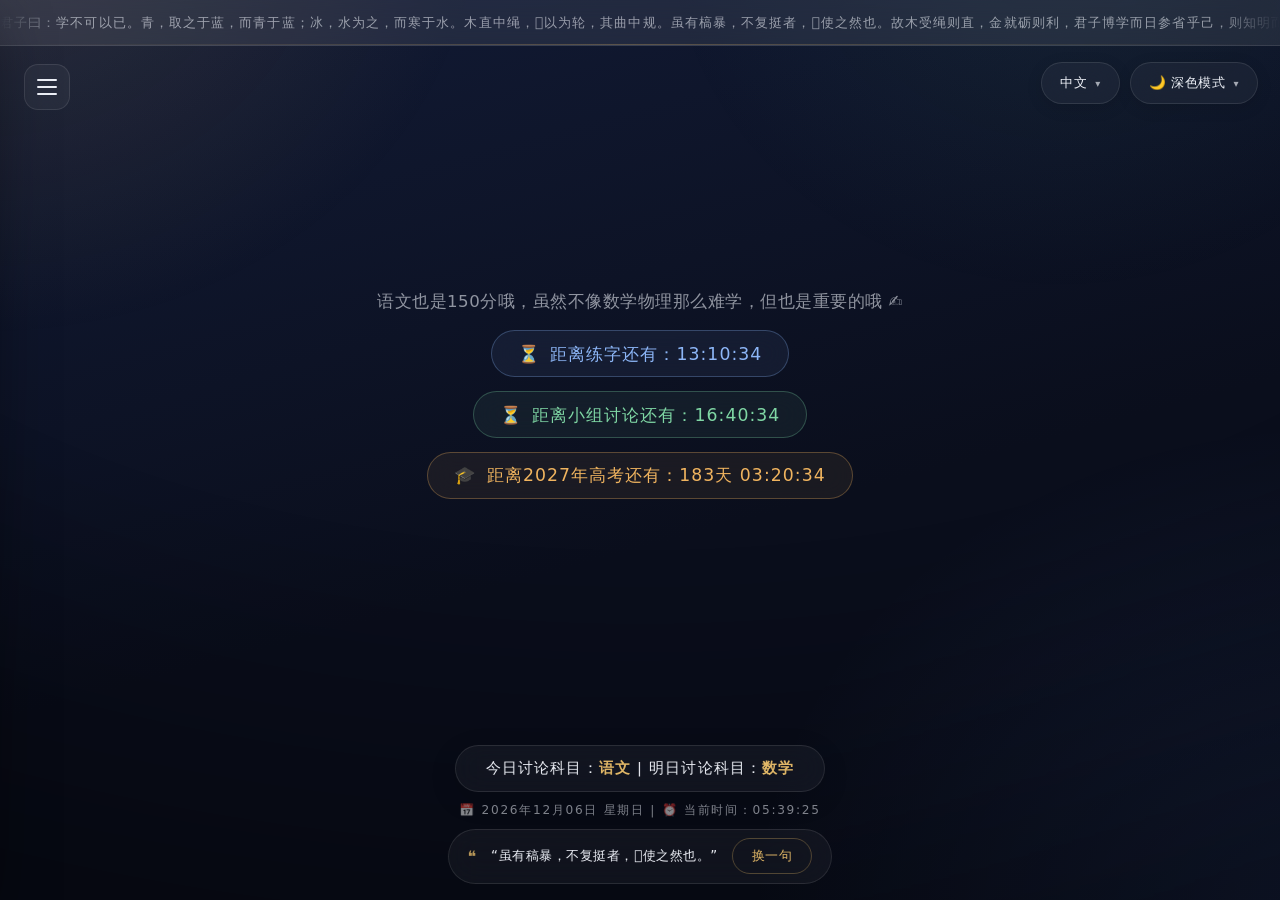
==== index.html @ 2b30a58a "Update index.html" ====
<!DOCTYPE html>
<html lang="zh-CN">
<head>
<script>
!(function(j,a,g){j.__itrace_conf = {bid: 'f43basl8-6nqu7l3w',rel: '0.0.1', spa: true, uid: '', plugins:['jserror','interface','perf','resource','flow','blank']};var b = a.createElement("script");var d = a.getElementsByTagName("script")[0];b.type = "text/javascript";b.crossorigin = true;b.async = true;b.onload = function(){j.__itrace && j.__itrace.setReady()};d.parentNode.insertBefore(b,d);b.src = g})(window, document, "https://g.alicdn.com/woodpeckerx/itrace-next/itrace.iife.js")
</script>

    <meta charset="UTF-8">
    <meta name="viewport" content="width=device-width, initial-scale=1.0, maximum-scale=1.0, user-scalable=no, viewport-fit=cover">
    <title>班级日程提醒</title>
    <style>
/* ============================================================
   班级日程提醒 · 高级视觉版
   设计语言：墨蓝底色 + 鎏金点缀 + 玻璃拟态 + 氛围光晕
   ============================================================ */

/* SECTION: tokens 设计变量（三主题共用一套变量体系） */
:root {
    --bg-1: #0a0e1c;
    --bg-2: #121b36;
    --text: #eef1f8;
    --text-dim: rgba(238, 241, 248, 0.58);
    --gold-1: #f7e3b0;
    --gold-2: #e3b968;
    --gold-3: #c69a45;
    --accent: #e3b968;
    --accent-soft: rgba(227, 185, 104, 0.14);
    --blue: #8db6f7;
    --green: #7fd6a4;
    --red: #f2836f;
    --amber: #f0b45f;
    --glass: rgba(255, 255, 255, 0.045);
    --glass-strong: rgba(255, 255, 255, 0.08);
    --stroke: rgba(255, 255, 255, 0.10);
    --stroke-gold: rgba(227, 185, 104, 0.30);
    --shadow: 0 24px 64px rgba(0, 0, 0, 0.45);
    --aurora-1: rgba(227, 185, 104, 0.13);
    --aurora-2: rgba(90, 140, 255, 0.12);
    --aurora-3: rgba(120, 220, 180, 0.06);
    --vignette: rgba(0, 0, 0, 0.38);
    --panel-bg: rgba(16, 22, 42, 0.82);
    --radius: 20px;
    --font-main: "HarmonyOS Sans SC", "MiSans", "PingFang SC", "Microsoft YaHei UI", "Microsoft YaHei", "Noto Sans SC", "Segoe UI", system-ui, sans-serif;
}

/* SECTION: theme-light 日间主题变量 */
body.theme-light {
    --bg-1: #f7f4ed;
    --bg-2: #efe9dc;
    --text: #2b2f3a;
    --text-dim: rgba(43, 47, 58, 0.58);
    --gold-1: #d9b469;
    --gold-2: #b98f3c;
    --gold-3: #9a742c;
    --accent: #a97f2e;
    --accent-soft: rgba(169, 127, 46, 0.10);
    --blue: #3d6fb5;
    --green: #2e8b57;
    --red: #c4553f;
    --amber: #b07a24;
    --glass: rgba(255, 255, 255, 0.55);
    --glass-strong: rgba(255, 255, 255, 0.75);
    --stroke: rgba(43, 47, 58, 0.10);
    --stroke-gold: rgba(169, 127, 46, 0.28);
    --shadow: 0 20px 50px rgba(90, 70, 40, 0.14);
    --aurora-1: rgba(217, 180, 105, 0.22);
    --aurora-2: rgba(120, 160, 230, 0.14);
    --aurora-3: rgba(140, 200, 160, 0.10);
    --vignette: rgba(120, 95, 55, 0.07);
    --panel-bg: rgba(255, 253, 248, 0.88);
}

/* SECTION: theme-green 护眼绿主题变量 */
body.theme-green {
    --bg-1: #e8f0e3;
    --bg-2: #dae7d3;
    --text: #22402c;
    --text-dim: rgba(34, 64, 44, 0.60);
    --gold-1: #c9a55c;
    --gold-2: #a5813a;
    --gold-3: #87682c;
    --accent: #8a6a2f;
    --accent-soft: rgba(138, 106, 47, 0.10);
    --blue: #3a6ea5;
    --green: #3f7d4f;
    --red: #b8503c;
    --amber: #9c7426;
    --glass: rgba(255, 255, 255, 0.45);
    --glass-strong: rgba(255, 255, 255, 0.66);
    --stroke: rgba(34, 64, 44, 0.10);
    --stroke-gold: rgba(138, 106, 47, 0.28);
    --shadow: 0 20px 50px rgba(40, 70, 45, 0.14);
    --aurora-1: rgba(201, 165, 92, 0.16);
    --aurora-2: rgba(110, 170, 200, 0.12);
    --aurora-3: rgba(90, 160, 100, 0.10);
    --vignette: rgba(30, 60, 35, 0.06);
    --panel-bg: rgba(244, 249, 240, 0.88);
}

/* SECTION: base 全局基础 */
* {
    box-sizing: border-box;
    -webkit-tap-highlight-color: transparent;
}

html, body {
    margin: 0;
    padding: 0;
    width: 100vw;
    height: 100vh;
    overflow: hidden;
    color: var(--text);
    font-family: var(--font-main);
    transition: background-color 0.5s ease, color 0.5s ease;
}

body {
    display: flex;
    flex-direction: column;
    justify-content: center;
    align-items: center;
    background: linear-gradient(165deg, var(--bg-2) 0%, var(--bg-1) 58%);
    -webkit-user-select: none;
    user-select: none;
    animation: bodyFadeIn 0.7s ease-out;
}

img, video, svg { max-width: 100%; height: auto; }

::selection { background: rgba(227, 185, 104, 0.32); }

::-webkit-scrollbar { width: 8px; height: 8px; }
::-webkit-scrollbar-track { background: transparent; }
::-webkit-scrollbar-thumb { background: var(--stroke-gold); border-radius: 8px; }

/* SECTION: ambient 背景氛围光晕 */
body::before {
    content: "";
    position: fixed;
    inset: -25%;
    z-index: 0;
    pointer-events: none;
    background:
        radial-gradient(36% 44% at 16% 10%, var(--aurora-1), transparent 72%),
        radial-gradient(42% 50% at 86% 84%, var(--aurora-2), transparent 72%),
        radial-gradient(30% 38% at 72% 12%, var(--aurora-3), transparent 70%);
    animation: auroraDrift 28s ease-in-out infinite alternate;
}

body::after {
    content: "";
    position: fixed;
    inset: 0;
    z-index: 0;
    pointer-events: none;
    background: radial-gradient(130% 105% at 50% 0%, transparent 58%, var(--vignette));
}

@keyframes auroraDrift {
    0%   { transform: translate3d(0, 0, 0) scale(1); }
    50%  { transform: translate3d(2.5%, -2%, 0) scale(1.06); }
    100% { transform: translate3d(-2%, 2.5%, 0) scale(1.03); }
}

@keyframes bodyFadeIn {
    from { opacity: 0; }
    to   { opacity: 1; }
}

/* SECTION: ticker 顶部无缝滚动条（替代旧 marquee） */
.ticker-bar {
    position: absolute;
    top: 0; left: 0;
    width: 100%;
    height: 46px;
    display: flex;
    align-items: center;
    background: var(--glass-strong);
    backdrop-filter: blur(18px);
    -webkit-backdrop-filter: blur(18px);
    border-bottom: 1px solid var(--stroke);
    z-index: 20;
    overflow: hidden;
}

.ticker-bar::after {
    content: "";
    position: absolute;
    left: 0; bottom: 0;
    width: 100%;
    height: 1px;
    background: linear-gradient(90deg, transparent, var(--stroke-gold), transparent);
}

.ticker-viewport {
    position: relative;
    flex: 1;
    overflow: hidden;
    height: 100%;
    display: flex;
    align-items: center;
    -webkit-mask-image: linear-gradient(90deg, transparent, #000 5%, #000 95%, transparent);
    mask-image: linear-gradient(90deg, transparent, #000 5%, #000 95%, transparent);
}

.ticker-track {
    display: inline-flex;
    white-space: nowrap;
    will-change: transform;
    animation: tickerScroll 120s linear infinite;
}

.ticker-text {
    padding-right: 90px;
    font-size: clamp(13px, 1.05vw, 18px);
    letter-spacing: 0.08em;
    color: var(--text-dim);
}

@keyframes tickerScroll {
    from { transform: translateX(0); }
    to   { transform: translateX(-50%); }
}

/* SECTION: top-controls 语言 / 主题切换 */
.top-controls {
    position: absolute;
    top: 62px;
    right: 22px;
    z-index: 25;
    display: flex;
    gap: 10px;
    align-items: center;
}

.custom-dropdown { position: relative; display: inline-block; }

.dropdown-toggle {
    display: flex;
    align-items: center;
    gap: 8px;
    min-height: 42px;
    padding: 8px 18px;
    font-size: clamp(13px, 1.05vw, 17px);
    font-family: inherit;
    font-weight: 500;
    letter-spacing: 0.04em;
    color: var(--text);
    background: var(--glass);
    border: 1px solid var(--stroke);
    border-radius: 999px;
    backdrop-filter: blur(14px);
    -webkit-backdrop-filter: blur(14px);
    cursor: pointer;
    outline: none;
    transition: border-color 0.3s ease, background-color 0.3s ease, transform 0.25s ease, box-shadow 0.3s ease;
    box-shadow: 0 4px 16px rgba(0, 0, 0, 0.12);
}

.dropdown-toggle:hover {
    border-color: var(--stroke-gold);
    background: var(--accent-soft);
    transform: translateY(-1px);
}

.dropdown-toggle:active { transform: scale(0.97); }

.dropdown-arrow {
    font-size: 0.75em;
    opacity: 0.65;
    transition: transform 0.3s cubic-bezier(0.4, 0, 0.2, 1);
}

.dropdown-toggle.active .dropdown-arrow { transform: rotate(180deg); }

.dropdown-menu {
    position: absolute;
    top: calc(100% + 10px);
    right: 0;
    min-width: 150px;
    background: var(--panel-bg);
    backdrop-filter: blur(22px);
    -webkit-backdrop-filter: blur(22px);
    border: 1px solid var(--stroke);
    border-radius: 16px;
    box-shadow: var(--shadow);
    opacity: 0;
    visibility: hidden;
    transform: translateY(-8px) scale(0.96);
    transition: all 0.28s cubic-bezier(0.4, 0, 0.2, 1);
    z-index: 100;
    overflow: hidden;
    padding: 6px;
}

.custom-dropdown.active .dropdown-menu {
    opacity: 1;
    visibility: visible;
    transform: translateY(0) scale(1);
}

.dropdown-item {
    padding: 10px 16px;
    font-size: clamp(13px, 1vw, 16px);
    color: var(--text-dim);
    cursor: pointer;
    border-radius: 10px;
    transition: all 0.2s ease;
    font-weight: 400;
}

.dropdown-item:hover {
    background: var(--accent-soft);
    color: var(--accent);
    transform: translateX(3px);
}

.dropdown-item:active { background: var(--accent-soft); }

/* SECTION: hamburger 汉堡菜单按钮 */
.hamburger-btn {
    position: absolute;
    top: 64px;
    left: 24px;
    z-index: 30;
    background: var(--glass);
    border: 1px solid var(--stroke);
    border-radius: 14px;
    backdrop-filter: blur(14px);
    -webkit-backdrop-filter: blur(14px);
    cursor: pointer;
    width: 46px;
    height: 46px;
    display: flex;
    flex-direction: column;
    align-items: center;
    justify-content: center;
    gap: 5px;
    transition: border-color 0.3s ease, transform 0.25s ease;
}

.hamburger-btn:hover { border-color: var(--stroke-gold); transform: translateY(-1px); }

.hamburger-btn span {
    display: block;
    width: 20px;
    height: 2px;
    background-color: var(--text);
    border-radius: 2px;
    transition: all 0.35s cubic-bezier(0.4, 0, 0.2, 1);
    transform-origin: center center;
}

.hamburger-btn.active span:nth-child(1) { transform: rotate(45deg) translate(5px, 5px); }
.hamburger-btn.active span:nth-child(2) { opacity: 0; transform: scaleX(0); }
.hamburger-btn.active span:nth-child(3) { transform: rotate(-45deg) translate(5px, -5px); }

/* SECTION: side-menu 侧边导航 */
.menu-overlay {
    position: fixed;
    inset: 0;
    background: rgba(4, 7, 16, 0.42);
    z-index: 35;
    opacity: 0;
    pointer-events: none;
    transition: opacity 0.3s ease;
    backdrop-filter: blur(5px);
    -webkit-backdrop-filter: blur(5px);
}

body.theme-light .menu-overlay { background: rgba(60, 50, 30, 0.25); }
body.theme-green .menu-overlay { background: rgba(20, 45, 25, 0.25); }

.menu-overlay.active { opacity: 1; pointer-events: auto; }

.menu-panel {
    position: fixed;
    top: 0; left: 0;
    width: 280px;
    height: 100%;
    background: var(--panel-bg);
    backdrop-filter: blur(26px);
    -webkit-backdrop-filter: blur(26px);
    border-right: 1px solid var(--stroke);
    z-index: 36;
    transform: translateX(-105%);
    transition: transform 0.38s cubic-bezier(0.4, 0, 0.2, 1);
    padding: 30px 22px;
    display: flex;
    flex-direction: column;
    box-shadow: var(--shadow);
}

.menu-panel.active { transform: translateX(0); }

.menu-header {
    display: flex;
    justify-content: space-between;
    align-items: center;
    margin-bottom: 30px;
    padding: 6px 6px 20px;
    border-bottom: 1px solid var(--stroke);
}

.menu-title {
    font-size: 1.05rem;
    font-weight: 600;
    letter-spacing: 0.14em;
    background: linear-gradient(140deg, var(--gold-1), var(--gold-3));
    -webkit-background-clip: text;
    background-clip: text;
    -webkit-text-fill-color: transparent;
    color: var(--accent);
}

.menu-close {
    background: none;
    border: none;
    color: var(--text-dim);
    font-size: 1.15rem;
    cursor: pointer;
    padding: 8px 10px;
    border-radius: 10px;
    transition: all 0.2s ease;
    line-height: 1;
}

.menu-close:hover { background: var(--accent-soft); color: var(--accent); }

.menu-nav { display: flex; flex-direction: column; gap: 8px; }

.menu-link {
    text-decoration: none;
    color: var(--text-dim);
    font-size: 1rem;
    font-weight: 400;
    padding: 12px 14px;
    border-radius: 14px;
    border: 1px solid transparent;
    transition: all 0.28s ease;
    display: flex;
    align-items: center;
    gap: 12px;
    letter-spacing: 0.06em;
    opacity: 0;
    transform: translateX(-18px);
}

.menu-panel.active .menu-link { opacity: 1; transform: translateX(0); }
.menu-panel.active .menu-link:nth-child(1) { transition: all 0.35s ease 0.06s; }
.menu-panel.active .menu-link:nth-child(2) { transition: all 0.35s ease 0.12s; }
.menu-panel.active .menu-link:nth-child(3) { transition: all 0.35s ease 0.18s; }
.menu-panel.active .menu-link:nth-child(4) { transition: all 0.35s ease 0.24s; }

.menu-icon {
    width: 36px;
    height: 36px;
    flex: 0 0 36px;
    display: inline-flex;
    align-items: center;
    justify-content: center;
    font-size: 1rem;
    background: var(--glass);
    border: 1px solid var(--stroke);
    border-radius: 11px;
    transition: all 0.28s ease;
}

.menu-link:hover { background: var(--accent-soft); color: var(--accent); }
.menu-link:hover .menu-icon { border-color: var(--stroke-gold); }

.menu-link.active {
    background: linear-gradient(135deg, var(--accent-soft), transparent);
    border-color: var(--stroke-gold);
    color: var(--accent);
    font-weight: 600;
}

.menu-link.active .menu-icon {
    background: var(--accent-soft);
    border-color: var(--stroke-gold);
}

.menu-footer {
    margin-top: auto;
    padding: 16px 8px 4px;
    border-top: 1px solid var(--stroke);
    font-size: 0.72rem;
    letter-spacing: 0.22em;
    color: var(--text-dim);
    opacity: 0.7;
}

/* SECTION: layout 页面容器 */
.page-section {
    display: none;
    width: 100%;
    height: 100%;
    opacity: 0;
    transform: translateY(8px);
    overflow-y: auto;
    position: relative;
    z-index: 5;
}

.page-section.active {
    display: flex;
    flex-direction: column;
    align-items: center;
    opacity: 1;
    transform: translateY(0);
}

@keyframes pageFadeIn {
    from { opacity: 0; transform: translateY(14px); }
    to   { opacity: 1; transform: translateY(0); }
}

.page-section.page-enter { animation: pageFadeIn 0.45s ease forwards; }

.content-box {
    width: 100%;
    max-width: 1150px;
    margin: auto;
    text-align: center;
    padding: 96px 28px 190px;
    display: flex;
    flex-direction: column;
    align-items: center;
    justify-content: center;
}

/* SECTION: eyebrow 小节眉标 */
.eyebrow {
    font-size: clamp(10px, 0.85vw, 13px);
    font-weight: 600;
    letter-spacing: 0.42em;
    text-indent: 0.42em;
    text-transform: uppercase;
    color: var(--accent);
    opacity: 0.85;
    margin-bottom: 16px;
    display: flex;
    align-items: center;
    gap: 14px;
}

.eyebrow::before, .eyebrow::after {
    content: "";
    width: 34px;
    height: 1px;
    background: linear-gradient(90deg, transparent, var(--stroke-gold));
}

.eyebrow::after { background: linear-gradient(90deg, var(--stroke-gold), transparent); }

/* SECTION: main-text 主标题（鎏金渐变字） */
.main-text {
    font-size: clamp(30px, 3.3vw, 62px);
    font-weight: 700;
    line-height: 1.4;
    letter-spacing: 0.05em;
    word-wrap: break-word;
    background: linear-gradient(160deg, var(--gold-1) 8%, var(--gold-2) 46%, var(--gold-3) 92%);
    -webkit-background-clip: text;
    background-clip: text;
    -webkit-text-fill-color: transparent;
    color: var(--accent);
    filter: drop-shadow(0 8px 30px rgba(227, 185, 104, 0.25));
    animation: glowBreathe 4.5s ease-in-out infinite;
}

.main-text span { color: inherit; }

@keyframes glowBreathe {
    0%, 100% { filter: drop-shadow(0 8px 26px rgba(227, 185, 104, 0.20)); }
    50%      { filter: drop-shadow(0 8px 40px rgba(227, 185, 104, 0.38)); }
}

/* 时段状态色（由 JS 切换 class，不用行内样式） */
.main-text.state-danger {
    background: none;
    -webkit-text-fill-color: var(--red);
    color: var(--red);
    filter: drop-shadow(0 6px 24px rgba(242, 131, 111, 0.30));
    animation: none;
}

.main-text.state-muted {
    background: none;
    -webkit-text-fill-color: var(--text-dim);
    color: var(--text-dim);
    filter: none;
    animation: none;
}

/* 子页面标题与主题色变体 */
.page-title { font-size: clamp(26px, 2.7vw, 50px); animation: none; }
.main-text.accent-blue {
    background: none;
    -webkit-text-fill-color: var(--blue);
    color: var(--blue);
    filter: drop-shadow(0 6px 22px rgba(141, 182, 247, 0.22));
}
.main-text.accent-green {
    background: none;
    -webkit-text-fill-color: var(--green);
    color: var(--green);
    filter: drop-shadow(0 6px 22px rgba(127, 214, 164, 0.20));
}

/* SECTION: countdown 倒计时玻璃胶囊 */
.countdown {
    display: inline-flex;
    align-items: center;
    gap: 0.55em;
    align-self: center;
    margin-top: 14px;
    padding: 0.6em 1.5em;
    font-size: clamp(14px, 1.35vw, 24px);
    font-weight: 500;
    letter-spacing: 0.06em;
    font-variant-numeric: tabular-nums;
    color: var(--text-dim);
    background: var(--glass);
    border: 1px solid var(--stroke);
    border-radius: 999px;
    backdrop-filter: blur(14px);
    -webkit-backdrop-filter: blur(14px);
    transition: color 0.5s ease, border-color 0.5s ease;
}

.countdown:empty { display: none; }

.countdown.practice { color: var(--blue); border-color: rgba(141, 182, 247, 0.28); background: rgba(141, 182, 247, 0.07); }
.countdown.discuss  { color: var(--green); border-color: rgba(127, 214, 164, 0.28); background: rgba(127, 214, 164, 0.07); }
.countdown.discuss.active { color: var(--red); border-color: rgba(242, 131, 111, 0.32); background: rgba(242, 131, 111, 0.08); }
.countdown.gaokao   { color: var(--amber); border-color: rgba(240, 180, 95, 0.30); background: rgba(240, 180, 95, 0.07); }

/* 心跳动画 */
@keyframes heartbeat {
    0%   { transform: scale(1); }
    15%  { transform: scale(1.15); }
    30%  { transform: scale(1); }
    45%  { transform: scale(1.08); }
    60%  { transform: scale(1); }
}

.heartbeat-anim { display: inline-block; animation: heartbeat 1.4s infinite; }

/* SECTION: sub-text 与提示气泡 */
.sub-text {
    font-size: clamp(14px, 1.3vw, 23px);
    color: var(--text-dim);
    margin-top: 16px;
    line-height: 1.75;
    font-weight: 300;
    letter-spacing: 0.03em;
}

.sub-text p { margin: 0.35em 0; }

.toast {
    margin-top: 0;
    font-size: clamp(15px, 1.5vw, 26px);
    font-weight: 500;
    line-height: 1.6;
    padding: 0.8em 1.6em;
    border-radius: var(--radius);
    background: var(--glass);
    border: 1px solid var(--stroke);
    backdrop-filter: blur(12px);
    -webkit-backdrop-filter: blur(12px);
}

.toast-warn   { color: var(--amber); border-color: rgba(240, 180, 95, 0.30); }
.toast-danger { color: var(--red); border-color: rgba(242, 131, 111, 0.32); }
.toast-success{ color: var(--green); border-color: rgba(127, 214, 164, 0.30); }

/* SECTION: buttons 按钮体系 */
.btn-group {
    margin-top: 36px;
    display: flex;
    gap: 18px;
    justify-content: center;
    flex-wrap: wrap;
    align-items: center;
}

.btn {
    padding: 0.75em 2em;
    min-height: 44px;
    font-size: clamp(14px, 1.2vw, 20px);
    font-family: inherit;
    font-weight: 600;
    letter-spacing: 0.06em;
    border: none;
    border-radius: 999px;
    cursor: pointer;
    transition: transform 0.25s ease, box-shadow 0.3s ease, filter 0.3s ease;
}

.btn:hover { transform: translateY(-2px); filter: brightness(1.06); }
.btn:active { transform: scale(0.97); }

.btn-rebel {
    background: linear-gradient(135deg, #eec27a, #cf9a44);
    color: #241a06;
    box-shadow: 0 10px 30px rgba(227, 185, 104, 0.30);
}

.btn-stubborn {
    background: linear-gradient(135deg, #ef8d77, #cf5a41);
    color: #fff;
    box-shadow: 0 10px 30px rgba(207, 90, 65, 0.32);
}

.btn-admit {
    background: linear-gradient(135deg, #79cf9e, #43a471);
    color: #06230f;
    box-shadow: 0 10px 30px rgba(67, 164, 113, 0.30);
}

.btn-ghost {
    background: var(--glass);
    color: var(--text-dim);
    border: 1px solid var(--stroke);
    backdrop-filter: blur(12px);
    -webkit-backdrop-filter: blur(12px);
}

.btn-ghost:hover { border-color: var(--stroke-gold); color: var(--accent); }

/* SECTION: bottom-bar 底部信息栏 */
.bottom-bar {
    position: absolute;
    bottom: 16px;
    left: 50%;
    transform: translateX(-50%);
    display: flex;
    flex-direction: column;
    align-items: center;
    gap: 10px;
    z-index: 15;
    width: max-content;
    max-width: 94vw;
}

.schedule {
    font-size: clamp(13px, 1.15vw, 20px);
    line-height: 1.5;
    color: var(--text);
    background: var(--glass);
    border: 1px solid var(--stroke);
    padding: 0.75em 2em;
    border-radius: 999px;
    backdrop-filter: blur(16px);
    -webkit-backdrop-filter: blur(16px);
    font-weight: 400;
    letter-spacing: 0.08em;
    box-shadow: 0 8px 28px rgba(0, 0, 0, 0.14);
}

.schedule span { color: var(--accent); font-weight: 600; }

.realtime-clock {
    font-size: clamp(11px, 0.95vw, 16px);
    color: var(--text-dim);
    font-variant-numeric: tabular-nums;
    letter-spacing: 0.14em;
    opacity: 0.9;
}

.quote-box {
    display: flex;
    align-items: center;
    gap: 14px;
    font-size: clamp(12px, 1.05vw, 18px);
    color: var(--text);
    background: var(--glass);
    border: 1px solid var(--stroke);
    padding: 0.65em 1.4em;
    border-radius: 999px;
    backdrop-filter: blur(16px);
    -webkit-backdrop-filter: blur(16px);
    font-weight: 300;
    letter-spacing: 0.04em;
    max-width: 90vw;
}

.quote-box::before {
    content: "❝";
    color: var(--accent);
    font-size: 1.2em;
    opacity: 0.8;
    flex: 0 0 auto;
}

#quoteDisplay {
    display: inline-block;
    transition: opacity 0.25s ease, transform 0.25s ease;
}

#quoteDisplay.quote-out, .quote-out { opacity: 0; transform: translateY(8px); }

.quote-btn {
    flex: 0 0 auto;
    padding: 0.5em 1.4em;
    min-height: 36px;
    font-size: clamp(12px, 1.05vw, 17px);
    font-family: inherit;
    font-weight: 500;
    letter-spacing: 0.05em;
    border: 1px solid var(--stroke-gold);
    border-radius: 999px;
    background: transparent;
    color: var(--accent);
    cursor: pointer;
    transition: all 0.3s ease;
}

.quote-btn:hover { background: var(--accent-soft); transform: translateY(-1px); }
.quote-btn.big { padding: 0.7em 2.2em; font-size: clamp(14px, 1.2vw, 20px); margin-top: 22px; }

.quote-btn.spinning { animation: quoteBtnPop 0.6s ease; }

@keyframes quoteBtnPop {
    0%   { transform: scale(1) rotate(0deg); }
    25%  { transform: scale(1.15) rotate(-6deg); }
    55%  { transform: scale(0.95) rotate(4deg); }
    80%  { transform: scale(1.05) rotate(-2deg); }
    100% { transform: scale(1) rotate(0deg); }
}

/* SECTION: quotes-page 名言大卡片 */
.quote-card {
    position: relative;
    max-width: 860px;
    width: 100%;
    margin-top: 34px;
    padding: 46px 54px 40px;
    background: var(--glass);
    border: 1px solid var(--stroke);
    border-radius: var(--radius);
    backdrop-filter: blur(16px);
    -webkit-backdrop-filter: blur(16px);
    box-shadow: var(--shadow);
    font-size: clamp(18px, 2vw, 34px);
    line-height: 1.85;
    letter-spacing: 0.06em;
    color: var(--text);
    font-weight: 400;
}

.quote-card .quote-mark {
    position: absolute;
    top: 6px;
    left: 20px;
    font-size: 3.2em;
    line-height: 1;
    color: var(--accent);
    opacity: 0.22;
    pointer-events: none;
}

#quoteDisplayBig {
    display: inline-block;
    transition: opacity 0.25s ease, transform 0.25s ease;
}

/* SECTION: essay-page 作文赏析 */
.essay-panel {
    margin-top: 28px;
    width: min(680px, 92%);
    padding: 28px;
    background: var(--glass);
    border: 1px solid var(--stroke);
    border-radius: var(--radius);
    backdrop-filter: blur(16px);
    -webkit-backdrop-filter: blur(16px);
    box-shadow: var(--shadow);
    text-align: left;
}

.field-label {
    display: block;
    font-size: clamp(12px, 1vw, 16px);
    letter-spacing: 0.08em;
    color: var(--text-dim);
    margin-bottom: 10px;
}

.file-input {
    display: block;
    font-size: 16px;
    color: var(--text-dim);
    margin-bottom: 18px;
}

.file-input::file-selector-button {
    font-family: inherit;
    font-size: 14px;
    padding: 8px 18px;
    margin-right: 12px;
    border-radius: 999px;
    border: 1px solid var(--stroke-gold);
    background: var(--accent-soft);
    color: var(--accent);
    cursor: pointer;
    transition: all 0.25s ease;
}

.file-input::file-selector-button:hover { background: var(--accent); color: var(--bg-1); }

.essay-input {
    width: 100%;
    height: 210px;
    padding: 16px 18px;
    font-size: 16px;
    line-height: 1.8;
    font-family: inherit;
    color: var(--text);
    background: var(--glass);
    border: 1px solid var(--stroke);
    border-radius: 14px;
    outline: none;
    resize: vertical;
    transition: border-color 0.3s ease, box-shadow 0.3s ease;
}

.essay-input::placeholder { color: var(--text-dim); opacity: 0.6; }
.essay-input:focus { border-color: var(--stroke-gold); box-shadow: 0 0 0 3px var(--accent-soft); }

.info-card {
    margin-top: 26px;
    width: min(680px, 92%);
    padding: 26px 30px;
    background: var(--glass);
    border: 1px solid var(--stroke);
    border-radius: var(--radius);
    backdrop-filter: blur(14px);
    -webkit-backdrop-filter: blur(14px);
    text-align: left;
}

.info-card p {
    margin: 0.4em 0;
    font-size: clamp(13px, 1.1vw, 18px);
    line-height: 1.8;
    color: var(--text-dim);
}

.info-card h3 {
    margin: 0 0 14px;
    font-size: clamp(15px, 1.25vw, 21px);
    font-weight: 600;
    letter-spacing: 0.12em;
    color: var(--accent);
    display: flex;
    align-items: center;
    gap: 10px;
}

.info-card h3::before {
    content: "";
    width: 4px;
    height: 1.1em;
    border-radius: 2px;
    background: linear-gradient(180deg, var(--gold-1), var(--gold-3));
}

.info-card ul {
    margin: 0;
    padding-left: 22px;
    font-size: clamp(13px, 1.1vw, 18px);
    line-height: 2;
    color: var(--text-dim);
}

.info-card ul li::marker { color: var(--accent); }

#essayResult { max-height: 50vh; overflow-y: auto; }
#essayAnalysis { font-size: clamp(13px, 1.15vw, 19px); line-height: 1.85; color: var(--text); }
#essayAnalysis p { color: var(--text); }

/* SECTION: responsive 小屏适配 */
@media screen and (max-width: 768px) {
    .ticker-bar { height: 38px; }
    .ticker-text { font-size: 12px; padding-right: 48px; }
    .top-controls { top: 50px; right: 12px; gap: 8px; }
    .dropdown-toggle { min-height: 38px; padding: 6px 14px; font-size: 13px; }
    .hamburger-btn { top: 50px; left: 12px; width: 42px; height: 42px; }
    .menu-panel { width: 240px; padding: 24px 16px; }
    .content-box { padding: 84px 18px 230px; }
    .quote-card { padding: 34px 26px 28px; }
    .essay-panel, .info-card { width: 100%; padding: 20px; }
    .bottom-bar { bottom: 10px; gap: 8px; width: 94vw; }
    .schedule { padding: 0.6em 1.2em; }
    .quote-box { flex-wrap: wrap; justify-content: center; border-radius: 18px; }
    .btn { width: auto; }
}

/* SECTION: a11y 动效偏好 */
@media (prefers-reduced-motion: reduce) {
    *, *::before, *::after {
        animation-duration: 0.01ms !important;
        animation-iteration-count: 1 !important;
        transition-duration: 0.01ms !important;
    }
    .ticker-track { animation: none !important; }
}

    </style>
</head>
<body>
    <!-- SECTION: top-controls 语言切换 + 主题切换 -->
    <div class="top-controls">
        <div class="custom-dropdown lang-dropdown" id="langDropdown">
            <button class="dropdown-toggle lang-toggle" onclick="toggleLangDropdown()" aria-label="切换语言">
                <span id="currentLangLabel">中文</span>
                <span class="dropdown-arrow" id="langArrow">▾</span>
            </button>
            <div class="dropdown-menu" id="langMenu">
                <div class="dropdown-item" data-lang="zh" onclick="selectLanguage('zh')">中文</div>
                <div class="dropdown-item" data-lang="en" onclick="selectLanguage('en')">English</div>
                <div class="dropdown-item" data-lang="ja" onclick="selectLanguage('ja')">日本語</div>
                <div class="dropdown-item" data-lang="ko" onclick="selectLanguage('ko')">한국어</div>
                <div class="dropdown-item" data-lang="fr" onclick="selectLanguage('fr')">Français</div>
                <div class="dropdown-item" data-lang="es" onclick="selectLanguage('es')">Español</div>
                <div class="dropdown-item" data-lang="ru" onclick="selectLanguage('ru')">Русский</div>
                <div class="dropdown-item" data-lang="de" onclick="selectLanguage('de')">Deutsch</div>
            </div>
        </div>
        <!-- 保留原生select用于JS兼容 -->
        <select id="langSelect" style="display:none;" onchange="setLanguage(this.value)">
            <option value="zh">中文</option>
            <option value="en">English</option>
            <option value="ja">日本語</option>
            <option value="ko">한국어</option>
            <option value="fr">Français</option>
            <option value="es">Español</option>
            <option value="ru">Русский</option>
            <option value="de">Deutsch</option>
        </select>
        <div class="custom-dropdown theme-dropdown" id="themeDropdown">
            <button class="dropdown-toggle theme-toggle" onclick="toggleThemeDropdown()" aria-label="切换主题">
                <span id="currentThemeLabel">🌙 深色模式</span>
                <span class="dropdown-arrow" id="themeArrow">▾</span>
            </button>
            <div class="dropdown-menu" id="themeMenu">
                <div class="dropdown-item" data-theme="dark" onclick="selectTheme('dark')">🌙 深色模式</div>
                <div class="dropdown-item" data-theme="light" onclick="selectTheme('light')">☀️ 日间模式</div>
                <div class="dropdown-item" data-theme="green" onclick="selectTheme('green')">🌿 护眼绿模式</div>
            </div>
        </div>
    </div>
    <!-- SECTION: ticker 顶部无缝滚动横幅 -->
    <div class="ticker-bar">
        <div class="ticker-viewport">
            <div class="ticker-track" id="tickerTrack">
                <span class="ticker-text" id="customMarquee"></span>
                <span class="ticker-text" id="customMarquee2" aria-hidden="true"></span>
            </div>
        </div>
    </div>
    <!-- SECTION: side-menu 汉堡菜单与侧边导航 -->
    <button class="hamburger-btn" id="hamburgerBtn" onclick="toggleMenu()" aria-label="打开菜单">
        <span></span>
        <span></span>
        <span></span>
    </button>
    <div class="menu-overlay" id="menuOverlay" onclick="closeMenu()"></div>
    <div class="menu-panel" id="menuPanel" onclick="event.stopPropagation()">
        <div class="menu-header">
            <span class="menu-title">班级日程提醒</span>
            <button class="menu-close" onclick="closeMenu()" aria-label="关闭菜单">✕</button>
        </div>
        <nav class="menu-nav">
            <a href="#" class="menu-link active" data-page="home">
                <span class="menu-icon">◉</span> 首页
            </a>
            <a href="#" class="menu-link" data-page="practice">
                <span class="menu-icon">✎</span> 练字提醒器
            </a>
            <a href="#" class="menu-link" data-page="quotes">
                <span class="menu-icon">❝</span> 名言生成器
            </a>
            <a href="#" class="menu-link" data-page="essay">
                <span class="menu-icon">☰</span> 语文作文赏析
            </a>
        </nav>
        <div class="menu-footer">学不可以已 · 荀子</div>
    </div>
    <!-- SECTION: page-home 主页面 -->
    <div id="page-home" class="page-section active">
        <div class="content-box">
            <div id="mainDisplay"></div>
            <div id="countdownDisplay"></div>
            <div id="discussCountdownDisplay" class="countdown discuss"></div>
            <div id="gaokaoCountdownDisplay" class="countdown gaokao"></div>
            <div id="btnContainer" class="btn-group"></div>
        </div>
    </div>
    <!-- SECTION: page-practice 练字提醒器 -->
    <div id="page-practice" class="page-section">
        <div class="content-box">
            <div class="eyebrow">HANDWRITING · 持之以恒</div>
            <div class="main-text page-title accent-blue">练字提醒器</div>
            <div class="sub-text">
                <p>每日练字，持之以恒</p>
                <p>练字不仅能提升书写水平，更能培养耐心与专注力</p>
            </div>
            <div id="practiceTimer" class="countdown practice"></div>
            <div class="info-card">
                <h3>练字时间</h3>
                <p>每日 18:50 - 19:00</p>
                <p>请在此时间段内认真练字，不要偷懒哦！</p>
            </div>
        </div>
    </div>
    <!-- SECTION: page-quotes 名言生成器 -->
    <div id="page-quotes" class="page-section">
        <div class="content-box">
            <div class="eyebrow">DAILY QUOTE · 每日一句</div>
            <div class="main-text page-title">名言生成器</div>
            <div class="quote-card">
                <span class="quote-mark">❝</span>
                <span id="quoteDisplayBig"></span>
            </div>
            <button id="quoteBtnBig" class="quote-btn big" onclick="quoteBtnClickBig(this)" data-primary-action>换一句</button>
            <div class="sub-text">
                <p>每日一句，激励前行</p>
            </div>
        </div>
    </div>
    <!-- SECTION: page-essay 语文作文赏析 -->
    <div id="page-essay" class="page-section">
        <div class="content-box">
            <div class="eyebrow">ESSAY REVIEW · 言之有文</div>
            <div class="main-text page-title accent-green">语文作文赏析</div>
            <div class="sub-text">
                <p>上传你的作文，一起赏析点评</p>
            </div>
            <div class="essay-panel">
                <label class="field-label" for="essayInput">上传作文文件（支持 .txt 格式）</label>
                <input type="file" id="essayFileInput" accept=".txt" onchange="loadEssayFile(this)" class="file-input">
                <textarea id="essayInput" class="essay-input" placeholder="在此粘贴你的作文内容，或点击上方上传 txt 文件..."></textarea>
                <div class="btn-group" style="margin-top:18px;">
                    <button class="btn btn-admit" onclick="submitEssay()" data-primary-action>提交赏析</button>
                    <button class="btn btn-ghost" onclick="clearEssay()">清空</button>
                </div>
            </div>
            <div id="essayResult" class="info-card" style="display:none;">
                <h3>赏析点评</h3>
                <div id="essayAnalysis"></div>
            </div>
            <div class="info-card">
                <h3>写作小技巧</h3>
                <ul>
                    <li>开头要引人入胜，可以用设问、引用等手法</li>
                    <li>中间段落要有详有略，重点内容要展开描写</li>
                    <li>结尾要升华主题，呼应开头</li>
                    <li>注意字迹工整，卷面整洁</li>
                    <li>多积累好词好句，提升文采</li>
                </ul>
            </div>
        </div>
    </div>
    <!-- SECTION: bottom-bar 底部信息栏 -->
    <div class="bottom-bar">
        <div id="scheduleDisplay" class="schedule"></div>
        <div id="clockDisplay" class="realtime-clock"></div>
        <div class="quote-box">
            <span id="quoteDisplay"></span>
            <button id="quoteBtn" class="quote-btn" onclick="quoteBtnClick(this)">换一句</button>
        </div>
    </div>
        <script>
        // ================= 自定义配置区 =================
        const MARQUEE_TEXT = "君子曰：学不可以已。青，取之于蓝，而青于蓝；冰，水为之，而寒于水。木直中绳，𫐓以为轮，其曲中规。虽有槁暴，不复挺者，𫐓使之然也。故木受绳则直，金就砺则利，君子博学而日参省乎己，则知明而行无过矣。故不登高山，不知天之高也；不临深溪，不知地之厚也；不闻先王之遗言，不知学问之大也。干、越、夷、貉之子，生而同声，长而异俗，教使之然也。诗曰：“嗟尔君子，无恒安息。靖共尔位，好是正直。神之听之，介尔景福。”神莫大于化道，福莫长于无祸。吾尝终日而思矣，不如须臾之所学也；吾尝跂而望矣，不如登高之博见也。登高而招，臂非加长也，而见者远；顺风而呼，声非加疾也，而闻者彰。假舆马者，非利足也，而致千里；假舟楫者，非能水也，而绝江河。君子生非异也，善假于物也。(君子生 通：性)南方有鸟焉，名曰蒙鸠，以羽为巢，而编之以发，系之苇苕，风至苕折，卵破子死。巢非不完也，所系者然也。西方有木焉，名曰射干，茎长四寸，生于高山之上，而临百仞之渊，木茎非能长也，所立者然也。蓬生麻中，不扶而直；白沙在涅，与之俱黑。兰槐之根是为芷，其渐之滫，君子不近，庶人不服。其质非不美也，所渐者然也。故君子居必择乡，游必就士，所以防邪辟而近中正也。物类之起，必有所始。荣辱之来，必象其德。肉腐出虫，鱼枯生蠹。怠慢忘身，祸灾乃作。强自取柱，柔自取束。邪秽在身，怨之所构。施薪若一，火就燥也，平地若一，水就湿也。草木畴生，禽兽群焉，物各从其类也。是故质的张，而弓矢至焉；林木茂，而斧斤至焉；树成荫，而众鸟息焉。醯酸，而蜹聚焉。故言有招祸也，行有招辱也，君子慎其所立乎！积土成山，风雨兴焉；积水成渊，蛟龙生焉；积善成德，而神明自得，圣心备焉。故不积跬步，无以至千里；不积小流，无以成江海。骐骥一跃，不能十步；驽马十驾，功在不舍。锲而舍之，朽木不折；锲而不舍，金石可镂。蚓无爪牙之利，筋骨之强，上食埃土，下饮黄泉，用心一也。蟹六跪而二螯，非蛇鳝之穴无可寄托者，用心躁也。(江海 一作：江河)是故无冥冥之志者，无昭昭之明；无惛惛之事者，无赫赫之功。行衢道者不至，事两君者不容。目不能两视而明，耳不能两听而聪。螣蛇无足而飞，鼫鼠五技而穷。《诗》曰：“尸鸠在桑，其子七兮。淑人君子，其仪一兮。其仪一兮，心如结兮！”故君子结于一也。昔者瓠巴鼓瑟，而流鱼出听；伯牙鼓琴，而六马仰秣。故声无小而不闻，行无隐而不形。玉在山而草木润，渊生珠而崖不枯。为善不积邪？安有不闻者乎？学恶乎始？恶乎终？曰：其数则始乎诵经，终乎读礼；其义则始乎为士，终乎为圣人，真积力久则入，学至乎没而后止也。故学数有终，若其义则不可须臾舍也。为之，人也；舍之，禽兽也。故书者，政事之纪也；诗者，中声之所止也；礼者，法之大分，类之纲纪也，故学至乎礼而止矣。夫是之谓道德之极。礼之敬文也，乐之中和也，诗书之博也，春秋之微也，在天地之间者毕矣。君子之学也，入乎耳，箸乎心，布乎四体，形乎动静。端而言，蝡而动，一可以为法则。小人之学也，入乎耳，出乎口；口耳之间，则四寸耳，曷足以美七尺之躯哉！古之学者为己，今之学者为人。君子之学也，以美其身；小人之学也，以为禽犊。故不问而告谓之傲，问一而告二谓之囋。傲非也，囋非也；君子如向矣。学莫便乎近其人。礼乐法而不说，诗书故而不切，春秋约而不速。方其人之习君子之说，则尊以遍矣，周于世矣。故曰：学莫便乎近其人。学之经莫速乎好其人，隆礼次之。上不能好其人，下不能隆礼，安特将学杂识志，顺诗书而已耳。则末世穷年，不免为陋儒而已。将原先王，本仁义，则礼正其经纬蹊径也。若挈裘领，诎五指而顿之，顺者不可胜数也。不道礼宪，以诗书为之，譬之犹以指测河也，以戈舂黍也，以锥餐壶也，不可以得之矣。故隆礼，虽未明，法士也；不隆礼，虽察辩，散儒也。问楛者，勿告也；告楛者，勿问也；说楛者，勿听也。有争气者，勿与辩也。故必由其道至，然后接之；非其道则避之。故礼恭，而后可与言道之方；辞顺，而后可与言道之理；色从而后可与言道之致。故未可与言而言，谓之傲；可与言而不言，谓之隐；不观气色而言，谓瞽。故君子不傲、不隐、不瞽，谨顺其身。诗曰：“匪交匪舒，天子所予。”此之谓也。百发失一，不足谓善射；千里蹞步不至，不足谓善御；伦类不通，仁义不一，不足谓善学。学也者，固学一之也。一出焉，一入焉，涂巷之人也；其善者少，不善者多，桀纣盗跖也；全之尽之，然后学者也。君子知夫不全不粹之不足以为美也，故诵数以贯之，思索以通之，为其人以处之，除其害者以持养之。使目非是无欲见也，使耳非是无欲闻也，使口非是无欲言也，使心非是无欲虑也。及至其致好之也，目好之五色，耳好之五声，口好之五味，心利之有天下。是故权利不能倾也，群众不能移也，天下不能荡也。生乎由是，死乎由是，夫是之谓德操。德操然后能定，能定然后能应。能定能应，夫是之谓成人。天见其明，地见其光，君子贵其全也。";

        // 高考倒计时目标时间：2027年6月7日09:00（2027年高考开考，如需修改改这一处即可）
        const GAOKAO_TARGET = new Date(2027, 5, 7, 9, 0, 0);

        // ================= 多语言库（8种语言） =================
        const I18N = {
            zh: {
                htmlLang: 'zh-CN', title: '班级日程提醒',
                weekdays: ['星期日', '星期一', '星期二', '星期三', '星期四', '星期五', '星期六'],
                months: null,
                datePattern: '{y}年{m}月{d}日 {wd}',
                clockLabel: '当前时间：',
                todaySched: '今日讨论科目：', tomorrowSched: '明日讨论科目：',
                subjects: ['语文', '数学', '英语', '物理', '化学', '生物学', '无'],
                practiceIn: '距离练字还有：', practiceEnd: '距离练字结束还有：',
                discussIn: '距离小组讨论还有：', discussNow: '小组讨论进行中...',
                gaokaoIn: '距离2027年高考还有：', gaokaoDay: '天',
                gaokaoNow: '2027年高考已经开始，同学们加油！',
                mainNight: '什么时间该做什么事了哦，<br>昨天的讨论效果还是不错的哦。<br><span style="font-size:0.8em; color:#fff;">友情提示：<br>把你们的数理化作业收起来哦！</span>',
                mainDone: '今天练字已经完成，<br>具体怎么样还是要靠自觉啊 🤔',
                mainHurry: '什么时间该做什么事了，<br>不需要我多说了吧！',
                mainChinese: '语文也是150分哦，虽然不像数学物理那么难学，但也是重要的哦 ✍️',
                btnNoPractice: '我不想练字',
                btnRebelText: '你做的这道题，高考肯定不考。<br>但是你高考总是要写字的啊。',
                btnStillNo: '我还是不想练字',
                btnLifeText: '再不练字你的人生已经掉链子了！！',
                btnAdmit: '恩师我知道错了，我这就去练字',
                btnGoodText: '知错能改，善莫大焉！赶紧动笔吧！✍️',
                sleepReminder: '讨论时间结束，该睡觉了，再不睡觉会遇到幻翼的提醒！',
                discussEnd: '讨论时间结束，该睡觉了，再不睡觉会遇到幻翼的提醒！',
                quoteBtn: '换一句',
                themeBtn: { dark: '深色模式', light: '日间模式', green: '护眼绿模式' },
                marquee: MARQUEE_TEXT,
                quotes: [
            "字如其人，立品为先。",
            "笔秃千管，墨磨万锭，方得一字之妙。",
            "心正则笔正，笔正乃可法矣。",
            "书，心画也。",
            "练字亦练心，心静自然凉。",
            "不积跬步，无以至千里；不积小流，无以成江海。",
            "字要骨格，肉须裹筋，筋须藏肉，帖乃生韵。",
            "用笔在心，心正则笔正。",
            "书山有路勤为径，学海无涯苦作舟。",
            "高考可以再来，练字只有一次。",
            "书山有路勤为径，学海无涯苦作舟。",
            "区",
            "欧阳，十八中卓越之士也",
            "还富裕春秋，来日方长。",
            "Want more sayings? Call Teacher Zhangzhengkai in the computing group to be a VIP!",
            "在凡尘修炼二十载听闻水能滴石穿，帝王豪杰风云变幻敌不过桑田沧海",
            "海内存知己，天涯若比邻。",
            "坐和放宽，马上就好。",
            "吧（吧：通“把”）电子教室连起来哦",
            "极域是留给有准备的人的。",
            "多闻草木少识人，常守自性清净心；眼中有风景，心中无是非。山可约、水不负，山水可共度。",
            "请输入文本",
            "Please enter text ",
            "Using ladder illegal",
            "都倒计时了，像点样吧！@全体成员",
            "虽有稿暴，不复挺者，𫐓使之然也。"
        ]
            },
            en: {
                htmlLang: 'en', title: 'Class Schedule Reminder',
                weekdays: ['Sunday', 'Monday', 'Tuesday', 'Wednesday', 'Thursday', 'Friday', 'Saturday'],
                months: ['January', 'February', 'March', 'April', 'May', 'June', 'July', 'August', 'September', 'October', 'November', 'December'],
                datePattern: '{wd}, {mName} {d}, {y}',
                clockLabel: 'Current Time: ',
                todaySched: "Today's Subject: ", tomorrowSched: "Tomorrow's Subject: ",
                subjects: ['Chinese', 'Math', 'English', 'Physics', 'Chemistry', 'Biology', 'None'],
                practiceIn: 'Time until handwriting practice: ',
                practiceEnd: 'Time until handwriting practice ends: ',
                discussIn: 'Time until group discussion: ',
                discussNow: 'Group discussion in progress...',
                gaokaoIn: 'Time until the 2027 Gaokao: ', gaokaoDay: ' days',
                gaokaoNow: 'The 2027 Gaokao has begun — good luck, everyone!',
                mainNight: 'It\'s time to do what this hour is for.<br>Yesterday\'s discussion went really well.<br><span style="font-size:0.8em; color:#fff;">Friendly reminder:<br>Put away your math, physics and chemistry homework!</span>',
                mainDone: 'Today\'s handwriting practice is done.<br>How well it went is up to your own conscience 🤔',
                mainHurry: 'You know what to do at this hour.<br>I shouldn\'t have to say more!',
                mainChinese: 'Chinese is worth 150 points too. It may not be as hard as math or physics, but it still matters ✍️',
                btnNoPractice: 'I don\'t want to practice handwriting',
                btnRebelText: 'This problem you\'re doing definitely won\'t be on the Gaokao.<br>But you\'ll still have to write on the Gaokao.',
                btnStillNo: 'I still don\'t want to practice',
                btnLifeText: 'Skip handwriting practice and your life is already falling apart!!',
                btnAdmit: 'Teacher, I was wrong — I\'ll go practice right now',
                btnGoodText: 'Admitting and fixing mistakes is the greatest good! Now start writing! ✍️',
                quoteBtn: 'New Quote',
                themeBtn: { dark: 'Dark Mode', light: 'Light Mode', green: 'Green Mode' },
                marquee: 'Learning must never cease. Indigo comes from the indigo plant, yet is bluer than it; ice is made of water, yet is colder than water. Without accumulating small steps, one cannot reach a thousand miles; without accumulating small streams, one cannot form a great river. The thoroughbred leaps once but cannot cover ten paces; the old nag pulls for ten days, and succeeds through sheer persistence. — Xunzi, Exhortation to Learning',
                quotes: [
                    'Handwriting mirrors the person — character comes first.',
                    'Wear out a thousand brushes, grind ten thousand inksticks, and only then does one character shine.',
                    'When the heart is upright, the brush is upright.',
                    'Calligraphy is the painting of the heart.',
                    'Practice writing, practice the mind — a calm heart makes everything clear.',
                    'Without small steps, no thousand-mile journey; without small streams, no great ocean.',
                    'The mountain of books has a road, and diligence is the path.',
                    'You can retake the Gaokao, but this moment of practice comes only once.'
                ]
            },
            ja: {
                htmlLang: 'ja', title: 'クラススケジュールリマインダー',
                weekdays: ['日曜日', '月曜日', '火曜日', '水曜日', '木曜日', '金曜日', '土曜日'],
                months: null,
                datePattern: '{y}年{m}月{d}日（{wd}）',
                clockLabel: '現在時刻：',
                todaySched: '今日の科目：', tomorrowSched: '明日の科目：',
                subjects: ['国語', '数学', '英語', '物理', '化学', '生物', 'なし'],
                practiceIn: '書き取り練習まであと：',
                practiceEnd: '書き取り練習終了まであと：',
                discussIn: 'グループ討論まであと：',
                discussNow: 'グループ討論中...',
                gaokaoIn: '2027年大学入試（高考）まであと：', gaokaoDay: '日',
                gaokaoNow: '2027年の大学入試が始まりました、皆さん頑張ってください！',
                mainNight: '今は何をすべき時間か分かっていますね。<br>昨日の討論はなかなか良かったですよ。<br><span style="font-size:0.8em; color:#fff;">ご注意：<br>数学・物理・化学の宿題はしまってください！</span>',
                mainDone: '今日の書き取り練習は終了しました。<br>出来は自分自身の自覚次第です 🤔',
                mainHurry: '今は何をすべき時間か、<br>いちいち言わせないでください！',
                mainChinese: '国語も150点分あります。数学や物理ほど難しくはなくても、大事ですよ ✍️',
                btnNoPractice: '書き取りなんてやりたくない',
                btnRebelText: 'その問題は入試には絶対出ません。<br>でも入試では字を書かないといけませんよ。',
                btnStillNo: 'やっぱりやりたくない',
                btnLifeText: 'このままではあなたの人生はもう台無しです！！',
                btnAdmit: '先生、間違っていました。今すぐ練習します',
                btnGoodText: '過ちを改めるのは素晴らしい！さあ筆を取りましょう！✍️',
                quoteBtn: '次の言葉',
                themeBtn: { dark: 'ダークモード', light: 'ライトモード', green: '护眼グリーンモード' },
                marquee: '学びて時に之を習う、亦た説ばしからずや。——『論語』／青、これ藍より取りて、藍より青し。——『荀子・勧学』：故に積まざれば小歩も以て千里に至るなく、積まざれば小流も以て江海を成すことなし。騐騏は一躍するも十歩なること能わず、駑馬も十駕すれば、功は舎らざるに在り。',
                quotes: [
                    '書は人なり、品を立つるを先とす。',
                    '筆千管を秃にし、墨万錠を磨き、初めて一字の妙を得る。',
                    '心正しければ筆もまた正し。',
                    '書は心の画なり。',
                    '書き取りの練習は心の修行、心静まれば自ずと涼やか。',
                    '小さな一歩を積み重ねなければ、千里には届かない。',
                    '書の山に道あり、勤を径とす；学の海に涯なし、苦を舟とす。'
                ]
            },
            ko: {
                htmlLang: 'ko', title: '반 일정 알림이',
                weekdays: ['일요일', '월요일', '화요일', '수요일', '목요일', '금요일', '토요일'],
                months: null,
                datePattern: '{y}년 {m}월 {d}일 ({wd})',
                clockLabel: '현재 시간: ',
                todaySched: '오늘 과목: ', tomorrowSched: '내일 과목: ',
                subjects: ['국어', '수학', '영어', '물리', '화학', '생물', '없음'],
                practiceIn: '글씨 연습까지 남은 시간: ',
                practiceEnd: '글씨 연습 종료까지 남은 시간: ',
                discussIn: '모둠 토론까지 남은 시간: ',
                discussNow: '모둠 토론 진행 중...',
                gaokaoIn: '2027년 가오카오(대학입시)까지 남은 시간: ', gaokaoDay: '일',
                gaokaoNow: '2027년 가오카오가 시작되었습니다, 모두 힘내세요!',
                mainNight: '지금은 무엇을 해야 할 시간인지 아시죠?<br>어제 토론은 정말 좋았어요.<br><span style="font-size:0.8em; color:#fff;">알려드립니다:<br>수학·물리·화학 숙제는 치워주세요!</span>',
                mainDone: '오늘 글씨 연습은 끝났습니다.<br>결과는 스스로의 자세에 달려 있어요 🤔',
                mainHurry: '지금은 무엇을 해야 할 시간인지,<br>더 말하지 않아도 알죠!',
                mainChinese: '국어도 150점이에요. 수학·물리만큼 어렵지 않아도 중요하답니다 ✍️',
                btnNoPractice: '글씨 연습 하기 싫어요',
                btnRebelText: '지금 푸는 그 문제는 시험에 안 나와요.<br>하지만 시험에서는 글씨를 써야 하잖아요.',
                btnStillNo: '그래도 하기 싫어요',
                btnLifeText: '이러다간 인생이 이미 망가지고 있어요!!',
                btnAdmit: '선생님 잘못했어요, 바로 연습하러 갈게요',
                btnGoodText: '잘못을 고치면 더없이 좋습니다! 어서 펜을 드세요! ✍️',
                quoteBtn: '다른 명언',
                themeBtn: { dark: '다크 모드', light: '라이트 모드', green: '눈보호 그린 모드' },
                marquee: '배움은 멈출 수 없다. 쪽에서 뽑은 쪽빛은 쪽보다 더 푸르고, 물로 만든 얼음이 물보다 더 차갑다. — 『순자·권학』: 작은 걸음이 쌓이지 않으면 천 리에 이를 수 없고, 작은 물줄기가 쌓이지 않으면 큰 바다를 이룰 수 없다. 준마는 한 번 뛰어 열 걸음을 갈 수 없고, 둔한 말도 열흘을 걸으면 성공은 포기하지 않음에 있다.',
                quotes: [
                    '글씨는 곧 사람이다, 품성을 먼저 세워라.',
                    '붓 천 자루를 닳게 하고 먹 만 개를 갈아야 한 글자의 묘미를 얻는다.',
                    '마음이 바르면 붓도 바르다.',
                    '글씨는 마음의 그림이다.',
                    '글씨 연습은 마음 수련, 마음이 고요하면 절로 시원하다.',
                    '작은 걸음이 쌓이지 않으면 천 리에 이를 수 없다.',
                    '배움의 바다에는 끝이 없고, 노력만이 유일한 배다.'
                ]
            },
            fr: {
                htmlLang: 'fr', title: 'Rappel du programme de classe',
                weekdays: ['dimanche', 'lundi', 'mardi', 'mercredi', 'jeudi', 'vendredi', 'samedi'],
                months: ['janvier', 'février', 'mars', 'avril', 'mai', 'juin', 'juillet', 'août', 'septembre', 'octobre', 'novembre', 'décembre'],
                datePattern: '{wd} {d} {mName} {y}',
                clockLabel: 'Heure actuelle : ',
                todaySched: 'Matière du jour : ', tomorrowSched: 'Matière de demain : ',
                subjects: ['Chinois', 'Maths', 'Anglais', 'Physique', 'Chimie', 'Biologie', 'Aucune'],
                practiceIn: "Temps avant la pratique d'écriture : ",
                practiceEnd: "Temps avant la fin de la pratique d'écriture : ",
                discussIn: 'Temps avant la discussion de groupe : ',
                discussNow: 'Discussion de groupe en cours...',
                gaokaoIn: 'Temps avant le Gaokao 2027 : ', gaokaoDay: ' jours',
                gaokaoNow: 'Le Gaokao 2027 a commencé, courage à tous !',
                mainNight: "C'est l'heure de faire ce qu'il faut.<br>La discussion d'hier était très réussie.<br><span style=\"font-size:0.8em; color:#fff;\">Petit rappel :<br>Rangez vos devoirs de maths, physique et chimie !</span>",
                mainDone: "La pratique d'écriture d'aujourd'hui est terminée.<br>Le résultat dépend de votre sérieux 🤔",
                mainHurry: "Vous savez ce qu'il faut faire à cette heure-ci,<br>je ne devrais pas avoir à le répéter !",
                mainChinese: 'Le chinois vaut aussi 150 points. Moins difficile que les maths ou la physique, mais tout aussi important ✍️',
                btnNoPractice: "Je ne veux pas pratiquer l'écriture",
                btnRebelText: "Cet exercice ne tombera jamais au Gaokao.<br>Mais vous devrez quand même écrire à l'examen.",
                btnStillNo: 'Je ne veux toujours pas pratiquer',
                btnLifeText: 'Sans pratique, votre vie est déjà en train de déraper !!',
                btnAdmit: "Maître, j'ai compris, j'y vais tout de suite",
                btnGoodText: "Reconnaître ses erreurs, c'est déjà la moitié du succès ! À vos stylos ! ✍️",
                quoteBtn: 'Autre citation',
                themeBtn: { dark: 'Mode sombre', light: 'Mode clair', green: 'Mode vert' },
                marquee: "L'apprentissage ne doit jamais cesser. L'indigo, tiré de la plante indigo, est plus bleu que la plante ; la glace, née de l'eau, est plus froide que l'eau. Sans accumuler de petits pas, on ne peut parcourir mille lieues ; sans accumuler de petits ruisseaux, on ne peut former un grand fleuve. — Xunzi, Exhortation à l'étude",
                quotes: [
                    "L'écriture est le portrait de la personne : le caractère d'abord.",
                    "Use mille pinceaux, broie dix mille pierres d'encre, et un seul caractère brillera.",
                    'Quand le cœur est droit, le pinceau est droit.',
                    'La calligraphie est la peinture du cœur.',
                    "Pratiquer l'écriture, c'est pratiquer l'esprit : un cœur calme rend tout clair.",
                    'Sans petits pas accumulés, point de voyage de mille lieues.',
                    'Sur la montagne des livres, la diligence est le seul chemin.'
                ]
            },
            es: {
                htmlLang: 'es', title: 'Recordatorio de horario de clase',
                weekdays: ['domingo', 'lunes', 'martes', 'miércoles', 'jueves', 'viernes', 'sábado'],
                months: ['enero', 'febrero', 'marzo', 'abril', 'mayo', 'junio', 'julio', 'agosto', 'septiembre', 'octubre', 'noviembre', 'diciembre'],
                datePattern: '{wd}, {d} de {mName} de {y}',
                clockLabel: 'Hora actual: ',
                todaySched: 'Asignatura de hoy: ', tomorrowSched: 'Asignatura de mañana: ',
                subjects: ['Chino', 'Matemáticas', 'Inglés', 'Física', 'Química', 'Biología', 'Ninguna'],
                practiceIn: 'Tiempo para la práctica de caligrafía: ',
                practiceEnd: 'Tiempo para el fin de la práctica de caligrafía: ',
                discussIn: 'Tiempo para la discusión en grupo: ',
                discussNow: 'Discusión en grupo en curso...',
                gaokaoIn: 'Tiempo para el Gaokao 2027: ', gaokaoDay: ' días',
                gaokaoNow: '¡El Gaokao 2027 ha comenzado, mucho ánimo a todos!',
                mainNight: 'Ya saben qué toca hacer a esta hora.<br>La discusión de ayer estuvo muy bien.<br><span style="font-size:0.8em; color:#fff;">Recordatorio amistoso:<br>¡Guardad las tareas de mates, física y química!</span>',
                mainDone: 'La práctica de caligrafía de hoy ha terminado.<br>El resultado depende de vuestra disciplina 🤔',
                mainHurry: 'Ya saben qué toca hacer a esta hora,<br>¡no hace falta que lo repita!',
                mainChinese: 'El chino también vale 150 puntos. No será tan difícil como las mates o la física, pero también es importante ✍️',
                btnNoPractice: 'No quiero practicar caligrafía',
                btnRebelText: 'Este ejercicio seguro que no sale en el Gaokao.<br>Pero en el Gaokao tendrás que escribir igualmente.',
                btnStillNo: 'Sigo sin querer practicar',
                btnLifeText: '¡¡Si no practicas, tu vida ya se está descarrilando!!',
                btnAdmit: 'Maestro, me equivoqué, voy a practicar ahora mismo',
                btnGoodText: '¡Corregir los errores es lo mejor! ¡A escribir! ✍️',
                quoteBtn: 'Otra frase',
                themeBtn: { dark: 'Modo oscuro', light: 'Modo claro', green: 'Modo verde' },
                marquee: 'El aprendizaje nunca debe detenerse. El añil, extraído de la planta del añil, es más azul que la planta; el hielo, hecho de agua, es más frío que el agua. Sin acumular pequeños pasos no se pueden recorrer mil leguas; sin acumular pequeños arroyos no se puede formar un gran río. — Xunzi, Exhortación al estudio',
                quotes: [
                    'La letra es el retrato de la persona: primero el carácter.',
                    'Desgasta mil pinceles, muele diez mil piedras de tinta, y un solo carácter brillará.',
                    'Si el corazón es recto, el pincel también lo es.',
                    'La caligrafía es la pintura del corazón.',
                    'Practicar la letra es practicar la mente: un corazón en calma todo lo aclara.',
                    'Sin pequeños pasos acumulados, no hay viaje de mil leguas.',
                    'En la montaña de los libros, la diligencia es el único sendero.'
                ]
            },
            ru: {
                htmlLang: 'ru', title: 'Напоминание о расписании класса',
                weekdays: ['воскресенье', 'понедельник', 'вторник', 'среда', 'четверг', 'пятница', 'суббота'],
                months: ['января', 'февраля', 'марта', 'апреля', 'мая', 'июня', 'июля', 'августа', 'сентября', 'октября', 'ноября', 'декабря'],
                datePattern: '{wd}, {d} {mName} {y} г.',
                clockLabel: 'Текущее время: ',
                todaySched: 'Предмет сегодня: ', tomorrowSched: 'Предмет завтра: ',
                subjects: ['Китайский', 'Математика', 'Английский', 'Физика', 'Химия', 'Биология', 'Нет'],
                practiceIn: 'До практики письма: ',
                practiceEnd: 'До конца практики письма: ',
                discussIn: 'До групповой дискуссии: ',
                discussNow: 'Групповая дискуссия идёт...',
                gaokaoIn: 'До гаокао 2027: ', gaokaoDay: ' дн.',
                gaokaoNow: 'Гаокао-2027 начался, удачи всем!',
                mainNight: 'Пора делать то, что положено в это время.<br>Вчерашняя дискуссия прошла очень хорошо.<br><span style="font-size:0.8em; color:#fff;">Напоминание:<br>Уберите домашку по математике, физике и химии!</span>',
                mainDone: 'Сегодняшняя практика письма завершена.<br>Какова она — зависит от вашей совести 🤔',
                mainHurry: 'Вы знаете, что пора делать,<br>мне не нужно повторять!',
                mainChinese: 'Китайский тоже стоит 150 баллов. Он не так сложен, как математика или физика, но тоже важен ✍️',
                btnNoPractice: 'Не хочу практиковать письмо',
                btnRebelText: 'Эта задача точно не будет на экзамене.<br>Но на экзамене вам всё равно придётся писать.',
                btnStillNo: 'Всё равно не хочу',
                btnLifeText: 'Без практики ваша жизнь уже идёт наперекосяк!!',
                btnAdmit: 'Учитель, я был неправ, уже иду практиковаться',
                btnGoodText: 'Исправить ошибку — лучшее дело! Беритесь за ручку! ✍️',
                quoteBtn: 'Ещё цитату',
                themeBtn: { dark: 'Тёмный режим', light: 'Светлый режим', green: 'Зелёный режим' },
                marquee: 'Учение никогда не должно прекращаться. Индиго, полученное из растения индиго, синее самого растения; лёд, рождённый водой, холоднее воды. Не накопив малых шагов, не пройти тысячи ли; не накопив малых ручьёв, не образовать великой реки. — Сюнь-цзы, Наставление об учении',
                quotes: [
                    'Почерк — зеркало человека: сначала характер.',
                    'Источи тысячу кистей, разотри десять тысяч палочек туши — и лишь тогда засияет один иероглиф.',
                    'Когда сердце прямо, прямо и перо.',
                    'Каллиграфия — живопись сердца.',
                    'Практика письма — практика ума: спокойное сердце делает всё ясным.',
                    'Без малых шагов не пройти и тысячи ли.',
                    'В океане знаний нет берегов — усердие служит единственным челноком.'
                ]
            },
            de: {
                htmlLang: 'de', title: 'Klassenplan-Erinnerung',
                weekdays: ['Sonntag', 'Montag', 'Dienstag', 'Mittwoch', 'Donnerstag', 'Freitag', 'Samstag'],
                months: ['Januar', 'Februar', 'März', 'April', 'Mai', 'Juni', 'Juli', 'August', 'September', 'Oktober', 'November', 'Dezember'],
                datePattern: '{wd}, {d}. {mName} {y}',
                clockLabel: 'Aktuelle Uhrzeit: ',
                todaySched: 'Fach heute: ', tomorrowSched: 'Fach morgen: ',
                subjects: ['Chinesisch', 'Mathe', 'Englisch', 'Physik', 'Chemie', 'Biologie', 'Kein'],
                practiceIn: 'Zeit bis zur Schreibübung: ',
                practiceEnd: 'Zeit bis zum Ende der Schreibübung: ',
                discussIn: 'Zeit bis zur Gruppendiskussion: ',
                discussNow: 'Gruppendiskussion läuft...',
                gaokaoIn: 'Zeit bis zum Gaokao 2027: ', gaokaoDay: ' Tage',
                gaokaoNow: 'Der Gaokao 2027 hat begonnen – viel Erfolg!',
                mainNight: 'Ihr wisst, was um diese Zeit ansteht.<br>Die gestrige Diskussion war sehr gut.<br><span style="font-size:0.8em; color:#fff;">Kleiner Hinweis:<br>Räumt eure Mathe-, Physik- und Chemie-Hausaufgaben weg!</span>',
                mainDone: 'Die heutige Schreibübung ist beendet.<br>Wie gut sie war, liegt an euch selbst 🤔',
                mainHurry: 'Ihr wisst, was um diese Zeit ansteht,<br>ich muss es nicht extra sagen!',
                mainChinese: 'Chinesisch zählt auch 150 Punkte. Nicht so schwer wie Mathe oder Physik, aber genauso wichtig ✍️',
                btnNoPractice: 'Ich will keine Schreibübungen machen',
                btnRebelText: 'Diese Aufgabe kommt sicher nicht im Gaokao vor.<br>Aber im Gaokao müsst ihr trotzdem schreiben.',
                btnStillNo: 'Ich will trotzdem nicht',
                btnLifeText: 'Ohne Übung läuft dein Leben schon aus dem Ruder!!',
                btnAdmit: 'Lehrer, ich habe es verstanden, ich übe sofort',
                btnGoodText: 'Fehler einzusehen ist das Beste! Ran an den Stift! ✍️',
                quoteBtn: 'Neues Zitat',
                themeBtn: { dark: 'Dunkelmodus', light: 'Hellmodus', green: 'Grünmodus' },
                marquee: 'Lernen darf niemals aufhören. Das Indigoblau, aus der Indigopflanze gewonnen, ist blauer als die Pflanze; das Eis, aus Wasser entstanden, ist kälter als das Wasser. Wer keine kleinen Schritte sammelt, kommt nicht tausend Meilen weit; wer keine kleinen Bäche sammelt, bildet keinen großen Strom. — Xunzi, Ermunterung zum Lernen',
                quotes: [
                    'Die Handschrift ist der Spiegel des Menschen — der Charakter kommt zuerst.',
                    'Tausend Pinsel abgenutzt, zehntausend Tintenstangen zerrieben — erst dann erstrahlt ein Zeichen.',
                    'Ist das Herz aufrecht, ist auch der Stift aufrecht.',
                    'Kalligrafie ist die Malerei des Herzens.',
                    'Schreiben üben heißt den Geist üben — ein ruhiges Herz macht alles klar.',
                    'Ohne kleine Schritte gibt es keine Reise von tausend Meilen.',
                    'Im Gebirge der Bücher ist der Fleiß der einzige Pfad.'
                ]
            }
        };
        let currentLang = localStorage.getItem('pageLang') || 'zh';
        if (!I18N[currentLang]) currentLang = 'zh';
        const T = () => I18N[currentLang];

        // 按钮状态控制
        let btnState = 0;

        // 名言生成器逻辑（名言库随当前语言切换）
        let lastQuoteIndex = -1;
        function generateQuote() {
            const list = T().quotes;
            let index;
            do {
                index = Math.floor(Math.random() * list.length);
            } while (index === lastQuoteIndex && list.length > 1);
            lastQuoteIndex = index;
            document.getElementById('quoteDisplay').innerText = `“${list[index]}”`;
        }
        // 带淡出淡入动画地切换名言
        function animateQuoteChange() {
            const qd = document.getElementById('quoteDisplay');
            qd.classList.add('quote-out');
            setTimeout(() => {
                generateQuote();
            generateQuoteBig();
                qd.classList.remove('quote-out');
            }, 250);
        }
        // 点击“换一句”按钮：按钮弹跳旋转动画 + 名言淡出淡入

        // 名言生成器大页面功能
        function generateQuoteBig() {
            const list = T().quotes;
            let index;
            do {
                index = Math.floor(Math.random() * list.length);
            } while (index === lastQuoteIndex && list.length > 1);
            lastQuoteIndex = index;
            document.getElementById('quoteDisplayBig').innerText = list[index];
        }
        window.quoteBtnClickBig = function (btn) {
            btn.classList.remove('spinning');
            void btn.offsetWidth;
            btn.classList.add('spinning');
            const qd = document.getElementById('quoteDisplayBig');
            qd.classList.add('quote-out');
            setTimeout(() => {
                generateQuoteBig();
                qd.classList.remove('quote-out');
            }, 250);
        };
        window.quoteBtnClick = function (btn) {
            btn.classList.remove('spinning');
            void btn.offsetWidth; // 重置动画，保证连点也能播放
            btn.classList.add('spinning');
            animateQuoteChange();
        };

        // 按当前语言格式化日期
        function buildDateStr(now) {
            const L = T();
            const y = now.getFullYear();
            const m = String(now.getMonth() + 1).padStart(2, '0');
            const d = String(now.getDate()).padStart(2, '0');
            const wd = L.weekdays[now.getDay()];
            const mName = L.months ? L.months[now.getMonth()] : '';
            return L.datePattern
                .replace('{y}', y).replace('{m}', m).replace('{d}', d)
                .replace('{wd}', wd).replace('{mName}', mName);
        }
        // 更新实时日期和时间的函数
        function updateClock() {
            const now = new Date();
            let h = String(now.getHours()).padStart(2, '0');
            let m = String(now.getMinutes()).padStart(2, '0');
            let s = String(now.getSeconds()).padStart(2, '0');
            document.getElementById('clockDisplay').innerText = `📅 ${buildDateStr(now)} | ⏰ ${T().clockLabel}${h}:${m}:${s}`;
        }

        // 以 DOM 赋值方式填充倒计时胶囊（图标 + 文本），避免模板插值
        function setChip(el, icon, text) {
            el.innerHTML = '';
            const s = document.createElement('span');
            s.className = 'heartbeat-anim';
            s.textContent = icon;
            el.appendChild(s);
            el.appendChild(document.createTextNode(' ' + text));
        }

        function checkTime() {
            const now = new Date();
            const hours = now.getHours();
            const minutes = now.getMinutes();
            const L = T();

            const mainDisplay = document.getElementById('mainDisplay');
            const countdownDisplay = document.getElementById('countdownDisplay');
            const discussCountdownDisplay = document.getElementById('discussCountdownDisplay');
            const scheduleDisplay = document.getElementById('scheduleDisplay');
            const btnContainer = document.getElementById('btnContainer');

            // 1. 始终显示科目表（随语言翻译）
            const today = now.getDay();
            const tomorrow = (today + 1) % 7;
            scheduleDisplay.innerHTML = '';
            scheduleDisplay.appendChild(document.createTextNode(L.todaySched));
            const schedToday = document.createElement('span');
            schedToday.textContent = L.subjects[today];
            scheduleDisplay.appendChild(schedToday);
            scheduleDisplay.appendChild(document.createTextNode(' | ' + L.tomorrowSched));
            const schedTomorrow = document.createElement('span');
            schedTomorrow.textContent = L.subjects[tomorrow];
            scheduleDisplay.appendChild(schedTomorrow);

            // 2. 始终显示距离小组讨论的倒计时（带颜色切换）
            // 讨论时间：22:20 - 22:40
            let discussStart = new Date(now);
            discussStart.setHours(22, 20, 0, 0);
            let discussEnd = new Date(now);
            discussEnd.setHours(22, 40, 0, 0);
            let discussDiff = discussStart - now;
            if (discussDiff > 0) {
                discussCountdownDisplay.classList.remove('active');
                setChip(discussCountdownDisplay, '⏳', L.discussIn + formatTime(discussDiff));
            } else if (now >= discussStart && now < discussEnd) {
                discussCountdownDisplay.classList.add('active');
                setChip(discussCountdownDisplay, '🔥', L.discussNow);
            } else {
                // 22:40之后：讨论结束，该睡觉了
                discussCountdownDisplay.classList.add('active');
                setChip(discussCountdownDisplay, '😴', L.discussEnd);
            }

            // 2.5 始终显示距离2027年高考（6月7日09:00开考）的倒计时
            const gaokaoDiff = GAOKAO_TARGET - now;
            const gaokaoDisplay = document.getElementById('gaokaoCountdownDisplay');
            if (gaokaoDiff > 0) {
                const gkTotalSec = Math.floor(gaokaoDiff / 1000);
                const gkDays = Math.floor(gkTotalSec / 86400);
                const gh = String(Math.floor((gkTotalSec % 86400) / 3600)).padStart(2, '0');
                const gm = String(Math.floor((gkTotalSec % 3600) / 60)).padStart(2, '0');
                const gs = String(gkTotalSec % 60).padStart(2, '0');
                setChip(gaokaoDisplay, '🎓', L.gaokaoIn + gkDays + L.gaokaoDay + ' ' + gh + ':' + gm + ':' + gs);
            } else {
                setChip(gaokaoDisplay, '🔥', L.gaokaoNow);
            }

            // 3. 根据时间段切换主提示
            mainDisplay.innerHTML = '';
            countdownDisplay.innerHTML = '';
            btnContainer.innerHTML = '';

            // === 22:40 之后：讨论结束，该睡觉了 ===
            if (hours > 22 || (hours === 22 && minutes >= 40)) {
                mainDisplay.className = 'main-text state-danger';
                mainDisplay.innerHTML = L.sleepReminder;
            }
            // === 22:20 - 22:40：小组讨论进行中 ===
            else if (hours === 22 && minutes >= 20) {
                mainDisplay.className = 'main-text';
                mainDisplay.innerHTML = L.mainNight;
            }
            // === 19:00 - 22:29：练字结束灵魂拷问 ===
            else if (hours >= 19) {
                mainDisplay.className = 'main-text state-muted';
                mainDisplay.innerHTML = L.mainDone;
            }
            // === 18:50 - 19:00：练字大字报 + 按钮触发区 ===
            else if (hours === 18 && minutes >= 50) {
                mainDisplay.className = 'main-text';
                mainDisplay.innerHTML = L.mainHurry;

                let practiceTarget = new Date(now);
                practiceTarget.setHours(19, 0, 0, 0);
                let practiceDiff = practiceTarget - now;
                if (practiceDiff > 0) {
                    countdownDisplay.className = 'countdown practice';
                    setChip(countdownDisplay, '⏱️', L.practiceEnd + formatTime(practiceDiff));
                }
                renderButtons(btnContainer);
            }
            // === 18:50 之前：练字提示模式 ===
            else {
                mainDisplay.className = 'sub-text';
                mainDisplay.innerHTML = L.mainChinese;

                let practiceTarget = new Date(now);
                practiceTarget.setHours(18, 50, 0, 0);
                let practiceDiff = practiceTarget - now;
                if (practiceDiff > 0) {
                    countdownDisplay.className = 'countdown practice';
                    setChip(countdownDisplay, '⏳', L.practiceIn + formatTime(practiceDiff));
                }
            }
            // 更新练字提醒器页面的计时器
            const practiceTimerEl = document.getElementById('practiceTimer');
            if (practiceTimerEl) {
                let nowP = new Date();
                let pTarget = new Date(nowP);
                pTarget.setHours(18, 50, 0, 0);
                let pDiff = pTarget - nowP;
                if (pDiff > 0) {
                    setChip(practiceTimerEl, '⏳', '距离练字开始还有：' + formatTime(pDiff));
                } else {
                    setChip(practiceTimerEl, '🔥', '练字时间进行中！');
                }
            }
        }

        // 渲染按钮的独立函数（文案随语言翻译）
        function renderButtons(container) {
            const L = T();
            container.innerHTML = '';
            function makeToast(cls, htmlText) {
                const d = document.createElement('div');
                d.className = 'sub-text toast ' + cls;
                d.innerHTML = htmlText; // 静态多语言文案（含 <br>），非用户输入
                return d;
            }
            function makeBtn(cls, label, nextState) {
                const b = document.createElement('button');
                b.className = 'btn ' + cls;
                b.textContent = label;
                b.onclick = function () { changeBtnState(nextState); };
                return b;
            }
            if (btnState === 0) {
                container.appendChild(makeBtn('btn-rebel', L.btnNoPractice, 1));
            } else if (btnState === 1) {
                container.appendChild(makeToast('toast-warn', L.btnRebelText));
                container.appendChild(makeBtn('btn-stubborn', L.btnStillNo, 2));
            } else if (btnState === 2) {
                container.appendChild(makeToast('toast-danger', L.btnLifeText));
                container.appendChild(makeBtn('btn-admit', L.btnAdmit, 3));
            } else if (btnState === 3) {
                container.appendChild(makeToast('toast-success', L.btnGoodText));
            }
        }

        // 切换按钮状态
        window.changeBtnState = function (state) {
            btnState = state;
            checkTime();
        }

        // 格式化时间函数
        function formatTime(ms) {
            let totalSec = Math.floor(ms / 1000);
            let h = String(Math.floor(totalSec / 3600)).padStart(2, '0');
            let m = String(Math.floor((totalSec % 3600) / 60)).padStart(2, '0');
            let s = String(totalSec % 60).padStart(2, '0');
            return `${h}:${m}:${s}`;
        }

        // ============ 顶部无缝滚动条同步 ============
        function syncTicker() {
            const t1 = document.getElementById('customMarquee');
            const t2 = document.getElementById('customMarquee2');
            const track = document.getElementById('tickerTrack');
            if (!t1 || !t2 || !track) return;
            t2.innerText = t1.innerText;
            requestAnimationFrame(function () {
                const w = t1.getBoundingClientRect().width;
                track.style.animationDuration = (w > 0 ? Math.max(40, Math.round(w / 110)) : 120) + 's';
            });
        }

        // ============ 主题切换逻辑 ============
        const themeList = ['dark', 'light', 'green'];
        const themeIcons = { dark: '🌙', light: '☀️', green: '🌿' };
        let currentTheme = localStorage.getItem('pageTheme') || 'dark';
        function applyTheme(theme) {
            document.body.classList.remove('theme-light', 'theme-green');
            if (theme === 'light') document.body.classList.add('theme-light');
            if (theme === 'green') document.body.classList.add('theme-green');
            // 同步自定义下拉菜单标签
            const themeLabel = document.getElementById('currentThemeLabel');
            if (themeLabel) themeLabel.innerText = `${themeIcons[theme]} ${T().themeBtn[theme]}`;
            localStorage.setItem('pageTheme', theme);
        }
        window.toggleTheme = function () {
            const idx = themeList.indexOf(currentTheme);
            currentTheme = themeList[(idx + 1) % themeList.length];
            applyTheme(currentTheme);
        }
        // ============ 自定义语言下拉菜单 ============
        window.toggleLangDropdown = function() {
            var dropdown = document.getElementById('langDropdown');
            var themeDropdown = document.getElementById('themeDropdown');
            // 关闭其他下拉菜单
            if (themeDropdown.classList.contains('active')) {
                themeDropdown.classList.remove('active');
            }
            dropdown.classList.toggle('active');
        }
        window.selectLanguage = function(lang) {
            // 更新自定义下拉菜单显示
            var langNames = {
                'zh': '中文', 'en': 'English', 'ja': '日本語', 'ko': '한국어',
                'fr': 'Français', 'es': 'Español', 'ru': 'Русский', 'de': 'Deutsch'
            };
            document.getElementById('currentLangLabel').innerText = langNames[lang] || lang;
            // 关闭下拉菜单
            document.getElementById('langDropdown').classList.remove('active');
            // 调用原有语言切换逻辑
            setLanguage(lang);
        }
        // ============ 自定义主题下拉菜单 ============
        window.toggleThemeDropdown = function() {
            var dropdown = document.getElementById('themeDropdown');
            var langDropdown = document.getElementById('langDropdown');
            // 关闭其他下拉菜单
            if (langDropdown.classList.contains('active')) {
                langDropdown.classList.remove('active');
            }
            dropdown.classList.toggle('active');
        }
        window.selectTheme = function(theme) {
            currentTheme = theme;
            applyTheme(theme);
            // 关闭下拉菜单
            document.getElementById('themeDropdown').classList.remove('active');
        }
        // 点击页面其他地方关闭下拉菜单
        document.addEventListener('click', function(e) {
            var langDropdown = document.getElementById('langDropdown');
            var themeDropdown = document.getElementById('themeDropdown');
            if (!langDropdown.contains(e.target)) {
                langDropdown.classList.remove('active');
            }
            if (!themeDropdown.contains(e.target)) {
                themeDropdown.classList.remove('active');
            }
        });

        // ============ 语言切换逻辑 ============
        function setLanguage(lang) {
            if (!I18N[lang]) return;
            currentLang = lang;
            localStorage.setItem('pageLang', lang);
            const L = T();
            document.documentElement.lang = L.htmlLang;
            document.title = L.title;
            document.getElementById('customMarquee').innerText = L.marquee; syncTicker();
            document.getElementById('quoteBtn').innerText = L.quoteBtn;
            // 同步自定义下拉菜单标签
            var langNames = {
                'zh': '中文', 'en': 'English', 'ja': '日本語', 'ko': '한국어',
                'fr': 'Français', 'es': 'Español', 'ru': 'Русский', 'de': 'Deutsch'
            };
            var langLabel = document.getElementById('currentLangLabel');
            if (langLabel) langLabel.innerText = langNames[lang] || lang;
            const sel = document.getElementById('langSelect');
            if (sel) sel.value = lang;
            lastQuoteIndex = -1;
            generateQuote();
            generateQuoteBig();      // 立即换成当前语言的名言
            applyTheme(currentTheme); // 刷新主题按钮文字
            checkTime();          // 刷新倒计时与主提示
            updateClock();        // 刷新日期时间
        }
        window.setLanguage = setLanguage;

        // 页面加载时立即执行一次
        (function init() {
            const L = T();
            document.documentElement.lang = L.htmlLang;
            document.title = L.title;
            document.getElementById('customMarquee').innerText = L.marquee; syncTicker();
            document.getElementById('quoteBtn').innerText = L.quoteBtn;
            document.getElementById('langSelect').value = currentLang;
            // 初始化自定义下拉菜单标签
            var langNames = {
                'zh': '中文', 'en': 'English', 'ja': '日本語', 'ko': '한국어',
                'fr': 'Français', 'es': 'Español', 'ru': 'Русский', 'de': 'Deutsch'
            };
            var langLabel = document.getElementById('currentLangLabel');
            if (langLabel) langLabel.innerText = langNames[currentLang] || currentLang;
            var themeLabel = document.getElementById('currentThemeLabel');
            if (themeLabel) themeLabel.innerText = `${themeIcons[currentTheme]} ${L.themeBtn[currentTheme]}`;
            generateQuote();
            generateQuoteBig();
            applyTheme(currentTheme);
            checkTime();
            updateClock();
        })();

        // ============ 菜单切换逻辑 ============
        window.toggleMenu = function() {
            var btn = document.getElementById('hamburgerBtn');
            var overlay = document.getElementById('menuOverlay');
            var panel = document.getElementById('menuPanel');
            btn.classList.toggle('active');
            overlay.classList.toggle('active');
            panel.classList.toggle('active');
            document.body.style.overflow = overlay.classList.contains('active') ? 'hidden' : '';
        }
        window.closeMenu = function() {
            var btn = document.getElementById('hamburgerBtn');
            var overlay = document.getElementById('menuOverlay');
            var panel = document.getElementById('menuPanel');
            btn.classList.remove('active');
            overlay.classList.remove('active');
            panel.classList.remove('active');
            document.body.style.overflow = '';
        }
        // ============ 页面导航逻辑（带动画） ============
        function switchPage(pageId) {
            // 关闭菜单
            closeMenu();
            // 获取当前激活页面
            var currentPages = document.querySelectorAll('.page-section.active');
            // 隐藏当前页面（带淡出动画）
            currentPages.forEach(function(page) {
                page.classList.remove('active', 'page-enter');
                page.style.opacity = '0';
                page.style.transform = 'translateY(-8px)';
            });
            // 显示目标页面（带淡入动画）
            setTimeout(function() {
                currentPages.forEach(function(page) {
                    page.style.display = 'none';
                });
                var targetPage = document.getElementById('page-' + pageId);
                targetPage.style.display = 'flex';
                // 强制重绘
                void targetPage.offsetWidth;
                targetPage.classList.add('active', 'page-enter');
                targetPage.style.opacity = '1';
                targetPage.style.transform = 'translateY(0)';
                // 动画结束后移除动画类
                setTimeout(function() {
                    targetPage.classList.remove('page-enter');
                }, 400);
            }, 150);
            // 更新菜单按钮状态
            document.querySelectorAll('.menu-link').forEach(function(link) {
                link.classList.remove('active');
            });
            var activeLink = document.querySelector('.menu-link[data-page="' + pageId + '"]');
            if (activeLink) activeLink.classList.add('active');
            // 如果切换到名言页面，初始化名言
            if (pageId === 'quotes') {
                generateQuoteBig();
            }
        }
        // 绑定菜单导航点击事件
        document.querySelectorAll('.menu-link').forEach(function(link) {
            link.addEventListener('click', function(e) {
                e.preventDefault();
                var pageId = this.getAttribute('data-page');
                switchPage(pageId);
            });
        });
        setInterval(checkTime, 1000);
        setInterval(updateClock, 1000);
        setInterval(animateQuoteChange, 10000);
        // 作文赏析功能
        window.submitEssay = function() {
            const essay = document.getElementById('essayInput').value.trim();
            if (!essay) {
                alert('请先输入作文内容！');
                return;
            }
            const resultDiv = document.getElementById('essayResult');
            const analysisDiv = document.getElementById('essayAnalysis');
            
            // 简单的作文分析
            const charCount = essay.length;
            const paragraphCount = essay.split(/[\n\r]+/).filter(p => p.trim()).length;
            
            let analysis = '<p><strong>作文统计：</strong></p>';
            analysis += '<p>字数：' + charCount + ' 字</p>';
            analysis += '<p>段落数：' + paragraphCount + ' 段</p>';
            
            if (charCount < 200) {
                analysis += '<p style="color:#e74c3c;">提示：作文内容较短，建议扩充到600字以上。</p>';
            } else if (charCount < 400) {
                analysis += '<p style="color:#f39c12;">提示：内容可以再丰富一些，多加一些细节描写会更好。</p>';
            } else {
                analysis += '<p style="color:#2ecc71;">很棒！作文内容充实，继续加油！</p>';
            }
            
            analysis += '<p><strong>赏析建议：</strong></p>';
            analysis += '<ul>';
            analysis += '<li>注意开头是否引人入胜</li>';
            analysis += '<li>检查中间段落是否有详有略</li>';
            analysis += '<li>结尾是否升华了主题</li>';
            analysis += '<li>字迹是否工整清晰</li>';
            analysis += '</ul>';
            
            analysisDiv.innerHTML = analysis;
            resultDiv.style.display = 'block';
        };
        
        window.clearEssay = function() {
            document.getElementById('essayInput').value = '';
            document.getElementById('essayResult').style.display = 'none';
        };
        
        // 读取上传的txt文件
        window.loadEssayFile = function(input) {
            const file = input.files[0];
            if (!file) return;
            const reader = new FileReader();
            reader.onload = function(e) {
                document.getElementById('essayInput').value = e.target.result;
            };
            reader.readAsText(file, 'utf-8');
        };

    </script>
</body>
</html>
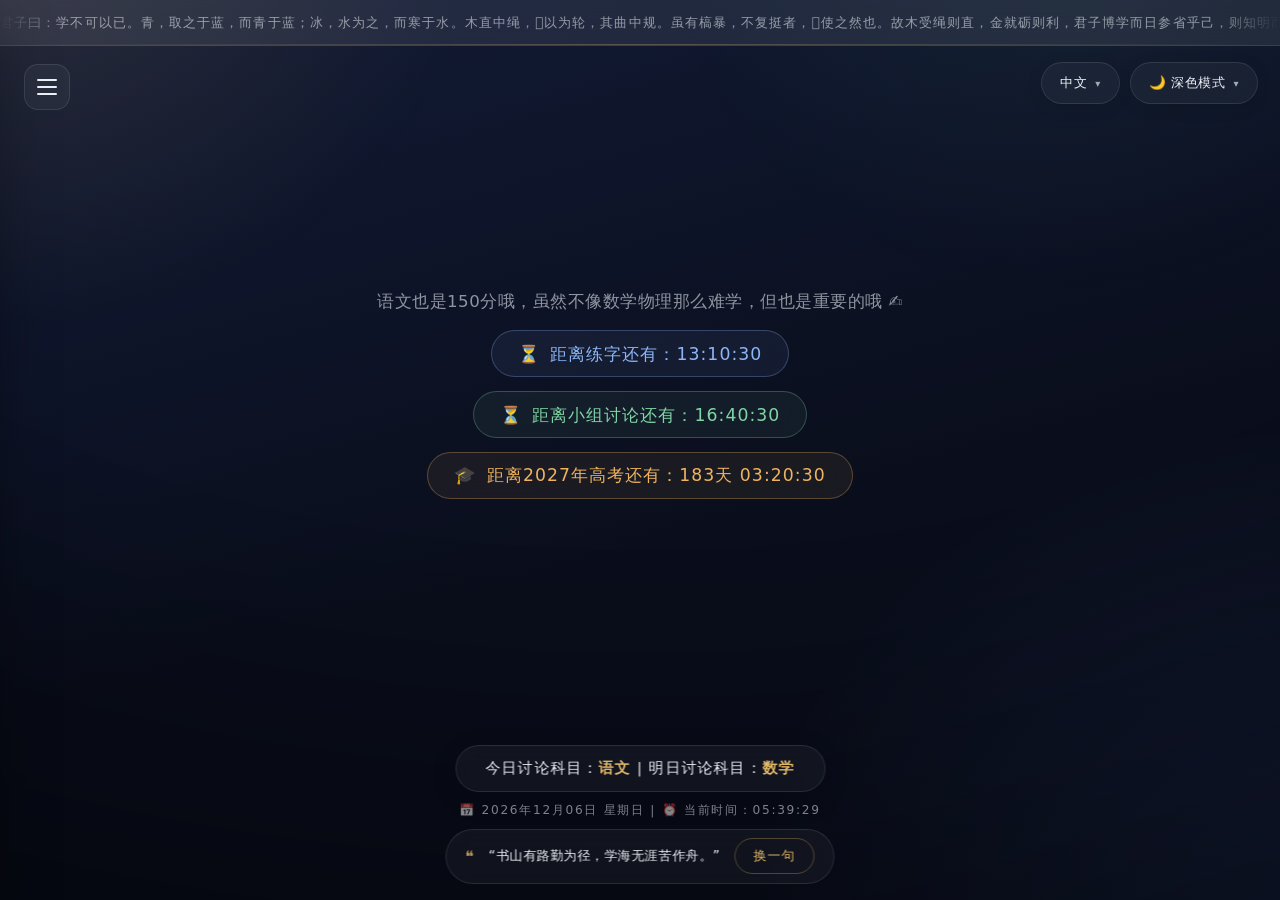
==== commit 0437004e: "Update index.html" ====
--- a/index.html
+++ b/index.html
@@ -451,6 +451,8 @@
 .menu-panel.active .menu-link:nth-child(2) { transition: all 0.35s ease 0.12s; }
 .menu-panel.active .menu-link:nth-child(3) { transition: all 0.35s ease 0.18s; }
 .menu-panel.active .menu-link:nth-child(4) { transition: all 0.35s ease 0.24s; }
+.menu-panel.active .menu-link:nth-child(5) { transition: all 0.35s ease 0.30s; }
+.menu-panel.active .menu-link:nth-child(6) { transition: all 0.35s ease 0.36s; }
 
 .menu-icon {
     width: 36px;
@@ -982,6 +984,62 @@
 #essayResult { max-height: 50vh; overflow-y: auto; }
 #essayAnalysis { font-size: clamp(13px, 1.15vw, 19px); line-height: 1.85; color: var(--text); }
 #essayAnalysis p { color: var(--text); }
+
+/* SECTION: essay-game 猜分数游戏 */
+.essay-stats { display:flex; gap:16px; flex-wrap:wrap; margin:16px 0; font-size:clamp(13px,1.1vw,17px); color:var(--text-dim); }
+.essay-stat { background:var(--glass); border:1px solid var(--stroke); border-radius:12px; padding:8px 16px; }
+.essay-stat span { color:var(--accent); font-weight:600; }
+.guess-section { margin:16px 0; padding:18px; background:var(--glass); border:1px solid var(--stroke); border-radius:14px; }
+.guess-section h4 { margin:0 0 12px; font-size:clamp(14px,1.15vw,19px); color:var(--accent); font-weight:600; letter-spacing:0.08em; }
+.guess-row { display:flex; align-items:center; gap:12px; margin:10px 0; flex-wrap:wrap; }
+.guess-label { min-width:56px; font-size:clamp(14px,1.1vw,17px); font-weight:600; color:var(--text); }
+.guess-input { width:72px; padding:8px 10px; font-size:16px; font-family:inherit; text-align:center; color:var(--text); background:var(--glass); border:1px solid var(--stroke); border-radius:10px; outline:none; transition:border-color 0.3s ease; }
+.guess-input:focus { border-color:var(--stroke-gold); }
+.guess-input.correct { border-color:var(--green); background:rgba(127,214,164,0.10); }
+.guess-input.wrong { border-color:var(--red); background:rgba(242,131,111,0.08); }
+.guess-hint { flex:1; min-width:180px; font-size:clamp(12px,1vw,15px); color:var(--text-dim); line-height:1.6; }
+.guess-submit { margin-top:14px; }
+.classical-bonus { margin:12px 0; padding:12px 16px; background:rgba(227,185,104,0.08); border:1px solid var(--stroke-gold); border-radius:12px; font-size:clamp(13px,1.05vw,16px); color:var(--accent); }
+.final-result { margin-top:18px; padding:18px; background:var(--glass); border:1px solid var(--stroke-gold); border-radius:14px; }
+.final-result h4 { margin:0 0 10px; color:var(--accent); font-size:clamp(15px,1.2vw,20px); }
+.score-bar { display:flex; gap:18px; flex-wrap:wrap; margin:12px 0; }
+.score-item { text-align:center; padding:10px 18px; background:var(--glass); border:1px solid var(--stroke); border-radius:12px; min-width:80px; }
+.score-item .score-num { font-size:clamp(22px,2vw,36px); font-weight:700; color:var(--accent); }
+.score-item .score-cat { font-size:clamp(11px,0.9vw,14px); color:var(--text-dim); margin-top:4px; }
+
+/* SECTION: poster 大字报生成器 */
+.poster-controls { display:grid; grid-template-columns:1fr 1fr; gap:14px; margin-bottom:18px; }
+.poster-control-group { display:flex; flex-direction:column; gap:6px; }
+.poster-control-group label { font-size:clamp(12px,0.95vw,15px); color:var(--text-dim); letter-spacing:0.06em; }
+.poster-select, .poster-range { width:100%; padding:8px 12px; font-size:14px; font-family:inherit; color:var(--text); background:var(--glass); border:1px solid var(--stroke); border-radius:10px; outline:none; transition:border-color 0.3s ease; }
+.poster-select:focus, .poster-range:focus { border-color:var(--stroke-gold); }
+.poster-color-row { display:flex; align-items:center; gap:10px; }
+.poster-color-input { width:42px; height:36px; border:1px solid var(--stroke); border-radius:8px; cursor:pointer; background:transparent; padding:2px; }
+.poster-color-hex { flex:1; padding:8px 12px; font-size:14px; font-family:'Courier New',monospace; color:var(--text); background:var(--glass); border:1px solid var(--stroke); border-radius:10px; outline:none; }
+.poster-textarea { width:100%; height:110px; padding:14px 16px; font-size:16px; line-height:1.7; font-family:inherit; color:var(--text); background:var(--glass); border:1px solid var(--stroke); border-radius:14px; outline:none; resize:vertical; transition:border-color 0.3s ease; margin-bottom:14px; }
+.poster-textarea:focus { border-color:var(--stroke-gold); box-shadow:0 0 0 3px var(--accent-soft); }
+.poster-textarea::placeholder { color:var(--text-dim); opacity:0.6; }
+.poster-preview-wrap { margin-top:18px; }
+.poster-preview-label { font-size:clamp(13px,1vw,16px); color:var(--text-dim); margin-bottom:10px; letter-spacing:0.06em; }
+.poster-preview { width:100%; min-height:280px; border-radius:16px; display:flex; align-items:center; justify-content:center; padding:36px 28px; overflow:hidden; word-break:break-all; line-height:1.6; box-shadow:var(--shadow); transition:all 0.3s ease; }
+
+/* SECTION: picker 随机抽取系统 */
+.picker-display { position:relative; width:100%; min-height:200px; margin:20px 0; display:flex; align-items:center; justify-content:center; border-radius:var(--radius); background:var(--glass); border:1px solid var(--stroke); backdrop-filter:blur(16px); -webkit-backdrop-filter:blur(16px); overflow:hidden; }
+.picker-name { font-size:clamp(36px,4vw,72px); font-weight:700; color:var(--accent); text-align:center; transition:all 0.15s ease; letter-spacing:0.1em; z-index:2; position:relative; }
+.picker-name.cycling { filter:blur(2px); opacity:0.7; }
+.picker-name.winner { animation:winnerPop 0.8s ease forwards; filter:none; opacity:1; }
+@keyframes winnerPop { 0%{transform:scale(0.3);opacity:0} 50%{transform:scale(1.3)} 70%{transform:scale(0.95)} 100%{transform:scale(1);opacity:1} }
+.picker-id { display:block; font-size:clamp(14px,1.3vw,22px); color:var(--text-dim); margin-top:8px; letter-spacing:0.15em; font-weight:400; }
+.picker-particles { position:absolute; inset:0; pointer-events:none; z-index:1; }
+.picker-particle { position:absolute; border-radius:50%; animation:particleFloat 2s ease-out forwards; }
+@keyframes particleFloat { 0%{transform:translate(0,0) scale(1);opacity:1} 100%{transform:translate(var(--tx),var(--ty)) scale(0);opacity:0} }
+.picker-grid { display:grid; grid-template-columns:repeat(auto-fill,minmax(90px,1fr)); gap:8px; margin:18px 0; max-height:280px; overflow-y:auto; padding:4px; }
+.picker-grid-item { padding:8px 6px; text-align:center; font-size:clamp(12px,0.95vw,15px); color:var(--text-dim); background:var(--glass); border:1px solid var(--stroke); border-radius:10px; transition:all 0.3s ease; cursor:default; }
+.picker-grid-item.highlight { background:var(--accent-soft); border-color:var(--stroke-gold); color:var(--accent); transform:scale(1.05); }
+.picker-grid-item.winner-item { background:linear-gradient(135deg,var(--accent-soft),rgba(227,185,104,0.22)); border-color:var(--accent); color:var(--accent); font-weight:700; transform:scale(1.12); box-shadow:0 4px 20px rgba(227,185,104,0.30); }
+.picker-confetti { position:fixed; pointer-events:none; z-index:999; }
+.picker-confetti-piece { position:fixed; width:10px; height:10px; animation:confettiFall 2.5s ease-out forwards; }
+@keyframes confettiFall { 0%{transform:translateY(0) rotate(0deg);opacity:1} 100%{transform:translateY(100vh) rotate(720deg);opacity:0} }
 
 /* SECTION: responsive 小屏适配 */
 @media screen and (max-width: 768px) {
@@ -1088,6 +1146,12 @@
             <a href="#" class="menu-link" data-page="essay">
                 <span class="menu-icon">☰</span> 语文作文赏析
             </a>
+            <a href="#" class="menu-link" data-page="poster">
+                <span class="menu-icon">✦</span> 大字报生成器
+            </a>
+            <a href="#" class="menu-link" data-page="picker">
+                <span class="menu-icon">⚅</span> 随机抽取系统
+            </a>
         </nav>
         <div class="menu-footer">学不可以已 · 荀子</div>
     </div>
@@ -1133,15 +1197,17 @@
             </div>
         </div>
     </div>
-    <!-- SECTION: page-essay 语文作文赏析 -->
+    <!-- SECTION: page-essay 语文作文赏析（增强版） -->
     <div id="page-essay" class="page-section">
         <div class="content-box">
             <div class="eyebrow">ESSAY REVIEW · 言之有文</div>
             <div class="main-text page-title accent-green">语文作文赏析</div>
             <div class="sub-text">
-                <p>上传你的作文，一起赏析点评</p>
+                <p>上传你的作文，体验猜分数游戏，一起赏析点评</p>
             </div>
             <div class="essay-panel">
+                <label class="field-label">作文标题（可选）</label>
+                <input type="text" id="essayTitle" class="essay-input" style="height:42px;margin-bottom:12px;" placeholder="请输入作文标题...">
                 <label class="field-label" for="essayInput">上传作文文件（支持 .txt 格式）</label>
                 <input type="file" id="essayFileInput" accept=".txt" onchange="loadEssayFile(this)" class="file-input">
                 <textarea id="essayInput" class="essay-input" placeholder="在此粘贴你的作文内容，或点击上方上传 txt 文件..."></textarea>
@@ -1151,8 +1217,20 @@
                 </div>
             </div>
             <div id="essayResult" class="info-card" style="display:none;">
-                <h3>赏析点评</h3>
+                <h3>作文统计与评分</h3>
                 <div id="essayAnalysis"></div>
+                <div id="guessGame" style="display:none;"></div>
+            </div>
+            <div class="info-card">
+                <h3>评分规则说明</h3>
+                <ul>
+                    <li>满分60分，内容、情感、表达各占20分</li>
+                    <li>不写标题扣2分</li>
+                    <li>满800字：在40-60分之间随机生成两个分数，差值小于6分取平均值，否则三评</li>
+                    <li>600-800字：按字数比例给分</li>
+                    <li>不足600字：按行给分，两行1分</li>
+                    <li>文言文词语加分：静言思之、揆诸当下、君不见等，每个+1分</li>
+                </ul>
             </div>
             <div class="info-card">
                 <h3>写作小技巧</h3>
@@ -1163,6 +1241,83 @@
                     <li>注意字迹工整，卷面整洁</li>
                     <li>多积累好词好句，提升文采</li>
                 </ul>
+            </div>
+        </div>
+    </div>
+    <!-- SECTION: page-poster 大字报生成器 -->
+    <div id="page-poster" class="page-section">
+        <div class="content-box">
+            <div class="eyebrow">POSTER MAKER · 大字报生成</div>
+            <div class="main-text page-title accent-blue">大字报生成器</div>
+            <div class="sub-text">
+                <p>自定义字体、颜色和大小，生成醒目大字报</p>
+            </div>
+            <div class="essay-panel">
+                <div class="poster-controls">
+                    <div class="poster-control-group">
+                        <label>字体选择</label>
+                        <select id="posterFont" class="poster-select" onchange="updatePosterPreview()">
+                            <option value="'HarmonyOS Sans SC', sans-serif">HarmonyOS Sans SC</option>
+                            <option value="'Microsoft YaHei', sans-serif">微软雅黑</option>
+                            <option value="'SimHei', sans-serif">黑体</option>
+                            <option value="'KaiTi', serif">楷体</option>
+                            <option value="'FangSong', serif">仿宋</option>
+                            <option value="'STZhongsong', serif">华文中宋</option>
+                            <option value="'STSong', serif">华文宋体</option>
+                        </select>
+                    </div>
+                    <div class="poster-control-group">
+                        <label>字体大小</label>
+                        <input type="range" id="posterSize" class="poster-range" min="32" max="120" value="64" oninput="updatePosterPreview()">
+                    </div>
+                    <div class="poster-control-group">
+                        <label>文字颜色</label>
+                        <div class="poster-color-row">
+                            <input type="color" id="posterColor" class="poster-color-input" value="#f7e3b0" oninput="updatePosterPreview()">
+                            <input type="text" id="posterColorHex" class="poster-color-hex" value="#f7e3b0" oninput="updatePosterFromHex()">
+                        </div>
+                    </div>
+                    <div class="poster-control-group">
+                        <label>背景颜色</label>
+                        <div class="poster-color-row">
+                            <input type="color" id="posterBg" class="poster-color-input" value="#0a0e1c" oninput="updatePosterPreview()">
+                            <input type="text" id="posterBgHex" class="poster-color-hex" value="#0a0e1c" oninput="updatePosterFromHex()">
+                        </div>
+                    </div>
+                </div>
+                <textarea id="posterText" class="poster-textarea" placeholder="请输入大字报内容..." oninput="updatePosterPreview()"></textarea>
+                <div class="btn-group">
+                    <button class="btn btn-rebel" onclick="downloadPoster()">下载大字报</button>
+                    <button class="btn btn-ghost" onclick="clearPoster()">清空</button>
+                </div>
+            </div>
+            <div class="poster-preview-wrap">
+                <div class="poster-preview-label">预览效果</div>
+                <div id="posterPreview" class="poster-preview">请输入文字</div>
+            </div>
+        </div>
+    </div>
+    <!-- SECTION: page-picker 随机抽取系统 -->
+    <div id="page-picker" class="page-section">
+        <div class="content-box">
+            <div class="eyebrow">RANDOM PICKER · 随机抽取</div>
+            <div class="main-text page-title accent-green">随机抽取系统</div>
+            <div class="sub-text">
+                <p>点击按钮，随机抽取同学，带有炫酷动画效果</p>
+            </div>
+            <div class="essay-panel">
+                <div class="picker-display" id="pickerDisplay">
+                    <div class="picker-particles" id="pickerParticles"></div>
+                    <div class="picker-name" id="pickerName">点击按钮开始</div>
+                </div>
+                <div class="btn-group" style="margin-top:20px;">
+                    <button class="btn btn-admit" onclick="startPicker()" id="pickerBtn">开始抽取</button>
+                    <button class="btn btn-ghost" onclick="resetPicker()">重置</button>
+                </div>
+            </div>
+            <div class="info-card">
+                <h3>班级同学列表（共41人）</h3>
+                <div id="pickerGrid" class="picker-grid"></div>
             </div>
         </div>
     </div>
@@ -1958,59 +2113,373 @@
         setInterval(checkTime, 1000);
         setInterval(updateClock, 1000);
         setInterval(animateQuoteChange, 10000);
-        // 作文赏析功能
+        // ============ 作文赏析功能（增强版） ============
         window.submitEssay = function() {
             const essay = document.getElementById('essayInput').value.trim();
-            if (!essay) {
-                alert('请先输入作文内容！');
-                return;
-            }
+            if (!essay) { alert('请先输入作文内容！'); return; }
+            const title = (document.getElementById('essayTitle').value || '').trim();
             const resultDiv = document.getElementById('essayResult');
             const analysisDiv = document.getElementById('essayAnalysis');
-            
-            // 简单的作文分析
-            const charCount = essay.length;
+            const guessDiv = document.getElementById('guessGame');
+
+            const charCount = essay.replace(/\s/g,'').length;
+            const lineCount = essay.split(/[\n\r]+/).filter(p => p.trim()).length;
             const paragraphCount = essay.split(/[\n\r]+/).filter(p => p.trim()).length;
-            
-            let analysis = '<p><strong>作文统计：</strong></p>';
-            analysis += '<p>字数：' + charCount + ' 字</p>';
-            analysis += '<p>段落数：' + paragraphCount + ' 段</p>';
-            
-            if (charCount < 200) {
-                analysis += '<p style="color:#e74c3c;">提示：作文内容较短，建议扩充到600字以上。</p>';
-            } else if (charCount < 400) {
-                analysis += '<p style="color:#f39c12;">提示：内容可以再丰富一些，多加一些细节描写会更好。</p>';
+
+            // 文言文词语加分
+            const classicalWords = ['静言思之','揆诸当下','君不见','虽则','于焉','洵美','岂不','亦已','曷不','何乃','既而','须臾','俄顷','倏忽','遽然','踯躅','踟蹰','怅惘','怅然','彷徨','踌躇','辗转','徘徊','徜徉','流连','缱绻','旖旎','翩跹','氤氲','潋滟'];
+            let classicalBonus = 0;
+            let foundWords = [];
+            classicalWords.forEach(w => {
+                if (essay.includes(w)) { classicalBonus++; foundWords.push(w); }
+            });
+
+            // 计算分数
+            let contentScore, emotionScore, expressScore;
+            if (charCount < 600) {
+                // 按行给分，两行1分
+                let lineScore = Math.floor(lineCount / 2);
+                lineScore = Math.min(lineScore, 40);
+                contentScore = Math.floor(lineScore / 3);
+                emotionScore = Math.floor(lineScore / 3);
+                expressScore = lineScore - contentScore - emotionScore;
+            } else if (charCount < 800) {
+                // 按字数比例给分
+                let ratio = (charCount - 600) / 200;
+                let base = 30 + Math.floor(ratio * 10);
+                contentScore = Math.floor(base / 3) + Math.floor(Math.random()*4);
+                emotionScore = Math.floor(base / 3) + Math.floor(Math.random()*4);
+                expressScore = base - contentScore - emotionScore + Math.floor(Math.random()*3);
             } else {
-                analysis += '<p style="color:#2ecc71;">很棒！作文内容充实，继续加油！</p>';
-            }
-            
-            analysis += '<p><strong>赏析建议：</strong></p>';
-            analysis += '<ul>';
-            analysis += '<li>注意开头是否引人入胜</li>';
-            analysis += '<li>检查中间段落是否有详有略</li>';
-            analysis += '<li>结尾是否升华了主题</li>';
-            analysis += '<li>字迹是否工整清晰</li>';
-            analysis += '</ul>';
-            
+                // 满800字：40-60之间随机两个分数
+                let s1 = 40 + Math.floor(Math.random() * 21);
+                let s2 = 40 + Math.floor(Math.random() * 21);
+                let finalScore;
+                if (Math.abs(s1 - s2) < 6) {
+                    finalScore = Math.round((s1 + s2) / 2);
+                } else {
+                    // 三评
+                    let s3 = 40 + Math.floor(Math.random() * 21);
+                    finalScore = s3;
+                }
+                contentScore = Math.floor(finalScore / 3);
+                emotionScore = Math.floor(finalScore / 3);
+                expressScore = finalScore - contentScore - emotionScore;
+            }
+            // 限制每项不超过20
+            contentScore = Math.min(contentScore, 20);
+            emotionScore = Math.min(emotionScore, 20);
+            expressScore = Math.min(expressScore, 20);
+
+            let totalScore = contentScore + emotionScore + expressScore + classicalBonus;
+            // 不写标题扣2分
+            let titlePenalty = title ? 0 : -2;
+            totalScore = Math.max(0, totalScore + titlePenalty);
+            totalScore = Math.min(totalScore, 60);
+
+            // 显示统计
+            let analysis = '<div class="essay-stats">';
+            analysis += '<div class="essay-stat">字数：<span>' + charCount + '</span> 字</div>';
+            analysis += '<div class="essay-stat">段落数：<span>' + paragraphCount + '</span> 段</div>';
+            if (classicalBonus > 0) {
+                analysis += '<div class="essay-stat">文言文加分：<span>+' + classicalBonus + '</span> 分</div>';
+            }
+            if (!title) {
+                analysis += '<div class="essay-stat" style="color:var(--red);">未写标题：<span>-2</span> 分</div>';
+            }
+            analysis += '</div>';
+            if (foundWords.length > 0) {
+                analysis += '<div class="classical-bonus">文言词语运用：' + foundWords.join('、') + '（共 +' + classicalBonus + ' 分）</div>';
+            }
+            analysis += '<div style="margin-top:12px;color:var(--text-dim);font-size:clamp(13px,1vw,16px);">猜中每一项的分数后，即可揭晓最终成绩！</div>';
             analysisDiv.innerHTML = analysis;
             resultDiv.style.display = 'block';
+
+            // 猜分数游戏
+            guessDiv.innerHTML = '<div class="guess-section">' +
+                '<h4>猜分数游戏</h4>' +
+                '<div class="guess-row"><span class="guess-label">内容</span><input type="number" class="guess-input" id="guessContent" min="0" max="20" placeholder="0-20"><span class="guess-hint" id="hintContent"></span></div>' +
+                '<div class="guess-row"><span class="guess-label">情感</span><input type="number" class="guess-input" id="guessEmotion" min="0" max="20" placeholder="0-20"><span class="guess-hint" id="hintEmotion"></span></div>' +
+                '<div class="guess-row"><span class="guess-label">表达</span><input type="number" class="guess-input" id="guessExpress" min="0" max="20" placeholder="0-20"><span class="guess-hint" id="hintExpress"></span></div>' +
+                '<button class="btn btn-rebel guess-submit" onclick="checkGuess()">提交猜测</button>' +
+                '<div id="finalResult" style="display:none;"></div>' +
+                '</div>';
+            guessDiv.style.display = 'block';
+            // 存储实际分数供游戏使用
+            window._essayScores = { content: contentScore, emotion: emotionScore, express: expressScore, total: totalScore, bonus: classicalBonus, titlePenalty: titlePenalty };
         };
-        
+
+        window.checkGuess = function() {
+            const scores = window._essayScores;
+            if (!scores) return;
+            const gc = parseInt(document.getElementById('guessContent').value) || 0;
+            const ge = parseInt(document.getElementById('guessEmotion').value) || 0;
+            const gx = parseInt(document.getElementById('guessExpress').value) || 0;
+            let allCorrect = true;
+            const pairs = [
+                { guess: gc, actual: scores.content, inputId: 'guessContent', hintId: 'hintContent', name: '内容' },
+                { guess: ge, actual: scores.emotion, inputId: 'guessEmotion', hintId: 'hintEmotion', name: '情感' },
+                { guess: gx, actual: scores.express, inputId: 'guessExpress', hintId: 'hintExpress', name: '表达' }
+            ];
+            pairs.forEach(p => {
+                const inp = document.getElementById(p.inputId);
+                const hint = document.getElementById(p.hintId);
+                inp.classList.remove('correct','wrong');
+                if (p.guess === p.actual) {
+                    inp.classList.add('correct');
+                    hint.innerHTML = '✓ 猜对了！' + p.name + '得分：' + p.actual + ' 分';
+                    hint.style.color = 'var(--green)';
+                } else if (p.guess > p.actual) {
+                    inp.classList.add('wrong');
+                    hint.innerHTML = '✗ ' + p.name + '部分才没有写到得' + p.guess + '分的水平呢';
+                    hint.style.color = 'var(--red)';
+                    allCorrect = false;
+                } else {
+                    inp.classList.add('wrong');
+                    hint.innerHTML = '✗ 做人要有自信哦，我觉得你这一部分' + p.name + '的分数还可以更高';
+                    hint.style.color = 'var(--amber)';
+                    allCorrect = false;
+                }
+            });
+            // 显示最终结果（无论猜对与否都可以看到）
+            showFinalResult(scores);
+        };
+
+        function showFinalResult(scores) {
+            const fr = document.getElementById('finalResult');
+            let html = '<div class="final-result"><h4>最终成绩揭晓</h4><div class="score-bar">';
+            html += '<div class="score-item"><div class="score-num">' + scores.content + '</div><div class="score-cat">内容</div></div>';
+            html += '<div class="score-item"><div class="score-num">' + scores.emotion + '</div><div class="score-cat">情感</div></div>';
+            html += '<div class="score-item"><div class="score-num">' + scores.express + '</div><div class="score-cat">表达</div></div>';
+            if (scores.bonus > 0) html += '<div class="score-item"><div class="score-num">+' + scores.bonus + '</div><div class="score-cat">文言加分</div></div>';
+            if (scores.titlePenalty < 0) html += '<div class="score-item"><div class="score-num">' + scores.titlePenalty + '</div><div class="score-cat">标题扣分</div></div>';
+            html += '<div class="score-item" style="border-color:var(--accent);"><div class="score-num" style="font-size:clamp(28px,2.5vw,44px);">' + scores.total + '</div><div class="score-cat">总分</div></div>';
+            html += '</div></div>';
+            fr.innerHTML = html;
+            fr.style.display = 'block';
+        }
+
         window.clearEssay = function() {
             document.getElementById('essayInput').value = '';
+            document.getElementById('essayTitle').value = '';
+            document.getElementById('essayFileInput').value = '';
             document.getElementById('essayResult').style.display = 'none';
+            document.getElementById('guessGame').style.display = 'none';
+            window._essayScores = null;
         };
-        
-        // 读取上传的txt文件
+
         window.loadEssayFile = function(input) {
             const file = input.files[0];
             if (!file) return;
             const reader = new FileReader();
-            reader.onload = function(e) {
-                document.getElementById('essayInput').value = e.target.result;
-            };
+            reader.onload = function(e) { document.getElementById('essayInput').value = e.target.result; };
             reader.readAsText(file, 'utf-8');
         };
+
+        // ============ 大字报生成器 ============
+        window.updatePosterPreview = function() {
+            const text = document.getElementById('posterText').value || '请输入文字';
+            const font = document.getElementById('posterFont').value;
+            const size = document.getElementById('posterSize').value;
+            const color = document.getElementById('posterColor').value;
+            const bg = document.getElementById('posterBg').value;
+            document.getElementById('posterColorHex').value = color;
+            document.getElementById('posterBgHex').value = bg;
+            const preview = document.getElementById('posterPreview');
+            preview.style.fontFamily = font;
+            preview.style.fontSize = size + 'px';
+            preview.style.color = color;
+            preview.style.background = bg;
+            preview.textContent = text;
+        };
+        window.updatePosterFromHex = function() {
+            const cv = document.getElementById('posterColorHex').value;
+            const bv = document.getElementById('posterBgHex').value;
+            if (/^#[0-9a-fA-F]{6}$/.test(cv)) document.getElementById('posterColor').value = cv;
+            if (/^#[0-9a-fA-F]{6}$/.test(bv)) document.getElementById('posterBg').value = bv;
+            updatePosterPreview();
+        };
+        window.downloadPoster = function() {
+            const text = document.getElementById('posterText').value.trim();
+            if (!text) { alert('请先输入大字报内容！'); return; }
+            const preview = document.getElementById('posterPreview');
+            const canvas = document.createElement('canvas');
+            const ctx = canvas.getContext('2d');
+            canvas.width = 1200;
+            canvas.height = 800;
+            ctx.fillStyle = preview.style.background || '#0a0e1c';
+            ctx.fillRect(0, 0, canvas.width, canvas.height);
+            const fontSize = parseInt(document.getElementById('posterSize').value) * 1.5;
+            ctx.font = 'bold ' + fontSize + 'px ' + document.getElementById('posterFont').value.split(',')[0].replace(/'/g,'');
+            ctx.fillStyle = document.getElementById('posterColor').value;
+            ctx.textAlign = 'center';
+            ctx.textBaseline = 'middle';
+            // 自动换行
+            const maxWidth = canvas.width - 80;
+            const lines = [];
+            let currentLine = '';
+            for (let i = 0; i < text.length; i++) {
+                const testLine = currentLine + text[i];
+                if (ctx.measureText(testLine).width > maxWidth) {
+                    lines.push(currentLine);
+                    currentLine = text[i];
+                } else {
+                    currentLine = testLine;
+                }
+            }
+            if (currentLine) lines.push(currentLine);
+            const lineHeight = fontSize * 1.4;
+            const startY = canvas.height / 2 - (lines.length - 1) * lineHeight / 2;
+            lines.forEach((line, idx) => {
+                ctx.fillText(line, canvas.width / 2, startY + idx * lineHeight);
+            });
+            const link = document.createElement('a');
+            link.download = '大字报.png';
+            link.href = canvas.toDataURL('image/png');
+            link.click();
+        };
+        window.clearPoster = function() {
+            document.getElementById('posterText').value = '';
+            updatePosterPreview();
+        };
+
+        // ============ 随机抽取系统 ============
+        const STUDENTS = [
+            {id:'2412029',name:'张嘉怡'},{id:'2412021',name:'彭馥熙'},{id:'2412050',name:'陈盛英姿'},
+            {id:'2412012',name:'莫亚瑄'},{id:'2412015',name:'秦振浩'},{id:'2412016',name:'黎宇轩'},
+            {id:'2412001',name:'梁竣皓'},{id:'2412030',name:'欧阳元宣'},{id:'2412022',name:'文学邦'},
+            {id:'2412047',name:'何思含'},{id:'2412018',name:'韦勇贤'},{id:'2412013',name:'蒋昕妤'},
+            {id:'2412020',name:'唐亚琳'},{id:'2412010',name:'苏秋薇'},{id:'2412005',name:'姜子谦'},
+            {id:'2412034',name:'朱蒙煜'},{id:'2412046',name:'谢昀作'},{id:'2412048',name:'石浩宇'},
+            {id:'2412038',name:'杨予涵'},{id:'2412036',name:'经筱慧'},{id:'2412002',name:'陈俊翰'},
+            {id:'2412008',name:'陶霭帆'},{id:'2412026',name:'张桂诚'},{id:'2412017',name:'莫梓睿'},
+            {id:'2412033',name:'朱怡萱'},{id:'2412041',name:'赵壹晨'},{id:'2412039',name:'刘科言'},
+            {id:'2412007',name:'黄海燕'},{id:'2412028',name:'刘耀辉'},{id:'2412011',name:'唐振博'},
+            {id:'2412045',name:'李语琴'},{id:'2412035',name:'唐祺顺'},{id:'2412023',name:'唐嘉敏'},
+            {id:'2412044',name:'唐梓屹'},{id:'2412032',name:'陈泓烨'},{id:'2412051',name:'唐志斌'},
+            {id:'2412052',name:'潘凯文'},{id:'2412053',name:'车子墨'},{id:'2412054',name:'潘思丞'},
+            {id:'2412055',name:'白璐'},{id:'2412056',name:'黑璐'},{id:'2412057',name:'小白璐子'},
+            {id:'2412058',name:'白小璐'}
+        ];
+        let pickerRunning = false;
+        let pickerTimer = null;
+        let drawnStudents = new Set();
+
+        function initPickerGrid() {
+            const grid = document.getElementById('pickerGrid');
+            if (!grid) return;
+            grid.innerHTML = '';
+            STUDENTS.forEach((s, i) => {
+                const div = document.createElement('div');
+                div.className = 'picker-grid-item';
+                div.id = 'grid-' + i;
+                div.textContent = s.name;
+                grid.appendChild(div);
+            });
+        }
+
+        function createParticles() {
+            const container = document.getElementById('pickerParticles');
+            container.innerHTML = '';
+            const colors = ['#f7e3b0','#e3b968','#8db6f7','#7fd6a4','#f2836f','#f0b45f','#c69a45'];
+            for (let i = 0; i < 30; i++) {
+                const p = document.createElement('div');
+                p.className = 'picker-particle';
+                const size = 4 + Math.random() * 10;
+                const tx = (Math.random() - 0.5) * 300;
+                const ty = (Math.random() - 0.5) * 300;
+                p.style.cssText = 'width:' + size + 'px;height:' + size + 'px;left:' + (40 + Math.random()*20) + '%;top:' + (40 + Math.random()*20) + '%;background:' + colors[Math.floor(Math.random()*colors.length)] + ';--tx:' + tx + 'px;--ty:' + ty + 'px;animation-delay:' + (Math.random()*0.5) + 's;';
+                container.appendChild(p);
+            }
+        }
+
+        function createConfetti() {
+            const colors = ['#f7e3b0','#e3b968','#8db6f7','#7fd6a4','#f2836f','#f0b45f','#c69a45','#ff6b9d','#c44dff'];
+            for (let i = 0; i < 50; i++) {
+                const piece = document.createElement('div');
+                piece.className = 'picker-confetti-piece';
+                const size = 6 + Math.random() * 10;
+                const isCircle = Math.random() > 0.5;
+                piece.style.cssText = 'width:' + size + 'px;height:' + (isCircle ? size : size*2) + 'px;left:' + Math.random()*100 + 'vw;top:-20px;background:' + colors[Math.floor(Math.random()*colors.length)] + ';border-radius:' + (isCircle ? '50%' : '2px') + ';animation-delay:' + (Math.random()*1.5) + 's;animation-duration:' + (2 + Math.random()*2) + 's;';
+                document.body.appendChild(piece);
+                setTimeout(() => piece.remove(), 4000);
+            }
+        }
+
+        window.startPicker = function() {
+            if (pickerRunning) return;
+            if (drawnStudents.size >= STUDENTS.length) {
+                alert('所有同学都已被抽取过，请点击"重置"重新开始！');
+                return;
+            }
+            pickerRunning = true;
+            const nameEl = document.getElementById('pickerName');
+            const btn = document.getElementById('pickerBtn');
+            btn.textContent = '抽取中...';
+            btn.style.opacity = '0.7';
+            nameEl.classList.remove('winner');
+            nameEl.classList.add('cycling');
+            // 清除之前的grid高亮
+            document.querySelectorAll('.picker-grid-item').forEach(el => el.classList.remove('highlight','winner-item'));
+
+            let cycleCount = 0;
+            const totalCycles = 30 + Math.floor(Math.random() * 20);
+            let interval = 60;
+
+            function cycle() {
+                const idx = Math.floor(Math.random() * STUDENTS.length);
+                nameEl.innerHTML = STUDENTS[idx].name + '<span class="picker-id">' + STUDENTS[idx].id + '</span>';
+                // 高亮grid
+                document.querySelectorAll('.picker-grid-item.highlight').forEach(el => el.classList.remove('highlight'));
+                const gridItem = document.getElementById('grid-' + idx);
+                if (gridItem) gridItem.classList.add('highlight');
+
+                cycleCount++;
+                if (cycleCount >= totalCycles) {
+                    // 选中未被抽取的同学
+                    let finalIdx;
+                    do {
+                        finalIdx = Math.floor(Math.random() * STUDENTS.length);
+                    } while (drawnStudents.has(finalIdx));
+                    drawnStudents.add(finalIdx);
+                    nameEl.classList.remove('cycling');
+                    nameEl.classList.add('winner');
+                    nameEl.innerHTML = STUDENTS[finalIdx].name + '<span class="picker-id">' + STUDENTS[finalIdx].id + '</span>';
+                    // 高亮最终选中
+                    document.querySelectorAll('.picker-grid-item.highlight').forEach(el => el.classList.remove('highlight'));
+                    const finalGridItem = document.getElementById('grid-' + finalIdx);
+                    if (finalGridItem) finalGridItem.classList.add('winner-item');
+                    // 粒子特效
+                    createParticles();
+                    createConfetti();
+                    pickerRunning = false;
+                    btn.textContent = '再次抽取';
+                    btn.style.opacity = '1';
+                } else {
+                    interval = 60 + Math.floor(cycleCount * cycleCount * 0.15);
+                    pickerTimer = setTimeout(cycle, interval);
+                }
+            }
+            cycle();
+        };
+
+        window.resetPicker = function() {
+            if (pickerTimer) clearTimeout(pickerTimer);
+            pickerRunning = false;
+            drawnStudents.clear();
+            const nameEl = document.getElementById('pickerName');
+            nameEl.classList.remove('cycling','winner');
+            nameEl.textContent = '点击按钮开始';
+            const btn = document.getElementById('pickerBtn');
+            btn.textContent = '开始抽取';
+            btn.style.opacity = '1';
+            document.querySelectorAll('.picker-grid-item').forEach(el => el.classList.remove('highlight','winner-item'));
+            document.getElementById('pickerParticles').innerHTML = '';
+        };
+
+        // 初始化大字报预览和抽取系统
+        updatePosterPreview();
+        initPickerGrid();
 
     </script>
 </body>
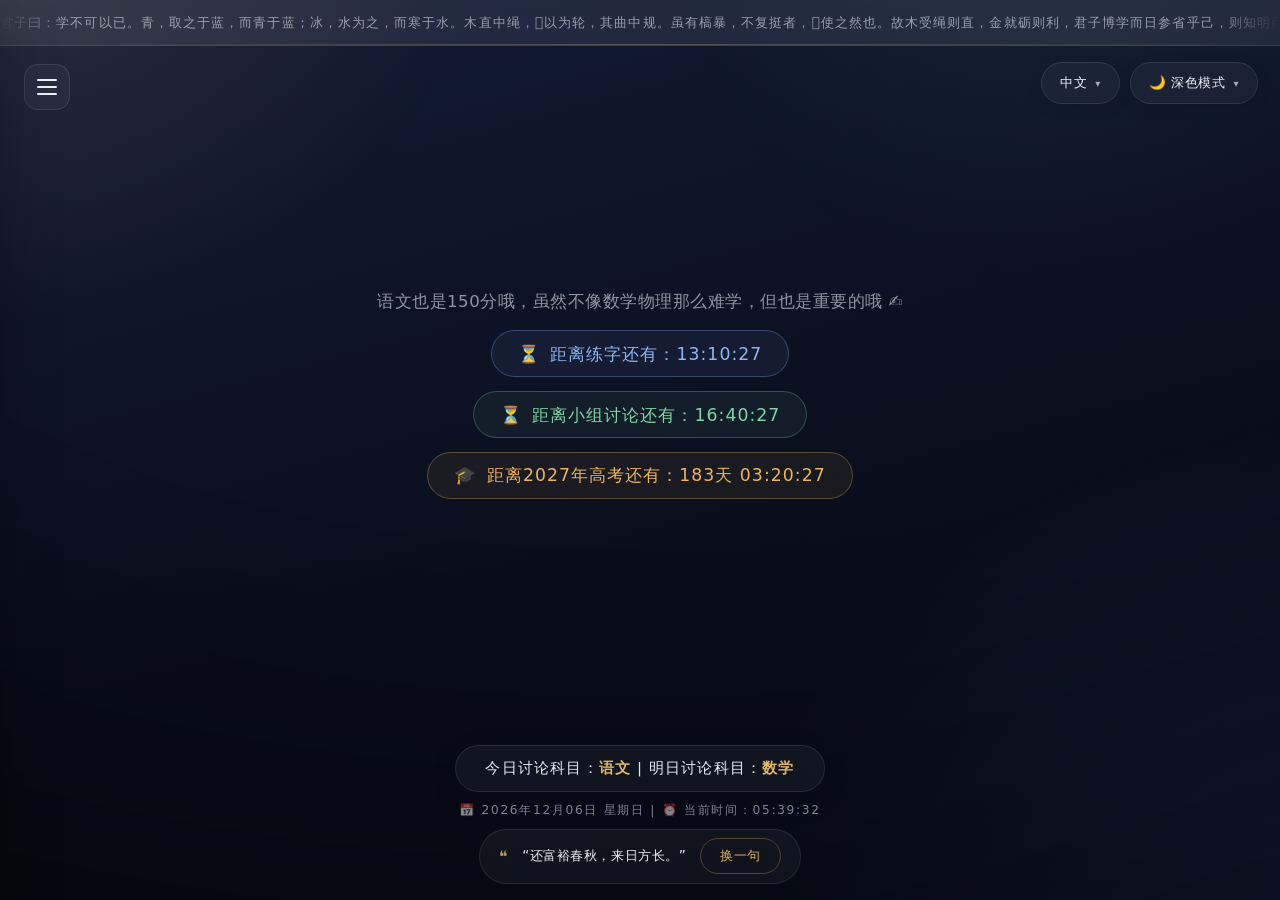
==== commit 9902e845: "Update index.html" ====
--- a/index.html
+++ b/index.html
@@ -453,6 +453,9 @@
 .menu-panel.active .menu-link:nth-child(4) { transition: all 0.35s ease 0.24s; }
 .menu-panel.active .menu-link:nth-child(5) { transition: all 0.35s ease 0.30s; }
 .menu-panel.active .menu-link:nth-child(6) { transition: all 0.35s ease 0.36s; }
+.menu-panel.active .menu-link:nth-child(7) { transition: all 0.35s ease 0.42s; }
+.menu-panel.active .menu-link:nth-child(8) { transition: all 0.35s ease 0.48s; }
+.menu-panel.active .menu-link:nth-child(9) { transition: all 0.35s ease 0.54s; }
 
 .menu-icon {
     width: 36px;
@@ -1040,6 +1043,200 @@
 .picker-confetti { position:fixed; pointer-events:none; z-index:999; }
 .picker-confetti-piece { position:fixed; width:10px; height:10px; animation:confettiFall 2.5s ease-out forwards; }
 @keyframes confettiFall { 0%{transform:translateY(0) rotate(0deg);opacity:1} 100%{transform:translateY(100vh) rotate(720deg);opacity:0} }
+
+/* SECTION: games 小游戏页面 */
+.password-overlay {
+    position: fixed; top: 0; left: 0; width: 100%; height: 100%;
+    background: rgba(10,14,28,0.92); z-index: 1000;
+    display: flex; align-items: center; justify-content: center;
+    backdrop-filter: blur(12px);
+}
+.password-overlay.hidden { display: none; }
+.password-box {
+    background: var(--panel-bg); border: 1px solid var(--stroke-gold);
+    border-radius: var(--radius); padding: 40px 36px; text-align: center;
+    max-width: 360px; width: 90%; box-shadow: var(--shadow);
+}
+.password-box h3 { color: var(--gold-1); margin-bottom: 16px; font-size: 1.3rem; }
+.password-box input {
+    width: 100%; padding: 12px 16px; border-radius: 12px;
+    border: 1px solid var(--stroke); background: var(--glass-strong);
+    color: var(--text); font-size: 1rem; text-align: center;
+    outline: none; margin-bottom: 16px; box-sizing: border-box;
+}
+.password-box input:focus { border-color: var(--accent); }
+.password-box .pwd-error { color: var(--red); font-size: 0.85rem; margin-bottom: 10px; min-height: 1.2em; }
+.game-tabs { display: flex; gap: 8px; margin-bottom: 18px; flex-wrap: wrap; justify-content: center; }
+.game-tab-btn {
+    padding: 10px 20px; border-radius: 12px; border: 1px solid var(--stroke);
+    background: var(--glass); color: var(--text-dim); cursor: pointer;
+    font-size: 0.95rem; transition: all 0.25s ease;
+}
+.game-tab-btn:hover { border-color: var(--stroke-gold); color: var(--accent); }
+.game-tab-btn.active {
+    background: linear-gradient(135deg, var(--accent-soft), transparent);
+    border-color: var(--stroke-gold); color: var(--accent); font-weight: 600;
+}
+.game-container { display: none; flex-direction: column; align-items: center; }
+.game-container.active { display: flex; }
+.game-info-bar {
+    display: flex; gap: 18px; margin-bottom: 12px; flex-wrap: wrap; justify-content: center;
+    font-size: 0.95rem; color: var(--gold-1);
+}
+.game-info-bar span { background: var(--glass); padding: 6px 14px; border-radius: 10px; border: 1px solid var(--stroke); }
+.game-btn {
+    padding: 10px 28px; border-radius: 12px; border: 1px solid var(--stroke-gold);
+    background: var(--accent-soft); color: var(--accent); cursor: pointer;
+    font-size: 1rem; margin-top: 12px; transition: all 0.25s ease;
+}
+.game-btn:hover { background: var(--accent); color: var(--bg-1); }
+/* Minesweeper */
+.ms-grid {
+    display: grid; grid-template-columns: repeat(10, 32px); grid-template-rows: repeat(10, 32px);
+    gap: 2px; margin: 10px auto; user-select: none;
+}
+.ms-cell {
+    width: 32px; height: 32px; background: var(--glass-strong); border: 1px solid var(--stroke);
+    border-radius: 4px; display: flex; align-items: center; justify-content: center;
+    font-size: 0.85rem; font-weight: 700; cursor: pointer; transition: background 0.15s;
+}
+.ms-cell:hover { background: var(--accent-soft); }
+.ms-cell.revealed { background: var(--bg-2); cursor: default; }
+.ms-cell.mine { background: var(--red); color: #fff; }
+.ms-cell.flagged { color: var(--amber); }
+.ms-cell[data-num="1"] { color: var(--blue); }
+.ms-cell[data-num="2"] { color: var(--green); }
+.ms-cell[data-num="3"] { color: var(--red); }
+.ms-cell[data-num="4"] { color: var(--gold-2); }
+.ms-cell[data-num="5"] { color: var(--amber); }
+/* Tetris */
+.tetris-wrapper { display: flex; gap: 18px; align-items: flex-start; flex-wrap: wrap; justify-content: center; }
+.tetris-canvas { border: 2px solid var(--stroke-gold); border-radius: 8px; background: var(--bg-2); }
+.tetris-side { display: flex; flex-direction: column; gap: 10px; min-width: 100px; }
+.tetris-side .info-label { font-size: 0.8rem; color: var(--text-dim); }
+.tetris-side .info-value { font-size: 1.2rem; color: var(--gold-1); font-weight: 700; }
+/* PvZ */
+.pvz-wrapper { position: relative; }
+.pvz-grid {
+    display: grid; grid-template-columns: repeat(9, 48px); grid-template-rows: repeat(5, 48px);
+    gap: 2px; margin: 10px auto; background: var(--bg-2); padding: 4px; border-radius: 8px;
+    border: 1px solid var(--stroke);
+}
+.pvz-cell {
+    width: 48px; height: 48px; background: var(--glass); border: 1px solid var(--stroke);
+    border-radius: 4px; display: flex; align-items: center; justify-content: center;
+    font-size: 1.2rem; cursor: pointer; position: relative; transition: background 0.15s;
+}
+.pvz-cell:hover { background: var(--accent-soft); }
+.pvz-toolbar {
+    display: flex; gap: 10px; margin-bottom: 10px; flex-wrap: wrap; justify-content: center;
+}
+.pvz-plant-btn {
+    padding: 6px 14px; border-radius: 10px; border: 1px solid var(--stroke);
+    background: var(--glass); color: var(--text-dim); cursor: pointer;
+    font-size: 0.85rem; transition: all 0.2s; display: flex; align-items: center; gap: 6px;
+}
+.pvz-plant-btn:hover { border-color: var(--stroke-gold); }
+.pvz-plant-btn.selected { border-color: var(--accent); color: var(--accent); background: var(--accent-soft); }
+.pvz-plant-btn.disabled { opacity: 0.4; cursor: not-allowed; }
+.pvz-sun-display { font-size: 1.1rem; color: var(--amber); font-weight: 700; }
+.pvz-sun-float {
+    position: absolute; width: 36px; height: 36px; background: radial-gradient(circle, #ffe066, #f0b45f);
+    border-radius: 50%; cursor: pointer; z-index: 10; display: flex; align-items: center; justify-content: center;
+    font-size: 1.2rem; animation: sunFloat 3s ease-in-out infinite; box-shadow: 0 0 12px rgba(240,180,95,0.5);
+}
+@keyframes sunFloat { 0%,100%{transform:translateY(0)} 50%{transform:translateY(-8px)} }
+.pvz-bullet {
+    position: absolute; width: 8px; height: 8px; background: var(--green);
+    border-radius: 50%; z-index: 5;
+}
+.pvz-zombie {
+    position: absolute; font-size: 1.3rem; z-index: 6; transition: left 0.1s linear;
+}
+
+/* SECTION: words 好词积累器 */
+.words-search-bar {
+    width: 100%; max-width: 400px; margin: 0 auto 18px; position: relative;
+}
+.words-search-bar input {
+    width: 100%; padding: 12px 18px 12px 40px; border-radius: 14px;
+    border: 1px solid var(--stroke); background: var(--glass-strong);
+    color: var(--text); font-size: 1rem; outline: none; box-sizing: border-box;
+}
+.words-search-bar input:focus { border-color: var(--accent); }
+.words-search-bar::before {
+    content: '🔍'; position: absolute; left: 14px; top: 50%; transform: translateY(-50%);
+    font-size: 1rem; opacity: 0.6;
+}
+.words-categories {
+    display: flex; gap: 8px; flex-wrap: wrap; justify-content: center; margin-bottom: 18px;
+}
+.words-cat-btn {
+    padding: 7px 16px; border-radius: 10px; border: 1px solid var(--stroke);
+    background: var(--glass); color: var(--text-dim); cursor: pointer;
+    font-size: 0.85rem; transition: all 0.2s;
+}
+.words-cat-btn:hover { border-color: var(--stroke-gold); color: var(--accent); }
+.words-cat-btn.active { border-color: var(--accent); color: var(--accent); background: var(--accent-soft); font-weight: 600; }
+.words-grid {
+    display: grid; grid-template-columns: repeat(auto-fill, minmax(140px, 1fr));
+    gap: 12px; width: 100%;
+}
+.word-card {
+    background: var(--glass-strong); border: 1px solid var(--stroke);
+    border-radius: 14px; padding: 18px 14px; text-align: center;
+    cursor: pointer; transition: all 0.25s ease; position: relative; overflow: hidden;
+}
+.word-card:hover { border-color: var(--stroke-gold); transform: translateY(-3px); box-shadow: 0 8px 24px rgba(0,0,0,0.2); }
+.word-card .word-text { font-size: 1.15rem; color: var(--gold-1); font-weight: 700; margin-bottom: 6px; }
+.word-card .word-meaning { font-size: 0.78rem; color: var(--text-dim); line-height: 1.4; }
+.word-card .word-cat-tag {
+    position: absolute; top: 6px; right: 8px; font-size: 0.65rem;
+    color: var(--accent); opacity: 0.7;
+}
+.word-card.copied { border-color: var(--green); }
+.word-card.copied::after {
+    content: '已复制'; position: absolute; bottom: 6px; right: 8px;
+    font-size: 0.7rem; color: var(--green);
+}
+
+/* SECTION: reaction 反应时间测试器 */
+.reaction-area {
+    width: 100%; max-width: 500px; height: 300px; margin: 18px auto;
+    border-radius: var(--radius); display: flex; align-items: center; justify-content: center;
+    flex-direction: column; cursor: pointer; user-select: none;
+    transition: background 0.2s; border: 2px solid var(--stroke);
+    position: relative; overflow: hidden;
+}
+.reaction-area.state-idle { background: var(--glass-strong); }
+.reaction-area.state-waiting { background: rgba(242,131,111,0.25); border-color: var(--red); }
+.reaction-area.state-ready { background: rgba(127,214,164,0.3); border-color: var(--green); }
+.reaction-area.state-result { background: var(--glass-strong); border-color: var(--gold-2); }
+.reaction-area.state-early { background: rgba(242,131,111,0.15); border-color: var(--red); }
+.reaction-text { font-size: 1.4rem; color: var(--text); font-weight: 700; text-align: center; padding: 0 20px; }
+.reaction-sub { font-size: 0.9rem; color: var(--text-dim); margin-top: 8px; }
+.reaction-stats {
+    display: flex; gap: 14px; flex-wrap: wrap; justify-content: center; margin: 14px 0;
+}
+.reaction-stat {
+    background: var(--glass); border: 1px solid var(--stroke); border-radius: 12px;
+    padding: 10px 18px; text-align: center; min-width: 100px;
+}
+.reaction-stat .stat-label { font-size: 0.75rem; color: var(--text-dim); }
+.reaction-stat .stat-value { font-size: 1.3rem; color: var(--gold-1); font-weight: 700; }
+.reaction-chart {
+    width: 100%; max-width: 500px; margin: 14px auto; display: flex;
+    align-items: flex-end; gap: 4px; height: 120px; padding: 0 10px;
+}
+.reaction-bar {
+    flex: 1; background: var(--accent-soft); border: 1px solid var(--stroke-gold);
+    border-radius: 4px 4px 0 0; min-width: 12px; position: relative;
+    transition: height 0.3s ease;
+}
+.reaction-bar .bar-val {
+    position: absolute; top: -18px; left: 50%; transform: translateX(-50%);
+    font-size: 0.65rem; color: var(--text-dim); white-space: nowrap;
+}
 
 /* SECTION: responsive 小屏适配 */
 @media screen and (max-width: 768px) {
@@ -1151,6 +1348,15 @@
             </a>
             <a href="#" class="menu-link" data-page="picker">
                 <span class="menu-icon">⚅</span> 随机抽取系统
+            </a>
+            <a href="#" class="menu-link" data-page="games">
+                <span class="menu-icon">🎮</span> 小游戏
+            </a>
+            <a href="#" class="menu-link" data-page="words">
+                <span class="menu-icon">📖</span> 好词积累
+            </a>
+            <a href="#" class="menu-link" data-page="reaction">
+                <span class="menu-icon">⚡</span> 反应测试
             </a>
         </nav>
         <div class="menu-footer">学不可以已 · 荀子</div>
@@ -1264,7 +1470,11 @@
                             <option value="'FangSong', serif">仿宋</option>
                             <option value="'STZhongsong', serif">华文中宋</option>
                             <option value="'STSong', serif">华文宋体</option>
+                            <option value="'STYaoTi', '方正姚体', '华文新魏', serif">方正姚体</option>
                         </select>
+                    </div>
+                    <div class="poster-control-group" style="display:flex;align-items:flex-end;">
+                        <button class="game-btn" style="margin-top:0;padding:8px 16px;font-size:0.85rem;" onclick="document.getElementById('posterFont').value=\"'STYaoTi', '方正姚体', '华文新魏', serif\";updatePosterPreview()">方正姚体</button>
                     </div>
                     <div class="poster-control-group">
                         <label>字体大小</label>
@@ -1318,6 +1528,109 @@
             <div class="info-card">
                 <h3>班级同学列表（共41人）</h3>
                 <div id="pickerGrid" class="picker-grid"></div>
+            </div>
+        </div>
+    </div>
+    <!-- SECTION: page-games 小游戏 -->
+    <div id="page-games" class="page-section">
+        <div class="content-box">
+            <div class="eyebrow">MINI GAMES · 休闲娱乐</div>
+            <div class="main-text page-title accent-blue">小游戏</div>
+            <div class="sub-text"><p>选择一款游戏，放松一下吧！</p></div>
+            <div class="game-tabs">
+                <button class="game-tab-btn active" onclick="switchGameTab('minesweeper',this)">💣 挖雷</button>
+                <button class="game-tab-btn" onclick="switchGameTab('tetris',this)">🧱 俄罗斯方块</button>
+                <button class="game-tab-btn" onclick="switchGameTab('pvz',this)">🌻 植物大战僵尸</button>
+            </div>
+            <!-- Minesweeper -->
+            <div id="game-minesweeper" class="game-container active">
+                <div class="game-info-bar">
+                    <span>💣 剩余: <b id="ms-mine-count">15</b></span>
+                    <span>⏱️ 时间: <b id="ms-timer">0</b>s</span>
+                </div>
+                <div class="ms-grid" id="ms-grid"></div>
+                <button class="game-btn" onclick="initMinesweeper()">重新开始</button>
+            </div>
+            <!-- Tetris -->
+            <div id="game-tetris" class="game-container">
+                <div class="tetris-wrapper">
+                    <canvas id="tetris-canvas" class="tetris-canvas" width="240" height="480"></canvas>
+                    <div class="tetris-side">
+                        <div><div class="info-label">分数</div><div class="info-value" id="tetris-score">0</div></div>
+                        <div><div class="info-label">等级</div><div class="info-value" id="tetris-level">1</div></div>
+                        <div><div class="info-label">行数</div><div class="info-value" id="tetris-lines">0</div></div>
+                        <button class="game-btn" style="margin-top:18px;" onclick="startTetris()" id="tetris-start-btn">开始游戏</button>
+                    </div>
+                </div>
+            </div>
+            <!-- PvZ -->
+            <div id="game-pvz" class="game-container">
+                <div class="pvz-toolbar">
+                    <button class="pvz-plant-btn" onclick="selectPvzPlant('sunflower')" id="pvz-btn-sunflower">🌻 向日葵 (50)</button>
+                    <button class="pvz-plant-btn" onclick="selectPvzPlant('peashooter')" id="pvz-btn-peashooter">🫛 豌豆射手 (100)</button>
+                    <button class="pvz-plant-btn" onclick="selectPvzPlant('wallnut')" id="pvz-btn-wallnut">🥜 坚果墙 (50)</button>
+                    <div class="pvz-sun-display">☀️ <span id="pvz-sun">150</span></div>
+                </div>
+                <div class="game-info-bar">
+                    <span>🌊 波次: <b id="pvz-wave">0</b>/10</span>
+                    <span>🧟 剩余: <b id="pvz-zombies-left">0</b></span>
+                </div>
+                <div class="pvz-wrapper" id="pvz-wrapper">
+                    <div class="pvz-grid" id="pvz-grid"></div>
+                </div>
+                <button class="game-btn" onclick="initPvZ()">重新开始</button>
+            </div>
+        </div>
+    </div>
+    <!-- Password overlay for games -->
+    <div class="password-overlay hidden" id="games-password-overlay">
+        <div class="password-box">
+            <h3>🔒 请输入密码</h3>
+            <p style="color:var(--text-dim);font-size:0.85rem;margin-bottom:14px;">小游戏需要密码才能进入</p>
+            <input type="password" id="games-pwd-input" placeholder="输入密码..." onkeydown="if(event.key==='Enter')checkGamesPassword()">
+            <div class="pwd-error" id="games-pwd-error"></div>
+            <button class="game-btn" onclick="checkGamesPassword()">确认</button>
+            <button class="game-btn" style="background:transparent;border-color:var(--stroke);color:var(--text-dim);margin-left:8px;" onclick="document.getElementById('games-password-overlay').classList.add('hidden');switchPage('home')">返回</button>
+        </div>
+    </div>
+    <!-- SECTION: page-words 好词积累器 -->
+    <div id="page-words" class="page-section">
+        <div class="content-box">
+            <div class="eyebrow">CLASSICAL WORDS · 文言雅词</div>
+            <div class="main-text page-title">好词积累器</div>
+            <div class="sub-text"><p>点击卡片即可复制词语，积累文言好词提升文采</p></div>
+            <div class="words-search-bar">
+                <input type="text" id="words-search" placeholder="搜索词语或释义..." oninput="filterWords()">
+            </div>
+            <div class="words-categories" id="words-categories">
+                <button class="words-cat-btn active" onclick="filterWordsByCat('all')">全部</button>
+                <button class="words-cat-btn" onclick="filterWordsByCat('思考类')">思考类</button>
+                <button class="words-cat-btn" onclick="filterWordsByCat('时间类')">时间类</button>
+                <button class="words-cat-btn" onclick="filterWordsByCat('情感类')">情感类</button>
+                <button class="words-cat-btn" onclick="filterWordsByCat('动作类')">动作类</button>
+                <button class="words-cat-btn" onclick="filterWordsByCat('描写类')">描写类</button>
+            </div>
+            <div class="words-grid" id="words-grid"></div>
+        </div>
+    </div>
+    <!-- SECTION: page-reaction 反应时间测试器 -->
+    <div id="page-reaction" class="page-section">
+        <div class="content-box">
+            <div class="eyebrow">REACTION TEST · 反应速度</div>
+            <div class="main-text page-title accent-green">反应时间测试器</div>
+            <div class="sub-text"><p>测试你的反应速度，毫秒级精准计时</p></div>
+            <div class="reaction-area state-idle" id="reaction-area" onclick="handleReactionClick()">
+                <div class="reaction-text" id="reaction-text">点击此处开始测试</div>
+                <div class="reaction-sub" id="reaction-sub">等待变绿后尽快点击</div>
+            </div>
+            <div class="reaction-stats">
+                <div class="reaction-stat"><div class="stat-label">最佳成绩</div><div class="stat-value" id="reaction-best">-</div></div>
+                <div class="reaction-stat"><div class="stat-label">最近5次平均</div><div class="stat-value" id="reaction-avg">-</div></div>
+                <div class="reaction-stat"><div class="stat-label">尝试次数</div><div class="stat-value" id="reaction-count">0</div></div>
+            </div>
+            <div class="reaction-chart" id="reaction-chart"></div>
+            <div class="btn-group" style="margin-top:14px;">
+                <button class="btn btn-ghost" onclick="resetReaction()">重置记录</button>
             </div>
         </div>
     </div>
@@ -2477,9 +2790,595 @@
             document.getElementById('pickerParticles').innerHTML = '';
         };
 
+        // ============ 小游戏密码门 ============
+        var gamesUnlocked = false;
+        function checkGamesPassword() {
+            var input = document.getElementById('games-pwd-input');
+            var errorEl = document.getElementById('games-pwd-error');
+            if (input.value === '114514') {
+                gamesUnlocked = true;
+                document.getElementById('games-password-overlay').classList.add('hidden');
+                input.value = '';
+                errorEl.textContent = '';
+            } else {
+                errorEl.textContent = '密码错误，请重试';
+                input.value = '';
+                input.focus();
+            }
+        }
+        // 拦截游戏页面访问
+        var origSwitchPage = switchPage;
+        switchPage = function(pageId) {
+            if (pageId === 'games' && !gamesUnlocked) {
+                closeMenu();
+                document.querySelectorAll('.menu-link').forEach(function(l){l.classList.remove('active');});
+                var gl = document.querySelector('.menu-link[data-page="games"]');
+                if(gl) gl.classList.add('active');
+                document.getElementById('games-password-overlay').classList.remove('hidden');
+                setTimeout(function(){document.getElementById('games-pwd-input').focus();},100);
+                return;
+            }
+            origSwitchPage(pageId);
+        };
+        // Original menu link handlers already reference switchPage by name,
+        // so the global reassignment above is sufficient — no re-bind needed.
+
+        // ============ 游戏标签切换 ============
+        window.switchGameTab = function(game, btnEl) {
+            document.querySelectorAll('.game-tab-btn').forEach(function(b){b.classList.remove('active');});
+            document.querySelectorAll('.game-container').forEach(function(c){c.classList.remove('active');});
+            if(btnEl) btnEl.classList.add('active');
+            document.getElementById('game-' + game).classList.add('active');
+            // Stop other games
+            stopTetris();
+            stopPvZ();
+        };
+
+        // ============ 挖雷 (Minesweeper) ============
+        var msBoard = [], msRevealed = [], msFlagged = [], msGameOver = false, msTimerInterval = null, msTime = 0, msMinesLeft = 15;
+        var MS_ROWS = 10, MS_COLS = 10, MS_MINES = 15;
+
+        window.initMinesweeper = function() {
+            if (msTimerInterval) clearInterval(msTimerInterval);
+            msGameOver = false; msTime = 0; msMinesLeft = MS_MINES;
+            document.getElementById('ms-timer').textContent = '0';
+            document.getElementById('ms-mine-count').textContent = MS_MINES;
+            msBoard = []; msRevealed = []; msFlagged = [];
+            for (var r = 0; r < MS_ROWS; r++) {
+                msBoard[r] = []; msRevealed[r] = []; msFlagged[r] = [];
+                for (var c = 0; c < MS_COLS; c++) { msBoard[r][c] = 0; msRevealed[r][c] = false; msFlagged[r][c] = false; }
+            }
+            // Place mines
+            var placed = 0;
+            while (placed < MS_MINES) {
+                var rr = Math.floor(Math.random() * MS_ROWS), cc = Math.floor(Math.random() * MS_COLS);
+                if (msBoard[rr][cc] !== -1) { msBoard[rr][cc] = -1; placed++; }
+            }
+            // Calc numbers
+            for (var r2 = 0; r2 < MS_ROWS; r2++) {
+                for (var c2 = 0; c2 < MS_COLS; c2++) {
+                    if (msBoard[r2][c2] === -1) continue;
+                    var cnt = 0;
+                    for (var dr = -1; dr <= 1; dr++) for (var dc = -1; dc <= 1; dc++) {
+                        var nr = r2+dr, nc = c2+dc;
+                        if (nr>=0 && nr<MS_ROWS && nc>=0 && nc<MS_COLS && msBoard[nr][nc]===-1) cnt++;
+                    }
+                    msBoard[r2][c2] = cnt;
+                }
+            }
+            renderMsGrid();
+            msTimerInterval = setInterval(function(){ msTime++; document.getElementById('ms-timer').textContent = msTime; }, 1000);
+        };
+
+        function renderMsGrid() {
+            var grid = document.getElementById('ms-grid');
+            grid.innerHTML = '';
+            for (var r = 0; r < MS_ROWS; r++) {
+                for (var c = 0; c < MS_COLS; c++) {
+                    var cell = document.createElement('div');
+                    cell.className = 'ms-cell';
+                    cell.dataset.r = r; cell.dataset.c = c;
+                    if (msRevealed[r][c]) {
+                        cell.classList.add('revealed');
+                        if (msBoard[r][c] === -1) { cell.classList.add('mine'); cell.textContent = '💣'; }
+                        else if (msBoard[r][c] > 0) { cell.textContent = msBoard[r][c]; cell.dataset.num = msBoard[r][c]; }
+                    } else if (msFlagged[r][c]) {
+                        cell.classList.add('flagged'); cell.textContent = '🚩';
+                    }
+                    cell.addEventListener('click', function(){ msClick(parseInt(this.dataset.r), parseInt(this.dataset.c)); });
+                    cell.addEventListener('contextmenu', function(e){ e.preventDefault(); msRightClick(parseInt(this.dataset.r), parseInt(this.dataset.c)); });
+                    grid.appendChild(cell);
+                }
+            }
+        }
+
+        function msClick(r, c) {
+            if (msGameOver || msFlagged[r][c] || msRevealed[r][c]) return;
+            if (msBoard[r][c] === -1) {
+                msGameOver = true; clearInterval(msTimerInterval);
+                msRevealed[r][c] = true; renderMsGrid();
+                alert('💥 踩到地雷了！游戏结束！用时 ' + msTime + '秒');
+                return;
+            }
+            revealCell(r, c);
+            renderMsGrid();
+            checkMsWin();
+        }
+
+        function revealCell(r, c) {
+            if (r<0||r>=MS_ROWS||c<0||c>=MS_COLS||msRevealed[r][c]||msFlagged[r][c]) return;
+            msRevealed[r][c] = true;
+            if (msBoard[r][c] === 0) {
+                for (var dr=-1;dr<=1;dr++) for(var dc=-1;dc<=1;dc++) revealCell(r+dr,c+dc);
+            }
+        }
+
+        function msRightClick(r, c) {
+            if (msGameOver || msRevealed[r][c]) return;
+            msFlagged[r][c] = !msFlagged[r][c];
+            msMinesLeft += msFlagged[r][c] ? -1 : 1;
+            document.getElementById('ms-mine-count').textContent = msMinesLeft;
+            renderMsGrid();
+        }
+
+        function checkMsWin() {
+            var unrevealed = 0;
+            for (var r=0;r<MS_ROWS;r++) for(var c=0;c<MS_COLS;c++) if(!msRevealed[r][c]) unrevealed++;
+            if (unrevealed === MS_MINES) {
+                msGameOver = true; clearInterval(msTimerInterval);
+                alert('🎉 恭喜通关！用时 ' + msTime + '秒');
+            }
+        }
+
+        // ============ 俄罗斯方块 (Tetris) ============
+        var tetCanvas, tetCtx, tetBoard, tetPiece, tetNextPiece, tetScore=0, tetLines=0, tetLevel=1;
+        var tetInterval=null, tetRunning=false, tetGameOver=false;
+        var TET_ROWS=20, TET_COLS=10, TET_SIZE=24;
+        var TET_SHAPES = [
+            [[1,1,1,1]], // I
+            [[1,1],[1,1]], // O
+            [[0,1,0],[1,1,1]], // T
+            [[0,1,1],[1,1,0]], // S
+            [[1,1,0],[0,1,1]], // Z
+            [[1,0,0],[1,1,1]], // J
+            [[0,0,1],[1,1,1]]  // L
+        ];
+        var TET_COLORS = ['#00f0f0','#f0f000','#a000f0','#00f000','#f00000','#0000f0','#f0a000'];
+
+        window.startTetris = function() {
+            if (tetRunning) { stopTetris(); return; }
+            tetCanvas = document.getElementById('tetris-canvas');
+            tetCtx = tetCanvas.getContext('2d');
+            tetBoard = [];
+            for(var r=0;r<TET_ROWS;r++){tetBoard[r]=[];for(var c=0;c<TET_COLS;c++)tetBoard[r][c]=0;}
+            tetScore=0;tetLines=0;tetLevel=1;tetGameOver=false;tetRunning=true;
+            document.getElementById('tetris-score').textContent='0';
+            document.getElementById('tetris-level').textContent='1';
+            document.getElementById('tetris-lines').textContent='0';
+            document.getElementById('tetris-start-btn').textContent='暂停';
+            spawnTetPiece();
+            tetLoop();
+        };
+
+        window.stopTetris = function() {
+            tetRunning=false;
+            if(tetInterval){clearTimeout(tetInterval);tetInterval=null;}
+            document.getElementById('tetris-start-btn').textContent='开始游戏';
+        };
+
+        function spawnTetPiece() {
+            var idx = Math.floor(Math.random()*7);
+            var shape = TET_SHAPES[idx].map(function(row){return row.slice();});
+            tetPiece = {shape:shape, color:TET_COLORS[idx], x:Math.floor((TET_COLS-shape[0].length)/2), y:0};
+            if(tetCollides(tetPiece.shape,tetPiece.x,tetPiece.y)){tetGameOver=true;tetRunning=false;alert('游戏结束！得分：'+tetScore);document.getElementById('tetris-start-btn').textContent='开始游戏';}
+        }
+
+        function tetCollides(shape,px,py) {
+            for(var r=0;r<shape.length;r++)for(var c=0;c<shape[r].length;c++){
+                if(!shape[r][c])continue;
+                var nx=px+c,ny=py+r;
+                if(nx<0||nx>=TET_COLS||ny>=TET_ROWS)return true;
+                if(ny>=0&&tetBoard[ny][nx])return true;
+            }
+            return false;
+        }
+
+        function tetLock() {
+            for(var r=0;r<tetPiece.shape.length;r++)for(var c=0;c<tetPiece.shape[r].length;c++){
+                if(tetPiece.shape[r][c]&&tetPiece.y+r>=0)tetBoard[tetPiece.y+r][tetPiece.x+c]=tetPiece.color;
+            }
+            // Clear lines
+            var cleared=0;
+            for(var r2=TET_ROWS-1;r2>=0;r2--){
+                if(tetBoard[r2].every(function(v){return v!==0;})){
+                    tetBoard.splice(r2,1);
+                    tetBoard.unshift(new Array(TET_COLS).fill(0));
+                    cleared++;r2++;
+                }
+            }
+            if(cleared){
+                tetLines+=cleared;
+                tetScore+=cleared*100*(cleared>1?cleared:1);
+                tetLevel=Math.floor(tetLines/10)+1;
+                document.getElementById('tetris-score').textContent=tetScore;
+                document.getElementById('tetris-level').textContent=tetLevel;
+                document.getElementById('tetris-lines').textContent=tetLines;
+            }
+            spawnTetPiece();
+        }
+
+        function tetRotate() {
+            var s=tetPiece.shape,rows=s.length,cols=s[0].length;
+            var ns=[];for(var c=0;c<cols;c++){ns[c]=[];for(var r=rows-1;r>=0;r--)ns[c].push(s[r][c]);}
+            if(!tetCollides(ns,tetPiece.x,tetPiece.y))tetPiece.shape=ns;
+        }
+
+        function tetMove(dx,dy) {
+            if(!tetCollides(tetPiece.shape,tetPiece.x+dx,tetPiece.y+dy)){tetPiece.x+=dx;tetPiece.y+=dy;return true;}
+            return false;
+        }
+
+        function tetHardDrop() {
+            while(tetMove(0,1)){}
+            tetLock();
+        }
+
+        function tetDraw() {
+            tetCtx.fillStyle='#121b36';tetCtx.fillRect(0,0,tetCanvas.width,tetCanvas.height);
+            // Board
+            for(var r=0;r<TET_ROWS;r++)for(var c=0;c<TET_COLS;c++){
+                if(tetBoard[r][c]){tetCtx.fillStyle=tetBoard[r][c];tetCtx.fillRect(c*TET_SIZE,r*TET_SIZE,TET_SIZE-1,TET_SIZE-1);}
+            }
+            // Piece
+            if(tetPiece){
+                tetCtx.fillStyle=tetPiece.color;
+                for(var r2=0;r2<tetPiece.shape.length;r2++)for(var c2=0;c2<tetPiece.shape[r2].length;c2++){
+                    if(tetPiece.shape[r2][c2])tetCtx.fillRect((tetPiece.x+c2)*TET_SIZE,(tetPiece.y+r2)*TET_SIZE,TET_SIZE-1,TET_SIZE-1);
+                }
+            }
+        }
+
+        function tetLoop() {
+            if(!tetRunning||tetGameOver)return;
+            if(!tetMove(0,1))tetLock();
+            tetDraw();
+            var speed=Math.max(100,500-tetLevel*40);
+            tetInterval=setTimeout(tetLoop,speed);
+        }
+
+        document.addEventListener('keydown',function(e){
+            if(!tetRunning||tetGameOver)return;
+            var activeGame=document.getElementById('game-tetris');
+            if(!activeGame.classList.contains('active'))return;
+            switch(e.key){
+                case'ArrowLeft':tetMove(-1,0);tetDraw();e.preventDefault();break;
+                case'ArrowRight':tetMove(1,0);tetDraw();e.preventDefault();break;
+                case'ArrowDown':tetMove(0,1);tetDraw();e.preventDefault();break;
+                case'ArrowUp':tetRotate();tetDraw();e.preventDefault();break;
+                case' ':tetHardDrop();tetDraw();e.preventDefault();break;
+            }
+        });
+
+        // ============ 植物大战僵尸 (Simplified PvZ) ============
+        var pvzGrid=[], pvzSun=150, pvzWave=0, pvzRunning=false, pvzSelectedPlant=null;
+        var pvzInterval=null, pvzSunInterval=null, pvzWaveInterval=null, pvzBulletInterval=null;
+        var PVZ_ROWS=5, PVZ_COLS=9, PVZ_MAX_WAVES=10;
+        var pvzZombies=[], pvzBullets=[], pvzSuns=[];
+
+        window.initPvZ = function() {
+            stopPvZ();
+            pvzSun=150;pvzWave=0;pvzRunning=true;pvzSelectedPlant=null;pvzZombies=[];pvzBullets=[];pvzSuns=[];
+            document.getElementById('pvz-sun').textContent=pvzSun;
+            document.getElementById('pvz-wave').textContent='0';
+            document.getElementById('pvz-zombies-left').textContent='0';
+            document.querySelectorAll('.pvz-plant-btn').forEach(function(b){b.classList.remove('selected','disabled');});
+            // Build grid
+            pvzGrid=[];
+            var gridEl=document.getElementById('pvz-grid');gridEl.innerHTML='';
+            // Remove old floating elements
+            var wrapper=document.getElementById('pvz-wrapper');
+            wrapper.querySelectorAll('.pvz-sun-float,.pvz-bullet,.pvz-zombie').forEach(function(el){el.remove();});
+            for(var r=0;r<PVZ_ROWS;r++){
+                pvzGrid[r]=[];
+                for(var c=0;c<PVZ_COLS;c++){
+                    pvzGrid[r][c]=null;
+                    var cell=document.createElement('div');cell.className='pvz-cell';
+                    cell.dataset.r=r;cell.dataset.c=c;
+                    cell.addEventListener('click',function(){pvzCellClick(parseInt(this.dataset.r),parseInt(this.dataset.c));});
+                    gridEl.appendChild(cell);
+                }
+            }
+            // Start loops
+            pvzSunInterval=setInterval(pvzSpawnSun,4000);
+            pvzWaveInterval=setInterval(pvzNextWave,8000);
+            pvzBulletInterval=setInterval(pvzGameTick,100);
+            pvzNextWave();
+        };
+
+        window.stopPvZ = function() {
+            pvzRunning=false;
+            if(pvzSunInterval)clearInterval(pvzSunInterval);
+            if(pvzWaveInterval)clearInterval(pvzWaveInterval);
+            if(pvzBulletInterval)clearInterval(pvzBulletInterval);
+            pvzSunInterval=pvzWaveInterval=pvzBulletInterval=null;
+        };
+
+        window.selectPvzPlant = function(type) {
+            if(!pvzRunning)return;
+            var costs={sunflower:50,peashooter:100,wallnut:50};
+            if(pvzSun<costs[type])return;
+            pvzSelectedPlant=type;
+            document.querySelectorAll('.pvz-plant-btn').forEach(function(b){b.classList.remove('selected');});
+            document.getElementById('pvz-btn-'+type).classList.add('selected');
+        };
+
+        function pvzCellClick(r,c) {
+            if(!pvzRunning||!pvzSelectedPlant||pvzGrid[r][c])return;
+            var costs={sunflower:50,peashooter:100,wallnut:50};
+            if(pvzSun<costs[pvzSelectedPlant])return;
+            pvzSun-=costs[pvzSelectedPlant];
+            document.getElementById('pvz-sun').textContent=pvzSun;
+            pvzGrid[r][c]={type:pvzSelectedPlant,hp:pvzSelectedPlant==='wallnut'?300:100};
+            var icons={sunflower:'🌻',peashooter:'🫛',wallnut:'🥜'};
+            var cellEl=document.querySelector('.pvz-cell[data-r="'+r+'"][data-c="'+c+'"]');
+            if(cellEl)cellEl.textContent=icons[pvzSelectedPlant];
+            pvzSelectedPlant=null;
+            document.querySelectorAll('.pvz-plant-btn').forEach(function(b){b.classList.remove('selected');});
+        }
+
+        function pvzSpawnSun() {
+            if(!pvzRunning)return;
+            var wrapper=document.getElementById('pvz-wrapper');
+            var sun=document.createElement('div');sun.className='pvz-sun-float';sun.textContent='☀️';
+            var left=20+Math.random()*380, top=10+Math.random()*200;
+            sun.style.left=left+'px';sun.style.top=top+'px';
+            sun.addEventListener('click',function(e){
+                e.stopPropagation();
+                pvzSun+=25;document.getElementById('pvz-sun').textContent=pvzSun;
+                this.remove();
+            });
+            wrapper.appendChild(sun);
+            setTimeout(function(){if(sun.parentNode)sun.remove();},6000);
+        }
+
+        function pvzNextWave() {
+            if(!pvzRunning)return;
+            pvzWave++;
+            if(pvzWave>PVZ_MAX_WAVES){stopPvZ();alert('🎉 恭喜！你成功抵御了所有僵尸波次！');return;}
+            document.getElementById('pvz-wave').textContent=pvzWave;
+            var count=1+Math.floor(pvzWave/2);
+            for(var i=0;i<count;i++){
+                var lane=Math.floor(Math.random()*PVZ_ROWS);
+                pvzZombies.push({lane:lane,x:PVZ_COLS*TET_SIZE+20+i*30,hp:50+pvzWave*10,speed:0.3+pvzWave*0.03});
+            }
+        }
+
+        function pvzGameTick() {
+            if(!pvzRunning)return;
+            var wrapper=document.getElementById('pvz-wrapper');
+            // Move zombies
+            for(var i=pvzZombies.length-1;i>=0;i--){
+                var z=pvzZombies[i];
+                var col=Math.floor(z.x/48);
+                // Check collision with plant
+                if(col>=0&&col<PVZ_COLS&&pvzGrid[z.lane][col]){
+                    var plant=pvzGrid[z.lane][col];
+                    plant.hp-=0.5;
+                    if(plant.hp<=0){
+                        pvzGrid[z.lane][col]=null;
+                        var cellEl=document.querySelector('.pvz-cell[data-r="'+z.lane+'"][data-c="'+col+'"]');
+                        if(cellEl)cellEl.textContent='';
+                    }
+                } else {
+                    z.x-=z.speed;
+                }
+                if(z.x<=-20){stopPvZ();alert('🧟 僵尸到达了左侧！游戏结束！');return;}
+            }
+            // Shoot bullets from peashooters
+            for(var r=0;r<PVZ_ROWS;r++)for(var c=0;c<PVZ_COLS;c++){
+                if(pvzGrid[r][c]&&pvzGrid[r][c].type==='peashooter'){
+                    // Check if zombie in lane
+                    var hasZombie=pvzZombies.some(function(z){return z.lane===r&&z.x>c*48;});
+                    if(hasZombie&&Math.random()<0.05){
+                        pvzBullets.push({lane:r,x:c*48+24});
+                    }
+                }
+            }
+            // Move bullets
+            for(var j=pvzBullets.length-1;j>=0;j--){
+                var b=pvzBullets[j];b.x+=3;
+                if(b.x>PVZ_COLS*48+50){pvzBullets.splice(j,1);continue;}
+                // Hit zombie
+                for(var k=pvzZombies.length-1;k>=0;k--){
+                    var zz=pvzZombies[k];
+                    if(zz.lane===b.lane&&Math.abs(zz.x-b.x)<20){
+                        zz.hp-=20;
+                        pvzBullets.splice(j,1);
+                        if(zz.hp<=0)pvzZombies.splice(k,1);
+                        break;
+                    }
+                }
+            }
+            document.getElementById('pvz-zombies-left').textContent=pvzZombies.length;
+            // Render zombies and bullets
+            wrapper.querySelectorAll('.pvz-zombie,.pvz-bullet').forEach(function(el){el.remove();});
+            pvzZombies.forEach(function(z){
+                var el=document.createElement('div');el.className='pvz-zombie';el.textContent='🧟';
+                el.style.left=z.x+'px';el.style.top=(z.lane*50+8)+'px';
+                wrapper.appendChild(el);
+            });
+            pvzBullets.forEach(function(b){
+                var el=document.createElement('div');el.className='pvz-bullet';
+                el.style.left=b.x+'px';el.style.top=(b.lane*50+20)+'px';
+                wrapper.appendChild(el);
+            });
+        }
+
+        // ============ 好词积累器 ============
+        var WORDS_DATA = [
+            {word:'静言思之',meaning:'安静地思考它。出自《诗经》',cat:'思考类'},
+            {word:'揆诸当下',meaning:'衡量当下的情况',cat:'思考类'},
+            {word:'君不见',meaning:'您难道没有看见吗？用于引起注意',cat:'思考类'},
+            {word:'虽则',meaning:'虽然、即使',cat:'思考类'},
+            {word:'于焉',meaning:'于是、在此',cat:'思考类'},
+            {word:'洵美',meaning:'确实美好。洵：确实',cat:'描写类'},
+            {word:'岂不',meaning:'难道不……吗？反问语气',cat:'思考类'},
+            {word:'亦已',meaning:'也已经、也就罢了',cat:'情感类'},
+            {word:'曷不',meaning:'何不、为什么不',cat:'思考类'},
+            {word:'何乃',meaning:'为何竟然、怎么能',cat:'思考类'},
+            {word:'既而',meaning:'不久之后、随后',cat:'时间类'},
+            {word:'须臾',meaning:'极短的时间、片刻',cat:'时间类'},
+            {word:'俄顷',meaning:'一会儿、转眼间',cat:'时间类'},
+            {word:'倏忽',meaning:'忽然、极快地',cat:'时间类'},
+            {word:'遽然',meaning:'突然、骤然',cat:'时间类'},
+            {word:'踯躅',meaning:'徘徊不前、犹豫不决',cat:'动作类'},
+            {word:'踟蹰',meaning:'犹豫、迟疑不前',cat:'动作类'},
+            {word:'怅惘',meaning:'惆怅迷惘、失落困惑',cat:'情感类'},
+            {word:'怅然',meaning:'失意不乐的样子',cat:'情感类'},
+            {word:'彷徨',meaning:'走来走去、犹豫不定',cat:'动作类'},
+            {word:'踌躇',meaning:'犹豫不决、从容自得',cat:'动作类'},
+            {word:'辗转',meaning:'翻来覆去、经过许多地方',cat:'动作类'},
+            {word:'徘徊',meaning:'在一个地方来回走动',cat:'动作类'},
+            {word:'徜徉',meaning:'安闲自在地行走',cat:'动作类'},
+            {word:'流连',meaning:'留恋不止、舍不得离去',cat:'情感类'},
+            {word:'缱绻',meaning:'情意缠绵、难舍难分',cat:'情感类'},
+            {word:'旖旎',meaning:'柔和美丽、婀娜多姿',cat:'描写类'},
+            {word:'翩跹',meaning:'轻快飘逸地舞动',cat:'描写类'},
+            {word:'氤氲',meaning:'烟气弥漫、气氛浓郁',cat:'描写类'},
+            {word:'潋滟',meaning:'水波荡漾、光彩闪耀',cat:'描写类'}
+        ];
+        var currentWordsCat = 'all';
+
+        function renderWordsGrid(words) {
+            var grid = document.getElementById('words-grid');
+            grid.innerHTML = '';
+            words.forEach(function(w) {
+                var card = document.createElement('div');
+                card.className = 'word-card';
+                card.innerHTML = '<div class="word-cat-tag">' + w.cat + '</div><div class="word-text">' + w.word + '</div><div class="word-meaning">' + w.meaning + '</div>';
+                card.addEventListener('click', function() {
+                    navigator.clipboard.writeText(w.word).then(function() {
+                        card.classList.add('copied');
+                        setTimeout(function(){card.classList.remove('copied');}, 1200);
+                    }).catch(function() {
+                        // Fallback
+                        var ta = document.createElement('textarea'); ta.value = w.word;
+                        document.body.appendChild(ta); ta.select(); document.execCommand('copy');
+                        document.body.removeChild(ta);
+                        card.classList.add('copied');
+                        setTimeout(function(){card.classList.remove('copied');}, 1200);
+                    });
+                });
+                grid.appendChild(card);
+            });
+        }
+
+        window.filterWordsByCat = function(cat) {
+            currentWordsCat = cat;
+            document.querySelectorAll('.words-cat-btn').forEach(function(b){b.classList.remove('active');});
+            event.target.classList.add('active');
+            filterWords();
+        };
+
+        window.filterWords = function() {
+            var search = (document.getElementById('words-search').value || '').trim().toLowerCase();
+            var filtered = WORDS_DATA.filter(function(w) {
+                var catMatch = currentWordsCat === 'all' || w.cat === currentWordsCat;
+                var searchMatch = !search || w.word.includes(search) || w.meaning.toLowerCase().includes(search);
+                return catMatch && searchMatch;
+            });
+            renderWordsGrid(filtered);
+        };
+
+        // Initialize words on first visit
+        renderWordsGrid(WORDS_DATA);
+
+        // ============ 反应时间测试器 ============
+        var reactionState = 'idle'; // idle, waiting, ready, result, early
+        var reactionStartTime = 0, reactionTimeout = null;
+        var reactionHistory = [], reactionBest = Infinity;
+
+        window.handleReactionClick = function() {
+            var area = document.getElementById('reaction-area');
+            var textEl = document.getElementById('reaction-text');
+            var subEl = document.getElementById('reaction-sub');
+
+            if (reactionState === 'idle' || reactionState === 'result' || reactionState === 'early') {
+                // Start
+                reactionState = 'waiting';
+                area.className = 'reaction-area state-waiting';
+                textEl.textContent = '等待变绿...';
+                subEl.textContent = '变绿后立即点击！';
+                var delay = 2000 + Math.random() * 3000;
+                reactionTimeout = setTimeout(function() {
+                    reactionState = 'ready';
+                    area.className = 'reaction-area state-ready';
+                    textEl.textContent = '点击！';
+                    subEl.textContent = '快！';
+                    reactionStartTime = performance.now();
+                }, delay);
+            } else if (reactionState === 'waiting') {
+                // Too early
+                clearTimeout(reactionTimeout);
+                reactionState = 'early';
+                area.className = 'reaction-area state-early';
+                textEl.textContent = '太早了！';
+                subEl.textContent = '等变绿再点击哦，点击重试';
+            } else if (reactionState === 'ready') {
+                // Got it
+                var elapsed = performance.now() - reactionStartTime;
+                reactionState = 'result';
+                area.className = 'reaction-area state-result';
+                textEl.textContent = Math.round(elapsed) + ' ms';
+                subEl.textContent = '点击再次测试';
+                reactionHistory.push(Math.round(elapsed));
+                if (Math.round(elapsed) < reactionBest) reactionBest = Math.round(elapsed);
+                updateReactionStats();
+            }
+        };
+
+        function updateReactionStats() {
+            document.getElementById('reaction-best').textContent = reactionBest === Infinity ? '-' : reactionBest + 'ms';
+            document.getElementById('reaction-count').textContent = reactionHistory.length;
+            var last5 = reactionHistory.slice(-5);
+            if (last5.length > 0) {
+                var avg = Math.round(last5.reduce(function(a,b){return a+b;},0) / last5.length);
+                document.getElementById('reaction-avg').textContent = avg + 'ms';
+            }
+            // Chart
+            var chart = document.getElementById('reaction-chart');
+            chart.innerHTML = '';
+            var display = reactionHistory.slice(-10);
+            var maxVal = Math.max.apply(null, display.concat([500]));
+            display.forEach(function(val) {
+                var bar = document.createElement('div');
+                bar.className = 'reaction-bar';
+                var h = Math.max(4, (val / maxVal) * 100);
+                bar.style.height = h + '%';
+                bar.innerHTML = '<span class="bar-val">' + val + '</span>';
+                if (val === reactionBest) bar.style.borderColor = 'var(--green)';
+                chart.appendChild(bar);
+            });
+        }
+
+        window.resetReaction = function() {
+            clearTimeout(reactionTimeout);
+            reactionState = 'idle'; reactionHistory = []; reactionBest = Infinity;
+            var area = document.getElementById('reaction-area');
+            area.className = 'reaction-area state-idle';
+            document.getElementById('reaction-text').textContent = '点击此处开始测试';
+            document.getElementById('reaction-sub').textContent = '等待变绿后尽快点击';
+            document.getElementById('reaction-best').textContent = '-';
+            document.getElementById('reaction-avg').textContent = '-';
+            document.getElementById('reaction-count').textContent = '0';
+            document.getElementById('reaction-chart').innerHTML = '';
+        };
+
         // 初始化大字报预览和抽取系统
         updatePosterPreview();
         initPickerGrid();
+        // 初始化挖雷
+        initMinesweeper();
 
     </script>
 </body>
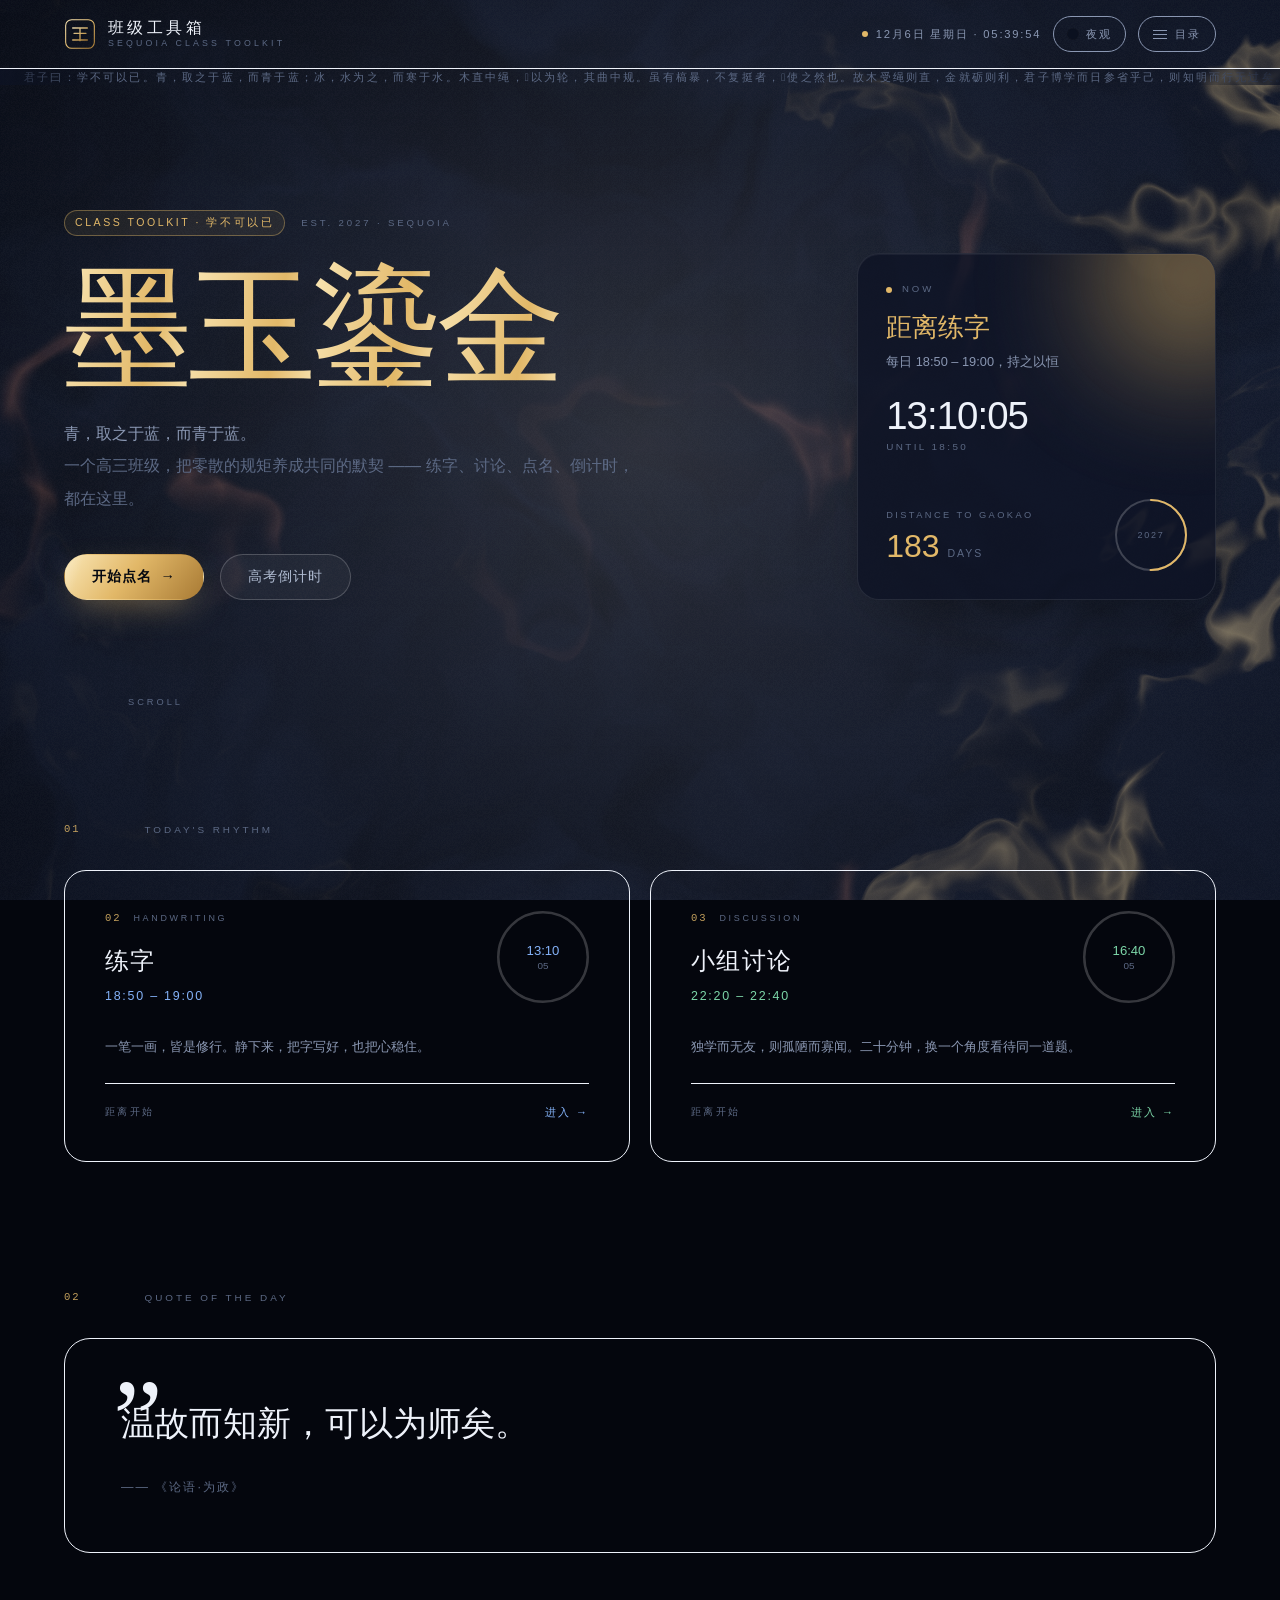
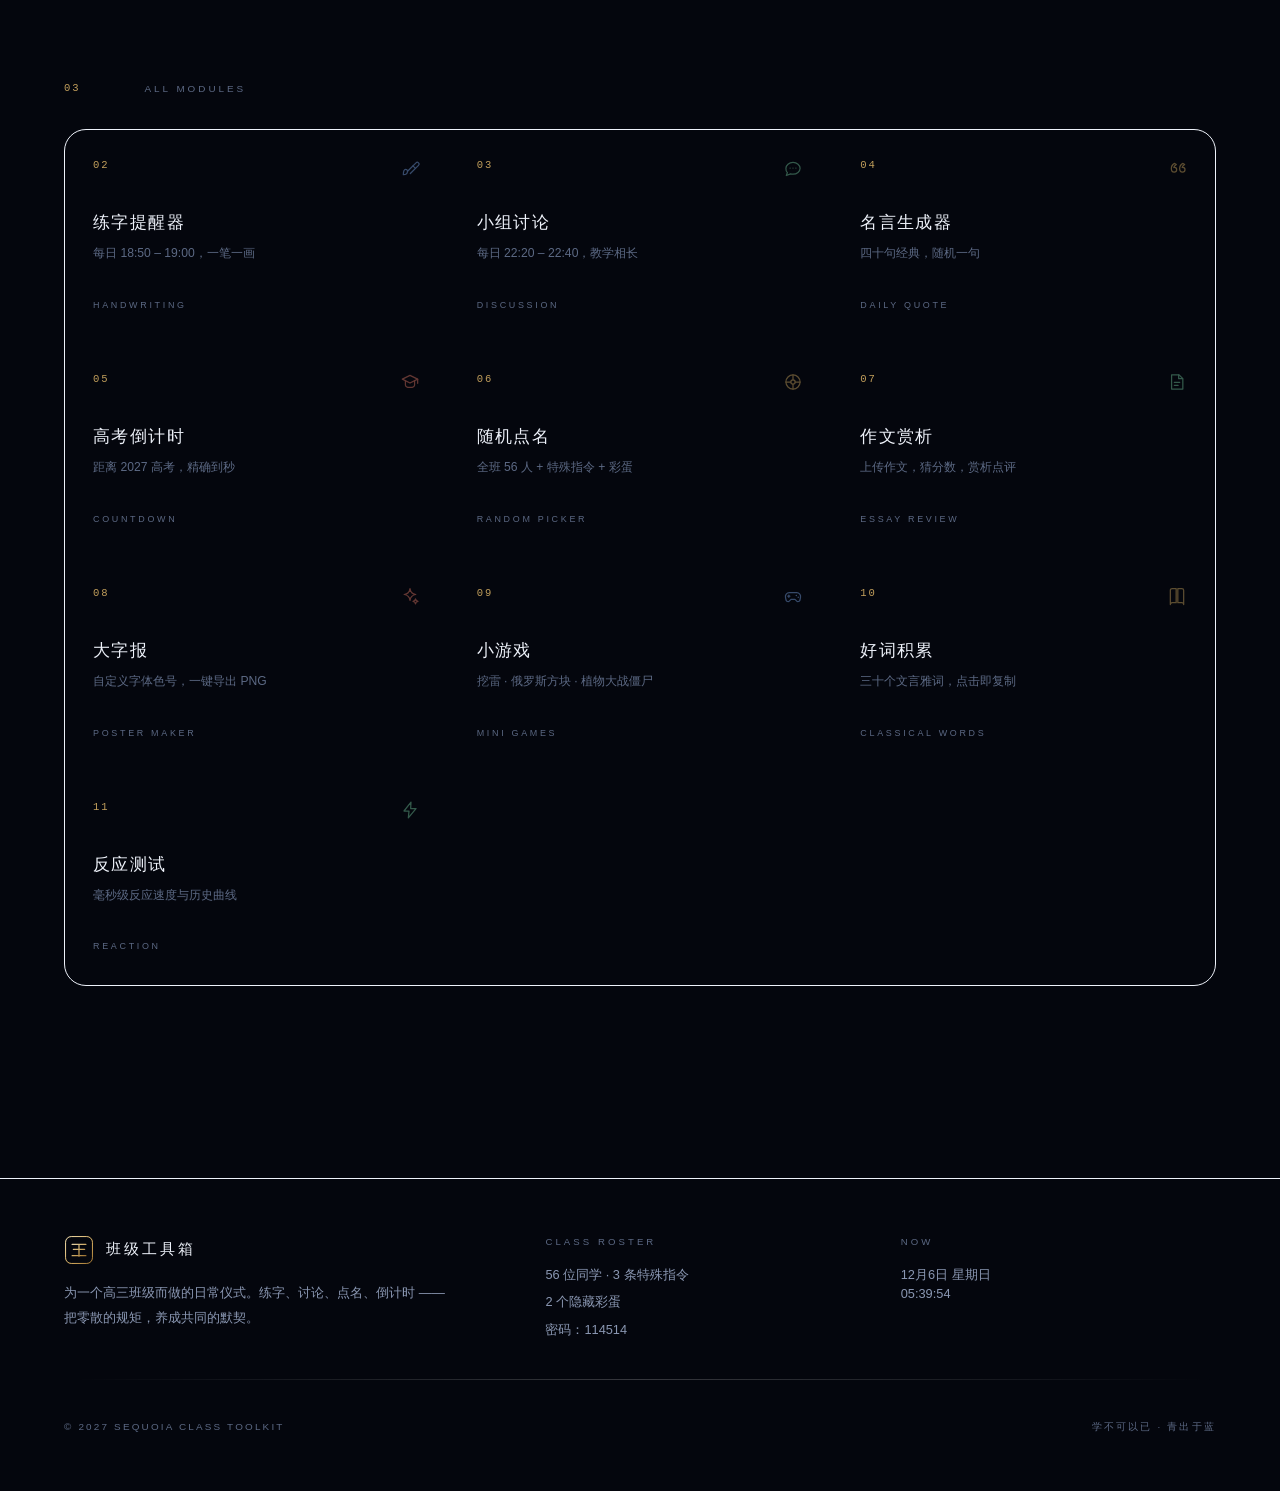
==== commit 077473a9: "deploy: rebuild site (2026-11-22 06:05:40)" ====
--- a/index.html
+++ b/index.html
@@ -1,3385 +1,29 @@
-<!DOCTYPE html>
-<html lang="zh-CN">
-<head>
-<script>
-!(function(j,a,g){j.__itrace_conf = {bid: 'f43basl8-6nqu7l3w',rel: '0.0.1', spa: true, uid: '', plugins:['jserror','interface','perf','resource','flow','blank']};var b = a.createElement("script");var d = a.getElementsByTagName("script")[0];b.type = "text/javascript";b.crossorigin = true;b.async = true;b.onload = function(){j.__itrace && j.__itrace.setReady()};d.parentNode.insertBefore(b,d);b.src = g})(window, document, "https://g.alicdn.com/woodpeckerx/itrace-next/itrace.iife.js")
-</script>
-
-    <meta charset="UTF-8">
-    <meta name="viewport" content="width=device-width, initial-scale=1.0, maximum-scale=1.0, user-scalable=no, viewport-fit=cover">
-    <title>班级日程提醒</title>
-    <style>
-/* ============================================================
-   班级日程提醒 · 高级视觉版
-   设计语言：墨蓝底色 + 鎏金点缀 + 玻璃拟态 + 氛围光晕
-   ============================================================ */
-
-/* SECTION: tokens 设计变量（三主题共用一套变量体系） */
-:root {
-    --bg-1: #0a0e1c;
-    --bg-2: #121b36;
-    --text: #eef1f8;
-    --text-dim: rgba(238, 241, 248, 0.58);
-    --gold-1: #f7e3b0;
-    --gold-2: #e3b968;
-    --gold-3: #c69a45;
-    --accent: #e3b968;
-    --accent-soft: rgba(227, 185, 104, 0.14);
-    --blue: #8db6f7;
-    --green: #7fd6a4;
-    --red: #f2836f;
-    --amber: #f0b45f;
-    --glass: rgba(255, 255, 255, 0.045);
-    --glass-strong: rgba(255, 255, 255, 0.08);
-    --stroke: rgba(255, 255, 255, 0.10);
-    --stroke-gold: rgba(227, 185, 104, 0.30);
-    --shadow: 0 24px 64px rgba(0, 0, 0, 0.45);
-    --aurora-1: rgba(227, 185, 104, 0.13);
-    --aurora-2: rgba(90, 140, 255, 0.12);
-    --aurora-3: rgba(120, 220, 180, 0.06);
-    --vignette: rgba(0, 0, 0, 0.38);
-    --panel-bg: rgba(16, 22, 42, 0.82);
-    --radius: 20px;
-    --font-main: "HarmonyOS Sans SC", "MiSans", "PingFang SC", "Microsoft YaHei UI", "Microsoft YaHei", "Noto Sans SC", "Segoe UI", system-ui, sans-serif;
-}
-
-/* SECTION: theme-light 日间主题变量 */
-body.theme-light {
-    --bg-1: #f7f4ed;
-    --bg-2: #efe9dc;
-    --text: #2b2f3a;
-    --text-dim: rgba(43, 47, 58, 0.58);
-    --gold-1: #d9b469;
-    --gold-2: #b98f3c;
-    --gold-3: #9a742c;
-    --accent: #a97f2e;
-    --accent-soft: rgba(169, 127, 46, 0.10);
-    --blue: #3d6fb5;
-    --green: #2e8b57;
-    --red: #c4553f;
-    --amber: #b07a24;
-    --glass: rgba(255, 255, 255, 0.55);
-    --glass-strong: rgba(255, 255, 255, 0.75);
-    --stroke: rgba(43, 47, 58, 0.10);
-    --stroke-gold: rgba(169, 127, 46, 0.28);
-    --shadow: 0 20px 50px rgba(90, 70, 40, 0.14);
-    --aurora-1: rgba(217, 180, 105, 0.22);
-    --aurora-2: rgba(120, 160, 230, 0.14);
-    --aurora-3: rgba(140, 200, 160, 0.10);
-    --vignette: rgba(120, 95, 55, 0.07);
-    --panel-bg: rgba(255, 253, 248, 0.88);
-}
-
-/* SECTION: theme-green 护眼绿主题变量 */
-body.theme-green {
-    --bg-1: #e8f0e3;
-    --bg-2: #dae7d3;
-    --text: #22402c;
-    --text-dim: rgba(34, 64, 44, 0.60);
-    --gold-1: #c9a55c;
-    --gold-2: #a5813a;
-    --gold-3: #87682c;
-    --accent: #8a6a2f;
-    --accent-soft: rgba(138, 106, 47, 0.10);
-    --blue: #3a6ea5;
-    --green: #3f7d4f;
-    --red: #b8503c;
-    --amber: #9c7426;
-    --glass: rgba(255, 255, 255, 0.45);
-    --glass-strong: rgba(255, 255, 255, 0.66);
-    --stroke: rgba(34, 64, 44, 0.10);
-    --stroke-gold: rgba(138, 106, 47, 0.28);
-    --shadow: 0 20px 50px rgba(40, 70, 45, 0.14);
-    --aurora-1: rgba(201, 165, 92, 0.16);
-    --aurora-2: rgba(110, 170, 200, 0.12);
-    --aurora-3: rgba(90, 160, 100, 0.10);
-    --vignette: rgba(30, 60, 35, 0.06);
-    --panel-bg: rgba(244, 249, 240, 0.88);
-}
-
-/* SECTION: base 全局基础 */
-* {
-    box-sizing: border-box;
-    -webkit-tap-highlight-color: transparent;
-}
-
-html, body {
-    margin: 0;
-    padding: 0;
-    width: 100vw;
-    height: 100vh;
-    overflow: hidden;
-    color: var(--text);
-    font-family: var(--font-main);
-    transition: background-color 0.5s ease, color 0.5s ease;
-}
-
-body {
-    display: flex;
-    flex-direction: column;
-    justify-content: center;
-    align-items: center;
-    background: linear-gradient(165deg, var(--bg-2) 0%, var(--bg-1) 58%);
-    -webkit-user-select: none;
-    user-select: none;
-    animation: bodyFadeIn 0.7s ease-out;
-}
-
-img, video, svg { max-width: 100%; height: auto; }
-
-::selection { background: rgba(227, 185, 104, 0.32); }
-
-::-webkit-scrollbar { width: 8px; height: 8px; }
-::-webkit-scrollbar-track { background: transparent; }
-::-webkit-scrollbar-thumb { background: var(--stroke-gold); border-radius: 8px; }
-
-/* SECTION: ambient 背景氛围光晕 */
-body::before {
-    content: "";
-    position: fixed;
-    inset: -25%;
-    z-index: 0;
-    pointer-events: none;
-    background:
-        radial-gradient(36% 44% at 16% 10%, var(--aurora-1), transparent 72%),
-        radial-gradient(42% 50% at 86% 84%, var(--aurora-2), transparent 72%),
-        radial-gradient(30% 38% at 72% 12%, var(--aurora-3), transparent 70%);
-    animation: auroraDrift 28s ease-in-out infinite alternate;
-}
-
-body::after {
-    content: "";
-    position: fixed;
-    inset: 0;
-    z-index: 0;
-    pointer-events: none;
-    background: radial-gradient(130% 105% at 50% 0%, transparent 58%, var(--vignette));
-}
-
-@keyframes auroraDrift {
-    0%   { transform: translate3d(0, 0, 0) scale(1); }
-    50%  { transform: translate3d(2.5%, -2%, 0) scale(1.06); }
-    100% { transform: translate3d(-2%, 2.5%, 0) scale(1.03); }
-}
-
-@keyframes bodyFadeIn {
-    from { opacity: 0; }
-    to   { opacity: 1; }
-}
-
-/* SECTION: ticker 顶部无缝滚动条（替代旧 marquee） */
-.ticker-bar {
-    position: absolute;
-    top: 0; left: 0;
-    width: 100%;
-    height: 46px;
-    display: flex;
-    align-items: center;
-    background: var(--glass-strong);
-    backdrop-filter: blur(18px);
-    -webkit-backdrop-filter: blur(18px);
-    border-bottom: 1px solid var(--stroke);
-    z-index: 20;
-    overflow: hidden;
-}
-
-.ticker-bar::after {
-    content: "";
-    position: absolute;
-    left: 0; bottom: 0;
-    width: 100%;
-    height: 1px;
-    background: linear-gradient(90deg, transparent, var(--stroke-gold), transparent);
-}
-
-.ticker-viewport {
-    position: relative;
-    flex: 1;
-    overflow: hidden;
-    height: 100%;
-    display: flex;
-    align-items: center;
-    -webkit-mask-image: linear-gradient(90deg, transparent, #000 5%, #000 95%, transparent);
-    mask-image: linear-gradient(90deg, transparent, #000 5%, #000 95%, transparent);
-}
-
-.ticker-track {
-    display: inline-flex;
-    white-space: nowrap;
-    will-change: transform;
-    animation: tickerScroll 120s linear infinite;
-}
-
-.ticker-text {
-    padding-right: 90px;
-    font-size: clamp(13px, 1.05vw, 18px);
-    letter-spacing: 0.08em;
-    color: var(--text-dim);
-}
-
-@keyframes tickerScroll {
-    from { transform: translateX(0); }
-    to   { transform: translateX(-50%); }
-}
-
-/* SECTION: top-controls 语言 / 主题切换 */
-.top-controls {
-    position: absolute;
-    top: 62px;
-    right: 22px;
-    z-index: 25;
-    display: flex;
-    gap: 10px;
-    align-items: center;
-}
-
-.custom-dropdown { position: relative; display: inline-block; }
-
-.dropdown-toggle {
-    display: flex;
-    align-items: center;
-    gap: 8px;
-    min-height: 42px;
-    padding: 8px 18px;
-    font-size: clamp(13px, 1.05vw, 17px);
-    font-family: inherit;
-    font-weight: 500;
-    letter-spacing: 0.04em;
-    color: var(--text);
-    background: var(--glass);
-    border: 1px solid var(--stroke);
-    border-radius: 999px;
-    backdrop-filter: blur(14px);
-    -webkit-backdrop-filter: blur(14px);
-    cursor: pointer;
-    outline: none;
-    transition: border-color 0.3s ease, background-color 0.3s ease, transform 0.25s ease, box-shadow 0.3s ease;
-    box-shadow: 0 4px 16px rgba(0, 0, 0, 0.12);
-}
-
-.dropdown-toggle:hover {
-    border-color: var(--stroke-gold);
-    background: var(--accent-soft);
-    transform: translateY(-1px);
-}
-
-.dropdown-toggle:active { transform: scale(0.97); }
-
-.dropdown-arrow {
-    font-size: 0.75em;
-    opacity: 0.65;
-    transition: transform 0.3s cubic-bezier(0.4, 0, 0.2, 1);
-}
-
-.dropdown-toggle.active .dropdown-arrow { transform: rotate(180deg); }
-
-.dropdown-menu {
-    position: absolute;
-    top: calc(100% + 10px);
-    right: 0;
-    min-width: 150px;
-    background: var(--panel-bg);
-    backdrop-filter: blur(22px);
-    -webkit-backdrop-filter: blur(22px);
-    border: 1px solid var(--stroke);
-    border-radius: 16px;
-    box-shadow: var(--shadow);
-    opacity: 0;
-    visibility: hidden;
-    transform: translateY(-8px) scale(0.96);
-    transition: all 0.28s cubic-bezier(0.4, 0, 0.2, 1);
-    z-index: 100;
-    overflow: hidden;
-    padding: 6px;
-}
-
-.custom-dropdown.active .dropdown-menu {
-    opacity: 1;
-    visibility: visible;
-    transform: translateY(0) scale(1);
-}
-
-.dropdown-item {
-    padding: 10px 16px;
-    font-size: clamp(13px, 1vw, 16px);
-    color: var(--text-dim);
-    cursor: pointer;
-    border-radius: 10px;
-    transition: all 0.2s ease;
-    font-weight: 400;
-}
-
-.dropdown-item:hover {
-    background: var(--accent-soft);
-    color: var(--accent);
-    transform: translateX(3px);
-}
-
-.dropdown-item:active { background: var(--accent-soft); }
-
-/* SECTION: hamburger 汉堡菜单按钮 */
-.hamburger-btn {
-    position: absolute;
-    top: 64px;
-    left: 24px;
-    z-index: 30;
-    background: var(--glass);
-    border: 1px solid var(--stroke);
-    border-radius: 14px;
-    backdrop-filter: blur(14px);
-    -webkit-backdrop-filter: blur(14px);
-    cursor: pointer;
-    width: 46px;
-    height: 46px;
-    display: flex;
-    flex-direction: column;
-    align-items: center;
-    justify-content: center;
-    gap: 5px;
-    transition: border-color 0.3s ease, transform 0.25s ease;
-}
-
-.hamburger-btn:hover { border-color: var(--stroke-gold); transform: translateY(-1px); }
-
-.hamburger-btn span {
-    display: block;
-    width: 20px;
-    height: 2px;
-    background-color: var(--text);
-    border-radius: 2px;
-    transition: all 0.35s cubic-bezier(0.4, 0, 0.2, 1);
-    transform-origin: center center;
-}
-
-.hamburger-btn.active span:nth-child(1) { transform: rotate(45deg) translate(5px, 5px); }
-.hamburger-btn.active span:nth-child(2) { opacity: 0; transform: scaleX(0); }
-.hamburger-btn.active span:nth-child(3) { transform: rotate(-45deg) translate(5px, -5px); }
-
-/* SECTION: side-menu 侧边导航 */
-.menu-overlay {
-    position: fixed;
-    inset: 0;
-    background: rgba(4, 7, 16, 0.42);
-    z-index: 35;
-    opacity: 0;
-    pointer-events: none;
-    transition: opacity 0.3s ease;
-    backdrop-filter: blur(5px);
-    -webkit-backdrop-filter: blur(5px);
-}
-
-body.theme-light .menu-overlay { background: rgba(60, 50, 30, 0.25); }
-body.theme-green .menu-overlay { background: rgba(20, 45, 25, 0.25); }
-
-.menu-overlay.active { opacity: 1; pointer-events: auto; }
-
-.menu-panel {
-    position: fixed;
-    top: 0; left: 0;
-    width: 280px;
-    height: 100%;
-    background: var(--panel-bg);
-    backdrop-filter: blur(26px);
-    -webkit-backdrop-filter: blur(26px);
-    border-right: 1px solid var(--stroke);
-    z-index: 36;
-    transform: translateX(-105%);
-    transition: transform 0.38s cubic-bezier(0.4, 0, 0.2, 1);
-    padding: 30px 22px;
-    display: flex;
-    flex-direction: column;
-    box-shadow: var(--shadow);
-}
-
-.menu-panel.active { transform: translateX(0); }
-
-.menu-header {
-    display: flex;
-    justify-content: space-between;
-    align-items: center;
-    margin-bottom: 30px;
-    padding: 6px 6px 20px;
-    border-bottom: 1px solid var(--stroke);
-}
-
-.menu-title {
-    font-size: 1.05rem;
-    font-weight: 600;
-    letter-spacing: 0.14em;
-    background: linear-gradient(140deg, var(--gold-1), var(--gold-3));
-    -webkit-background-clip: text;
-    background-clip: text;
-    -webkit-text-fill-color: transparent;
-    color: var(--accent);
-}
-
-.menu-close {
-    background: none;
-    border: none;
-    color: var(--text-dim);
-    font-size: 1.15rem;
-    cursor: pointer;
-    padding: 8px 10px;
-    border-radius: 10px;
-    transition: all 0.2s ease;
-    line-height: 1;
-}
-
-.menu-close:hover { background: var(--accent-soft); color: var(--accent); }
-
-.menu-nav { display: flex; flex-direction: column; gap: 8px; }
-
-.menu-link {
-    text-decoration: none;
-    color: var(--text-dim);
-    font-size: 1rem;
-    font-weight: 400;
-    padding: 12px 14px;
-    border-radius: 14px;
-    border: 1px solid transparent;
-    transition: all 0.28s ease;
-    display: flex;
-    align-items: center;
-    gap: 12px;
-    letter-spacing: 0.06em;
-    opacity: 0;
-    transform: translateX(-18px);
-}
-
-.menu-panel.active .menu-link { opacity: 1; transform: translateX(0); }
-.menu-panel.active .menu-link:nth-child(1) { transition: all 0.35s ease 0.06s; }
-.menu-panel.active .menu-link:nth-child(2) { transition: all 0.35s ease 0.12s; }
-.menu-panel.active .menu-link:nth-child(3) { transition: all 0.35s ease 0.18s; }
-.menu-panel.active .menu-link:nth-child(4) { transition: all 0.35s ease 0.24s; }
-.menu-panel.active .menu-link:nth-child(5) { transition: all 0.35s ease 0.30s; }
-.menu-panel.active .menu-link:nth-child(6) { transition: all 0.35s ease 0.36s; }
-.menu-panel.active .menu-link:nth-child(7) { transition: all 0.35s ease 0.42s; }
-.menu-panel.active .menu-link:nth-child(8) { transition: all 0.35s ease 0.48s; }
-.menu-panel.active .menu-link:nth-child(9) { transition: all 0.35s ease 0.54s; }
-
-.menu-icon {
-    width: 36px;
-    height: 36px;
-    flex: 0 0 36px;
-    display: inline-flex;
-    align-items: center;
-    justify-content: center;
-    font-size: 1rem;
-    background: var(--glass);
-    border: 1px solid var(--stroke);
-    border-radius: 11px;
-    transition: all 0.28s ease;
-}
-
-.menu-link:hover { background: var(--accent-soft); color: var(--accent); }
-.menu-link:hover .menu-icon { border-color: var(--stroke-gold); }
-
-.menu-link.active {
-    background: linear-gradient(135deg, var(--accent-soft), transparent);
-    border-color: var(--stroke-gold);
-    color: var(--accent);
-    font-weight: 600;
-}
-
-.menu-link.active .menu-icon {
-    background: var(--accent-soft);
-    border-color: var(--stroke-gold);
-}
-
-.menu-footer {
-    margin-top: auto;
-    padding: 16px 8px 4px;
-    border-top: 1px solid var(--stroke);
-    font-size: 0.72rem;
-    letter-spacing: 0.22em;
-    color: var(--text-dim);
-    opacity: 0.7;
-}
-
-/* SECTION: layout 页面容器 */
-.page-section {
-    display: none;
-    width: 100%;
-    height: 100%;
-    opacity: 0;
-    transform: translateY(8px);
-    overflow-y: auto;
-    position: relative;
-    z-index: 5;
-}
-
-.page-section.active {
-    display: flex;
-    flex-direction: column;
-    align-items: center;
-    opacity: 1;
-    transform: translateY(0);
-}
-
-@keyframes pageFadeIn {
-    from { opacity: 0; transform: translateY(14px); }
-    to   { opacity: 1; transform: translateY(0); }
-}
-
-.page-section.page-enter { animation: pageFadeIn 0.45s ease forwards; }
-
-.content-box {
-    width: 100%;
-    max-width: 1150px;
-    margin: auto;
-    text-align: center;
-    padding: 96px 28px 190px;
-    display: flex;
-    flex-direction: column;
-    align-items: center;
-    justify-content: center;
-}
-
-/* SECTION: eyebrow 小节眉标 */
-.eyebrow {
-    font-size: clamp(10px, 0.85vw, 13px);
-    font-weight: 600;
-    letter-spacing: 0.42em;
-    text-indent: 0.42em;
-    text-transform: uppercase;
-    color: var(--accent);
-    opacity: 0.85;
-    margin-bottom: 16px;
-    display: flex;
-    align-items: center;
-    gap: 14px;
-}
-
-.eyebrow::before, .eyebrow::after {
-    content: "";
-    width: 34px;
-    height: 1px;
-    background: linear-gradient(90deg, transparent, var(--stroke-gold));
-}
-
-.eyebrow::after { background: linear-gradient(90deg, var(--stroke-gold), transparent); }
-
-/* SECTION: main-text 主标题（鎏金渐变字） */
-.main-text {
-    font-size: clamp(30px, 3.3vw, 62px);
-    font-weight: 700;
-    line-height: 1.4;
-    letter-spacing: 0.05em;
-    word-wrap: break-word;
-    background: linear-gradient(160deg, var(--gold-1) 8%, var(--gold-2) 46%, var(--gold-3) 92%);
-    -webkit-background-clip: text;
-    background-clip: text;
-    -webkit-text-fill-color: transparent;
-    color: var(--accent);
-    filter: drop-shadow(0 8px 30px rgba(227, 185, 104, 0.25));
-    animation: glowBreathe 4.5s ease-in-out infinite;
-}
-
-.main-text span { color: inherit; }
-
-@keyframes glowBreathe {
-    0%, 100% { filter: drop-shadow(0 8px 26px rgba(227, 185, 104, 0.20)); }
-    50%      { filter: drop-shadow(0 8px 40px rgba(227, 185, 104, 0.38)); }
-}
-
-/* 时段状态色（由 JS 切换 class，不用行内样式） */
-.main-text.state-danger {
-    background: none;
-    -webkit-text-fill-color: var(--red);
-    color: var(--red);
-    filter: drop-shadow(0 6px 24px rgba(242, 131, 111, 0.30));
-    animation: none;
-}
-
-.main-text.state-muted {
-    background: none;
-    -webkit-text-fill-color: var(--text-dim);
-    color: var(--text-dim);
-    filter: none;
-    animation: none;
-}
-
-/* 子页面标题与主题色变体 */
-.page-title { font-size: clamp(26px, 2.7vw, 50px); animation: none; }
-.main-text.accent-blue {
-    background: none;
-    -webkit-text-fill-color: var(--blue);
-    color: var(--blue);
-    filter: drop-shadow(0 6px 22px rgba(141, 182, 247, 0.22));
-}
-.main-text.accent-green {
-    background: none;
-    -webkit-text-fill-color: var(--green);
-    color: var(--green);
-    filter: drop-shadow(0 6px 22px rgba(127, 214, 164, 0.20));
-}
-
-/* SECTION: countdown 倒计时玻璃胶囊 */
-.countdown {
-    display: inline-flex;
-    align-items: center;
-    gap: 0.55em;
-    align-self: center;
-    margin-top: 14px;
-    padding: 0.6em 1.5em;
-    font-size: clamp(14px, 1.35vw, 24px);
-    font-weight: 500;
-    letter-spacing: 0.06em;
-    font-variant-numeric: tabular-nums;
-    color: var(--text-dim);
-    background: var(--glass);
-    border: 1px solid var(--stroke);
-    border-radius: 999px;
-    backdrop-filter: blur(14px);
-    -webkit-backdrop-filter: blur(14px);
-    transition: color 0.5s ease, border-color 0.5s ease;
-}
-
-.countdown:empty { display: none; }
-
-.countdown.practice { color: var(--blue); border-color: rgba(141, 182, 247, 0.28); background: rgba(141, 182, 247, 0.07); }
-.countdown.discuss  { color: var(--green); border-color: rgba(127, 214, 164, 0.28); background: rgba(127, 214, 164, 0.07); }
-.countdown.discuss.active { color: var(--red); border-color: rgba(242, 131, 111, 0.32); background: rgba(242, 131, 111, 0.08); }
-.countdown.gaokao   { color: var(--amber); border-color: rgba(240, 180, 95, 0.30); background: rgba(240, 180, 95, 0.07); }
-
-/* 心跳动画 */
-@keyframes heartbeat {
-    0%   { transform: scale(1); }
-    15%  { transform: scale(1.15); }
-    30%  { transform: scale(1); }
-    45%  { transform: scale(1.08); }
-    60%  { transform: scale(1); }
-}
-
-.heartbeat-anim { display: inline-block; animation: heartbeat 1.4s infinite; }
-
-/* SECTION: sub-text 与提示气泡 */
-.sub-text {
-    font-size: clamp(14px, 1.3vw, 23px);
-    color: var(--text-dim);
-    margin-top: 16px;
-    line-height: 1.75;
-    font-weight: 300;
-    letter-spacing: 0.03em;
-}
-
-.sub-text p { margin: 0.35em 0; }
-
-.toast {
-    margin-top: 0;
-    font-size: clamp(15px, 1.5vw, 26px);
-    font-weight: 500;
-    line-height: 1.6;
-    padding: 0.8em 1.6em;
-    border-radius: var(--radius);
-    background: var(--glass);
-    border: 1px solid var(--stroke);
-    backdrop-filter: blur(12px);
-    -webkit-backdrop-filter: blur(12px);
-}
-
-.toast-warn   { color: var(--amber); border-color: rgba(240, 180, 95, 0.30); }
-.toast-danger { color: var(--red); border-color: rgba(242, 131, 111, 0.32); }
-.toast-success{ color: var(--green); border-color: rgba(127, 214, 164, 0.30); }
-
-/* SECTION: buttons 按钮体系 */
-.btn-group {
-    margin-top: 36px;
-    display: flex;
-    gap: 18px;
-    justify-content: center;
-    flex-wrap: wrap;
-    align-items: center;
-}
-
-.btn {
-    padding: 0.75em 2em;
-    min-height: 44px;
-    font-size: clamp(14px, 1.2vw, 20px);
-    font-family: inherit;
-    font-weight: 600;
-    letter-spacing: 0.06em;
-    border: none;
-    border-radius: 999px;
-    cursor: pointer;
-    transition: transform 0.25s ease, box-shadow 0.3s ease, filter 0.3s ease;
-}
-
-.btn:hover { transform: translateY(-2px); filter: brightness(1.06); }
-.btn:active { transform: scale(0.97); }
-
-.btn-rebel {
-    background: linear-gradient(135deg, #eec27a, #cf9a44);
-    color: #241a06;
-    box-shadow: 0 10px 30px rgba(227, 185, 104, 0.30);
-}
-
-.btn-stubborn {
-    background: linear-gradient(135deg, #ef8d77, #cf5a41);
-    color: #fff;
-    box-shadow: 0 10px 30px rgba(207, 90, 65, 0.32);
-}
-
-.btn-admit {
-    background: linear-gradient(135deg, #79cf9e, #43a471);
-    color: #06230f;
-    box-shadow: 0 10px 30px rgba(67, 164, 113, 0.30);
-}
-
-.btn-ghost {
-    background: var(--glass);
-    color: var(--text-dim);
-    border: 1px solid var(--stroke);
-    backdrop-filter: blur(12px);
-    -webkit-backdrop-filter: blur(12px);
-}
-
-.btn-ghost:hover { border-color: var(--stroke-gold); color: var(--accent); }
-
-/* SECTION: bottom-bar 底部信息栏 */
-.bottom-bar {
-    position: absolute;
-    bottom: 16px;
-    left: 50%;
-    transform: translateX(-50%);
-    display: flex;
-    flex-direction: column;
-    align-items: center;
-    gap: 10px;
-    z-index: 15;
-    width: max-content;
-    max-width: 94vw;
-}
-
-.schedule {
-    font-size: clamp(13px, 1.15vw, 20px);
-    line-height: 1.5;
-    color: var(--text);
-    background: var(--glass);
-    border: 1px solid var(--stroke);
-    padding: 0.75em 2em;
-    border-radius: 999px;
-    backdrop-filter: blur(16px);
-    -webkit-backdrop-filter: blur(16px);
-    font-weight: 400;
-    letter-spacing: 0.08em;
-    box-shadow: 0 8px 28px rgba(0, 0, 0, 0.14);
-}
-
-.schedule span { color: var(--accent); font-weight: 600; }
-
-.realtime-clock {
-    font-size: clamp(11px, 0.95vw, 16px);
-    color: var(--text-dim);
-    font-variant-numeric: tabular-nums;
-    letter-spacing: 0.14em;
-    opacity: 0.9;
-}
-
-.quote-box {
-    display: flex;
-    align-items: center;
-    gap: 14px;
-    font-size: clamp(12px, 1.05vw, 18px);
-    color: var(--text);
-    background: var(--glass);
-    border: 1px solid var(--stroke);
-    padding: 0.65em 1.4em;
-    border-radius: 999px;
-    backdrop-filter: blur(16px);
-    -webkit-backdrop-filter: blur(16px);
-    font-weight: 300;
-    letter-spacing: 0.04em;
-    max-width: 90vw;
-}
-
-.quote-box::before {
-    content: "❝";
-    color: var(--accent);
-    font-size: 1.2em;
-    opacity: 0.8;
-    flex: 0 0 auto;
-}
-
-#quoteDisplay {
-    display: inline-block;
-    transition: opacity 0.25s ease, transform 0.25s ease;
-}
-
-#quoteDisplay.quote-out, .quote-out { opacity: 0; transform: translateY(8px); }
-
-.quote-btn {
-    flex: 0 0 auto;
-    padding: 0.5em 1.4em;
-    min-height: 36px;
-    font-size: clamp(12px, 1.05vw, 17px);
-    font-family: inherit;
-    font-weight: 500;
-    letter-spacing: 0.05em;
-    border: 1px solid var(--stroke-gold);
-    border-radius: 999px;
-    background: transparent;
-    color: var(--accent);
-    cursor: pointer;
-    transition: all 0.3s ease;
-}
-
-.quote-btn:hover { background: var(--accent-soft); transform: translateY(-1px); }
-.quote-btn.big { padding: 0.7em 2.2em; font-size: clamp(14px, 1.2vw, 20px); margin-top: 22px; }
-
-.quote-btn.spinning { animation: quoteBtnPop 0.6s ease; }
-
-@keyframes quoteBtnPop {
-    0%   { transform: scale(1) rotate(0deg); }
-    25%  { transform: scale(1.15) rotate(-6deg); }
-    55%  { transform: scale(0.95) rotate(4deg); }
-    80%  { transform: scale(1.05) rotate(-2deg); }
-    100% { transform: scale(1) rotate(0deg); }
-}
-
-/* SECTION: quotes-page 名言大卡片 */
-.quote-card {
-    position: relative;
-    max-width: 860px;
-    width: 100%;
-    margin-top: 34px;
-    padding: 46px 54px 40px;
-    background: var(--glass);
-    border: 1px solid var(--stroke);
-    border-radius: var(--radius);
-    backdrop-filter: blur(16px);
-    -webkit-backdrop-filter: blur(16px);
-    box-shadow: var(--shadow);
-    font-size: clamp(18px, 2vw, 34px);
-    line-height: 1.85;
-    letter-spacing: 0.06em;
-    color: var(--text);
-    font-weight: 400;
-}
-
-.quote-card .quote-mark {
-    position: absolute;
-    top: 6px;
-    left: 20px;
-    font-size: 3.2em;
-    line-height: 1;
-    color: var(--accent);
-    opacity: 0.22;
-    pointer-events: none;
-}
-
-#quoteDisplayBig {
-    display: inline-block;
-    transition: opacity 0.25s ease, transform 0.25s ease;
-}
-
-/* SECTION: essay-page 作文赏析 */
-.essay-panel {
-    margin-top: 28px;
-    width: min(680px, 92%);
-    padding: 28px;
-    background: var(--glass);
-    border: 1px solid var(--stroke);
-    border-radius: var(--radius);
-    backdrop-filter: blur(16px);
-    -webkit-backdrop-filter: blur(16px);
-    box-shadow: var(--shadow);
-    text-align: left;
-}
-
-.field-label {
-    display: block;
-    font-size: clamp(12px, 1vw, 16px);
-    letter-spacing: 0.08em;
-    color: var(--text-dim);
-    margin-bottom: 10px;
-}
-
-.file-input {
-    display: block;
-    font-size: 16px;
-    color: var(--text-dim);
-    margin-bottom: 18px;
-}
-
-.file-input::file-selector-button {
-    font-family: inherit;
-    font-size: 14px;
-    padding: 8px 18px;
-    margin-right: 12px;
-    border-radius: 999px;
-    border: 1px solid var(--stroke-gold);
-    background: var(--accent-soft);
-    color: var(--accent);
-    cursor: pointer;
-    transition: all 0.25s ease;
-}
-
-.file-input::file-selector-button:hover { background: var(--accent); color: var(--bg-1); }
-
-.essay-input {
-    width: 100%;
-    height: 210px;
-    padding: 16px 18px;
-    font-size: 16px;
-    line-height: 1.8;
-    font-family: inherit;
-    color: var(--text);
-    background: var(--glass);
-    border: 1px solid var(--stroke);
-    border-radius: 14px;
-    outline: none;
-    resize: vertical;
-    transition: border-color 0.3s ease, box-shadow 0.3s ease;
-}
-
-.essay-input::placeholder { color: var(--text-dim); opacity: 0.6; }
-.essay-input:focus { border-color: var(--stroke-gold); box-shadow: 0 0 0 3px var(--accent-soft); }
-
-.info-card {
-    margin-top: 26px;
-    width: min(680px, 92%);
-    padding: 26px 30px;
-    background: var(--glass);
-    border: 1px solid var(--stroke);
-    border-radius: var(--radius);
-    backdrop-filter: blur(14px);
-    -webkit-backdrop-filter: blur(14px);
-    text-align: left;
-}
-
-.info-card p {
-    margin: 0.4em 0;
-    font-size: clamp(13px, 1.1vw, 18px);
-    line-height: 1.8;
-    color: var(--text-dim);
-}
-
-.info-card h3 {
-    margin: 0 0 14px;
-    font-size: clamp(15px, 1.25vw, 21px);
-    font-weight: 600;
-    letter-spacing: 0.12em;
-    color: var(--accent);
-    display: flex;
-    align-items: center;
-    gap: 10px;
-}
-
-.info-card h3::before {
-    content: "";
-    width: 4px;
-    height: 1.1em;
-    border-radius: 2px;
-    background: linear-gradient(180deg, var(--gold-1), var(--gold-3));
-}
-
-.info-card ul {
-    margin: 0;
-    padding-left: 22px;
-    font-size: clamp(13px, 1.1vw, 18px);
-    line-height: 2;
-    color: var(--text-dim);
-}
-
-.info-card ul li::marker { color: var(--accent); }
-
-#essayResult { max-height: 50vh; overflow-y: auto; }
-#essayAnalysis { font-size: clamp(13px, 1.15vw, 19px); line-height: 1.85; color: var(--text); }
-#essayAnalysis p { color: var(--text); }
-
-/* SECTION: essay-game 猜分数游戏 */
-.essay-stats { display:flex; gap:16px; flex-wrap:wrap; margin:16px 0; font-size:clamp(13px,1.1vw,17px); color:var(--text-dim); }
-.essay-stat { background:var(--glass); border:1px solid var(--stroke); border-radius:12px; padding:8px 16px; }
-.essay-stat span { color:var(--accent); font-weight:600; }
-.guess-section { margin:16px 0; padding:18px; background:var(--glass); border:1px solid var(--stroke); border-radius:14px; }
-.guess-section h4 { margin:0 0 12px; font-size:clamp(14px,1.15vw,19px); color:var(--accent); font-weight:600; letter-spacing:0.08em; }
-.guess-row { display:flex; align-items:center; gap:12px; margin:10px 0; flex-wrap:wrap; }
-.guess-label { min-width:56px; font-size:clamp(14px,1.1vw,17px); font-weight:600; color:var(--text); }
-.guess-input { width:72px; padding:8px 10px; font-size:16px; font-family:inherit; text-align:center; color:var(--text); background:var(--glass); border:1px solid var(--stroke); border-radius:10px; outline:none; transition:border-color 0.3s ease; }
-.guess-input:focus { border-color:var(--stroke-gold); }
-.guess-input.correct { border-color:var(--green); background:rgba(127,214,164,0.10); }
-.guess-input.wrong { border-color:var(--red); background:rgba(242,131,111,0.08); }
-.guess-hint { flex:1; min-width:180px; font-size:clamp(12px,1vw,15px); color:var(--text-dim); line-height:1.6; }
-.guess-submit { margin-top:14px; }
-.classical-bonus { margin:12px 0; padding:12px 16px; background:rgba(227,185,104,0.08); border:1px solid var(--stroke-gold); border-radius:12px; font-size:clamp(13px,1.05vw,16px); color:var(--accent); }
-.final-result { margin-top:18px; padding:18px; background:var(--glass); border:1px solid var(--stroke-gold); border-radius:14px; }
-.final-result h4 { margin:0 0 10px; color:var(--accent); font-size:clamp(15px,1.2vw,20px); }
-.score-bar { display:flex; gap:18px; flex-wrap:wrap; margin:12px 0; }
-.score-item { text-align:center; padding:10px 18px; background:var(--glass); border:1px solid var(--stroke); border-radius:12px; min-width:80px; }
-.score-item .score-num { font-size:clamp(22px,2vw,36px); font-weight:700; color:var(--accent); }
-.score-item .score-cat { font-size:clamp(11px,0.9vw,14px); color:var(--text-dim); margin-top:4px; }
-
-/* SECTION: poster 大字报生成器 */
-.poster-controls { display:grid; grid-template-columns:1fr 1fr; gap:14px; margin-bottom:18px; }
-.poster-control-group { display:flex; flex-direction:column; gap:6px; }
-.poster-control-group label { font-size:clamp(12px,0.95vw,15px); color:var(--text-dim); letter-spacing:0.06em; }
-.poster-select, .poster-range { width:100%; padding:8px 12px; font-size:14px; font-family:inherit; color:var(--text); background:var(--glass); border:1px solid var(--stroke); border-radius:10px; outline:none; transition:border-color 0.3s ease; }
-.poster-select:focus, .poster-range:focus { border-color:var(--stroke-gold); }
-.poster-color-row { display:flex; align-items:center; gap:10px; }
-.poster-color-input { width:42px; height:36px; border:1px solid var(--stroke); border-radius:8px; cursor:pointer; background:transparent; padding:2px; }
-.poster-color-hex { flex:1; padding:8px 12px; font-size:14px; font-family:'Courier New',monospace; color:var(--text); background:var(--glass); border:1px solid var(--stroke); border-radius:10px; outline:none; }
-.poster-textarea { width:100%; height:110px; padding:14px 16px; font-size:16px; line-height:1.7; font-family:inherit; color:var(--text); background:var(--glass); border:1px solid var(--stroke); border-radius:14px; outline:none; resize:vertical; transition:border-color 0.3s ease; margin-bottom:14px; }
-.poster-textarea:focus { border-color:var(--stroke-gold); box-shadow:0 0 0 3px var(--accent-soft); }
-.poster-textarea::placeholder { color:var(--text-dim); opacity:0.6; }
-.poster-preview-wrap { margin-top:18px; }
-.poster-preview-label { font-size:clamp(13px,1vw,16px); color:var(--text-dim); margin-bottom:10px; letter-spacing:0.06em; }
-.poster-preview { width:100%; min-height:280px; border-radius:16px; display:flex; align-items:center; justify-content:center; padding:36px 28px; overflow:hidden; word-break:break-all; line-height:1.6; box-shadow:var(--shadow); transition:all 0.3s ease; }
-
-/* SECTION: picker 随机抽取系统 */
-.picker-display { position:relative; width:100%; min-height:200px; margin:20px 0; display:flex; align-items:center; justify-content:center; border-radius:var(--radius); background:var(--glass); border:1px solid var(--stroke); backdrop-filter:blur(16px); -webkit-backdrop-filter:blur(16px); overflow:hidden; }
-.picker-name { font-size:clamp(36px,4vw,72px); font-weight:700; color:var(--accent); text-align:center; transition:all 0.15s ease; letter-spacing:0.1em; z-index:2; position:relative; }
-.picker-name.cycling { filter:blur(2px); opacity:0.7; }
-.picker-name.winner { animation:winnerPop 0.8s ease forwards; filter:none; opacity:1; }
-@keyframes winnerPop { 0%{transform:scale(0.3);opacity:0} 50%{transform:scale(1.3)} 70%{transform:scale(0.95)} 100%{transform:scale(1);opacity:1} }
-.picker-id { display:block; font-size:clamp(14px,1.3vw,22px); color:var(--text-dim); margin-top:8px; letter-spacing:0.15em; font-weight:400; }
-.picker-particles { position:absolute; inset:0; pointer-events:none; z-index:1; }
-.picker-particle { position:absolute; border-radius:50%; animation:particleFloat 2s ease-out forwards; }
-@keyframes particleFloat { 0%{transform:translate(0,0) scale(1);opacity:1} 100%{transform:translate(var(--tx),var(--ty)) scale(0);opacity:0} }
-.picker-grid { display:grid; grid-template-columns:repeat(auto-fill,minmax(90px,1fr)); gap:8px; margin:18px 0; max-height:280px; overflow-y:auto; padding:4px; }
-.picker-grid-item { padding:8px 6px; text-align:center; font-size:clamp(12px,0.95vw,15px); color:var(--text-dim); background:var(--glass); border:1px solid var(--stroke); border-radius:10px; transition:all 0.3s ease; cursor:default; }
-.picker-grid-item.highlight { background:var(--accent-soft); border-color:var(--stroke-gold); color:var(--accent); transform:scale(1.05); }
-.picker-grid-item.winner-item { background:linear-gradient(135deg,var(--accent-soft),rgba(227,185,104,0.22)); border-color:var(--accent); color:var(--accent); font-weight:700; transform:scale(1.12); box-shadow:0 4px 20px rgba(227,185,104,0.30); }
-.picker-confetti { position:fixed; pointer-events:none; z-index:999; }
-.picker-confetti-piece { position:fixed; width:10px; height:10px; animation:confettiFall 2.5s ease-out forwards; }
-@keyframes confettiFall { 0%{transform:translateY(0) rotate(0deg);opacity:1} 100%{transform:translateY(100vh) rotate(720deg);opacity:0} }
-
-/* SECTION: games 小游戏页面 */
-.password-overlay {
-    position: fixed; top: 0; left: 0; width: 100%; height: 100%;
-    background: rgba(10,14,28,0.92); z-index: 1000;
-    display: flex; align-items: center; justify-content: center;
-    backdrop-filter: blur(12px);
-}
-.password-overlay.hidden { display: none; }
-.password-box {
-    background: var(--panel-bg); border: 1px solid var(--stroke-gold);
-    border-radius: var(--radius); padding: 40px 36px; text-align: center;
-    max-width: 360px; width: 90%; box-shadow: var(--shadow);
-}
-.password-box h3 { color: var(--gold-1); margin-bottom: 16px; font-size: 1.3rem; }
-.password-box input {
-    width: 100%; padding: 12px 16px; border-radius: 12px;
-    border: 1px solid var(--stroke); background: var(--glass-strong);
-    color: var(--text); font-size: 1rem; text-align: center;
-    outline: none; margin-bottom: 16px; box-sizing: border-box;
-}
-.password-box input:focus { border-color: var(--accent); }
-.password-box .pwd-error { color: var(--red); font-size: 0.85rem; margin-bottom: 10px; min-height: 1.2em; }
-.game-tabs { display: flex; gap: 8px; margin-bottom: 18px; flex-wrap: wrap; justify-content: center; }
-.game-tab-btn {
-    padding: 10px 20px; border-radius: 12px; border: 1px solid var(--stroke);
-    background: var(--glass); color: var(--text-dim); cursor: pointer;
-    font-size: 0.95rem; transition: all 0.25s ease;
-}
-.game-tab-btn:hover { border-color: var(--stroke-gold); color: var(--accent); }
-.game-tab-btn.active {
-    background: linear-gradient(135deg, var(--accent-soft), transparent);
-    border-color: var(--stroke-gold); color: var(--accent); font-weight: 600;
-}
-.game-container { display: none; flex-direction: column; align-items: center; }
-.game-container.active { display: flex; }
-.game-info-bar {
-    display: flex; gap: 18px; margin-bottom: 12px; flex-wrap: wrap; justify-content: center;
-    font-size: 0.95rem; color: var(--gold-1);
-}
-.game-info-bar span { background: var(--glass); padding: 6px 14px; border-radius: 10px; border: 1px solid var(--stroke); }
-.game-btn {
-    padding: 10px 28px; border-radius: 12px; border: 1px solid var(--stroke-gold);
-    background: var(--accent-soft); color: var(--accent); cursor: pointer;
-    font-size: 1rem; margin-top: 12px; transition: all 0.25s ease;
-}
-.game-btn:hover { background: var(--accent); color: var(--bg-1); }
-/* Minesweeper */
-.ms-grid {
-    display: grid; grid-template-columns: repeat(10, 32px); grid-template-rows: repeat(10, 32px);
-    gap: 2px; margin: 10px auto; user-select: none;
-}
-.ms-cell {
-    width: 32px; height: 32px; background: var(--glass-strong); border: 1px solid var(--stroke);
-    border-radius: 4px; display: flex; align-items: center; justify-content: center;
-    font-size: 0.85rem; font-weight: 700; cursor: pointer; transition: background 0.15s;
-}
-.ms-cell:hover { background: var(--accent-soft); }
-.ms-cell.revealed { background: var(--bg-2); cursor: default; }
-.ms-cell.mine { background: var(--red); color: #fff; }
-.ms-cell.flagged { color: var(--amber); }
-.ms-cell[data-num="1"] { color: var(--blue); }
-.ms-cell[data-num="2"] { color: var(--green); }
-.ms-cell[data-num="3"] { color: var(--red); }
-.ms-cell[data-num="4"] { color: var(--gold-2); }
-.ms-cell[data-num="5"] { color: var(--amber); }
-/* Tetris */
-.tetris-wrapper { display: flex; gap: 18px; align-items: flex-start; flex-wrap: wrap; justify-content: center; }
-.tetris-canvas { border: 2px solid var(--stroke-gold); border-radius: 8px; background: var(--bg-2); }
-.tetris-side { display: flex; flex-direction: column; gap: 10px; min-width: 100px; }
-.tetris-side .info-label { font-size: 0.8rem; color: var(--text-dim); }
-.tetris-side .info-value { font-size: 1.2rem; color: var(--gold-1); font-weight: 700; }
-/* PvZ */
-.pvz-wrapper { position: relative; }
-.pvz-grid {
-    display: grid; grid-template-columns: repeat(9, 48px); grid-template-rows: repeat(5, 48px);
-    gap: 2px; margin: 10px auto; background: var(--bg-2); padding: 4px; border-radius: 8px;
-    border: 1px solid var(--stroke);
-}
-.pvz-cell {
-    width: 48px; height: 48px; background: var(--glass); border: 1px solid var(--stroke);
-    border-radius: 4px; display: flex; align-items: center; justify-content: center;
-    font-size: 1.2rem; cursor: pointer; position: relative; transition: background 0.15s;
-}
-.pvz-cell:hover { background: var(--accent-soft); }
-.pvz-toolbar {
-    display: flex; gap: 10px; margin-bottom: 10px; flex-wrap: wrap; justify-content: center;
-}
-.pvz-plant-btn {
-    padding: 6px 14px; border-radius: 10px; border: 1px solid var(--stroke);
-    background: var(--glass); color: var(--text-dim); cursor: pointer;
-    font-size: 0.85rem; transition: all 0.2s; display: flex; align-items: center; gap: 6px;
-}
-.pvz-plant-btn:hover { border-color: var(--stroke-gold); }
-.pvz-plant-btn.selected { border-color: var(--accent); color: var(--accent); background: var(--accent-soft); }
-.pvz-plant-btn.disabled { opacity: 0.4; cursor: not-allowed; }
-.pvz-sun-display { font-size: 1.1rem; color: var(--amber); font-weight: 700; }
-.pvz-sun-float {
-    position: absolute; width: 36px; height: 36px; background: radial-gradient(circle, #ffe066, #f0b45f);
-    border-radius: 50%; cursor: pointer; z-index: 10; display: flex; align-items: center; justify-content: center;
-    font-size: 1.2rem; animation: sunFloat 3s ease-in-out infinite; box-shadow: 0 0 12px rgba(240,180,95,0.5);
-}
-@keyframes sunFloat { 0%,100%{transform:translateY(0)} 50%{transform:translateY(-8px)} }
-.pvz-bullet {
-    position: absolute; width: 8px; height: 8px; background: var(--green);
-    border-radius: 50%; z-index: 5;
-}
-.pvz-zombie {
-    position: absolute; font-size: 1.3rem; z-index: 6; transition: left 0.1s linear;
-}
-
-/* SECTION: words 好词积累器 */
-.words-search-bar {
-    width: 100%; max-width: 400px; margin: 0 auto 18px; position: relative;
-}
-.words-search-bar input {
-    width: 100%; padding: 12px 18px 12px 40px; border-radius: 14px;
-    border: 1px solid var(--stroke); background: var(--glass-strong);
-    color: var(--text); font-size: 1rem; outline: none; box-sizing: border-box;
-}
-.words-search-bar input:focus { border-color: var(--accent); }
-.words-search-bar::before {
-    content: '🔍'; position: absolute; left: 14px; top: 50%; transform: translateY(-50%);
-    font-size: 1rem; opacity: 0.6;
-}
-.words-categories {
-    display: flex; gap: 8px; flex-wrap: wrap; justify-content: center; margin-bottom: 18px;
-}
-.words-cat-btn {
-    padding: 7px 16px; border-radius: 10px; border: 1px solid var(--stroke);
-    background: var(--glass); color: var(--text-dim); cursor: pointer;
-    font-size: 0.85rem; transition: all 0.2s;
-}
-.words-cat-btn:hover { border-color: var(--stroke-gold); color: var(--accent); }
-.words-cat-btn.active { border-color: var(--accent); color: var(--accent); background: var(--accent-soft); font-weight: 600; }
-.words-grid {
-    display: grid; grid-template-columns: repeat(auto-fill, minmax(140px, 1fr));
-    gap: 12px; width: 100%;
-}
-.word-card {
-    background: var(--glass-strong); border: 1px solid var(--stroke);
-    border-radius: 14px; padding: 18px 14px; text-align: center;
-    cursor: pointer; transition: all 0.25s ease; position: relative; overflow: hidden;
-}
-.word-card:hover { border-color: var(--stroke-gold); transform: translateY(-3px); box-shadow: 0 8px 24px rgba(0,0,0,0.2); }
-.word-card .word-text { font-size: 1.15rem; color: var(--gold-1); font-weight: 700; margin-bottom: 6px; }
-.word-card .word-meaning { font-size: 0.78rem; color: var(--text-dim); line-height: 1.4; }
-.word-card .word-cat-tag {
-    position: absolute; top: 6px; right: 8px; font-size: 0.65rem;
-    color: var(--accent); opacity: 0.7;
-}
-.word-card.copied { border-color: var(--green); }
-.word-card.copied::after {
-    content: '已复制'; position: absolute; bottom: 6px; right: 8px;
-    font-size: 0.7rem; color: var(--green);
-}
-
-/* SECTION: reaction 反应时间测试器 */
-.reaction-area {
-    width: 100%; max-width: 500px; height: 300px; margin: 18px auto;
-    border-radius: var(--radius); display: flex; align-items: center; justify-content: center;
-    flex-direction: column; cursor: pointer; user-select: none;
-    transition: background 0.2s; border: 2px solid var(--stroke);
-    position: relative; overflow: hidden;
-}
-.reaction-area.state-idle { background: var(--glass-strong); }
-.reaction-area.state-waiting { background: rgba(242,131,111,0.25); border-color: var(--red); }
-.reaction-area.state-ready { background: rgba(127,214,164,0.3); border-color: var(--green); }
-.reaction-area.state-result { background: var(--glass-strong); border-color: var(--gold-2); }
-.reaction-area.state-early { background: rgba(242,131,111,0.15); border-color: var(--red); }
-.reaction-text { font-size: 1.4rem; color: var(--text); font-weight: 700; text-align: center; padding: 0 20px; }
-.reaction-sub { font-size: 0.9rem; color: var(--text-dim); margin-top: 8px; }
-.reaction-stats {
-    display: flex; gap: 14px; flex-wrap: wrap; justify-content: center; margin: 14px 0;
-}
-.reaction-stat {
-    background: var(--glass); border: 1px solid var(--stroke); border-radius: 12px;
-    padding: 10px 18px; text-align: center; min-width: 100px;
-}
-.reaction-stat .stat-label { font-size: 0.75rem; color: var(--text-dim); }
-.reaction-stat .stat-value { font-size: 1.3rem; color: var(--gold-1); font-weight: 700; }
-.reaction-chart {
-    width: 100%; max-width: 500px; margin: 14px auto; display: flex;
-    align-items: flex-end; gap: 4px; height: 120px; padding: 0 10px;
-}
-.reaction-bar {
-    flex: 1; background: var(--accent-soft); border: 1px solid var(--stroke-gold);
-    border-radius: 4px 4px 0 0; min-width: 12px; position: relative;
-    transition: height 0.3s ease;
-}
-.reaction-bar .bar-val {
-    position: absolute; top: -18px; left: 50%; transform: translateX(-50%);
-    font-size: 0.65rem; color: var(--text-dim); white-space: nowrap;
-}
-
-/* SECTION: responsive 小屏适配 */
-@media screen and (max-width: 768px) {
-    .ticker-bar { height: 38px; }
-    .ticker-text { font-size: 12px; padding-right: 48px; }
-    .top-controls { top: 50px; right: 12px; gap: 8px; }
-    .dropdown-toggle { min-height: 38px; padding: 6px 14px; font-size: 13px; }
-    .hamburger-btn { top: 50px; left: 12px; width: 42px; height: 42px; }
-    .menu-panel { width: 240px; padding: 24px 16px; }
-    .content-box { padding: 84px 18px 230px; }
-    .quote-card { padding: 34px 26px 28px; }
-    .essay-panel, .info-card { width: 100%; padding: 20px; }
-    .bottom-bar { bottom: 10px; gap: 8px; width: 94vw; }
-    .schedule { padding: 0.6em 1.2em; }
-    .quote-box { flex-wrap: wrap; justify-content: center; border-radius: 18px; }
-    .btn { width: auto; }
-}
-
-/* SECTION: a11y 动效偏好 */
-@media (prefers-reduced-motion: reduce) {
-    *, *::before, *::after {
-        animation-duration: 0.01ms !important;
-        animation-iteration-count: 1 !important;
-        transition-duration: 0.01ms !important;
-    }
-    .ticker-track { animation: none !important; }
-}
-
-    </style>
-</head>
-<body>
-    <!-- SECTION: top-controls 语言切换 + 主题切换 -->
-    <div class="top-controls">
-        <div class="custom-dropdown lang-dropdown" id="langDropdown">
-            <button class="dropdown-toggle lang-toggle" onclick="toggleLangDropdown()" aria-label="切换语言">
-                <span id="currentLangLabel">中文</span>
-                <span class="dropdown-arrow" id="langArrow">▾</span>
-            </button>
-            <div class="dropdown-menu" id="langMenu">
-                <div class="dropdown-item" data-lang="zh" onclick="selectLanguage('zh')">中文</div>
-                <div class="dropdown-item" data-lang="en" onclick="selectLanguage('en')">English</div>
-                <div class="dropdown-item" data-lang="ja" onclick="selectLanguage('ja')">日本語</div>
-                <div class="dropdown-item" data-lang="ko" onclick="selectLanguage('ko')">한국어</div>
-                <div class="dropdown-item" data-lang="fr" onclick="selectLanguage('fr')">Français</div>
-                <div class="dropdown-item" data-lang="es" onclick="selectLanguage('es')">Español</div>
-                <div class="dropdown-item" data-lang="ru" onclick="selectLanguage('ru')">Русский</div>
-                <div class="dropdown-item" data-lang="de" onclick="selectLanguage('de')">Deutsch</div>
-            </div>
-        </div>
-        <!-- 保留原生select用于JS兼容 -->
-        <select id="langSelect" style="display:none;" onchange="setLanguage(this.value)">
-            <option value="zh">中文</option>
-            <option value="en">English</option>
-            <option value="ja">日本語</option>
-            <option value="ko">한국어</option>
-            <option value="fr">Français</option>
-            <option value="es">Español</option>
-            <option value="ru">Русский</option>
-            <option value="de">Deutsch</option>
-        </select>
-        <div class="custom-dropdown theme-dropdown" id="themeDropdown">
-            <button class="dropdown-toggle theme-toggle" onclick="toggleThemeDropdown()" aria-label="切换主题">
-                <span id="currentThemeLabel">🌙 深色模式</span>
-                <span class="dropdown-arrow" id="themeArrow">▾</span>
-            </button>
-            <div class="dropdown-menu" id="themeMenu">
-                <div class="dropdown-item" data-theme="dark" onclick="selectTheme('dark')">🌙 深色模式</div>
-                <div class="dropdown-item" data-theme="light" onclick="selectTheme('light')">☀️ 日间模式</div>
-                <div class="dropdown-item" data-theme="green" onclick="selectTheme('green')">🌿 护眼绿模式</div>
-            </div>
-        </div>
-    </div>
-    <!-- SECTION: ticker 顶部无缝滚动横幅 -->
-    <div class="ticker-bar">
-        <div class="ticker-viewport">
-            <div class="ticker-track" id="tickerTrack">
-                <span class="ticker-text" id="customMarquee"></span>
-                <span class="ticker-text" id="customMarquee2" aria-hidden="true"></span>
-            </div>
-        </div>
-    </div>
-    <!-- SECTION: side-menu 汉堡菜单与侧边导航 -->
-    <button class="hamburger-btn" id="hamburgerBtn" onclick="toggleMenu()" aria-label="打开菜单">
-        <span></span>
-        <span></span>
-        <span></span>
-    </button>
-    <div class="menu-overlay" id="menuOverlay" onclick="closeMenu()"></div>
-    <div class="menu-panel" id="menuPanel" onclick="event.stopPropagation()">
-        <div class="menu-header">
-            <span class="menu-title">班级日程提醒</span>
-            <button class="menu-close" onclick="closeMenu()" aria-label="关闭菜单">✕</button>
-        </div>
-        <nav class="menu-nav">
-            <a href="#" class="menu-link active" data-page="home">
-                <span class="menu-icon">◉</span> 首页
-            </a>
-            <a href="#" class="menu-link" data-page="practice">
-                <span class="menu-icon">✎</span> 练字提醒器
-            </a>
-            <a href="#" class="menu-link" data-page="quotes">
-                <span class="menu-icon">❝</span> 名言生成器
-            </a>
-            <a href="#" class="menu-link" data-page="essay">
-                <span class="menu-icon">☰</span> 语文作文赏析
-            </a>
-            <a href="#" class="menu-link" data-page="poster">
-                <span class="menu-icon">✦</span> 大字报生成器
-            </a>
-            <a href="#" class="menu-link" data-page="picker">
-                <span class="menu-icon">⚅</span> 随机抽取系统
-            </a>
-            <a href="#" class="menu-link" data-page="games">
-                <span class="menu-icon">🎮</span> 小游戏
-            </a>
-            <a href="#" class="menu-link" data-page="words">
-                <span class="menu-icon">📖</span> 好词积累
-            </a>
-            <a href="#" class="menu-link" data-page="reaction">
-                <span class="menu-icon">⚡</span> 反应测试
-            </a>
-        </nav>
-        <div class="menu-footer">学不可以已 · 荀子</div>
-    </div>
-    <!-- SECTION: page-home 主页面 -->
-    <div id="page-home" class="page-section active">
-        <div class="content-box">
-            <div id="mainDisplay"></div>
-            <div id="countdownDisplay"></div>
-            <div id="discussCountdownDisplay" class="countdown discuss"></div>
-            <div id="gaokaoCountdownDisplay" class="countdown gaokao"></div>
-            <div id="btnContainer" class="btn-group"></div>
-        </div>
-    </div>
-    <!-- SECTION: page-practice 练字提醒器 -->
-    <div id="page-practice" class="page-section">
-        <div class="content-box">
-            <div class="eyebrow">HANDWRITING · 持之以恒</div>
-            <div class="main-text page-title accent-blue">练字提醒器</div>
-            <div class="sub-text">
-                <p>每日练字，持之以恒</p>
-                <p>练字不仅能提升书写水平，更能培养耐心与专注力</p>
-            </div>
-            <div id="practiceTimer" class="countdown practice"></div>
-            <div class="info-card">
-                <h3>练字时间</h3>
-                <p>每日 18:50 - 19:00</p>
-                <p>请在此时间段内认真练字，不要偷懒哦！</p>
-            </div>
-        </div>
-    </div>
-    <!-- SECTION: page-quotes 名言生成器 -->
-    <div id="page-quotes" class="page-section">
-        <div class="content-box">
-            <div class="eyebrow">DAILY QUOTE · 每日一句</div>
-            <div class="main-text page-title">名言生成器</div>
-            <div class="quote-card">
-                <span class="quote-mark">❝</span>
-                <span id="quoteDisplayBig"></span>
-            </div>
-            <button id="quoteBtnBig" class="quote-btn big" onclick="quoteBtnClickBig(this)" data-primary-action>换一句</button>
-            <div class="sub-text">
-                <p>每日一句，激励前行</p>
-            </div>
-        </div>
-    </div>
-    <!-- SECTION: page-essay 语文作文赏析（增强版） -->
-    <div id="page-essay" class="page-section">
-        <div class="content-box">
-            <div class="eyebrow">ESSAY REVIEW · 言之有文</div>
-            <div class="main-text page-title accent-green">语文作文赏析</div>
-            <div class="sub-text">
-                <p>上传你的作文，体验猜分数游戏，一起赏析点评</p>
-            </div>
-            <div class="essay-panel">
-                <label class="field-label">作文标题（可选）</label>
-                <input type="text" id="essayTitle" class="essay-input" style="height:42px;margin-bottom:12px;" placeholder="请输入作文标题...">
-                <label class="field-label" for="essayInput">上传作文文件（支持 .txt 格式）</label>
-                <input type="file" id="essayFileInput" accept=".txt" onchange="loadEssayFile(this)" class="file-input">
-                <textarea id="essayInput" class="essay-input" placeholder="在此粘贴你的作文内容，或点击上方上传 txt 文件..."></textarea>
-                <div class="btn-group" style="margin-top:18px;">
-                    <button class="btn btn-admit" onclick="submitEssay()" data-primary-action>提交赏析</button>
-                    <button class="btn btn-ghost" onclick="clearEssay()">清空</button>
-                </div>
-            </div>
-            <div id="essayResult" class="info-card" style="display:none;">
-                <h3>作文统计与评分</h3>
-                <div id="essayAnalysis"></div>
-                <div id="guessGame" style="display:none;"></div>
-            </div>
-            <div class="info-card">
-                <h3>评分规则说明</h3>
-                <ul>
-                    <li>满分60分，内容、情感、表达各占20分</li>
-                    <li>不写标题扣2分</li>
-                    <li>满800字：在40-60分之间随机生成两个分数，差值小于6分取平均值，否则三评</li>
-                    <li>600-800字：按字数比例给分</li>
-                    <li>不足600字：按行给分，两行1分</li>
-                    <li>文言文词语加分：静言思之、揆诸当下、君不见等，每个+1分</li>
-                </ul>
-            </div>
-            <div class="info-card">
-                <h3>写作小技巧</h3>
-                <ul>
-                    <li>开头要引人入胜，可以用设问、引用等手法</li>
-                    <li>中间段落要有详有略，重点内容要展开描写</li>
-                    <li>结尾要升华主题，呼应开头</li>
-                    <li>注意字迹工整，卷面整洁</li>
-                    <li>多积累好词好句，提升文采</li>
-                </ul>
-            </div>
-        </div>
-    </div>
-    <!-- SECTION: page-poster 大字报生成器 -->
-    <div id="page-poster" class="page-section">
-        <div class="content-box">
-            <div class="eyebrow">POSTER MAKER · 大字报生成</div>
-            <div class="main-text page-title accent-blue">大字报生成器</div>
-            <div class="sub-text">
-                <p>自定义字体、颜色和大小，生成醒目大字报</p>
-            </div>
-            <div class="essay-panel">
-                <div class="poster-controls">
-                    <div class="poster-control-group">
-                        <label>字体选择</label>
-                        <select id="posterFont" class="poster-select" onchange="updatePosterPreview()">
-                            <option value="'HarmonyOS Sans SC', sans-serif">HarmonyOS Sans SC</option>
-                            <option value="'Microsoft YaHei', sans-serif">微软雅黑</option>
-                            <option value="'SimHei', sans-serif">黑体</option>
-                            <option value="'KaiTi', serif">楷体</option>
-                            <option value="'FangSong', serif">仿宋</option>
-                            <option value="'STZhongsong', serif">华文中宋</option>
-                            <option value="'STSong', serif">华文宋体</option>
-                            <option value="'STYaoTi', '方正姚体', '华文新魏', serif">方正姚体</option>
-                        </select>
-                    </div>
-                    <div class="poster-control-group" style="display:flex;align-items:flex-end;">
-                        <button class="game-btn" style="margin-top:0;padding:8px 16px;font-size:0.85rem;" onclick="document.getElementById('posterFont').value=\"'STYaoTi', '方正姚体', '华文新魏', serif\";updatePosterPreview()">方正姚体</button>
-                    </div>
-                    <div class="poster-control-group">
-                        <label>字体大小</label>
-                        <input type="range" id="posterSize" class="poster-range" min="32" max="120" value="64" oninput="updatePosterPreview()">
-                    </div>
-                    <div class="poster-control-group">
-                        <label>文字颜色</label>
-                        <div class="poster-color-row">
-                            <input type="color" id="posterColor" class="poster-color-input" value="#f7e3b0" oninput="updatePosterPreview()">
-                            <input type="text" id="posterColorHex" class="poster-color-hex" value="#f7e3b0" oninput="updatePosterFromHex()">
-                        </div>
-                    </div>
-                    <div class="poster-control-group">
-                        <label>背景颜色</label>
-                        <div class="poster-color-row">
-                            <input type="color" id="posterBg" class="poster-color-input" value="#0a0e1c" oninput="updatePosterPreview()">
-                            <input type="text" id="posterBgHex" class="poster-color-hex" value="#0a0e1c" oninput="updatePosterFromHex()">
-                        </div>
-                    </div>
-                </div>
-                <textarea id="posterText" class="poster-textarea" placeholder="请输入大字报内容..." oninput="updatePosterPreview()"></textarea>
-                <div class="btn-group">
-                    <button class="btn btn-rebel" onclick="downloadPoster()">下载大字报</button>
-                    <button class="btn btn-ghost" onclick="clearPoster()">清空</button>
-                </div>
-            </div>
-            <div class="poster-preview-wrap">
-                <div class="poster-preview-label">预览效果</div>
-                <div id="posterPreview" class="poster-preview">请输入文字</div>
-            </div>
-        </div>
-    </div>
-    <!-- SECTION: page-picker 随机抽取系统 -->
-    <div id="page-picker" class="page-section">
-        <div class="content-box">
-            <div class="eyebrow">RANDOM PICKER · 随机抽取</div>
-            <div class="main-text page-title accent-green">随机抽取系统</div>
-            <div class="sub-text">
-                <p>点击按钮，随机抽取同学，带有炫酷动画效果</p>
-            </div>
-            <div class="essay-panel">
-                <div class="picker-display" id="pickerDisplay">
-                    <div class="picker-particles" id="pickerParticles"></div>
-                    <div class="picker-name" id="pickerName">点击按钮开始</div>
-                </div>
-                <div class="btn-group" style="margin-top:20px;">
-                    <button class="btn btn-admit" onclick="startPicker()" id="pickerBtn">开始抽取</button>
-                    <button class="btn btn-ghost" onclick="resetPicker()">重置</button>
-                </div>
-            </div>
-            <div class="info-card">
-                <h3>班级同学列表（共41人）</h3>
-                <div id="pickerGrid" class="picker-grid"></div>
-            </div>
-        </div>
-    </div>
-    <!-- SECTION: page-games 小游戏 -->
-    <div id="page-games" class="page-section">
-        <div class="content-box">
-            <div class="eyebrow">MINI GAMES · 休闲娱乐</div>
-            <div class="main-text page-title accent-blue">小游戏</div>
-            <div class="sub-text"><p>选择一款游戏，放松一下吧！</p></div>
-            <div class="game-tabs">
-                <button class="game-tab-btn active" onclick="switchGameTab('minesweeper',this)">💣 挖雷</button>
-                <button class="game-tab-btn" onclick="switchGameTab('tetris',this)">🧱 俄罗斯方块</button>
-                <button class="game-tab-btn" onclick="switchGameTab('pvz',this)">🌻 植物大战僵尸</button>
-            </div>
-            <!-- Minesweeper -->
-            <div id="game-minesweeper" class="game-container active">
-                <div class="game-info-bar">
-                    <span>💣 剩余: <b id="ms-mine-count">15</b></span>
-                    <span>⏱️ 时间: <b id="ms-timer">0</b>s</span>
-                </div>
-                <div class="ms-grid" id="ms-grid"></div>
-                <button class="game-btn" onclick="initMinesweeper()">重新开始</button>
-            </div>
-            <!-- Tetris -->
-            <div id="game-tetris" class="game-container">
-                <div class="tetris-wrapper">
-                    <canvas id="tetris-canvas" class="tetris-canvas" width="240" height="480"></canvas>
-                    <div class="tetris-side">
-                        <div><div class="info-label">分数</div><div class="info-value" id="tetris-score">0</div></div>
-                        <div><div class="info-label">等级</div><div class="info-value" id="tetris-level">1</div></div>
-                        <div><div class="info-label">行数</div><div class="info-value" id="tetris-lines">0</div></div>
-                        <button class="game-btn" style="margin-top:18px;" onclick="startTetris()" id="tetris-start-btn">开始游戏</button>
-                    </div>
-                </div>
-            </div>
-            <!-- PvZ -->
-            <div id="game-pvz" class="game-container">
-                <div class="pvz-toolbar">
-                    <button class="pvz-plant-btn" onclick="selectPvzPlant('sunflower')" id="pvz-btn-sunflower">🌻 向日葵 (50)</button>
-                    <button class="pvz-plant-btn" onclick="selectPvzPlant('peashooter')" id="pvz-btn-peashooter">🫛 豌豆射手 (100)</button>
-                    <button class="pvz-plant-btn" onclick="selectPvzPlant('wallnut')" id="pvz-btn-wallnut">🥜 坚果墙 (50)</button>
-                    <div class="pvz-sun-display">☀️ <span id="pvz-sun">150</span></div>
-                </div>
-                <div class="game-info-bar">
-                    <span>🌊 波次: <b id="pvz-wave">0</b>/10</span>
-                    <span>🧟 剩余: <b id="pvz-zombies-left">0</b></span>
-                </div>
-                <div class="pvz-wrapper" id="pvz-wrapper">
-                    <div class="pvz-grid" id="pvz-grid"></div>
-                </div>
-                <button class="game-btn" onclick="initPvZ()">重新开始</button>
-            </div>
-        </div>
-    </div>
-    <!-- Password overlay for games -->
-    <div class="password-overlay hidden" id="games-password-overlay">
-        <div class="password-box">
-            <h3>🔒 请输入密码</h3>
-            <p style="color:var(--text-dim);font-size:0.85rem;margin-bottom:14px;">小游戏需要密码才能进入</p>
-            <input type="password" id="games-pwd-input" placeholder="输入密码..." onkeydown="if(event.key==='Enter')checkGamesPassword()">
-            <div class="pwd-error" id="games-pwd-error"></div>
-            <button class="game-btn" onclick="checkGamesPassword()">确认</button>
-            <button class="game-btn" style="background:transparent;border-color:var(--stroke);color:var(--text-dim);margin-left:8px;" onclick="document.getElementById('games-password-overlay').classList.add('hidden');switchPage('home')">返回</button>
-        </div>
-    </div>
-    <!-- SECTION: page-words 好词积累器 -->
-    <div id="page-words" class="page-section">
-        <div class="content-box">
-            <div class="eyebrow">CLASSICAL WORDS · 文言雅词</div>
-            <div class="main-text page-title">好词积累器</div>
-            <div class="sub-text"><p>点击卡片即可复制词语，积累文言好词提升文采</p></div>
-            <div class="words-search-bar">
-                <input type="text" id="words-search" placeholder="搜索词语或释义..." oninput="filterWords()">
-            </div>
-            <div class="words-categories" id="words-categories">
-                <button class="words-cat-btn active" onclick="filterWordsByCat('all')">全部</button>
-                <button class="words-cat-btn" onclick="filterWordsByCat('思考类')">思考类</button>
-                <button class="words-cat-btn" onclick="filterWordsByCat('时间类')">时间类</button>
-                <button class="words-cat-btn" onclick="filterWordsByCat('情感类')">情感类</button>
-                <button class="words-cat-btn" onclick="filterWordsByCat('动作类')">动作类</button>
-                <button class="words-cat-btn" onclick="filterWordsByCat('描写类')">描写类</button>
-            </div>
-            <div class="words-grid" id="words-grid"></div>
-        </div>
-    </div>
-    <!-- SECTION: page-reaction 反应时间测试器 -->
-    <div id="page-reaction" class="page-section">
-        <div class="content-box">
-            <div class="eyebrow">REACTION TEST · 反应速度</div>
-            <div class="main-text page-title accent-green">反应时间测试器</div>
-            <div class="sub-text"><p>测试你的反应速度，毫秒级精准计时</p></div>
-            <div class="reaction-area state-idle" id="reaction-area" onclick="handleReactionClick()">
-                <div class="reaction-text" id="reaction-text">点击此处开始测试</div>
-                <div class="reaction-sub" id="reaction-sub">等待变绿后尽快点击</div>
-            </div>
-            <div class="reaction-stats">
-                <div class="reaction-stat"><div class="stat-label">最佳成绩</div><div class="stat-value" id="reaction-best">-</div></div>
-                <div class="reaction-stat"><div class="stat-label">最近5次平均</div><div class="stat-value" id="reaction-avg">-</div></div>
-                <div class="reaction-stat"><div class="stat-label">尝试次数</div><div class="stat-value" id="reaction-count">0</div></div>
-            </div>
-            <div class="reaction-chart" id="reaction-chart"></div>
-            <div class="btn-group" style="margin-top:14px;">
-                <button class="btn btn-ghost" onclick="resetReaction()">重置记录</button>
-            </div>
-        </div>
-    </div>
-    <!-- SECTION: bottom-bar 底部信息栏 -->
-    <div class="bottom-bar">
-        <div id="scheduleDisplay" class="schedule"></div>
-        <div id="clockDisplay" class="realtime-clock"></div>
-        <div class="quote-box">
-            <span id="quoteDisplay"></span>
-            <button id="quoteBtn" class="quote-btn" onclick="quoteBtnClick(this)">换一句</button>
-        </div>
-    </div>
-        <script>
-        // ================= 自定义配置区 =================
-        const MARQUEE_TEXT = "君子曰：学不可以已。青，取之于蓝，而青于蓝；冰，水为之，而寒于水。木直中绳，𫐓以为轮，其曲中规。虽有槁暴，不复挺者，𫐓使之然也。故木受绳则直，金就砺则利，君子博学而日参省乎己，则知明而行无过矣。故不登高山，不知天之高也；不临深溪，不知地之厚也；不闻先王之遗言，不知学问之大也。干、越、夷、貉之子，生而同声，长而异俗，教使之然也。诗曰：“嗟尔君子，无恒安息。靖共尔位，好是正直。神之听之，介尔景福。”神莫大于化道，福莫长于无祸。吾尝终日而思矣，不如须臾之所学也；吾尝跂而望矣，不如登高之博见也。登高而招，臂非加长也，而见者远；顺风而呼，声非加疾也，而闻者彰。假舆马者，非利足也，而致千里；假舟楫者，非能水也，而绝江河。君子生非异也，善假于物也。(君子生 通：性)南方有鸟焉，名曰蒙鸠，以羽为巢，而编之以发，系之苇苕，风至苕折，卵破子死。巢非不完也，所系者然也。西方有木焉，名曰射干，茎长四寸，生于高山之上，而临百仞之渊，木茎非能长也，所立者然也。蓬生麻中，不扶而直；白沙在涅，与之俱黑。兰槐之根是为芷，其渐之滫，君子不近，庶人不服。其质非不美也，所渐者然也。故君子居必择乡，游必就士，所以防邪辟而近中正也。物类之起，必有所始。荣辱之来，必象其德。肉腐出虫，鱼枯生蠹。怠慢忘身，祸灾乃作。强自取柱，柔自取束。邪秽在身，怨之所构。施薪若一，火就燥也，平地若一，水就湿也。草木畴生，禽兽群焉，物各从其类也。是故质的张，而弓矢至焉；林木茂，而斧斤至焉；树成荫，而众鸟息焉。醯酸，而蜹聚焉。故言有招祸也，行有招辱也，君子慎其所立乎！积土成山，风雨兴焉；积水成渊，蛟龙生焉；积善成德，而神明自得，圣心备焉。故不积跬步，无以至千里；不积小流，无以成江海。骐骥一跃，不能十步；驽马十驾，功在不舍。锲而舍之，朽木不折；锲而不舍，金石可镂。蚓无爪牙之利，筋骨之强，上食埃土，下饮黄泉，用心一也。蟹六跪而二螯，非蛇鳝之穴无可寄托者，用心躁也。(江海 一作：江河)是故无冥冥之志者，无昭昭之明；无惛惛之事者，无赫赫之功。行衢道者不至，事两君者不容。目不能两视而明，耳不能两听而聪。螣蛇无足而飞，鼫鼠五技而穷。《诗》曰：“尸鸠在桑，其子七兮。淑人君子，其仪一兮。其仪一兮，心如结兮！”故君子结于一也。昔者瓠巴鼓瑟，而流鱼出听；伯牙鼓琴，而六马仰秣。故声无小而不闻，行无隐而不形。玉在山而草木润，渊生珠而崖不枯。为善不积邪？安有不闻者乎？学恶乎始？恶乎终？曰：其数则始乎诵经，终乎读礼；其义则始乎为士，终乎为圣人，真积力久则入，学至乎没而后止也。故学数有终，若其义则不可须臾舍也。为之，人也；舍之，禽兽也。故书者，政事之纪也；诗者，中声之所止也；礼者，法之大分，类之纲纪也，故学至乎礼而止矣。夫是之谓道德之极。礼之敬文也，乐之中和也，诗书之博也，春秋之微也，在天地之间者毕矣。君子之学也，入乎耳，箸乎心，布乎四体，形乎动静。端而言，蝡而动，一可以为法则。小人之学也，入乎耳，出乎口；口耳之间，则四寸耳，曷足以美七尺之躯哉！古之学者为己，今之学者为人。君子之学也，以美其身；小人之学也，以为禽犊。故不问而告谓之傲，问一而告二谓之囋。傲非也，囋非也；君子如向矣。学莫便乎近其人。礼乐法而不说，诗书故而不切，春秋约而不速。方其人之习君子之说，则尊以遍矣，周于世矣。故曰：学莫便乎近其人。学之经莫速乎好其人，隆礼次之。上不能好其人，下不能隆礼，安特将学杂识志，顺诗书而已耳。则末世穷年，不免为陋儒而已。将原先王，本仁义，则礼正其经纬蹊径也。若挈裘领，诎五指而顿之，顺者不可胜数也。不道礼宪，以诗书为之，譬之犹以指测河也，以戈舂黍也，以锥餐壶也，不可以得之矣。故隆礼，虽未明，法士也；不隆礼，虽察辩，散儒也。问楛者，勿告也；告楛者，勿问也；说楛者，勿听也。有争气者，勿与辩也。故必由其道至，然后接之；非其道则避之。故礼恭，而后可与言道之方；辞顺，而后可与言道之理；色从而后可与言道之致。故未可与言而言，谓之傲；可与言而不言，谓之隐；不观气色而言，谓瞽。故君子不傲、不隐、不瞽，谨顺其身。诗曰：“匪交匪舒，天子所予。”此之谓也。百发失一，不足谓善射；千里蹞步不至，不足谓善御；伦类不通，仁义不一，不足谓善学。学也者，固学一之也。一出焉，一入焉，涂巷之人也；其善者少，不善者多，桀纣盗跖也；全之尽之，然后学者也。君子知夫不全不粹之不足以为美也，故诵数以贯之，思索以通之，为其人以处之，除其害者以持养之。使目非是无欲见也，使耳非是无欲闻也，使口非是无欲言也，使心非是无欲虑也。及至其致好之也，目好之五色，耳好之五声，口好之五味，心利之有天下。是故权利不能倾也，群众不能移也，天下不能荡也。生乎由是，死乎由是，夫是之谓德操。德操然后能定，能定然后能应。能定能应，夫是之谓成人。天见其明，地见其光，君子贵其全也。";
-
-        // 高考倒计时目标时间：2027年6月7日09:00（2027年高考开考，如需修改改这一处即可）
-        const GAOKAO_TARGET = new Date(2027, 5, 7, 9, 0, 0);
-
-        // ================= 多语言库（8种语言） =================
-        const I18N = {
-            zh: {
-                htmlLang: 'zh-CN', title: '班级日程提醒',
-                weekdays: ['星期日', '星期一', '星期二', '星期三', '星期四', '星期五', '星期六'],
-                months: null,
-                datePattern: '{y}年{m}月{d}日 {wd}',
-                clockLabel: '当前时间：',
-                todaySched: '今日讨论科目：', tomorrowSched: '明日讨论科目：',
-                subjects: ['语文', '数学', '英语', '物理', '化学', '生物学', '无'],
-                practiceIn: '距离练字还有：', practiceEnd: '距离练字结束还有：',
-                discussIn: '距离小组讨论还有：', discussNow: '小组讨论进行中...',
-                gaokaoIn: '距离2027年高考还有：', gaokaoDay: '天',
-                gaokaoNow: '2027年高考已经开始，同学们加油！',
-                mainNight: '什么时间该做什么事了哦，<br>昨天的讨论效果还是不错的哦。<br><span style="font-size:0.8em; color:#fff;">友情提示：<br>把你们的数理化作业收起来哦！</span>',
-                mainDone: '今天练字已经完成，<br>具体怎么样还是要靠自觉啊 🤔',
-                mainHurry: '什么时间该做什么事了，<br>不需要我多说了吧！',
-                mainChinese: '语文也是150分哦，虽然不像数学物理那么难学，但也是重要的哦 ✍️',
-                btnNoPractice: '我不想练字',
-                btnRebelText: '你做的这道题，高考肯定不考。<br>但是你高考总是要写字的啊。',
-                btnStillNo: '我还是不想练字',
-                btnLifeText: '再不练字你的人生已经掉链子了！！',
-                btnAdmit: '恩师我知道错了，我这就去练字',
-                btnGoodText: '知错能改，善莫大焉！赶紧动笔吧！✍️',
-                sleepReminder: '讨论时间结束，该睡觉了，再不睡觉会遇到幻翼的提醒！',
-                discussEnd: '讨论时间结束，该睡觉了，再不睡觉会遇到幻翼的提醒！',
-                quoteBtn: '换一句',
-                themeBtn: { dark: '深色模式', light: '日间模式', green: '护眼绿模式' },
-                marquee: MARQUEE_TEXT,
-                quotes: [
-            "字如其人，立品为先。",
-            "笔秃千管，墨磨万锭，方得一字之妙。",
-            "心正则笔正，笔正乃可法矣。",
-            "书，心画也。",
-            "练字亦练心，心静自然凉。",
-            "不积跬步，无以至千里；不积小流，无以成江海。",
-            "字要骨格，肉须裹筋，筋须藏肉，帖乃生韵。",
-            "用笔在心，心正则笔正。",
-            "书山有路勤为径，学海无涯苦作舟。",
-            "高考可以再来，练字只有一次。",
-            "书山有路勤为径，学海无涯苦作舟。",
-            "区",
-            "欧阳，十八中卓越之士也",
-            "还富裕春秋，来日方长。",
-            "Want more sayings? Call Teacher Zhangzhengkai in the computing group to be a VIP!",
-            "在凡尘修炼二十载听闻水能滴石穿，帝王豪杰风云变幻敌不过桑田沧海",
-            "海内存知己，天涯若比邻。",
-            "坐和放宽，马上就好。",
-            "吧（吧：通“把”）电子教室连起来哦",
-            "极域是留给有准备的人的。",
-            "多闻草木少识人，常守自性清净心；眼中有风景，心中无是非。山可约、水不负，山水可共度。",
-            "请输入文本",
-            "Please enter text ",
-            "Using ladder illegal",
-            "都倒计时了，像点样吧！@全体成员",
-            "虽有稿暴，不复挺者，𫐓使之然也。"
-        ]
-            },
-            en: {
-                htmlLang: 'en', title: 'Class Schedule Reminder',
-                weekdays: ['Sunday', 'Monday', 'Tuesday', 'Wednesday', 'Thursday', 'Friday', 'Saturday'],
-                months: ['January', 'February', 'March', 'April', 'May', 'June', 'July', 'August', 'September', 'October', 'November', 'December'],
-                datePattern: '{wd}, {mName} {d}, {y}',
-                clockLabel: 'Current Time: ',
-                todaySched: "Today's Subject: ", tomorrowSched: "Tomorrow's Subject: ",
-                subjects: ['Chinese', 'Math', 'English', 'Physics', 'Chemistry', 'Biology', 'None'],
-                practiceIn: 'Time until handwriting practice: ',
-                practiceEnd: 'Time until handwriting practice ends: ',
-                discussIn: 'Time until group discussion: ',
-                discussNow: 'Group discussion in progress...',
-                gaokaoIn: 'Time until the 2027 Gaokao: ', gaokaoDay: ' days',
-                gaokaoNow: 'The 2027 Gaokao has begun — good luck, everyone!',
-                mainNight: 'It\'s time to do what this hour is for.<br>Yesterday\'s discussion went really well.<br><span style="font-size:0.8em; color:#fff;">Friendly reminder:<br>Put away your math, physics and chemistry homework!</span>',
-                mainDone: 'Today\'s handwriting practice is done.<br>How well it went is up to your own conscience 🤔',
-                mainHurry: 'You know what to do at this hour.<br>I shouldn\'t have to say more!',
-                mainChinese: 'Chinese is worth 150 points too. It may not be as hard as math or physics, but it still matters ✍️',
-                btnNoPractice: 'I don\'t want to practice handwriting',
-                btnRebelText: 'This problem you\'re doing definitely won\'t be on the Gaokao.<br>But you\'ll still have to write on the Gaokao.',
-                btnStillNo: 'I still don\'t want to practice',
-                btnLifeText: 'Skip handwriting practice and your life is already falling apart!!',
-                btnAdmit: 'Teacher, I was wrong — I\'ll go practice right now',
-                btnGoodText: 'Admitting and fixing mistakes is the greatest good! Now start writing! ✍️',
-                quoteBtn: 'New Quote',
-                themeBtn: { dark: 'Dark Mode', light: 'Light Mode', green: 'Green Mode' },
-                marquee: 'Learning must never cease. Indigo comes from the indigo plant, yet is bluer than it; ice is made of water, yet is colder than water. Without accumulating small steps, one cannot reach a thousand miles; without accumulating small streams, one cannot form a great river. The thoroughbred leaps once but cannot cover ten paces; the old nag pulls for ten days, and succeeds through sheer persistence. — Xunzi, Exhortation to Learning',
-                quotes: [
-                    'Handwriting mirrors the person — character comes first.',
-                    'Wear out a thousand brushes, grind ten thousand inksticks, and only then does one character shine.',
-                    'When the heart is upright, the brush is upright.',
-                    'Calligraphy is the painting of the heart.',
-                    'Practice writing, practice the mind — a calm heart makes everything clear.',
-                    'Without small steps, no thousand-mile journey; without small streams, no great ocean.',
-                    'The mountain of books has a road, and diligence is the path.',
-                    'You can retake the Gaokao, but this moment of practice comes only once.'
-                ]
-            },
-            ja: {
-                htmlLang: 'ja', title: 'クラススケジュールリマインダー',
-                weekdays: ['日曜日', '月曜日', '火曜日', '水曜日', '木曜日', '金曜日', '土曜日'],
-                months: null,
-                datePattern: '{y}年{m}月{d}日（{wd}）',
-                clockLabel: '現在時刻：',
-                todaySched: '今日の科目：', tomorrowSched: '明日の科目：',
-                subjects: ['国語', '数学', '英語', '物理', '化学', '生物', 'なし'],
-                practiceIn: '書き取り練習まであと：',
-                practiceEnd: '書き取り練習終了まであと：',
-                discussIn: 'グループ討論まであと：',
-                discussNow: 'グループ討論中...',
-                gaokaoIn: '2027年大学入試（高考）まであと：', gaokaoDay: '日',
-                gaokaoNow: '2027年の大学入試が始まりました、皆さん頑張ってください！',
-                mainNight: '今は何をすべき時間か分かっていますね。<br>昨日の討論はなかなか良かったですよ。<br><span style="font-size:0.8em; color:#fff;">ご注意：<br>数学・物理・化学の宿題はしまってください！</span>',
-                mainDone: '今日の書き取り練習は終了しました。<br>出来は自分自身の自覚次第です 🤔',
-                mainHurry: '今は何をすべき時間か、<br>いちいち言わせないでください！',
-                mainChinese: '国語も150点分あります。数学や物理ほど難しくはなくても、大事ですよ ✍️',
-                btnNoPractice: '書き取りなんてやりたくない',
-                btnRebelText: 'その問題は入試には絶対出ません。<br>でも入試では字を書かないといけませんよ。',
-                btnStillNo: 'やっぱりやりたくない',
-                btnLifeText: 'このままではあなたの人生はもう台無しです！！',
-                btnAdmit: '先生、間違っていました。今すぐ練習します',
-                btnGoodText: '過ちを改めるのは素晴らしい！さあ筆を取りましょう！✍️',
-                quoteBtn: '次の言葉',
-                themeBtn: { dark: 'ダークモード', light: 'ライトモード', green: '护眼グリーンモード' },
-                marquee: '学びて時に之を習う、亦た説ばしからずや。——『論語』／青、これ藍より取りて、藍より青し。——『荀子・勧学』：故に積まざれば小歩も以て千里に至るなく、積まざれば小流も以て江海を成すことなし。騐騏は一躍するも十歩なること能わず、駑馬も十駕すれば、功は舎らざるに在り。',
-                quotes: [
-                    '書は人なり、品を立つるを先とす。',
-                    '筆千管を秃にし、墨万錠を磨き、初めて一字の妙を得る。',
-                    '心正しければ筆もまた正し。',
-                    '書は心の画なり。',
-                    '書き取りの練習は心の修行、心静まれば自ずと涼やか。',
-                    '小さな一歩を積み重ねなければ、千里には届かない。',
-                    '書の山に道あり、勤を径とす；学の海に涯なし、苦を舟とす。'
-                ]
-            },
-            ko: {
-                htmlLang: 'ko', title: '반 일정 알림이',
-                weekdays: ['일요일', '월요일', '화요일', '수요일', '목요일', '금요일', '토요일'],
-                months: null,
-                datePattern: '{y}년 {m}월 {d}일 ({wd})',
-                clockLabel: '현재 시간: ',
-                todaySched: '오늘 과목: ', tomorrowSched: '내일 과목: ',
-                subjects: ['국어', '수학', '영어', '물리', '화학', '생물', '없음'],
-                practiceIn: '글씨 연습까지 남은 시간: ',
-                practiceEnd: '글씨 연습 종료까지 남은 시간: ',
-                discussIn: '모둠 토론까지 남은 시간: ',
-                discussNow: '모둠 토론 진행 중...',
-                gaokaoIn: '2027년 가오카오(대학입시)까지 남은 시간: ', gaokaoDay: '일',
-                gaokaoNow: '2027년 가오카오가 시작되었습니다, 모두 힘내세요!',
-                mainNight: '지금은 무엇을 해야 할 시간인지 아시죠?<br>어제 토론은 정말 좋았어요.<br><span style="font-size:0.8em; color:#fff;">알려드립니다:<br>수학·물리·화학 숙제는 치워주세요!</span>',
-                mainDone: '오늘 글씨 연습은 끝났습니다.<br>결과는 스스로의 자세에 달려 있어요 🤔',
-                mainHurry: '지금은 무엇을 해야 할 시간인지,<br>더 말하지 않아도 알죠!',
-                mainChinese: '국어도 150점이에요. 수학·물리만큼 어렵지 않아도 중요하답니다 ✍️',
-                btnNoPractice: '글씨 연습 하기 싫어요',
-                btnRebelText: '지금 푸는 그 문제는 시험에 안 나와요.<br>하지만 시험에서는 글씨를 써야 하잖아요.',
-                btnStillNo: '그래도 하기 싫어요',
-                btnLifeText: '이러다간 인생이 이미 망가지고 있어요!!',
-                btnAdmit: '선생님 잘못했어요, 바로 연습하러 갈게요',
-                btnGoodText: '잘못을 고치면 더없이 좋습니다! 어서 펜을 드세요! ✍️',
-                quoteBtn: '다른 명언',
-                themeBtn: { dark: '다크 모드', light: '라이트 모드', green: '눈보호 그린 모드' },
-                marquee: '배움은 멈출 수 없다. 쪽에서 뽑은 쪽빛은 쪽보다 더 푸르고, 물로 만든 얼음이 물보다 더 차갑다. — 『순자·권학』: 작은 걸음이 쌓이지 않으면 천 리에 이를 수 없고, 작은 물줄기가 쌓이지 않으면 큰 바다를 이룰 수 없다. 준마는 한 번 뛰어 열 걸음을 갈 수 없고, 둔한 말도 열흘을 걸으면 성공은 포기하지 않음에 있다.',
-                quotes: [
-                    '글씨는 곧 사람이다, 품성을 먼저 세워라.',
-                    '붓 천 자루를 닳게 하고 먹 만 개를 갈아야 한 글자의 묘미를 얻는다.',
-                    '마음이 바르면 붓도 바르다.',
-                    '글씨는 마음의 그림이다.',
-                    '글씨 연습은 마음 수련, 마음이 고요하면 절로 시원하다.',
-                    '작은 걸음이 쌓이지 않으면 천 리에 이를 수 없다.',
-                    '배움의 바다에는 끝이 없고, 노력만이 유일한 배다.'
-                ]
-            },
-            fr: {
-                htmlLang: 'fr', title: 'Rappel du programme de classe',
-                weekdays: ['dimanche', 'lundi', 'mardi', 'mercredi', 'jeudi', 'vendredi', 'samedi'],
-                months: ['janvier', 'février', 'mars', 'avril', 'mai', 'juin', 'juillet', 'août', 'septembre', 'octobre', 'novembre', 'décembre'],
-                datePattern: '{wd} {d} {mName} {y}',
-                clockLabel: 'Heure actuelle : ',
-                todaySched: 'Matière du jour : ', tomorrowSched: 'Matière de demain : ',
-                subjects: ['Chinois', 'Maths', 'Anglais', 'Physique', 'Chimie', 'Biologie', 'Aucune'],
-                practiceIn: "Temps avant la pratique d'écriture : ",
-                practiceEnd: "Temps avant la fin de la pratique d'écriture : ",
-                discussIn: 'Temps avant la discussion de groupe : ',
-                discussNow: 'Discussion de groupe en cours...',
-                gaokaoIn: 'Temps avant le Gaokao 2027 : ', gaokaoDay: ' jours',
-                gaokaoNow: 'Le Gaokao 2027 a commencé, courage à tous !',
-                mainNight: "C'est l'heure de faire ce qu'il faut.<br>La discussion d'hier était très réussie.<br><span style=\"font-size:0.8em; color:#fff;\">Petit rappel :<br>Rangez vos devoirs de maths, physique et chimie !</span>",
-                mainDone: "La pratique d'écriture d'aujourd'hui est terminée.<br>Le résultat dépend de votre sérieux 🤔",
-                mainHurry: "Vous savez ce qu'il faut faire à cette heure-ci,<br>je ne devrais pas avoir à le répéter !",
-                mainChinese: 'Le chinois vaut aussi 150 points. Moins difficile que les maths ou la physique, mais tout aussi important ✍️',
-                btnNoPractice: "Je ne veux pas pratiquer l'écriture",
-                btnRebelText: "Cet exercice ne tombera jamais au Gaokao.<br>Mais vous devrez quand même écrire à l'examen.",
-                btnStillNo: 'Je ne veux toujours pas pratiquer',
-                btnLifeText: 'Sans pratique, votre vie est déjà en train de déraper !!',
-                btnAdmit: "Maître, j'ai compris, j'y vais tout de suite",
-                btnGoodText: "Reconnaître ses erreurs, c'est déjà la moitié du succès ! À vos stylos ! ✍️",
-                quoteBtn: 'Autre citation',
-                themeBtn: { dark: 'Mode sombre', light: 'Mode clair', green: 'Mode vert' },
-                marquee: "L'apprentissage ne doit jamais cesser. L'indigo, tiré de la plante indigo, est plus bleu que la plante ; la glace, née de l'eau, est plus froide que l'eau. Sans accumuler de petits pas, on ne peut parcourir mille lieues ; sans accumuler de petits ruisseaux, on ne peut former un grand fleuve. — Xunzi, Exhortation à l'étude",
-                quotes: [
-                    "L'écriture est le portrait de la personne : le caractère d'abord.",
-                    "Use mille pinceaux, broie dix mille pierres d'encre, et un seul caractère brillera.",
-                    'Quand le cœur est droit, le pinceau est droit.',
-                    'La calligraphie est la peinture du cœur.',
-                    "Pratiquer l'écriture, c'est pratiquer l'esprit : un cœur calme rend tout clair.",
-                    'Sans petits pas accumulés, point de voyage de mille lieues.',
-                    'Sur la montagne des livres, la diligence est le seul chemin.'
-                ]
-            },
-            es: {
-                htmlLang: 'es', title: 'Recordatorio de horario de clase',
-                weekdays: ['domingo', 'lunes', 'martes', 'miércoles', 'jueves', 'viernes', 'sábado'],
-                months: ['enero', 'febrero', 'marzo', 'abril', 'mayo', 'junio', 'julio', 'agosto', 'septiembre', 'octubre', 'noviembre', 'diciembre'],
-                datePattern: '{wd}, {d} de {mName} de {y}',
-                clockLabel: 'Hora actual: ',
-                todaySched: 'Asignatura de hoy: ', tomorrowSched: 'Asignatura de mañana: ',
-                subjects: ['Chino', 'Matemáticas', 'Inglés', 'Física', 'Química', 'Biología', 'Ninguna'],
-                practiceIn: 'Tiempo para la práctica de caligrafía: ',
-                practiceEnd: 'Tiempo para el fin de la práctica de caligrafía: ',
-                discussIn: 'Tiempo para la discusión en grupo: ',
-                discussNow: 'Discusión en grupo en curso...',
-                gaokaoIn: 'Tiempo para el Gaokao 2027: ', gaokaoDay: ' días',
-                gaokaoNow: '¡El Gaokao 2027 ha comenzado, mucho ánimo a todos!',
-                mainNight: 'Ya saben qué toca hacer a esta hora.<br>La discusión de ayer estuvo muy bien.<br><span style="font-size:0.8em; color:#fff;">Recordatorio amistoso:<br>¡Guardad las tareas de mates, física y química!</span>',
-                mainDone: 'La práctica de caligrafía de hoy ha terminado.<br>El resultado depende de vuestra disciplina 🤔',
-                mainHurry: 'Ya saben qué toca hacer a esta hora,<br>¡no hace falta que lo repita!',
-                mainChinese: 'El chino también vale 150 puntos. No será tan difícil como las mates o la física, pero también es importante ✍️',
-                btnNoPractice: 'No quiero practicar caligrafía',
-                btnRebelText: 'Este ejercicio seguro que no sale en el Gaokao.<br>Pero en el Gaokao tendrás que escribir igualmente.',
-                btnStillNo: 'Sigo sin querer practicar',
-                btnLifeText: '¡¡Si no practicas, tu vida ya se está descarrilando!!',
-                btnAdmit: 'Maestro, me equivoqué, voy a practicar ahora mismo',
-                btnGoodText: '¡Corregir los errores es lo mejor! ¡A escribir! ✍️',
-                quoteBtn: 'Otra frase',
-                themeBtn: { dark: 'Modo oscuro', light: 'Modo claro', green: 'Modo verde' },
-                marquee: 'El aprendizaje nunca debe detenerse. El añil, extraído de la planta del añil, es más azul que la planta; el hielo, hecho de agua, es más frío que el agua. Sin acumular pequeños pasos no se pueden recorrer mil leguas; sin acumular pequeños arroyos no se puede formar un gran río. — Xunzi, Exhortación al estudio',
-                quotes: [
-                    'La letra es el retrato de la persona: primero el carácter.',
-                    'Desgasta mil pinceles, muele diez mil piedras de tinta, y un solo carácter brillará.',
-                    'Si el corazón es recto, el pincel también lo es.',
-                    'La caligrafía es la pintura del corazón.',
-                    'Practicar la letra es practicar la mente: un corazón en calma todo lo aclara.',
-                    'Sin pequeños pasos acumulados, no hay viaje de mil leguas.',
-                    'En la montaña de los libros, la diligencia es el único sendero.'
-                ]
-            },
-            ru: {
-                htmlLang: 'ru', title: 'Напоминание о расписании класса',
-                weekdays: ['воскресенье', 'понедельник', 'вторник', 'среда', 'четверг', 'пятница', 'суббота'],
-                months: ['января', 'февраля', 'марта', 'апреля', 'мая', 'июня', 'июля', 'августа', 'сентября', 'октября', 'ноября', 'декабря'],
-                datePattern: '{wd}, {d} {mName} {y} г.',
-                clockLabel: 'Текущее время: ',
-                todaySched: 'Предмет сегодня: ', tomorrowSched: 'Предмет завтра: ',
-                subjects: ['Китайский', 'Математика', 'Английский', 'Физика', 'Химия', 'Биология', 'Нет'],
-                practiceIn: 'До практики письма: ',
-                practiceEnd: 'До конца практики письма: ',
-                discussIn: 'До групповой дискуссии: ',
-                discussNow: 'Групповая дискуссия идёт...',
-                gaokaoIn: 'До гаокао 2027: ', gaokaoDay: ' дн.',
-                gaokaoNow: 'Гаокао-2027 начался, удачи всем!',
-                mainNight: 'Пора делать то, что положено в это время.<br>Вчерашняя дискуссия прошла очень хорошо.<br><span style="font-size:0.8em; color:#fff;">Напоминание:<br>Уберите домашку по математике, физике и химии!</span>',
-                mainDone: 'Сегодняшняя практика письма завершена.<br>Какова она — зависит от вашей совести 🤔',
-                mainHurry: 'Вы знаете, что пора делать,<br>мне не нужно повторять!',
-                mainChinese: 'Китайский тоже стоит 150 баллов. Он не так сложен, как математика или физика, но тоже важен ✍️',
-                btnNoPractice: 'Не хочу практиковать письмо',
-                btnRebelText: 'Эта задача точно не будет на экзамене.<br>Но на экзамене вам всё равно придётся писать.',
-                btnStillNo: 'Всё равно не хочу',
-                btnLifeText: 'Без практики ваша жизнь уже идёт наперекосяк!!',
-                btnAdmit: 'Учитель, я был неправ, уже иду практиковаться',
-                btnGoodText: 'Исправить ошибку — лучшее дело! Беритесь за ручку! ✍️',
-                quoteBtn: 'Ещё цитату',
-                themeBtn: { dark: 'Тёмный режим', light: 'Светлый режим', green: 'Зелёный режим' },
-                marquee: 'Учение никогда не должно прекращаться. Индиго, полученное из растения индиго, синее самого растения; лёд, рождённый водой, холоднее воды. Не накопив малых шагов, не пройти тысячи ли; не накопив малых ручьёв, не образовать великой реки. — Сюнь-цзы, Наставление об учении',
-                quotes: [
-                    'Почерк — зеркало человека: сначала характер.',
-                    'Источи тысячу кистей, разотри десять тысяч палочек туши — и лишь тогда засияет один иероглиф.',
-                    'Когда сердце прямо, прямо и перо.',
-                    'Каллиграфия — живопись сердца.',
-                    'Практика письма — практика ума: спокойное сердце делает всё ясным.',
-                    'Без малых шагов не пройти и тысячи ли.',
-                    'В океане знаний нет берегов — усердие служит единственным челноком.'
-                ]
-            },
-            de: {
-                htmlLang: 'de', title: 'Klassenplan-Erinnerung',
-                weekdays: ['Sonntag', 'Montag', 'Dienstag', 'Mittwoch', 'Donnerstag', 'Freitag', 'Samstag'],
-                months: ['Januar', 'Februar', 'März', 'April', 'Mai', 'Juni', 'Juli', 'August', 'September', 'Oktober', 'November', 'Dezember'],
-                datePattern: '{wd}, {d}. {mName} {y}',
-                clockLabel: 'Aktuelle Uhrzeit: ',
-                todaySched: 'Fach heute: ', tomorrowSched: 'Fach morgen: ',
-                subjects: ['Chinesisch', 'Mathe', 'Englisch', 'Physik', 'Chemie', 'Biologie', 'Kein'],
-                practiceIn: 'Zeit bis zur Schreibübung: ',
-                practiceEnd: 'Zeit bis zum Ende der Schreibübung: ',
-                discussIn: 'Zeit bis zur Gruppendiskussion: ',
-                discussNow: 'Gruppendiskussion läuft...',
-                gaokaoIn: 'Zeit bis zum Gaokao 2027: ', gaokaoDay: ' Tage',
-                gaokaoNow: 'Der Gaokao 2027 hat begonnen – viel Erfolg!',
-                mainNight: 'Ihr wisst, was um diese Zeit ansteht.<br>Die gestrige Diskussion war sehr gut.<br><span style="font-size:0.8em; color:#fff;">Kleiner Hinweis:<br>Räumt eure Mathe-, Physik- und Chemie-Hausaufgaben weg!</span>',
-                mainDone: 'Die heutige Schreibübung ist beendet.<br>Wie gut sie war, liegt an euch selbst 🤔',
-                mainHurry: 'Ihr wisst, was um diese Zeit ansteht,<br>ich muss es nicht extra sagen!',
-                mainChinese: 'Chinesisch zählt auch 150 Punkte. Nicht so schwer wie Mathe oder Physik, aber genauso wichtig ✍️',
-                btnNoPractice: 'Ich will keine Schreibübungen machen',
-                btnRebelText: 'Diese Aufgabe kommt sicher nicht im Gaokao vor.<br>Aber im Gaokao müsst ihr trotzdem schreiben.',
-                btnStillNo: 'Ich will trotzdem nicht',
-                btnLifeText: 'Ohne Übung läuft dein Leben schon aus dem Ruder!!',
-                btnAdmit: 'Lehrer, ich habe es verstanden, ich übe sofort',
-                btnGoodText: 'Fehler einzusehen ist das Beste! Ran an den Stift! ✍️',
-                quoteBtn: 'Neues Zitat',
-                themeBtn: { dark: 'Dunkelmodus', light: 'Hellmodus', green: 'Grünmodus' },
-                marquee: 'Lernen darf niemals aufhören. Das Indigoblau, aus der Indigopflanze gewonnen, ist blauer als die Pflanze; das Eis, aus Wasser entstanden, ist kälter als das Wasser. Wer keine kleinen Schritte sammelt, kommt nicht tausend Meilen weit; wer keine kleinen Bäche sammelt, bildet keinen großen Strom. — Xunzi, Ermunterung zum Lernen',
-                quotes: [
-                    'Die Handschrift ist der Spiegel des Menschen — der Charakter kommt zuerst.',
-                    'Tausend Pinsel abgenutzt, zehntausend Tintenstangen zerrieben — erst dann erstrahlt ein Zeichen.',
-                    'Ist das Herz aufrecht, ist auch der Stift aufrecht.',
-                    'Kalligrafie ist die Malerei des Herzens.',
-                    'Schreiben üben heißt den Geist üben — ein ruhiges Herz macht alles klar.',
-                    'Ohne kleine Schritte gibt es keine Reise von tausend Meilen.',
-                    'Im Gebirge der Bücher ist der Fleiß der einzige Pfad.'
-                ]
-            }
-        };
-        let currentLang = localStorage.getItem('pageLang') || 'zh';
-        if (!I18N[currentLang]) currentLang = 'zh';
-        const T = () => I18N[currentLang];
-
-        // 按钮状态控制
-        let btnState = 0;
-
-        // 名言生成器逻辑（名言库随当前语言切换）
-        let lastQuoteIndex = -1;
-        function generateQuote() {
-            const list = T().quotes;
-            let index;
-            do {
-                index = Math.floor(Math.random() * list.length);
-            } while (index === lastQuoteIndex && list.length > 1);
-            lastQuoteIndex = index;
-            document.getElementById('quoteDisplay').innerText = `“${list[index]}”`;
-        }
-        // 带淡出淡入动画地切换名言
-        function animateQuoteChange() {
-            const qd = document.getElementById('quoteDisplay');
-            qd.classList.add('quote-out');
-            setTimeout(() => {
-                generateQuote();
-            generateQuoteBig();
-                qd.classList.remove('quote-out');
-            }, 250);
-        }
-        // 点击“换一句”按钮：按钮弹跳旋转动画 + 名言淡出淡入
-
-        // 名言生成器大页面功能
-        function generateQuoteBig() {
-            const list = T().quotes;
-            let index;
-            do {
-                index = Math.floor(Math.random() * list.length);
-            } while (index === lastQuoteIndex && list.length > 1);
-            lastQuoteIndex = index;
-            document.getElementById('quoteDisplayBig').innerText = list[index];
-        }
-        window.quoteBtnClickBig = function (btn) {
-            btn.classList.remove('spinning');
-            void btn.offsetWidth;
-            btn.classList.add('spinning');
-            const qd = document.getElementById('quoteDisplayBig');
-            qd.classList.add('quote-out');
-            setTimeout(() => {
-                generateQuoteBig();
-                qd.classList.remove('quote-out');
-            }, 250);
-        };
-        window.quoteBtnClick = function (btn) {
-            btn.classList.remove('spinning');
-            void btn.offsetWidth; // 重置动画，保证连点也能播放
-            btn.classList.add('spinning');
-            animateQuoteChange();
-        };
-
-        // 按当前语言格式化日期
-        function buildDateStr(now) {
-            const L = T();
-            const y = now.getFullYear();
-            const m = String(now.getMonth() + 1).padStart(2, '0');
-            const d = String(now.getDate()).padStart(2, '0');
-            const wd = L.weekdays[now.getDay()];
-            const mName = L.months ? L.months[now.getMonth()] : '';
-            return L.datePattern
-                .replace('{y}', y).replace('{m}', m).replace('{d}', d)
-                .replace('{wd}', wd).replace('{mName}', mName);
-        }
-        // 更新实时日期和时间的函数
-        function updateClock() {
-            const now = new Date();
-            let h = String(now.getHours()).padStart(2, '0');
-            let m = String(now.getMinutes()).padStart(2, '0');
-            let s = String(now.getSeconds()).padStart(2, '0');
-            document.getElementById('clockDisplay').innerText = `📅 ${buildDateStr(now)} | ⏰ ${T().clockLabel}${h}:${m}:${s}`;
-        }
-
-        // 以 DOM 赋值方式填充倒计时胶囊（图标 + 文本），避免模板插值
-        function setChip(el, icon, text) {
-            el.innerHTML = '';
-            const s = document.createElement('span');
-            s.className = 'heartbeat-anim';
-            s.textContent = icon;
-            el.appendChild(s);
-            el.appendChild(document.createTextNode(' ' + text));
-        }
-
-        function checkTime() {
-            const now = new Date();
-            const hours = now.getHours();
-            const minutes = now.getMinutes();
-            const L = T();
-
-            const mainDisplay = document.getElementById('mainDisplay');
-            const countdownDisplay = document.getElementById('countdownDisplay');
-            const discussCountdownDisplay = document.getElementById('discussCountdownDisplay');
-            const scheduleDisplay = document.getElementById('scheduleDisplay');
-            const btnContainer = document.getElementById('btnContainer');
-
-            // 1. 始终显示科目表（随语言翻译）
-            const today = now.getDay();
-            const tomorrow = (today + 1) % 7;
-            scheduleDisplay.innerHTML = '';
-            scheduleDisplay.appendChild(document.createTextNode(L.todaySched));
-            const schedToday = document.createElement('span');
-            schedToday.textContent = L.subjects[today];
-            scheduleDisplay.appendChild(schedToday);
-            scheduleDisplay.appendChild(document.createTextNode(' | ' + L.tomorrowSched));
-            const schedTomorrow = document.createElement('span');
-            schedTomorrow.textContent = L.subjects[tomorrow];
-            scheduleDisplay.appendChild(schedTomorrow);
-
-            // 2. 始终显示距离小组讨论的倒计时（带颜色切换）
-            // 讨论时间：22:20 - 22:40
-            let discussStart = new Date(now);
-            discussStart.setHours(22, 20, 0, 0);
-            let discussEnd = new Date(now);
-            discussEnd.setHours(22, 40, 0, 0);
-            let discussDiff = discussStart - now;
-            if (discussDiff > 0) {
-                discussCountdownDisplay.classList.remove('active');
-                setChip(discussCountdownDisplay, '⏳', L.discussIn + formatTime(discussDiff));
-            } else if (now >= discussStart && now < discussEnd) {
-                discussCountdownDisplay.classList.add('active');
-                setChip(discussCountdownDisplay, '🔥', L.discussNow);
-            } else {
-                // 22:40之后：讨论结束，该睡觉了
-                discussCountdownDisplay.classList.add('active');
-                setChip(discussCountdownDisplay, '😴', L.discussEnd);
-            }
-
-            // 2.5 始终显示距离2027年高考（6月7日09:00开考）的倒计时
-            const gaokaoDiff = GAOKAO_TARGET - now;
-            const gaokaoDisplay = document.getElementById('gaokaoCountdownDisplay');
-            if (gaokaoDiff > 0) {
-                const gkTotalSec = Math.floor(gaokaoDiff / 1000);
-                const gkDays = Math.floor(gkTotalSec / 86400);
-                const gh = String(Math.floor((gkTotalSec % 86400) / 3600)).padStart(2, '0');
-                const gm = String(Math.floor((gkTotalSec % 3600) / 60)).padStart(2, '0');
-                const gs = String(gkTotalSec % 60).padStart(2, '0');
-                setChip(gaokaoDisplay, '🎓', L.gaokaoIn + gkDays + L.gaokaoDay + ' ' + gh + ':' + gm + ':' + gs);
-            } else {
-                setChip(gaokaoDisplay, '🔥', L.gaokaoNow);
-            }
-
-            // 3. 根据时间段切换主提示
-            mainDisplay.innerHTML = '';
-            countdownDisplay.innerHTML = '';
-            btnContainer.innerHTML = '';
-
-            // === 22:40 之后：讨论结束，该睡觉了 ===
-            if (hours > 22 || (hours === 22 && minutes >= 40)) {
-                mainDisplay.className = 'main-text state-danger';
-                mainDisplay.innerHTML = L.sleepReminder;
-            }
-            // === 22:20 - 22:40：小组讨论进行中 ===
-            else if (hours === 22 && minutes >= 20) {
-                mainDisplay.className = 'main-text';
-                mainDisplay.innerHTML = L.mainNight;
-            }
-            // === 19:00 - 22:29：练字结束灵魂拷问 ===
-            else if (hours >= 19) {
-                mainDisplay.className = 'main-text state-muted';
-                mainDisplay.innerHTML = L.mainDone;
-            }
-            // === 18:50 - 19:00：练字大字报 + 按钮触发区 ===
-            else if (hours === 18 && minutes >= 50) {
-                mainDisplay.className = 'main-text';
-                mainDisplay.innerHTML = L.mainHurry;
-
-                let practiceTarget = new Date(now);
-                practiceTarget.setHours(19, 0, 0, 0);
-                let practiceDiff = practiceTarget - now;
-                if (practiceDiff > 0) {
-                    countdownDisplay.className = 'countdown practice';
-                    setChip(countdownDisplay, '⏱️', L.practiceEnd + formatTime(practiceDiff));
-                }
-                renderButtons(btnContainer);
-            }
-            // === 18:50 之前：练字提示模式 ===
-            else {
-                mainDisplay.className = 'sub-text';
-                mainDisplay.innerHTML = L.mainChinese;
-
-                let practiceTarget = new Date(now);
-                practiceTarget.setHours(18, 50, 0, 0);
-                let practiceDiff = practiceTarget - now;
-                if (practiceDiff > 0) {
-                    countdownDisplay.className = 'countdown practice';
-                    setChip(countdownDisplay, '⏳', L.practiceIn + formatTime(practiceDiff));
-                }
-            }
-            // 更新练字提醒器页面的计时器
-            const practiceTimerEl = document.getElementById('practiceTimer');
-            if (practiceTimerEl) {
-                let nowP = new Date();
-                let pTarget = new Date(nowP);
-                pTarget.setHours(18, 50, 0, 0);
-                let pDiff = pTarget - nowP;
-                if (pDiff > 0) {
-                    setChip(practiceTimerEl, '⏳', '距离练字开始还有：' + formatTime(pDiff));
-                } else {
-                    setChip(practiceTimerEl, '🔥', '练字时间进行中！');
-                }
-            }
-        }
-
-        // 渲染按钮的独立函数（文案随语言翻译）
-        function renderButtons(container) {
-            const L = T();
-            container.innerHTML = '';
-            function makeToast(cls, htmlText) {
-                const d = document.createElement('div');
-                d.className = 'sub-text toast ' + cls;
-                d.innerHTML = htmlText; // 静态多语言文案（含 <br>），非用户输入
-                return d;
-            }
-            function makeBtn(cls, label, nextState) {
-                const b = document.createElement('button');
-                b.className = 'btn ' + cls;
-                b.textContent = label;
-                b.onclick = function () { changeBtnState(nextState); };
-                return b;
-            }
-            if (btnState === 0) {
-                container.appendChild(makeBtn('btn-rebel', L.btnNoPractice, 1));
-            } else if (btnState === 1) {
-                container.appendChild(makeToast('toast-warn', L.btnRebelText));
-                container.appendChild(makeBtn('btn-stubborn', L.btnStillNo, 2));
-            } else if (btnState === 2) {
-                container.appendChild(makeToast('toast-danger', L.btnLifeText));
-                container.appendChild(makeBtn('btn-admit', L.btnAdmit, 3));
-            } else if (btnState === 3) {
-                container.appendChild(makeToast('toast-success', L.btnGoodText));
-            }
-        }
-
-        // 切换按钮状态
-        window.changeBtnState = function (state) {
-            btnState = state;
-            checkTime();
-        }
-
-        // 格式化时间函数
-        function formatTime(ms) {
-            let totalSec = Math.floor(ms / 1000);
-            let h = String(Math.floor(totalSec / 3600)).padStart(2, '0');
-            let m = String(Math.floor((totalSec % 3600) / 60)).padStart(2, '0');
-            let s = String(totalSec % 60).padStart(2, '0');
-            return `${h}:${m}:${s}`;
-        }
-
-        // ============ 顶部无缝滚动条同步 ============
-        function syncTicker() {
-            const t1 = document.getElementById('customMarquee');
-            const t2 = document.getElementById('customMarquee2');
-            const track = document.getElementById('tickerTrack');
-            if (!t1 || !t2 || !track) return;
-            t2.innerText = t1.innerText;
-            requestAnimationFrame(function () {
-                const w = t1.getBoundingClientRect().width;
-                track.style.animationDuration = (w > 0 ? Math.max(40, Math.round(w / 110)) : 120) + 's';
-            });
-        }
-
-        // ============ 主题切换逻辑 ============
-        const themeList = ['dark', 'light', 'green'];
-        const themeIcons = { dark: '🌙', light: '☀️', green: '🌿' };
-        let currentTheme = localStorage.getItem('pageTheme') || 'dark';
-        function applyTheme(theme) {
-            document.body.classList.remove('theme-light', 'theme-green');
-            if (theme === 'light') document.body.classList.add('theme-light');
-            if (theme === 'green') document.body.classList.add('theme-green');
-            // 同步自定义下拉菜单标签
-            const themeLabel = document.getElementById('currentThemeLabel');
-            if (themeLabel) themeLabel.innerText = `${themeIcons[theme]} ${T().themeBtn[theme]}`;
-            localStorage.setItem('pageTheme', theme);
-        }
-        window.toggleTheme = function () {
-            const idx = themeList.indexOf(currentTheme);
-            currentTheme = themeList[(idx + 1) % themeList.length];
-            applyTheme(currentTheme);
-        }
-        // ============ 自定义语言下拉菜单 ============
-        window.toggleLangDropdown = function() {
-            var dropdown = document.getElementById('langDropdown');
-            var themeDropdown = document.getElementById('themeDropdown');
-            // 关闭其他下拉菜单
-            if (themeDropdown.classList.contains('active')) {
-                themeDropdown.classList.remove('active');
-            }
-            dropdown.classList.toggle('active');
-        }
-        window.selectLanguage = function(lang) {
-            // 更新自定义下拉菜单显示
-            var langNames = {
-                'zh': '中文', 'en': 'English', 'ja': '日本語', 'ko': '한국어',
-                'fr': 'Français', 'es': 'Español', 'ru': 'Русский', 'de': 'Deutsch'
-            };
-            document.getElementById('currentLangLabel').innerText = langNames[lang] || lang;
-            // 关闭下拉菜单
-            document.getElementById('langDropdown').classList.remove('active');
-            // 调用原有语言切换逻辑
-            setLanguage(lang);
-        }
-        // ============ 自定义主题下拉菜单 ============
-        window.toggleThemeDropdown = function() {
-            var dropdown = document.getElementById('themeDropdown');
-            var langDropdown = document.getElementById('langDropdown');
-            // 关闭其他下拉菜单
-            if (langDropdown.classList.contains('active')) {
-                langDropdown.classList.remove('active');
-            }
-            dropdown.classList.toggle('active');
-        }
-        window.selectTheme = function(theme) {
-            currentTheme = theme;
-            applyTheme(theme);
-            // 关闭下拉菜单
-            document.getElementById('themeDropdown').classList.remove('active');
-        }
-        // 点击页面其他地方关闭下拉菜单
-        document.addEventListener('click', function(e) {
-            var langDropdown = document.getElementById('langDropdown');
-            var themeDropdown = document.getElementById('themeDropdown');
-            if (!langDropdown.contains(e.target)) {
-                langDropdown.classList.remove('active');
-            }
-            if (!themeDropdown.contains(e.target)) {
-                themeDropdown.classList.remove('active');
-            }
-        });
-
-        // ============ 语言切换逻辑 ============
-        function setLanguage(lang) {
-            if (!I18N[lang]) return;
-            currentLang = lang;
-            localStorage.setItem('pageLang', lang);
-            const L = T();
-            document.documentElement.lang = L.htmlLang;
-            document.title = L.title;
-            document.getElementById('customMarquee').innerText = L.marquee; syncTicker();
-            document.getElementById('quoteBtn').innerText = L.quoteBtn;
-            // 同步自定义下拉菜单标签
-            var langNames = {
-                'zh': '中文', 'en': 'English', 'ja': '日本語', 'ko': '한국어',
-                'fr': 'Français', 'es': 'Español', 'ru': 'Русский', 'de': 'Deutsch'
-            };
-            var langLabel = document.getElementById('currentLangLabel');
-            if (langLabel) langLabel.innerText = langNames[lang] || lang;
-            const sel = document.getElementById('langSelect');
-            if (sel) sel.value = lang;
-            lastQuoteIndex = -1;
-            generateQuote();
-            generateQuoteBig();      // 立即换成当前语言的名言
-            applyTheme(currentTheme); // 刷新主题按钮文字
-            checkTime();          // 刷新倒计时与主提示
-            updateClock();        // 刷新日期时间
-        }
-        window.setLanguage = setLanguage;
-
-        // 页面加载时立即执行一次
-        (function init() {
-            const L = T();
-            document.documentElement.lang = L.htmlLang;
-            document.title = L.title;
-            document.getElementById('customMarquee').innerText = L.marquee; syncTicker();
-            document.getElementById('quoteBtn').innerText = L.quoteBtn;
-            document.getElementById('langSelect').value = currentLang;
-            // 初始化自定义下拉菜单标签
-            var langNames = {
-                'zh': '中文', 'en': 'English', 'ja': '日本語', 'ko': '한국어',
-                'fr': 'Français', 'es': 'Español', 'ru': 'Русский', 'de': 'Deutsch'
-            };
-            var langLabel = document.getElementById('currentLangLabel');
-            if (langLabel) langLabel.innerText = langNames[currentLang] || currentLang;
-            var themeLabel = document.getElementById('currentThemeLabel');
-            if (themeLabel) themeLabel.innerText = `${themeIcons[currentTheme]} ${L.themeBtn[currentTheme]}`;
-            generateQuote();
-            generateQuoteBig();
-            applyTheme(currentTheme);
-            checkTime();
-            updateClock();
-        })();
-
-        // ============ 菜单切换逻辑 ============
-        window.toggleMenu = function() {
-            var btn = document.getElementById('hamburgerBtn');
-            var overlay = document.getElementById('menuOverlay');
-            var panel = document.getElementById('menuPanel');
-            btn.classList.toggle('active');
-            overlay.classList.toggle('active');
-            panel.classList.toggle('active');
-            document.body.style.overflow = overlay.classList.contains('active') ? 'hidden' : '';
-        }
-        window.closeMenu = function() {
-            var btn = document.getElementById('hamburgerBtn');
-            var overlay = document.getElementById('menuOverlay');
-            var panel = document.getElementById('menuPanel');
-            btn.classList.remove('active');
-            overlay.classList.remove('active');
-            panel.classList.remove('active');
-            document.body.style.overflow = '';
-        }
-        // ============ 页面导航逻辑（带动画） ============
-        function switchPage(pageId) {
-            // 关闭菜单
-            closeMenu();
-            // 获取当前激活页面
-            var currentPages = document.querySelectorAll('.page-section.active');
-            // 隐藏当前页面（带淡出动画）
-            currentPages.forEach(function(page) {
-                page.classList.remove('active', 'page-enter');
-                page.style.opacity = '0';
-                page.style.transform = 'translateY(-8px)';
-            });
-            // 显示目标页面（带淡入动画）
-            setTimeout(function() {
-                currentPages.forEach(function(page) {
-                    page.style.display = 'none';
-                });
-                var targetPage = document.getElementById('page-' + pageId);
-                targetPage.style.display = 'flex';
-                // 强制重绘
-                void targetPage.offsetWidth;
-                targetPage.classList.add('active', 'page-enter');
-                targetPage.style.opacity = '1';
-                targetPage.style.transform = 'translateY(0)';
-                // 动画结束后移除动画类
-                setTimeout(function() {
-                    targetPage.classList.remove('page-enter');
-                }, 400);
-            }, 150);
-            // 更新菜单按钮状态
-            document.querySelectorAll('.menu-link').forEach(function(link) {
-                link.classList.remove('active');
-            });
-            var activeLink = document.querySelector('.menu-link[data-page="' + pageId + '"]');
-            if (activeLink) activeLink.classList.add('active');
-            // 如果切换到名言页面，初始化名言
-            if (pageId === 'quotes') {
-                generateQuoteBig();
-            }
-        }
-        // 绑定菜单导航点击事件
-        document.querySelectorAll('.menu-link').forEach(function(link) {
-            link.addEventListener('click', function(e) {
-                e.preventDefault();
-                var pageId = this.getAttribute('data-page');
-                switchPage(pageId);
-            });
-        });
-        setInterval(checkTime, 1000);
-        setInterval(updateClock, 1000);
-        setInterval(animateQuoteChange, 10000);
-        // ============ 作文赏析功能（增强版） ============
-        window.submitEssay = function() {
-            const essay = document.getElementById('essayInput').value.trim();
-            if (!essay) { alert('请先输入作文内容！'); return; }
-            const title = (document.getElementById('essayTitle').value || '').trim();
-            const resultDiv = document.getElementById('essayResult');
-            const analysisDiv = document.getElementById('essayAnalysis');
-            const guessDiv = document.getElementById('guessGame');
-
-            const charCount = essay.replace(/\s/g,'').length;
-            const lineCount = essay.split(/[\n\r]+/).filter(p => p.trim()).length;
-            const paragraphCount = essay.split(/[\n\r]+/).filter(p => p.trim()).length;
-
-            // 文言文词语加分
-            const classicalWords = ['静言思之','揆诸当下','君不见','虽则','于焉','洵美','岂不','亦已','曷不','何乃','既而','须臾','俄顷','倏忽','遽然','踯躅','踟蹰','怅惘','怅然','彷徨','踌躇','辗转','徘徊','徜徉','流连','缱绻','旖旎','翩跹','氤氲','潋滟'];
-            let classicalBonus = 0;
-            let foundWords = [];
-            classicalWords.forEach(w => {
-                if (essay.includes(w)) { classicalBonus++; foundWords.push(w); }
-            });
-
-            // 计算分数
-            let contentScore, emotionScore, expressScore;
-            if (charCount < 600) {
-                // 按行给分，两行1分
-                let lineScore = Math.floor(lineCount / 2);
-                lineScore = Math.min(lineScore, 40);
-                contentScore = Math.floor(lineScore / 3);
-                emotionScore = Math.floor(lineScore / 3);
-                expressScore = lineScore - contentScore - emotionScore;
-            } else if (charCount < 800) {
-                // 按字数比例给分
-                let ratio = (charCount - 600) / 200;
-                let base = 30 + Math.floor(ratio * 10);
-                contentScore = Math.floor(base / 3) + Math.floor(Math.random()*4);
-                emotionScore = Math.floor(base / 3) + Math.floor(Math.random()*4);
-                expressScore = base - contentScore - emotionScore + Math.floor(Math.random()*3);
-            } else {
-                // 满800字：40-60之间随机两个分数
-                let s1 = 40 + Math.floor(Math.random() * 21);
-                let s2 = 40 + Math.floor(Math.random() * 21);
-                let finalScore;
-                if (Math.abs(s1 - s2) < 6) {
-                    finalScore = Math.round((s1 + s2) / 2);
-                } else {
-                    // 三评
-                    let s3 = 40 + Math.floor(Math.random() * 21);
-                    finalScore = s3;
-                }
-                contentScore = Math.floor(finalScore / 3);
-                emotionScore = Math.floor(finalScore / 3);
-                expressScore = finalScore - contentScore - emotionScore;
-            }
-            // 限制每项不超过20
-            contentScore = Math.min(contentScore, 20);
-            emotionScore = Math.min(emotionScore, 20);
-            expressScore = Math.min(expressScore, 20);
-
-            let totalScore = contentScore + emotionScore + expressScore + classicalBonus;
-            // 不写标题扣2分
-            let titlePenalty = title ? 0 : -2;
-            totalScore = Math.max(0, totalScore + titlePenalty);
-            totalScore = Math.min(totalScore, 60);
-
-            // 显示统计
-            let analysis = '<div class="essay-stats">';
-            analysis += '<div class="essay-stat">字数：<span>' + charCount + '</span> 字</div>';
-            analysis += '<div class="essay-stat">段落数：<span>' + paragraphCount + '</span> 段</div>';
-            if (classicalBonus > 0) {
-                analysis += '<div class="essay-stat">文言文加分：<span>+' + classicalBonus + '</span> 分</div>';
-            }
-            if (!title) {
-                analysis += '<div class="essay-stat" style="color:var(--red);">未写标题：<span>-2</span> 分</div>';
-            }
-            analysis += '</div>';
-            if (foundWords.length > 0) {
-                analysis += '<div class="classical-bonus">文言词语运用：' + foundWords.join('、') + '（共 +' + classicalBonus + ' 分）</div>';
-            }
-            analysis += '<div style="margin-top:12px;color:var(--text-dim);font-size:clamp(13px,1vw,16px);">猜中每一项的分数后，即可揭晓最终成绩！</div>';
-            analysisDiv.innerHTML = analysis;
-            resultDiv.style.display = 'block';
-
-            // 猜分数游戏
-            guessDiv.innerHTML = '<div class="guess-section">' +
-                '<h4>猜分数游戏</h4>' +
-                '<div class="guess-row"><span class="guess-label">内容</span><input type="number" class="guess-input" id="guessContent" min="0" max="20" placeholder="0-20"><span class="guess-hint" id="hintContent"></span></div>' +
-                '<div class="guess-row"><span class="guess-label">情感</span><input type="number" class="guess-input" id="guessEmotion" min="0" max="20" placeholder="0-20"><span class="guess-hint" id="hintEmotion"></span></div>' +
-                '<div class="guess-row"><span class="guess-label">表达</span><input type="number" class="guess-input" id="guessExpress" min="0" max="20" placeholder="0-20"><span class="guess-hint" id="hintExpress"></span></div>' +
-                '<button class="btn btn-rebel guess-submit" onclick="checkGuess()">提交猜测</button>' +
-                '<div id="finalResult" style="display:none;"></div>' +
-                '</div>';
-            guessDiv.style.display = 'block';
-            // 存储实际分数供游戏使用
-            window._essayScores = { content: contentScore, emotion: emotionScore, express: expressScore, total: totalScore, bonus: classicalBonus, titlePenalty: titlePenalty };
-        };
-
-        window.checkGuess = function() {
-            const scores = window._essayScores;
-            if (!scores) return;
-            const gc = parseInt(document.getElementById('guessContent').value) || 0;
-            const ge = parseInt(document.getElementById('guessEmotion').value) || 0;
-            const gx = parseInt(document.getElementById('guessExpress').value) || 0;
-            let allCorrect = true;
-            const pairs = [
-                { guess: gc, actual: scores.content, inputId: 'guessContent', hintId: 'hintContent', name: '内容' },
-                { guess: ge, actual: scores.emotion, inputId: 'guessEmotion', hintId: 'hintEmotion', name: '情感' },
-                { guess: gx, actual: scores.express, inputId: 'guessExpress', hintId: 'hintExpress', name: '表达' }
-            ];
-            pairs.forEach(p => {
-                const inp = document.getElementById(p.inputId);
-                const hint = document.getElementById(p.hintId);
-                inp.classList.remove('correct','wrong');
-                if (p.guess === p.actual) {
-                    inp.classList.add('correct');
-                    hint.innerHTML = '✓ 猜对了！' + p.name + '得分：' + p.actual + ' 分';
-                    hint.style.color = 'var(--green)';
-                } else if (p.guess > p.actual) {
-                    inp.classList.add('wrong');
-                    hint.innerHTML = '✗ ' + p.name + '部分才没有写到得' + p.guess + '分的水平呢';
-                    hint.style.color = 'var(--red)';
-                    allCorrect = false;
-                } else {
-                    inp.classList.add('wrong');
-                    hint.innerHTML = '✗ 做人要有自信哦，我觉得你这一部分' + p.name + '的分数还可以更高';
-                    hint.style.color = 'var(--amber)';
-                    allCorrect = false;
-                }
-            });
-            // 显示最终结果（无论猜对与否都可以看到）
-            showFinalResult(scores);
-        };
-
-        function showFinalResult(scores) {
-            const fr = document.getElementById('finalResult');
-            let html = '<div class="final-result"><h4>最终成绩揭晓</h4><div class="score-bar">';
-            html += '<div class="score-item"><div class="score-num">' + scores.content + '</div><div class="score-cat">内容</div></div>';
-            html += '<div class="score-item"><div class="score-num">' + scores.emotion + '</div><div class="score-cat">情感</div></div>';
-            html += '<div class="score-item"><div class="score-num">' + scores.express + '</div><div class="score-cat">表达</div></div>';
-            if (scores.bonus > 0) html += '<div class="score-item"><div class="score-num">+' + scores.bonus + '</div><div class="score-cat">文言加分</div></div>';
-            if (scores.titlePenalty < 0) html += '<div class="score-item"><div class="score-num">' + scores.titlePenalty + '</div><div class="score-cat">标题扣分</div></div>';
-            html += '<div class="score-item" style="border-color:var(--accent);"><div class="score-num" style="font-size:clamp(28px,2.5vw,44px);">' + scores.total + '</div><div class="score-cat">总分</div></div>';
-            html += '</div></div>';
-            fr.innerHTML = html;
-            fr.style.display = 'block';
-        }
-
-        window.clearEssay = function() {
-            document.getElementById('essayInput').value = '';
-            document.getElementById('essayTitle').value = '';
-            document.getElementById('essayFileInput').value = '';
-            document.getElementById('essayResult').style.display = 'none';
-            document.getElementById('guessGame').style.display = 'none';
-            window._essayScores = null;
-        };
-
-        window.loadEssayFile = function(input) {
-            const file = input.files[0];
-            if (!file) return;
-            const reader = new FileReader();
-            reader.onload = function(e) { document.getElementById('essayInput').value = e.target.result; };
-            reader.readAsText(file, 'utf-8');
-        };
-
-        // ============ 大字报生成器 ============
-        window.updatePosterPreview = function() {
-            const text = document.getElementById('posterText').value || '请输入文字';
-            const font = document.getElementById('posterFont').value;
-            const size = document.getElementById('posterSize').value;
-            const color = document.getElementById('posterColor').value;
-            const bg = document.getElementById('posterBg').value;
-            document.getElementById('posterColorHex').value = color;
-            document.getElementById('posterBgHex').value = bg;
-            const preview = document.getElementById('posterPreview');
-            preview.style.fontFamily = font;
-            preview.style.fontSize = size + 'px';
-            preview.style.color = color;
-            preview.style.background = bg;
-            preview.textContent = text;
-        };
-        window.updatePosterFromHex = function() {
-            const cv = document.getElementById('posterColorHex').value;
-            const bv = document.getElementById('posterBgHex').value;
-            if (/^#[0-9a-fA-F]{6}$/.test(cv)) document.getElementById('posterColor').value = cv;
-            if (/^#[0-9a-fA-F]{6}$/.test(bv)) document.getElementById('posterBg').value = bv;
-            updatePosterPreview();
-        };
-        window.downloadPoster = function() {
-            const text = document.getElementById('posterText').value.trim();
-            if (!text) { alert('请先输入大字报内容！'); return; }
-            const preview = document.getElementById('posterPreview');
-            const canvas = document.createElement('canvas');
-            const ctx = canvas.getContext('2d');
-            canvas.width = 1200;
-            canvas.height = 800;
-            ctx.fillStyle = preview.style.background || '#0a0e1c';
-            ctx.fillRect(0, 0, canvas.width, canvas.height);
-            const fontSize = parseInt(document.getElementById('posterSize').value) * 1.5;
-            ctx.font = 'bold ' + fontSize + 'px ' + document.getElementById('posterFont').value.split(',')[0].replace(/'/g,'');
-            ctx.fillStyle = document.getElementById('posterColor').value;
-            ctx.textAlign = 'center';
-            ctx.textBaseline = 'middle';
-            // 自动换行
-            const maxWidth = canvas.width - 80;
-            const lines = [];
-            let currentLine = '';
-            for (let i = 0; i < text.length; i++) {
-                const testLine = currentLine + text[i];
-                if (ctx.measureText(testLine).width > maxWidth) {
-                    lines.push(currentLine);
-                    currentLine = text[i];
-                } else {
-                    currentLine = testLine;
-                }
-            }
-            if (currentLine) lines.push(currentLine);
-            const lineHeight = fontSize * 1.4;
-            const startY = canvas.height / 2 - (lines.length - 1) * lineHeight / 2;
-            lines.forEach((line, idx) => {
-                ctx.fillText(line, canvas.width / 2, startY + idx * lineHeight);
-            });
-            const link = document.createElement('a');
-            link.download = '大字报.png';
-            link.href = canvas.toDataURL('image/png');
-            link.click();
-        };
-        window.clearPoster = function() {
-            document.getElementById('posterText').value = '';
-            updatePosterPreview();
-        };
-
-        // ============ 随机抽取系统 ============
-        const STUDENTS = [
-            {id:'2412029',name:'张嘉怡'},{id:'2412021',name:'彭馥熙'},{id:'2412050',name:'陈盛英姿'},
-            {id:'2412012',name:'莫亚瑄'},{id:'2412015',name:'秦振浩'},{id:'2412016',name:'黎宇轩'},
-            {id:'2412001',name:'梁竣皓'},{id:'2412030',name:'欧阳元宣'},{id:'2412022',name:'文学邦'},
-            {id:'2412047',name:'何思含'},{id:'2412018',name:'韦勇贤'},{id:'2412013',name:'蒋昕妤'},
-            {id:'2412020',name:'唐亚琳'},{id:'2412010',name:'苏秋薇'},{id:'2412005',name:'姜子谦'},
-            {id:'2412034',name:'朱蒙煜'},{id:'2412046',name:'谢昀作'},{id:'2412048',name:'石浩宇'},
-            {id:'2412038',name:'杨予涵'},{id:'2412036',name:'经筱慧'},{id:'2412002',name:'陈俊翰'},
-            {id:'2412008',name:'陶霭帆'},{id:'2412026',name:'张桂诚'},{id:'2412017',name:'莫梓睿'},
-            {id:'2412033',name:'朱怡萱'},{id:'2412041',name:'赵壹晨'},{id:'2412039',name:'刘科言'},
-            {id:'2412007',name:'黄海燕'},{id:'2412028',name:'刘耀辉'},{id:'2412011',name:'唐振博'},
-            {id:'2412045',name:'李语琴'},{id:'2412035',name:'唐祺顺'},{id:'2412023',name:'唐嘉敏'},
-            {id:'2412044',name:'唐梓屹'},{id:'2412032',name:'陈泓烨'},{id:'2412051',name:'唐志斌'},
-            {id:'2412052',name:'潘凯文'},{id:'2412053',name:'车子墨'},{id:'2412054',name:'潘思丞'},
-            {id:'2412055',name:'白璐'},{id:'2412056',name:'黑璐'},{id:'2412057',name:'小白璐子'},
-            {id:'2412058',name:'白小璐'}
-        ];
-        let pickerRunning = false;
-        let pickerTimer = null;
-        let drawnStudents = new Set();
-
-        function initPickerGrid() {
-            const grid = document.getElementById('pickerGrid');
-            if (!grid) return;
-            grid.innerHTML = '';
-            STUDENTS.forEach((s, i) => {
-                const div = document.createElement('div');
-                div.className = 'picker-grid-item';
-                div.id = 'grid-' + i;
-                div.textContent = s.name;
-                grid.appendChild(div);
-            });
-        }
-
-        function createParticles() {
-            const container = document.getElementById('pickerParticles');
-            container.innerHTML = '';
-            const colors = ['#f7e3b0','#e3b968','#8db6f7','#7fd6a4','#f2836f','#f0b45f','#c69a45'];
-            for (let i = 0; i < 30; i++) {
-                const p = document.createElement('div');
-                p.className = 'picker-particle';
-                const size = 4 + Math.random() * 10;
-                const tx = (Math.random() - 0.5) * 300;
-                const ty = (Math.random() - 0.5) * 300;
-                p.style.cssText = 'width:' + size + 'px;height:' + size + 'px;left:' + (40 + Math.random()*20) + '%;top:' + (40 + Math.random()*20) + '%;background:' + colors[Math.floor(Math.random()*colors.length)] + ';--tx:' + tx + 'px;--ty:' + ty + 'px;animation-delay:' + (Math.random()*0.5) + 's;';
-                container.appendChild(p);
-            }
-        }
-
-        function createConfetti() {
-            const colors = ['#f7e3b0','#e3b968','#8db6f7','#7fd6a4','#f2836f','#f0b45f','#c69a45','#ff6b9d','#c44dff'];
-            for (let i = 0; i < 50; i++) {
-                const piece = document.createElement('div');
-                piece.className = 'picker-confetti-piece';
-                const size = 6 + Math.random() * 10;
-                const isCircle = Math.random() > 0.5;
-                piece.style.cssText = 'width:' + size + 'px;height:' + (isCircle ? size : size*2) + 'px;left:' + Math.random()*100 + 'vw;top:-20px;background:' + colors[Math.floor(Math.random()*colors.length)] + ';border-radius:' + (isCircle ? '50%' : '2px') + ';animation-delay:' + (Math.random()*1.5) + 's;animation-duration:' + (2 + Math.random()*2) + 's;';
-                document.body.appendChild(piece);
-                setTimeout(() => piece.remove(), 4000);
-            }
-        }
-
-        window.startPicker = function() {
-            if (pickerRunning) return;
-            if (drawnStudents.size >= STUDENTS.length) {
-                alert('所有同学都已被抽取过，请点击"重置"重新开始！');
-                return;
-            }
-            pickerRunning = true;
-            const nameEl = document.getElementById('pickerName');
-            const btn = document.getElementById('pickerBtn');
-            btn.textContent = '抽取中...';
-            btn.style.opacity = '0.7';
-            nameEl.classList.remove('winner');
-            nameEl.classList.add('cycling');
-            // 清除之前的grid高亮
-            document.querySelectorAll('.picker-grid-item').forEach(el => el.classList.remove('highlight','winner-item'));
-
-            let cycleCount = 0;
-            const totalCycles = 30 + Math.floor(Math.random() * 20);
-            let interval = 60;
-
-            function cycle() {
-                const idx = Math.floor(Math.random() * STUDENTS.length);
-                nameEl.innerHTML = STUDENTS[idx].name + '<span class="picker-id">' + STUDENTS[idx].id + '</span>';
-                // 高亮grid
-                document.querySelectorAll('.picker-grid-item.highlight').forEach(el => el.classList.remove('highlight'));
-                const gridItem = document.getElementById('grid-' + idx);
-                if (gridItem) gridItem.classList.add('highlight');
-
-                cycleCount++;
-                if (cycleCount >= totalCycles) {
-                    // 选中未被抽取的同学
-                    let finalIdx;
-                    do {
-                        finalIdx = Math.floor(Math.random() * STUDENTS.length);
-                    } while (drawnStudents.has(finalIdx));
-                    drawnStudents.add(finalIdx);
-                    nameEl.classList.remove('cycling');
-                    nameEl.classList.add('winner');
-                    nameEl.innerHTML = STUDENTS[finalIdx].name + '<span class="picker-id">' + STUDENTS[finalIdx].id + '</span>';
-                    // 高亮最终选中
-                    document.querySelectorAll('.picker-grid-item.highlight').forEach(el => el.classList.remove('highlight'));
-                    const finalGridItem = document.getElementById('grid-' + finalIdx);
-                    if (finalGridItem) finalGridItem.classList.add('winner-item');
-                    // 粒子特效
-                    createParticles();
-                    createConfetti();
-                    pickerRunning = false;
-                    btn.textContent = '再次抽取';
-                    btn.style.opacity = '1';
-                } else {
-                    interval = 60 + Math.floor(cycleCount * cycleCount * 0.15);
-                    pickerTimer = setTimeout(cycle, interval);
-                }
-            }
-            cycle();
-        };
-
-        window.resetPicker = function() {
-            if (pickerTimer) clearTimeout(pickerTimer);
-            pickerRunning = false;
-            drawnStudents.clear();
-            const nameEl = document.getElementById('pickerName');
-            nameEl.classList.remove('cycling','winner');
-            nameEl.textContent = '点击按钮开始';
-            const btn = document.getElementById('pickerBtn');
-            btn.textContent = '开始抽取';
-            btn.style.opacity = '1';
-            document.querySelectorAll('.picker-grid-item').forEach(el => el.classList.remove('highlight','winner-item'));
-            document.getElementById('pickerParticles').innerHTML = '';
-        };
-
-        // ============ 小游戏密码门 ============
-        var gamesUnlocked = false;
-        function checkGamesPassword() {
-            var input = document.getElementById('games-pwd-input');
-            var errorEl = document.getElementById('games-pwd-error');
-            if (input.value === '114514') {
-                gamesUnlocked = true;
-                document.getElementById('games-password-overlay').classList.add('hidden');
-                input.value = '';
-                errorEl.textContent = '';
-            } else {
-                errorEl.textContent = '密码错误，请重试';
-                input.value = '';
-                input.focus();
-            }
-        }
-        // 拦截游戏页面访问
-        var origSwitchPage = switchPage;
-        switchPage = function(pageId) {
-            if (pageId === 'games' && !gamesUnlocked) {
-                closeMenu();
-                document.querySelectorAll('.menu-link').forEach(function(l){l.classList.remove('active');});
-                var gl = document.querySelector('.menu-link[data-page="games"]');
-                if(gl) gl.classList.add('active');
-                document.getElementById('games-password-overlay').classList.remove('hidden');
-                setTimeout(function(){document.getElementById('games-pwd-input').focus();},100);
-                return;
-            }
-            origSwitchPage(pageId);
-        };
-        // Original menu link handlers already reference switchPage by name,
-        // so the global reassignment above is sufficient — no re-bind needed.
-
-        // ============ 游戏标签切换 ============
-        window.switchGameTab = function(game, btnEl) {
-            document.querySelectorAll('.game-tab-btn').forEach(function(b){b.classList.remove('active');});
-            document.querySelectorAll('.game-container').forEach(function(c){c.classList.remove('active');});
-            if(btnEl) btnEl.classList.add('active');
-            document.getElementById('game-' + game).classList.add('active');
-            // Stop other games
-            stopTetris();
-            stopPvZ();
-        };
-
-        // ============ 挖雷 (Minesweeper) ============
-        var msBoard = [], msRevealed = [], msFlagged = [], msGameOver = false, msTimerInterval = null, msTime = 0, msMinesLeft = 15;
-        var MS_ROWS = 10, MS_COLS = 10, MS_MINES = 15;
-
-        window.initMinesweeper = function() {
-            if (msTimerInterval) clearInterval(msTimerInterval);
-            msGameOver = false; msTime = 0; msMinesLeft = MS_MINES;
-            document.getElementById('ms-timer').textContent = '0';
-            document.getElementById('ms-mine-count').textContent = MS_MINES;
-            msBoard = []; msRevealed = []; msFlagged = [];
-            for (var r = 0; r < MS_ROWS; r++) {
-                msBoard[r] = []; msRevealed[r] = []; msFlagged[r] = [];
-                for (var c = 0; c < MS_COLS; c++) { msBoard[r][c] = 0; msRevealed[r][c] = false; msFlagged[r][c] = false; }
-            }
-            // Place mines
-            var placed = 0;
-            while (placed < MS_MINES) {
-                var rr = Math.floor(Math.random() * MS_ROWS), cc = Math.floor(Math.random() * MS_COLS);
-                if (msBoard[rr][cc] !== -1) { msBoard[rr][cc] = -1; placed++; }
-            }
-            // Calc numbers
-            for (var r2 = 0; r2 < MS_ROWS; r2++) {
-                for (var c2 = 0; c2 < MS_COLS; c2++) {
-                    if (msBoard[r2][c2] === -1) continue;
-                    var cnt = 0;
-                    for (var dr = -1; dr <= 1; dr++) for (var dc = -1; dc <= 1; dc++) {
-                        var nr = r2+dr, nc = c2+dc;
-                        if (nr>=0 && nr<MS_ROWS && nc>=0 && nc<MS_COLS && msBoard[nr][nc]===-1) cnt++;
-                    }
-                    msBoard[r2][c2] = cnt;
-                }
-            }
-            renderMsGrid();
-            msTimerInterval = setInterval(function(){ msTime++; document.getElementById('ms-timer').textContent = msTime; }, 1000);
-        };
-
-        function renderMsGrid() {
-            var grid = document.getElementById('ms-grid');
-            grid.innerHTML = '';
-            for (var r = 0; r < MS_ROWS; r++) {
-                for (var c = 0; c < MS_COLS; c++) {
-                    var cell = document.createElement('div');
-                    cell.className = 'ms-cell';
-                    cell.dataset.r = r; cell.dataset.c = c;
-                    if (msRevealed[r][c]) {
-                        cell.classList.add('revealed');
-                        if (msBoard[r][c] === -1) { cell.classList.add('mine'); cell.textContent = '💣'; }
-                        else if (msBoard[r][c] > 0) { cell.textContent = msBoard[r][c]; cell.dataset.num = msBoard[r][c]; }
-                    } else if (msFlagged[r][c]) {
-                        cell.classList.add('flagged'); cell.textContent = '🚩';
-                    }
-                    cell.addEventListener('click', function(){ msClick(parseInt(this.dataset.r), parseInt(this.dataset.c)); });
-                    cell.addEventListener('contextmenu', function(e){ e.preventDefault(); msRightClick(parseInt(this.dataset.r), parseInt(this.dataset.c)); });
-                    grid.appendChild(cell);
-                }
-            }
-        }
-
-        function msClick(r, c) {
-            if (msGameOver || msFlagged[r][c] || msRevealed[r][c]) return;
-            if (msBoard[r][c] === -1) {
-                msGameOver = true; clearInterval(msTimerInterval);
-                msRevealed[r][c] = true; renderMsGrid();
-                alert('💥 踩到地雷了！游戏结束！用时 ' + msTime + '秒');
-                return;
-            }
-            revealCell(r, c);
-            renderMsGrid();
-            checkMsWin();
-        }
-
-        function revealCell(r, c) {
-            if (r<0||r>=MS_ROWS||c<0||c>=MS_COLS||msRevealed[r][c]||msFlagged[r][c]) return;
-            msRevealed[r][c] = true;
-            if (msBoard[r][c] === 0) {
-                for (var dr=-1;dr<=1;dr++) for(var dc=-1;dc<=1;dc++) revealCell(r+dr,c+dc);
-            }
-        }
-
-        function msRightClick(r, c) {
-            if (msGameOver || msRevealed[r][c]) return;
-            msFlagged[r][c] = !msFlagged[r][c];
-            msMinesLeft += msFlagged[r][c] ? -1 : 1;
-            document.getElementById('ms-mine-count').textContent = msMinesLeft;
-            renderMsGrid();
-        }
-
-        function checkMsWin() {
-            var unrevealed = 0;
-            for (var r=0;r<MS_ROWS;r++) for(var c=0;c<MS_COLS;c++) if(!msRevealed[r][c]) unrevealed++;
-            if (unrevealed === MS_MINES) {
-                msGameOver = true; clearInterval(msTimerInterval);
-                alert('🎉 恭喜通关！用时 ' + msTime + '秒');
-            }
-        }
-
-        // ============ 俄罗斯方块 (Tetris) ============
-        var tetCanvas, tetCtx, tetBoard, tetPiece, tetNextPiece, tetScore=0, tetLines=0, tetLevel=1;
-        var tetInterval=null, tetRunning=false, tetGameOver=false;
-        var TET_ROWS=20, TET_COLS=10, TET_SIZE=24;
-        var TET_SHAPES = [
-            [[1,1,1,1]], // I
-            [[1,1],[1,1]], // O
-            [[0,1,0],[1,1,1]], // T
-            [[0,1,1],[1,1,0]], // S
-            [[1,1,0],[0,1,1]], // Z
-            [[1,0,0],[1,1,1]], // J
-            [[0,0,1],[1,1,1]]  // L
-        ];
-        var TET_COLORS = ['#00f0f0','#f0f000','#a000f0','#00f000','#f00000','#0000f0','#f0a000'];
-
-        window.startTetris = function() {
-            if (tetRunning) { stopTetris(); return; }
-            tetCanvas = document.getElementById('tetris-canvas');
-            tetCtx = tetCanvas.getContext('2d');
-            tetBoard = [];
-            for(var r=0;r<TET_ROWS;r++){tetBoard[r]=[];for(var c=0;c<TET_COLS;c++)tetBoard[r][c]=0;}
-            tetScore=0;tetLines=0;tetLevel=1;tetGameOver=false;tetRunning=true;
-            document.getElementById('tetris-score').textContent='0';
-            document.getElementById('tetris-level').textContent='1';
-            document.getElementById('tetris-lines').textContent='0';
-            document.getElementById('tetris-start-btn').textContent='暂停';
-            spawnTetPiece();
-            tetLoop();
-        };
-
-        window.stopTetris = function() {
-            tetRunning=false;
-            if(tetInterval){clearTimeout(tetInterval);tetInterval=null;}
-            document.getElementById('tetris-start-btn').textContent='开始游戏';
-        };
-
-        function spawnTetPiece() {
-            var idx = Math.floor(Math.random()*7);
-            var shape = TET_SHAPES[idx].map(function(row){return row.slice();});
-            tetPiece = {shape:shape, color:TET_COLORS[idx], x:Math.floor((TET_COLS-shape[0].length)/2), y:0};
-            if(tetCollides(tetPiece.shape,tetPiece.x,tetPiece.y)){tetGameOver=true;tetRunning=false;alert('游戏结束！得分：'+tetScore);document.getElementById('tetris-start-btn').textContent='开始游戏';}
-        }
-
-        function tetCollides(shape,px,py) {
-            for(var r=0;r<shape.length;r++)for(var c=0;c<shape[r].length;c++){
-                if(!shape[r][c])continue;
-                var nx=px+c,ny=py+r;
-                if(nx<0||nx>=TET_COLS||ny>=TET_ROWS)return true;
-                if(ny>=0&&tetBoard[ny][nx])return true;
-            }
-            return false;
-        }
-
-        function tetLock() {
-            for(var r=0;r<tetPiece.shape.length;r++)for(var c=0;c<tetPiece.shape[r].length;c++){
-                if(tetPiece.shape[r][c]&&tetPiece.y+r>=0)tetBoard[tetPiece.y+r][tetPiece.x+c]=tetPiece.color;
-            }
-            // Clear lines
-            var cleared=0;
-            for(var r2=TET_ROWS-1;r2>=0;r2--){
-                if(tetBoard[r2].every(function(v){return v!==0;})){
-                    tetBoard.splice(r2,1);
-                    tetBoard.unshift(new Array(TET_COLS).fill(0));
-                    cleared++;r2++;
-                }
-            }
-            if(cleared){
-                tetLines+=cleared;
-                tetScore+=cleared*100*(cleared>1?cleared:1);
-                tetLevel=Math.floor(tetLines/10)+1;
-                document.getElementById('tetris-score').textContent=tetScore;
-                document.getElementById('tetris-level').textContent=tetLevel;
-                document.getElementById('tetris-lines').textContent=tetLines;
-            }
-            spawnTetPiece();
-        }
-
-        function tetRotate() {
-            var s=tetPiece.shape,rows=s.length,cols=s[0].length;
-            var ns=[];for(var c=0;c<cols;c++){ns[c]=[];for(var r=rows-1;r>=0;r--)ns[c].push(s[r][c]);}
-            if(!tetCollides(ns,tetPiece.x,tetPiece.y))tetPiece.shape=ns;
-        }
-
-        function tetMove(dx,dy) {
-            if(!tetCollides(tetPiece.shape,tetPiece.x+dx,tetPiece.y+dy)){tetPiece.x+=dx;tetPiece.y+=dy;return true;}
-            return false;
-        }
-
-        function tetHardDrop() {
-            while(tetMove(0,1)){}
-            tetLock();
-        }
-
-        function tetDraw() {
-            tetCtx.fillStyle='#121b36';tetCtx.fillRect(0,0,tetCanvas.width,tetCanvas.height);
-            // Board
-            for(var r=0;r<TET_ROWS;r++)for(var c=0;c<TET_COLS;c++){
-                if(tetBoard[r][c]){tetCtx.fillStyle=tetBoard[r][c];tetCtx.fillRect(c*TET_SIZE,r*TET_SIZE,TET_SIZE-1,TET_SIZE-1);}
-            }
-            // Piece
-            if(tetPiece){
-                tetCtx.fillStyle=tetPiece.color;
-                for(var r2=0;r2<tetPiece.shape.length;r2++)for(var c2=0;c2<tetPiece.shape[r2].length;c2++){
-                    if(tetPiece.shape[r2][c2])tetCtx.fillRect((tetPiece.x+c2)*TET_SIZE,(tetPiece.y+r2)*TET_SIZE,TET_SIZE-1,TET_SIZE-1);
-                }
-            }
-        }
-
-        function tetLoop() {
-            if(!tetRunning||tetGameOver)return;
-            if(!tetMove(0,1))tetLock();
-            tetDraw();
-            var speed=Math.max(100,500-tetLevel*40);
-            tetInterval=setTimeout(tetLoop,speed);
-        }
-
-        document.addEventListener('keydown',function(e){
-            if(!tetRunning||tetGameOver)return;
-            var activeGame=document.getElementById('game-tetris');
-            if(!activeGame.classList.contains('active'))return;
-            switch(e.key){
-                case'ArrowLeft':tetMove(-1,0);tetDraw();e.preventDefault();break;
-                case'ArrowRight':tetMove(1,0);tetDraw();e.preventDefault();break;
-                case'ArrowDown':tetMove(0,1);tetDraw();e.preventDefault();break;
-                case'ArrowUp':tetRotate();tetDraw();e.preventDefault();break;
-                case' ':tetHardDrop();tetDraw();e.preventDefault();break;
-            }
-        });
-
-        // ============ 植物大战僵尸 (Simplified PvZ) ============
-        var pvzGrid=[], pvzSun=150, pvzWave=0, pvzRunning=false, pvzSelectedPlant=null;
-        var pvzInterval=null, pvzSunInterval=null, pvzWaveInterval=null, pvzBulletInterval=null;
-        var PVZ_ROWS=5, PVZ_COLS=9, PVZ_MAX_WAVES=10;
-        var pvzZombies=[], pvzBullets=[], pvzSuns=[];
-
-        window.initPvZ = function() {
-            stopPvZ();
-            pvzSun=150;pvzWave=0;pvzRunning=true;pvzSelectedPlant=null;pvzZombies=[];pvzBullets=[];pvzSuns=[];
-            document.getElementById('pvz-sun').textContent=pvzSun;
-            document.getElementById('pvz-wave').textContent='0';
-            document.getElementById('pvz-zombies-left').textContent='0';
-            document.querySelectorAll('.pvz-plant-btn').forEach(function(b){b.classList.remove('selected','disabled');});
-            // Build grid
-            pvzGrid=[];
-            var gridEl=document.getElementById('pvz-grid');gridEl.innerHTML='';
-            // Remove old floating elements
-            var wrapper=document.getElementById('pvz-wrapper');
-            wrapper.querySelectorAll('.pvz-sun-float,.pvz-bullet,.pvz-zombie').forEach(function(el){el.remove();});
-            for(var r=0;r<PVZ_ROWS;r++){
-                pvzGrid[r]=[];
-                for(var c=0;c<PVZ_COLS;c++){
-                    pvzGrid[r][c]=null;
-                    var cell=document.createElement('div');cell.className='pvz-cell';
-                    cell.dataset.r=r;cell.dataset.c=c;
-                    cell.addEventListener('click',function(){pvzCellClick(parseInt(this.dataset.r),parseInt(this.dataset.c));});
-                    gridEl.appendChild(cell);
-                }
-            }
-            // Start loops
-            pvzSunInterval=setInterval(pvzSpawnSun,4000);
-            pvzWaveInterval=setInterval(pvzNextWave,8000);
-            pvzBulletInterval=setInterval(pvzGameTick,100);
-            pvzNextWave();
-        };
-
-        window.stopPvZ = function() {
-            pvzRunning=false;
-            if(pvzSunInterval)clearInterval(pvzSunInterval);
-            if(pvzWaveInterval)clearInterval(pvzWaveInterval);
-            if(pvzBulletInterval)clearInterval(pvzBulletInterval);
-            pvzSunInterval=pvzWaveInterval=pvzBulletInterval=null;
-        };
-
-        window.selectPvzPlant = function(type) {
-            if(!pvzRunning)return;
-            var costs={sunflower:50,peashooter:100,wallnut:50};
-            if(pvzSun<costs[type])return;
-            pvzSelectedPlant=type;
-            document.querySelectorAll('.pvz-plant-btn').forEach(function(b){b.classList.remove('selected');});
-            document.getElementById('pvz-btn-'+type).classList.add('selected');
-        };
-
-        function pvzCellClick(r,c) {
-            if(!pvzRunning||!pvzSelectedPlant||pvzGrid[r][c])return;
-            var costs={sunflower:50,peashooter:100,wallnut:50};
-            if(pvzSun<costs[pvzSelectedPlant])return;
-            pvzSun-=costs[pvzSelectedPlant];
-            document.getElementById('pvz-sun').textContent=pvzSun;
-            pvzGrid[r][c]={type:pvzSelectedPlant,hp:pvzSelectedPlant==='wallnut'?300:100};
-            var icons={sunflower:'🌻',peashooter:'🫛',wallnut:'🥜'};
-            var cellEl=document.querySelector('.pvz-cell[data-r="'+r+'"][data-c="'+c+'"]');
-            if(cellEl)cellEl.textContent=icons[pvzSelectedPlant];
-            pvzSelectedPlant=null;
-            document.querySelectorAll('.pvz-plant-btn').forEach(function(b){b.classList.remove('selected');});
-        }
-
-        function pvzSpawnSun() {
-            if(!pvzRunning)return;
-            var wrapper=document.getElementById('pvz-wrapper');
-            var sun=document.createElement('div');sun.className='pvz-sun-float';sun.textContent='☀️';
-            var left=20+Math.random()*380, top=10+Math.random()*200;
-            sun.style.left=left+'px';sun.style.top=top+'px';
-            sun.addEventListener('click',function(e){
-                e.stopPropagation();
-                pvzSun+=25;document.getElementById('pvz-sun').textContent=pvzSun;
-                this.remove();
-            });
-            wrapper.appendChild(sun);
-            setTimeout(function(){if(sun.parentNode)sun.remove();},6000);
-        }
-
-        function pvzNextWave() {
-            if(!pvzRunning)return;
-            pvzWave++;
-            if(pvzWave>PVZ_MAX_WAVES){stopPvZ();alert('🎉 恭喜！你成功抵御了所有僵尸波次！');return;}
-            document.getElementById('pvz-wave').textContent=pvzWave;
-            var count=1+Math.floor(pvzWave/2);
-            for(var i=0;i<count;i++){
-                var lane=Math.floor(Math.random()*PVZ_ROWS);
-                pvzZombies.push({lane:lane,x:PVZ_COLS*TET_SIZE+20+i*30,hp:50+pvzWave*10,speed:0.3+pvzWave*0.03});
-            }
-        }
-
-        function pvzGameTick() {
-            if(!pvzRunning)return;
-            var wrapper=document.getElementById('pvz-wrapper');
-            // Move zombies
-            for(var i=pvzZombies.length-1;i>=0;i--){
-                var z=pvzZombies[i];
-                var col=Math.floor(z.x/48);
-                // Check collision with plant
-                if(col>=0&&col<PVZ_COLS&&pvzGrid[z.lane][col]){
-                    var plant=pvzGrid[z.lane][col];
-                    plant.hp-=0.5;
-                    if(plant.hp<=0){
-                        pvzGrid[z.lane][col]=null;
-                        var cellEl=document.querySelector('.pvz-cell[data-r="'+z.lane+'"][data-c="'+col+'"]');
-                        if(cellEl)cellEl.textContent='';
-                    }
-                } else {
-                    z.x-=z.speed;
-                }
-                if(z.x<=-20){stopPvZ();alert('🧟 僵尸到达了左侧！游戏结束！');return;}
-            }
-            // Shoot bullets from peashooters
-            for(var r=0;r<PVZ_ROWS;r++)for(var c=0;c<PVZ_COLS;c++){
-                if(pvzGrid[r][c]&&pvzGrid[r][c].type==='peashooter'){
-                    // Check if zombie in lane
-                    var hasZombie=pvzZombies.some(function(z){return z.lane===r&&z.x>c*48;});
-                    if(hasZombie&&Math.random()<0.05){
-                        pvzBullets.push({lane:r,x:c*48+24});
-                    }
-                }
-            }
-            // Move bullets
-            for(var j=pvzBullets.length-1;j>=0;j--){
-                var b=pvzBullets[j];b.x+=3;
-                if(b.x>PVZ_COLS*48+50){pvzBullets.splice(j,1);continue;}
-                // Hit zombie
-                for(var k=pvzZombies.length-1;k>=0;k--){
-                    var zz=pvzZombies[k];
-                    if(zz.lane===b.lane&&Math.abs(zz.x-b.x)<20){
-                        zz.hp-=20;
-                        pvzBullets.splice(j,1);
-                        if(zz.hp<=0)pvzZombies.splice(k,1);
-                        break;
-                    }
-                }
-            }
-            document.getElementById('pvz-zombies-left').textContent=pvzZombies.length;
-            // Render zombies and bullets
-            wrapper.querySelectorAll('.pvz-zombie,.pvz-bullet').forEach(function(el){el.remove();});
-            pvzZombies.forEach(function(z){
-                var el=document.createElement('div');el.className='pvz-zombie';el.textContent='🧟';
-                el.style.left=z.x+'px';el.style.top=(z.lane*50+8)+'px';
-                wrapper.appendChild(el);
-            });
-            pvzBullets.forEach(function(b){
-                var el=document.createElement('div');el.className='pvz-bullet';
-                el.style.left=b.x+'px';el.style.top=(b.lane*50+20)+'px';
-                wrapper.appendChild(el);
-            });
-        }
-
-        // ============ 好词积累器 ============
-        var WORDS_DATA = [
-            {word:'静言思之',meaning:'安静地思考它。出自《诗经》',cat:'思考类'},
-            {word:'揆诸当下',meaning:'衡量当下的情况',cat:'思考类'},
-            {word:'君不见',meaning:'您难道没有看见吗？用于引起注意',cat:'思考类'},
-            {word:'虽则',meaning:'虽然、即使',cat:'思考类'},
-            {word:'于焉',meaning:'于是、在此',cat:'思考类'},
-            {word:'洵美',meaning:'确实美好。洵：确实',cat:'描写类'},
-            {word:'岂不',meaning:'难道不……吗？反问语气',cat:'思考类'},
-            {word:'亦已',meaning:'也已经、也就罢了',cat:'情感类'},
-            {word:'曷不',meaning:'何不、为什么不',cat:'思考类'},
-            {word:'何乃',meaning:'为何竟然、怎么能',cat:'思考类'},
-            {word:'既而',meaning:'不久之后、随后',cat:'时间类'},
-            {word:'须臾',meaning:'极短的时间、片刻',cat:'时间类'},
-            {word:'俄顷',meaning:'一会儿、转眼间',cat:'时间类'},
-            {word:'倏忽',meaning:'忽然、极快地',cat:'时间类'},
-            {word:'遽然',meaning:'突然、骤然',cat:'时间类'},
-            {word:'踯躅',meaning:'徘徊不前、犹豫不决',cat:'动作类'},
-            {word:'踟蹰',meaning:'犹豫、迟疑不前',cat:'动作类'},
-            {word:'怅惘',meaning:'惆怅迷惘、失落困惑',cat:'情感类'},
-            {word:'怅然',meaning:'失意不乐的样子',cat:'情感类'},
-            {word:'彷徨',meaning:'走来走去、犹豫不定',cat:'动作类'},
-            {word:'踌躇',meaning:'犹豫不决、从容自得',cat:'动作类'},
-            {word:'辗转',meaning:'翻来覆去、经过许多地方',cat:'动作类'},
-            {word:'徘徊',meaning:'在一个地方来回走动',cat:'动作类'},
-            {word:'徜徉',meaning:'安闲自在地行走',cat:'动作类'},
-            {word:'流连',meaning:'留恋不止、舍不得离去',cat:'情感类'},
-            {word:'缱绻',meaning:'情意缠绵、难舍难分',cat:'情感类'},
-            {word:'旖旎',meaning:'柔和美丽、婀娜多姿',cat:'描写类'},
-            {word:'翩跹',meaning:'轻快飘逸地舞动',cat:'描写类'},
-            {word:'氤氲',meaning:'烟气弥漫、气氛浓郁',cat:'描写类'},
-            {word:'潋滟',meaning:'水波荡漾、光彩闪耀',cat:'描写类'}
-        ];
-        var currentWordsCat = 'all';
-
-        function renderWordsGrid(words) {
-            var grid = document.getElementById('words-grid');
-            grid.innerHTML = '';
-            words.forEach(function(w) {
-                var card = document.createElement('div');
-                card.className = 'word-card';
-                card.innerHTML = '<div class="word-cat-tag">' + w.cat + '</div><div class="word-text">' + w.word + '</div><div class="word-meaning">' + w.meaning + '</div>';
-                card.addEventListener('click', function() {
-                    navigator.clipboard.writeText(w.word).then(function() {
-                        card.classList.add('copied');
-                        setTimeout(function(){card.classList.remove('copied');}, 1200);
-                    }).catch(function() {
-                        // Fallback
-                        var ta = document.createElement('textarea'); ta.value = w.word;
-                        document.body.appendChild(ta); ta.select(); document.execCommand('copy');
-                        document.body.removeChild(ta);
-                        card.classList.add('copied');
-                        setTimeout(function(){card.classList.remove('copied');}, 1200);
-                    });
-                });
-                grid.appendChild(card);
-            });
-        }
-
-        window.filterWordsByCat = function(cat) {
-            currentWordsCat = cat;
-            document.querySelectorAll('.words-cat-btn').forEach(function(b){b.classList.remove('active');});
-            event.target.classList.add('active');
-            filterWords();
-        };
-
-        window.filterWords = function() {
-            var search = (document.getElementById('words-search').value || '').trim().toLowerCase();
-            var filtered = WORDS_DATA.filter(function(w) {
-                var catMatch = currentWordsCat === 'all' || w.cat === currentWordsCat;
-                var searchMatch = !search || w.word.includes(search) || w.meaning.toLowerCase().includes(search);
-                return catMatch && searchMatch;
-            });
-            renderWordsGrid(filtered);
-        };
-
-        // Initialize words on first visit
-        renderWordsGrid(WORDS_DATA);
-
-        // ============ 反应时间测试器 ============
-        var reactionState = 'idle'; // idle, waiting, ready, result, early
-        var reactionStartTime = 0, reactionTimeout = null;
-        var reactionHistory = [], reactionBest = Infinity;
-
-        window.handleReactionClick = function() {
-            var area = document.getElementById('reaction-area');
-            var textEl = document.getElementById('reaction-text');
-            var subEl = document.getElementById('reaction-sub');
-
-            if (reactionState === 'idle' || reactionState === 'result' || reactionState === 'early') {
-                // Start
-                reactionState = 'waiting';
-                area.className = 'reaction-area state-waiting';
-                textEl.textContent = '等待变绿...';
-                subEl.textContent = '变绿后立即点击！';
-                var delay = 2000 + Math.random() * 3000;
-                reactionTimeout = setTimeout(function() {
-                    reactionState = 'ready';
-                    area.className = 'reaction-area state-ready';
-                    textEl.textContent = '点击！';
-                    subEl.textContent = '快！';
-                    reactionStartTime = performance.now();
-                }, delay);
-            } else if (reactionState === 'waiting') {
-                // Too early
-                clearTimeout(reactionTimeout);
-                reactionState = 'early';
-                area.className = 'reaction-area state-early';
-                textEl.textContent = '太早了！';
-                subEl.textContent = '等变绿再点击哦，点击重试';
-            } else if (reactionState === 'ready') {
-                // Got it
-                var elapsed = performance.now() - reactionStartTime;
-                reactionState = 'result';
-                area.className = 'reaction-area state-result';
-                textEl.textContent = Math.round(elapsed) + ' ms';
-                subEl.textContent = '点击再次测试';
-                reactionHistory.push(Math.round(elapsed));
-                if (Math.round(elapsed) < reactionBest) reactionBest = Math.round(elapsed);
-                updateReactionStats();
-            }
-        };
-
-        function updateReactionStats() {
-            document.getElementById('reaction-best').textContent = reactionBest === Infinity ? '-' : reactionBest + 'ms';
-            document.getElementById('reaction-count').textContent = reactionHistory.length;
-            var last5 = reactionHistory.slice(-5);
-            if (last5.length > 0) {
-                var avg = Math.round(last5.reduce(function(a,b){return a+b;},0) / last5.length);
-                document.getElementById('reaction-avg').textContent = avg + 'ms';
-            }
-            // Chart
-            var chart = document.getElementById('reaction-chart');
-            chart.innerHTML = '';
-            var display = reactionHistory.slice(-10);
-            var maxVal = Math.max.apply(null, display.concat([500]));
-            display.forEach(function(val) {
-                var bar = document.createElement('div');
-                bar.className = 'reaction-bar';
-                var h = Math.max(4, (val / maxVal) * 100);
-                bar.style.height = h + '%';
-                bar.innerHTML = '<span class="bar-val">' + val + '</span>';
-                if (val === reactionBest) bar.style.borderColor = 'var(--green)';
-                chart.appendChild(bar);
-            });
-        }
-
-        window.resetReaction = function() {
-            clearTimeout(reactionTimeout);
-            reactionState = 'idle'; reactionHistory = []; reactionBest = Infinity;
-            var area = document.getElementById('reaction-area');
-            area.className = 'reaction-area state-idle';
-            document.getElementById('reaction-text').textContent = '点击此处开始测试';
-            document.getElementById('reaction-sub').textContent = '等待变绿后尽快点击';
-            document.getElementById('reaction-best').textContent = '-';
-            document.getElementById('reaction-avg').textContent = '-';
-            document.getElementById('reaction-count').textContent = '0';
-            document.getElementById('reaction-chart').innerHTML = '';
-        };
-
-        // 初始化大字报预览和抽取系统
-        updatePosterPreview();
-        initPickerGrid();
-        // 初始化挖雷
-        initMinesweeper();
-
-    </script>
-</body>
-</html>
+<!DOCTYPE html>
+<html lang="zh-CN" data-theme="ink">
+  <head>
+    <meta charset="UTF-8" />
+    <meta name="viewport" content="width=device-width, initial-scale=1.0, viewport-fit=cover" />
+    <meta name="theme-color" content="#080c18" />
+    <meta
+      name="description"
+      content="班级工具箱 · 墨玉鎏金 —— 练字提醒、小组讨论、名言生成、高考倒计时、随机点名、作文赏析、大字报、小游戏、好词积累、反应测试。"
+    />
+    <meta name="keywords" content="班级工具箱,练字,小组讨论,高考倒计时,随机点名,作文赏析,好词积累" />
+    <meta property="og:type" content="website" />
+    <meta property="og:title" content="班级工具箱 · 墨玉鎏金" />
+    <meta property="og:description" content="为一个高三班级而做的日常仪式。学不可以已，青出于蓝。" />
+    <meta name="twitter:card" content="summary_large_image" />
+    <title>班级工具箱 · 墨玉鎏金</title>
+    <link
+      rel="icon"
+      href="data:image/svg+xml,%3Csvg xmlns='http://www.w3.org/2000/svg' viewBox='0 0 48 48'%3E%3Crect width='48' height='48' rx='9' fill='%23080c18'/%3E%3Cpath d='M13 15h22M24 15v19M15 23h18M13 33h22' stroke='%23e2b868' stroke-width='2.4' stroke-linecap='round' fill='none'/%3E%3C/svg%3E"
+    />
+    <script type="module" crossorigin src="/assets/index-3W7EhYyx.js"></script>
+    <link rel="modulepreload" crossorigin href="/assets/react-TzwDVrIN.js">
+    <link rel="modulepreload" crossorigin href="/assets/motion-l6hyIBvP.js">
+    <link rel="stylesheet" crossorigin href="/assets/style-BPgauDJc.css">
+  </head>
+  <body>
+    <div id="root"></div>
+  </body>
+</html>
--- a/assets/style-BPgauDJc.css
+++ b/assets/style-BPgauDJc.css
@@ -0,0 +1 @@
+*,:before,:after{--tw-border-spacing-x: 0;--tw-border-spacing-y: 0;--tw-translate-x: 0;--tw-translate-y: 0;--tw-rotate: 0;--tw-skew-x: 0;--tw-skew-y: 0;--tw-scale-x: 1;--tw-scale-y: 1;--tw-pan-x: ;--tw-pan-y: ;--tw-pinch-zoom: ;--tw-scroll-snap-strictness: proximity;--tw-gradient-from-position: ;--tw-gradient-via-position: ;--tw-gradient-to-position: ;--tw-ordinal: ;--tw-slashed-zero: ;--tw-numeric-figure: ;--tw-numeric-spacing: ;--tw-numeric-fraction: ;--tw-ring-inset: ;--tw-ring-offset-width: 0px;--tw-ring-offset-color: #fff;--tw-ring-color: rgb(59 130 246 / .5);--tw-ring-offset-shadow: 0 0 #0000;--tw-ring-shadow: 0 0 #0000;--tw-shadow: 0 0 #0000;--tw-shadow-colored: 0 0 #0000;--tw-blur: ;--tw-brightness: ;--tw-contrast: ;--tw-grayscale: ;--tw-hue-rotate: ;--tw-invert: ;--tw-saturate: ;--tw-sepia: ;--tw-drop-shadow: ;--tw-backdrop-blur: ;--tw-backdrop-brightness: ;--tw-backdrop-contrast: ;--tw-backdrop-grayscale: ;--tw-backdrop-hue-rotate: ;--tw-backdrop-invert: ;--tw-backdrop-opacity: ;--tw-backdrop-saturate: ;--tw-backdrop-sepia: ;--tw-contain-size: ;--tw-contain-layout: ;--tw-contain-paint: ;--tw-contain-style: }::backdrop{--tw-border-spacing-x: 0;--tw-border-spacing-y: 0;--tw-translate-x: 0;--tw-translate-y: 0;--tw-rotate: 0;--tw-skew-x: 0;--tw-skew-y: 0;--tw-scale-x: 1;--tw-scale-y: 1;--tw-pan-x: ;--tw-pan-y: ;--tw-pinch-zoom: ;--tw-scroll-snap-strictness: proximity;--tw-gradient-from-position: ;--tw-gradient-via-position: ;--tw-gradient-to-position: ;--tw-ordinal: ;--tw-slashed-zero: ;--tw-numeric-figure: ;--tw-numeric-spacing: ;--tw-numeric-fraction: ;--tw-ring-inset: ;--tw-ring-offset-width: 0px;--tw-ring-offset-color: #fff;--tw-ring-color: rgb(59 130 246 / .5);--tw-ring-offset-shadow: 0 0 #0000;--tw-ring-shadow: 0 0 #0000;--tw-shadow: 0 0 #0000;--tw-shadow-colored: 0 0 #0000;--tw-blur: ;--tw-brightness: ;--tw-contrast: ;--tw-grayscale: ;--tw-hue-rotate: ;--tw-invert: ;--tw-saturate: ;--tw-sepia: ;--tw-drop-shadow: ;--tw-backdrop-blur: ;--tw-backdrop-brightness: ;--tw-backdrop-contrast: ;--tw-backdrop-grayscale: ;--tw-backdrop-hue-rotate: ;--tw-backdrop-invert: ;--tw-backdrop-opacity: ;--tw-backdrop-saturate: ;--tw-backdrop-sepia: ;--tw-contain-size: ;--tw-contain-layout: ;--tw-contain-paint: ;--tw-contain-style: }*,:before,:after{box-sizing:border-box;border-width:0;border-style:solid;border-color:#e5e7eb}:before,:after{--tw-content: ""}html,:host{line-height:1.5;-webkit-text-size-adjust:100%;-moz-tab-size:4;-o-tab-size:4;tab-size:4;font-family:var(--f-sans);font-feature-settings:normal;font-variation-settings:normal;-webkit-tap-highlight-color:transparent}body{margin:0;line-height:inherit}hr{height:0;color:inherit;border-top-width:1px}abbr:where([title]){-webkit-text-decoration:underline dotted;text-decoration:underline dotted}h1,h2,h3,h4,h5,h6{font-size:inherit;font-weight:inherit}a{color:inherit;text-decoration:inherit}b,strong{font-weight:bolder}code,kbd,samp,pre{font-family:var(--f-mono);font-feature-settings:normal;font-variation-settings:normal;font-size:1em}small{font-size:80%}sub,sup{font-size:75%;line-height:0;position:relative;vertical-align:baseline}sub{bottom:-.25em}sup{top:-.5em}table{text-indent:0;border-color:inherit;border-collapse:collapse}button,input,optgroup,select,textarea{font-family:inherit;font-feature-settings:inherit;font-variation-settings:inherit;font-size:100%;font-weight:inherit;line-height:inherit;letter-spacing:inherit;color:inherit;margin:0;padding:0}button,select{text-transform:none}button,input:where([type=button]),input:where([type=reset]),input:where([type=submit]){-webkit-appearance:button;background-color:transparent;background-image:none}:-moz-focusring{outline:auto}:-moz-ui-invalid{box-shadow:none}progress{vertical-align:baseline}::-webkit-inner-spin-button,::-webkit-outer-spin-button{height:auto}[type=search]{-webkit-appearance:textfield;outline-offset:-2px}::-webkit-search-decoration{-webkit-appearance:none}::-webkit-file-upload-button{-webkit-appearance:button;font:inherit}summary{display:list-item}blockquote,dl,dd,h1,h2,h3,h4,h5,h6,hr,figure,p,pre{margin:0}fieldset{margin:0;padding:0}legend{padding:0}ol,ul,menu{list-style:none;margin:0;padding:0}dialog{padding:0}textarea{resize:vertical}input::-moz-placeholder,textarea::-moz-placeholder{opacity:1;color:#9ca3af}input::placeholder,textarea::placeholder{opacity:1;color:#9ca3af}button,[role=button]{cursor:pointer}:disabled{cursor:default}img,svg,video,canvas,audio,iframe,embed,object{display:block;vertical-align:middle}img,video{max-width:100%;height:auto}[hidden]:where(:not([hidden=until-found])){display:none}:root{--f-serif: "Songti SC", "STSong", "SimSun", "Noto Serif SC", "Source Han Serif SC", "Times New Roman", serif;--f-sans: "PingFang SC", "HarmonyOS Sans SC", "Microsoft YaHei", "Noto Sans SC", -apple-system, BlinkMacSystemFont, "Segoe UI", sans-serif;--f-mono: "SF Mono", "JetBrains Mono", "Cascadia Code", ui-monospace, "Courier New", monospace;--gutter: clamp(20px, 5vw, 88px);--maxw: 1360px}[data-theme=ink]{--c-ink-900: 5 8 16;--c-ink-800: 9 14 27;--c-ink-700: 16 23 42;--c-ink-500: 34 46 74;--c-paper: 238 242 250;--c-paper-soft: 176 188 210;--c-paper-dim: 138 151 178;--c-paper-faint: 92 105 132;--c-gilt: 226 184 104;--c-gilt-bright: 250 231 182;--c-gilt-deep: 168 122 52;--c-jade: 124 214 168;--c-cinnabar: 240 128 108;--c-azure: 132 178 248;--c-line: 255 255 255 / .09;--c-line-strong: 255 255 255 / .2;--c-panel: 13 19 36 / .78;--c-panel-soft: 255 255 255 / .045;--c-shadow: 0 0 0;--bg-a: 8 12 24;--bg-b: 4 6 13;--glow-1: 226 184 104 / .16;--glow-2: 84 130 235 / .14;--glow-3: 120 214 170 / .08;--scrim-top: .14;--scrim-mid: .05;--scrim-bot: .2;color-scheme:dark}[data-theme=paper]{--c-ink-900: 255 253 248;--c-ink-800: 246 241 231;--c-ink-700: 235 227 212;--c-ink-500: 205 194 174;--c-paper: 30 28 25;--c-paper-soft: 84 79 71;--c-paper-dim: 110 103 93;--c-paper-faint: 140 132 120;--c-gilt: 158 118 44;--c-gilt-bright: 197 155 62;--c-gilt-deep: 112 82 30;--c-jade: 34 122 86;--c-cinnabar: 186 68 47;--c-azure: 48 96 172;--c-line: 48 42 33 / .13;--c-line-strong: 48 42 33 / .26;--c-panel: 255 252 245 / .78;--c-panel-soft: 48 42 33 / .04;--c-shadow: 76 62 38;--bg-a: 247 242 232;--bg-b: 234 226 210;--glow-1: 210 168 92 / .24;--glow-2: 130 160 210 / .16;--glow-3: 150 190 160 / .12;--scrim-top: .74;--scrim-mid: .5;--scrim-bot: .68;color-scheme:light}[data-theme=moss]{--c-ink-900: 232 240 228;--c-ink-800: 222 232 215;--c-ink-700: 206 219 196;--c-ink-500: 176 194 163;--c-paper: 24 46 32;--c-paper-soft: 74 102 80;--c-paper-dim: 100 126 104;--c-paper-faint: 130 154 132;--c-gilt: 154 118 46;--c-gilt-bright: 198 160 78;--c-gilt-deep: 108 82 30;--c-jade: 38 122 76;--c-cinnabar: 182 72 52;--c-azure: 62 110 158;--c-line: 24 52 34 / .14;--c-line-strong: 24 52 34 / .28;--c-panel: 240 247 236 / .76;--c-panel-soft: 30 60 40 / .05;--c-shadow: 32 62 42;--bg-a: 231 240 225;--bg-b: 214 228 205;--glow-1: 200 162 84 / .2;--glow-2: 120 170 190 / .14;--glow-3: 96 168 110 / .12;--scrim-top: .7;--scrim-mid: .46;--scrim-bot: .64;color-scheme:light}*{box-sizing:border-box;-webkit-tap-highlight-color:transparent}html{scroll-behavior:smooth;background:rgb(var(--bg-b))}body{margin:0;min-height:100dvh;color:rgb(var(--c-paper));font-family:var(--f-sans);font-weight:400;-webkit-font-smoothing:antialiased;-moz-osx-font-smoothing:grayscale;text-rendering:optimizeLegibility;background:rgb(var(--bg-b));overflow-x:hidden}::-moz-selection{background:rgb(var(--c-gilt) / .32);color:rgb(var(--c-paper))}::selection{background:rgb(var(--c-gilt) / .32);color:rgb(var(--c-paper))}::-webkit-scrollbar{width:10px;height:10px}::-webkit-scrollbar-track{background:transparent}::-webkit-scrollbar-thumb{background:rgb(var(--c-line-strong));border-radius:99px;border:3px solid transparent;background-clip:content-box}::-webkit-scrollbar-thumb:hover{background:rgb(var(--c-gilt) / .55);background-clip:content-box}:focus-visible{outline:2px solid rgb(var(--c-gilt) / .75);outline-offset:3px;border-radius:4px}input,textarea,select,button{font-family:inherit}input[type=range]{-webkit-appearance:none;-moz-appearance:none;appearance:none;background:transparent;cursor:pointer}input[type=range]::-webkit-slider-runnable-track{height:3px;border-radius:99px;background:rgb(var(--c-line-strong))}input[type=range]::-webkit-slider-thumb{-webkit-appearance:none;appearance:none;margin-top:-6px;width:15px;height:15px;border-radius:50%;background:rgb(var(--c-gilt));box-shadow:0 0 0 4px rgb(var(--c-gilt) / .16);-webkit-transition:transform .2s cubic-bezier(.34,1.56,.64,1);transition:transform .2s cubic-bezier(.34,1.56,.64,1)}input[type=range]::-webkit-slider-thumb:hover{transform:scale(1.25)}input[type=range]::-moz-range-track{height:3px;border-radius:99px;background:rgb(var(--c-line-strong))}input[type=range]::-moz-range-thumb{width:15px;height:15px;border:none;border-radius:50%;background:rgb(var(--c-gilt));box-shadow:0 0 0 4px rgb(var(--c-gilt) / .16)}input[type=color]{-webkit-appearance:none;-moz-appearance:none;appearance:none;border:none;background:transparent;cursor:pointer}input[type=color]::-webkit-color-swatch-wrapper{padding:0}input[type=color]::-webkit-color-swatch{border:1px solid rgb(var(--c-line-strong));border-radius:8px}.shell{width:100%;max-width:var(--maxw);margin-inline:auto;padding-inline:var(--gutter)}.rule{height:1px;width:100%;background:linear-gradient(90deg,transparent,rgb(var(--c-line-strong)),transparent)}.panel{position:relative;background:rgb(var(--c-panel));border:1px solid rgb(var(--c-line));border-radius:22px;backdrop-filter:blur(22px) saturate(140%);-webkit-backdrop-filter:blur(22px) saturate(140%);box-shadow:0 1px rgb(var(--c-paper) / .05) inset,0 22px 60px -28px rgb(var(--c-shadow) / .5)}.panel-flat{background:rgb(var(--c-panel-soft));border:1px solid rgb(var(--c-line));border-radius:16px}.tag{display:inline-flex;align-items:center;gap:.55em;padding:.4em .95em;border:1px solid rgb(var(--c-line-strong));border-radius:999px;font-size:.66rem;letter-spacing:.24em;text-transform:uppercase;color:rgb(var(--c-paper-dim));white-space:nowrap}.tag-gilt{border-color:rgb(var(--c-gilt) / .4);color:rgb(var(--c-gilt));background:rgb(var(--c-gilt) / .08)}.btn{position:relative;display:inline-flex;align-items:center;justify-content:center;gap:.6em;min-height:46px;padding:.72em 1.9em;border:1px solid transparent;border-radius:999px;font-size:.9rem;font-weight:500;letter-spacing:.06em;cursor:pointer;overflow:hidden;transition:transform .32s cubic-bezier(.16,1,.3,1),box-shadow .32s ease,background-color .3s ease,border-color .3s ease,color .3s ease;will-change:transform}.btn:hover{transform:translateY(-2px)}.btn:active{transform:translateY(0) scale(.985)}.btn:disabled{opacity:.42;cursor:not-allowed;transform:none}.btn-gilt{background:linear-gradient(128deg,rgb(var(--c-gilt-bright)),rgb(var(--c-gilt)) 46%,rgb(var(--c-gilt-deep)));color:rgb(var(--c-ink-900));font-weight:600;box-shadow:0 12px 34px -12px rgb(var(--c-gilt) / .6)}.btn-gilt:hover{box-shadow:0 18px 46px -12px rgb(var(--c-gilt) / .72)}.btn-ghost{background:rgb(var(--c-panel-soft));border-color:rgb(var(--c-line-strong));color:rgb(var(--c-paper-soft));backdrop-filter:blur(12px)}.btn-ghost:hover{border-color:rgb(var(--c-gilt) / .5);color:rgb(var(--c-gilt))}.btn-sheen:after{content:"";position:absolute;top:-50%;bottom:-50%;width:45%;background:linear-gradient(90deg,transparent,rgb(255 255 255 / .35),transparent);transform:translate(-140%) skew(-18deg);pointer-events:none}.btn-sheen:hover:after{animation:sheen .95s ease-in-out}.field{width:100%;padding:.85em 1.05em;font-size:.95rem;line-height:1.7;color:rgb(var(--c-paper));background:rgb(var(--c-panel-soft));border:1px solid rgb(var(--c-line));border-radius:14px;outline:none;transition:border-color .3s ease,box-shadow .3s ease,background-color .3s ease}.field::-moz-placeholder{color:rgb(var(--c-paper-faint))}.field::placeholder{color:rgb(var(--c-paper-faint))}.field:focus{border-color:rgb(var(--c-gilt) / .55);box-shadow:0 0 0 4px rgb(var(--c-gilt) / .1)}.label{display:block;font-size:.68rem;letter-spacing:.22em;text-transform:uppercase;color:rgb(var(--c-paper-dim));margin-bottom:.65em}.index-mark{font-family:var(--f-mono);font-size:.66rem;letter-spacing:.18em;color:rgb(var(--c-gilt) / .85)}.grid-paper{background-image:linear-gradient(rgb(var(--c-line) / .6) 1px,transparent 1px),linear-gradient(90deg,rgb(var(--c-line) / .6) 1px,transparent 1px);background-size:64px 64px}.pointer-events-none{pointer-events:none}.pointer-events-auto{pointer-events:auto}.\!visible{visibility:visible!important}.visible{visibility:visible}.fixed{position:fixed}.absolute{position:absolute}.relative{position:relative}.sticky{position:sticky}.inset-0{inset:0}.inset-3{inset:.75rem}.inset-x-0{left:0;right:0}.inset-y-0{top:0;bottom:0}.-left-2{left:-.5rem}.-left-3{left:-.75rem}.-right-16{right:-4rem}.-right-20{right:-5rem}.-right-24{right:-6rem}.-top-10{top:-2.5rem}.-top-16{top:-4rem}.-top-20{top:-5rem}.-top-24{top:-6rem}.-top-5{top:-1.25rem}.-top-8{top:-2rem}.bottom-0{bottom:0}.left-0{left:0}.left-1\/2{left:50%}.left-4{left:1rem}.right-0{right:0}.right-4{right:1rem}.right-5{right:1.25rem}.top-0{top:0}.top-1\/2{top:50%}.top-4{top:1rem}.top-5{top:1.25rem}.top-\[132px\]{top:132px}.top-\[calc\(100\%\+10px\)\]{top:calc(100% + 10px)}.-z-10{z-index:-10}.z-0{z-index:0}.z-10{z-index:10}.z-20{z-index:20}.z-50{z-index:50}.z-\[100\]{z-index:100}.z-\[1\]{z-index:1}.z-\[60\]{z-index:60}.z-\[70\]{z-index:70}.z-\[80\]{z-index:80}.z-\[90\]{z-index:90}.mx-1{margin-left:.25rem;margin-right:.25rem}.mx-auto{margin-left:auto;margin-right:auto}.my-10{margin-top:2.5rem;margin-bottom:2.5rem}.mb-4{margin-bottom:1rem}.mb-5{margin-bottom:1.25rem}.mb-6{margin-bottom:1.5rem}.ml-0\.5{margin-left:.125rem}.ml-1{margin-left:.25rem}.ml-2{margin-left:.5rem}.ml-auto{margin-left:auto}.mr-1\.5{margin-right:.375rem}.mt-0\.5{margin-top:.125rem}.mt-1{margin-top:.25rem}.mt-1\.5{margin-top:.375rem}.mt-10{margin-top:2.5rem}.mt-12{margin-top:3rem}.mt-14{margin-top:3.5rem}.mt-16{margin-top:4rem}.mt-2{margin-top:.5rem}.mt-2\.5{margin-top:.625rem}.mt-3{margin-top:.75rem}.mt-32{margin-top:8rem}.mt-4{margin-top:1rem}.mt-5{margin-top:1.25rem}.mt-6{margin-top:1.5rem}.mt-7{margin-top:1.75rem}.mt-8{margin-top:2rem}.mt-9{margin-top:2.25rem}.mt-\[3px\]{margin-top:3px}.mt-auto{margin-top:auto}.block{display:block}.inline-block{display:inline-block}.flex{display:flex}.grid{display:grid}.hidden{display:none}.aspect-\[3\/2\]{aspect-ratio:3/2}.aspect-square{aspect-ratio:1 / 1}.h-1{height:.25rem}.h-1\.5{height:.375rem}.h-10{height:2.5rem}.h-11{height:2.75rem}.h-16{height:4rem}.h-2{height:.5rem}.h-2\.5{height:.625rem}.h-3\.5{height:.875rem}.h-4{height:1rem}.h-40{height:10rem}.h-44{height:11rem}.h-52{height:13rem}.h-64{height:16rem}.h-7{height:1.75rem}.h-9{height:2.25rem}.h-\[130px\]{height:130px}.h-\[2px\]{height:2px}.h-\[320px\]{height:320px}.h-\[46px\]{height:46px}.h-\[68px\]{height:68px}.h-\[6px\]{height:6px}.h-full{height:100%}.h-px{height:1px}.\!min-h-\[38px\]{min-height:38px!important}.\!min-h-\[40px\]{min-height:40px!important}.min-h-\[1\.2em\]{min-height:1.2em}.min-h-\[1\.4em\]{min-height:1.4em}.min-h-\[280px\]{min-height:280px}.min-h-\[80dvh\]{min-height:80dvh}.min-h-dvh{min-height:100dvh}.min-h-full{min-height:100%}.w-1\.5{width:.375rem}.w-10{width:2.5rem}.w-12{width:3rem}.w-16{width:4rem}.w-2{width:.5rem}.w-2\.5{width:.625rem}.w-24{width:6rem}.w-28{width:7rem}.w-3\.5{width:.875rem}.w-4{width:1rem}.w-44{width:11rem}.w-5{width:1.25rem}.w-52{width:13rem}.w-6{width:1.5rem}.w-64{width:16rem}.w-8{width:2rem}.w-9{width:2.25rem}.w-\[3px\]{width:3px}.w-full{width:100%}.w-max{width:-moz-max-content;width:max-content}.min-w-0{min-width:0px}.max-w-2xl{max-width:42rem}.max-w-\[420px\]{max-width:420px}.max-w-\[560px\]{max-width:560px}.max-w-md{max-width:28rem}.max-w-sm{max-width:24rem}.max-w-xl{max-width:36rem}.flex-1{flex:1 1 0%}.shrink-0{flex-shrink:0}.origin-left{transform-origin:left}.-translate-x-1\/2{--tw-translate-x: -50%;transform:translate(var(--tw-translate-x),var(--tw-translate-y)) rotate(var(--tw-rotate)) skew(var(--tw-skew-x)) skewY(var(--tw-skew-y)) scaleX(var(--tw-scale-x)) scaleY(var(--tw-scale-y))}.-translate-y-1\/2{--tw-translate-y: -50%;transform:translate(var(--tw-translate-x),var(--tw-translate-y)) rotate(var(--tw-rotate)) skew(var(--tw-skew-x)) skewY(var(--tw-skew-y)) scaleX(var(--tw-scale-x)) scaleY(var(--tw-scale-y))}.-rotate-90{--tw-rotate: -90deg;transform:translate(var(--tw-translate-x),var(--tw-translate-y)) rotate(var(--tw-rotate)) skew(var(--tw-skew-x)) skewY(var(--tw-skew-y)) scaleX(var(--tw-scale-x)) scaleY(var(--tw-scale-y))}.scale-125{--tw-scale-x: 1.25;--tw-scale-y: 1.25;transform:translate(var(--tw-translate-x),var(--tw-translate-y)) rotate(var(--tw-rotate)) skew(var(--tw-skew-x)) skewY(var(--tw-skew-y)) scaleX(var(--tw-scale-x)) scaleY(var(--tw-scale-y))}.transform{transform:translate(var(--tw-translate-x),var(--tw-translate-y)) rotate(var(--tw-rotate)) skew(var(--tw-skew-x)) skewY(var(--tw-skew-y)) scaleX(var(--tw-scale-x)) scaleY(var(--tw-scale-y))}@keyframes breathe{0%,to{opacity:.55}50%{opacity:1}}.animate-breathe{animation:breathe 4.5s ease-in-out infinite}@keyframes shimmer{0%{background-position:200% 50%}to{background-position:-200% 50%}}.animate-shimmer{animation:shimmer 7s linear infinite}.animate-ticker{animation:ticker 64s linear infinite}.cursor-pointer{cursor:pointer}.select-none{-webkit-user-select:none;-moz-user-select:none;user-select:none}.resize-y{resize:vertical}.resize{resize:both}.columns-1{-moz-columns:1;columns:1}.break-inside-avoid{-moz-column-break-inside:avoid;break-inside:avoid}.grid-cols-1{grid-template-columns:repeat(1,minmax(0,1fr))}.grid-cols-2{grid-template-columns:repeat(2,minmax(0,1fr))}.grid-cols-3{grid-template-columns:repeat(3,minmax(0,1fr))}.grid-cols-4{grid-template-columns:repeat(4,minmax(0,1fr))}.flex-col{flex-direction:column}.flex-wrap{flex-wrap:wrap}.items-start{align-items:flex-start}.items-end{align-items:flex-end}.items-center{align-items:center}.items-baseline{align-items:baseline}.justify-end{justify-content:flex-end}.justify-center{justify-content:center}.justify-between{justify-content:space-between}.gap-1\.5{gap:.375rem}.gap-10{gap:2.5rem}.gap-12{gap:3rem}.gap-2{gap:.5rem}.gap-2\.5{gap:.625rem}.gap-3{gap:.75rem}.gap-4{gap:1rem}.gap-5{gap:1.25rem}.gap-6{gap:1.5rem}.gap-8{gap:2rem}.gap-\[3px\]{gap:3px}.gap-px{gap:1px}.gap-x-10{-moz-column-gap:2.5rem;column-gap:2.5rem}.gap-x-6{-moz-column-gap:1.5rem;column-gap:1.5rem}.gap-y-2{row-gap:.5rem}.space-y-1\.5>:not([hidden])~:not([hidden]){--tw-space-y-reverse: 0;margin-top:calc(.375rem * calc(1 - var(--tw-space-y-reverse)));margin-bottom:calc(.375rem * var(--tw-space-y-reverse))}.space-y-2>:not([hidden])~:not([hidden]){--tw-space-y-reverse: 0;margin-top:calc(.5rem * calc(1 - var(--tw-space-y-reverse)));margin-bottom:calc(.5rem * var(--tw-space-y-reverse))}.space-y-2\.5>:not([hidden])~:not([hidden]){--tw-space-y-reverse: 0;margin-top:calc(.625rem * calc(1 - var(--tw-space-y-reverse)));margin-bottom:calc(.625rem * var(--tw-space-y-reverse))}.space-y-3>:not([hidden])~:not([hidden]){--tw-space-y-reverse: 0;margin-top:calc(.75rem * calc(1 - var(--tw-space-y-reverse)));margin-bottom:calc(.75rem * var(--tw-space-y-reverse))}.space-y-3\.5>:not([hidden])~:not([hidden]){--tw-space-y-reverse: 0;margin-top:calc(.875rem * calc(1 - var(--tw-space-y-reverse)));margin-bottom:calc(.875rem * var(--tw-space-y-reverse))}.space-y-4>:not([hidden])~:not([hidden]){--tw-space-y-reverse: 0;margin-top:calc(1rem * calc(1 - var(--tw-space-y-reverse)));margin-bottom:calc(1rem * var(--tw-space-y-reverse))}.space-y-5>:not([hidden])~:not([hidden]){--tw-space-y-reverse: 0;margin-top:calc(1.25rem * calc(1 - var(--tw-space-y-reverse)));margin-bottom:calc(1.25rem * var(--tw-space-y-reverse))}.overflow-hidden{overflow:hidden}.overflow-y-auto{overflow-y:auto}.whitespace-nowrap{white-space:nowrap}.break-all{word-break:break-all}.rounded{border-radius:.25rem}.rounded-2xl{border-radius:1rem}.rounded-\[1px\]{border-radius:1px}.rounded-\[22px\]{border-radius:22px}.rounded-\[26px\]{border-radius:26px}.rounded-\[4px\]{border-radius:4px}.rounded-\[5px\]{border-radius:5px}.rounded-full{border-radius:9999px}.rounded-lg{border-radius:.5rem}.rounded-md{border-radius:.375rem}.rounded-xl{border-radius:.75rem}.rounded-t-md{border-top-left-radius:.375rem;border-top-right-radius:.375rem}.border{border-width:1px}.border-2{border-width:2px}.border-b{border-bottom-width:1px}.border-t{border-top-width:1px}.border-dashed{border-style:dashed}.border-cinnabar\/30{border-color:rgb(var(--c-cinnabar) / .3)}.border-gilt{--tw-border-opacity: 1;border-color:rgb(var(--c-gilt) / var(--tw-border-opacity, 1))}.border-gilt\/25{border-color:rgb(var(--c-gilt) / .25)}.border-gilt\/35{border-color:rgb(var(--c-gilt) / .35)}.border-gilt\/40{border-color:rgb(var(--c-gilt) / .4)}.border-gilt\/45{border-color:rgb(var(--c-gilt) / .45)}.border-gilt\/50{border-color:rgb(var(--c-gilt) / .5)}.border-gilt\/55{border-color:rgb(var(--c-gilt) / .55)}.border-jade\/25{border-color:rgb(var(--c-jade) / .25)}.border-jade\/30{border-color:rgb(var(--c-jade) / .3)}.border-line{--tw-border-opacity: 1;border-color:rgb(var(--c-line) / var(--tw-border-opacity, 1))}.border-line-strong{--tw-border-opacity: 1;border-color:rgb(var(--c-line-strong) / var(--tw-border-opacity, 1))}.border-line\/70{border-color:rgb(var(--c-line) / .7)}.border-white\/10{border-color:#ffffff1a}.bg-cinnabar\/5{background-color:rgb(var(--c-cinnabar) / .05)}.bg-current{background-color:currentColor}.bg-gilt{--tw-bg-opacity: 1;background-color:rgb(var(--c-gilt) / var(--tw-bg-opacity, 1))}.bg-gilt\/10{background-color:rgb(var(--c-gilt) / .1)}.bg-gilt\/15{background-color:rgb(var(--c-gilt) / .15)}.bg-gilt\/25{background-color:rgb(var(--c-gilt) / .25)}.bg-gilt\/40{background-color:rgb(var(--c-gilt) / .4)}.bg-gilt\/5{background-color:rgb(var(--c-gilt) / .05)}.bg-gilt\/50{background-color:rgb(var(--c-gilt) / .5)}.bg-ink-900{--tw-bg-opacity: 1;background-color:rgb(var(--c-ink-900) / var(--tw-bg-opacity, 1))}.bg-ink-900\/80{background-color:rgb(var(--c-ink-900) / .8)}.bg-ink-900\/85{background-color:rgb(var(--c-ink-900) / .85)}.bg-jade{--tw-bg-opacity: 1;background-color:rgb(var(--c-jade) / var(--tw-bg-opacity, 1))}.bg-jade\/10{background-color:rgb(var(--c-jade) / .1)}.bg-jade\/20{background-color:rgb(var(--c-jade) / .2)}.bg-line{--tw-bg-opacity: 1;background-color:rgb(var(--c-line) / var(--tw-bg-opacity, 1))}.bg-line-strong{--tw-bg-opacity: 1;background-color:rgb(var(--c-line-strong) / var(--tw-bg-opacity, 1))}.bg-line-strong\/40{background-color:rgb(var(--c-line-strong) / .4)}.bg-line\/40{background-color:rgb(var(--c-line) / .4)}.bg-panel-soft{--tw-bg-opacity: 1;background-color:rgb(var(--c-panel-soft) / var(--tw-bg-opacity, 1))}.bg-panel\/60{background-color:rgb(var(--c-panel) / .6)}.bg-panel\/70{background-color:rgb(var(--c-panel) / .7)}.bg-panel\/75{background-color:rgb(var(--c-panel) / .75)}.bg-panel\/85{background-color:rgb(var(--c-panel) / .85)}.p-0{padding:0}.p-1\.5{padding:.375rem}.p-12{padding:3rem}.p-2\.5{padding:.625rem}.p-4{padding:1rem}.p-5{padding:1.25rem}.p-6{padding:1.5rem}.p-7{padding:1.75rem}.p-8{padding:2rem}.p-9{padding:2.25rem}.\!px-4{padding-left:1rem!important;padding-right:1rem!important}.\!px-5{padding-left:1.25rem!important;padding-right:1.25rem!important}.\!px-6{padding-left:1.5rem!important;padding-right:1.5rem!important}.px-1\.5{padding-left:.375rem;padding-right:.375rem}.px-2{padding-left:.5rem;padding-right:.5rem}.px-3{padding-left:.75rem;padding-right:.75rem}.px-3\.5{padding-left:.875rem;padding-right:.875rem}.px-4{padding-left:1rem;padding-right:1rem}.px-5{padding-left:1.25rem;padding-right:1.25rem}.px-6{padding-left:1.5rem;padding-right:1.5rem}.px-8{padding-left:2rem;padding-right:2rem}.py-0\.5{padding-top:.125rem;padding-bottom:.125rem}.py-1{padding-top:.25rem;padding-bottom:.25rem}.py-1\.5{padding-top:.375rem;padding-bottom:.375rem}.py-10{padding-top:2.5rem;padding-bottom:2.5rem}.py-14{padding-top:3.5rem;padding-bottom:3.5rem}.py-16{padding-top:4rem;padding-bottom:4rem}.py-2{padding-top:.5rem;padding-bottom:.5rem}.py-2\.5{padding-top:.625rem;padding-bottom:.625rem}.py-3{padding-top:.75rem;padding-bottom:.75rem}.py-3\.5{padding-top:.875rem;padding-bottom:.875rem}.py-4{padding-top:1rem;padding-bottom:1rem}.py-5{padding-top:1.25rem;padding-bottom:1.25rem}.pb-10{padding-bottom:2.5rem}.pb-12{padding-bottom:3rem}.pb-4{padding-bottom:1rem}.pt-14{padding-top:3.5rem}.pt-5{padding-top:1.25rem}.pt-6{padding-top:1.5rem}.pt-8{padding-top:2rem}.pt-\[152px\]{padding-top:152px}.pt-\[168px\]{padding-top:168px}.text-left{text-align:left}.text-center{text-align:center}.text-right{text-align:right}.align-bottom{vertical-align:bottom}.font-mono{font-family:var(--f-mono)}.font-serif{font-family:var(--f-serif)}.\!text-\[0\.76rem\]{font-size:.76rem!important}.\!text-\[0\.78rem\]{font-size:.78rem!important}.\!text-\[0\.8rem\]{font-size:.8rem!important}.text-\[0\.54rem\]{font-size:.54rem}.text-\[0\.55rem\]{font-size:.55rem}.text-\[0\.56rem\]{font-size:.56rem}.text-\[0\.58rem\]{font-size:.58rem}.text-\[0\.62rem\]{font-size:.62rem}.text-\[0\.64rem\]{font-size:.64rem}.text-\[0\.66rem\]{font-size:.66rem}.text-\[0\.68rem\]{font-size:.68rem}.text-\[0\.6rem\]{font-size:.6rem}.text-\[0\.72rem\]{font-size:.72rem}.text-\[0\.74rem\]{font-size:.74rem}.text-\[0\.76rem\]{font-size:.76rem}.text-\[0\.78rem\]{font-size:.78rem}.text-\[0\.7rem\]{font-size:.7rem}.text-\[0\.82rem\]{font-size:.82rem}.text-\[0\.84rem\]{font-size:.84rem}.text-\[0\.85rem\]{font-size:.85rem}.text-\[0\.86rem\]{font-size:.86rem}.text-\[0\.8rem\]{font-size:.8rem}.text-\[0\.95rem\]{font-size:.95rem}.text-\[0\.98rem\]{font-size:.98rem}.text-\[0\.9rem\]{font-size:.9rem}.text-\[1\.02rem\]{font-size:1.02rem}.text-\[1\.05rem\]{font-size:1.05rem}.text-\[1\.08rem\]{font-size:1.08rem}.text-\[1\.15rem\]{font-size:1.15rem}.text-\[1\.1rem\]{font-size:1.1rem}.text-\[1\.25rem\]{font-size:1.25rem}.text-\[1\.35rem\]{font-size:1.35rem}.text-\[1\.3rem\]{font-size:1.3rem}.text-\[1\.45rem\]{font-size:1.45rem}.text-\[1\.5rem\]{font-size:1.5rem}.text-\[1\.6rem\]{font-size:1.6rem}.text-\[1rem\]{font-size:1rem}.text-\[2\.4rem\]{font-size:2.4rem}.text-\[2\.6rem\]{font-size:2.6rem}.text-\[2\.7rem\]{font-size:2.7rem}.text-\[2\.8rem\]{font-size:2.8rem}.text-\[2rem\]{font-size:2rem}.text-\[3\.6rem\]{font-size:3.6rem}.text-\[4rem\]{font-size:4rem}.text-\[7rem\]{font-size:7rem}.text-\[9rem\]{font-size:9rem}.text-display-md{font-size:clamp(1.9rem,3.6vw,3rem);line-height:1.12;letter-spacing:-.01em}.text-display-xl{font-size:clamp(3.4rem,10vw,9.5rem);line-height:.92;letter-spacing:-.03em}.font-bold{font-weight:700}.font-medium{font-weight:500}.leading-\[0\.94\]{line-height:.94}.leading-\[1\.75\]{line-height:1.75}.leading-\[1\.85\]{line-height:1.85}.leading-\[1\.8\]{line-height:1.8}.leading-\[1\.95\]{line-height:1.95}.leading-\[1\.9\]{line-height:1.9}.leading-\[2\]{line-height:2}.leading-none{line-height:1}.leading-relaxed{line-height:1.625}.leading-snug{line-height:1.375}.leading-tight{line-height:1.25}.tracking-\[0\.06em\]{letter-spacing:.06em}.tracking-\[0\.08em\]{letter-spacing:.08em}.tracking-\[0\.12em\]{letter-spacing:.12em}.tracking-\[0\.14em\]{letter-spacing:.14em}.tracking-\[0\.16em\]{letter-spacing:.16em}.tracking-\[0\.18em\]{letter-spacing:.18em}.tracking-\[0\.1em\]{letter-spacing:.1em}.tracking-\[0\.22em\]{letter-spacing:.22em}.tracking-\[0\.24em\]{letter-spacing:.24em}.tracking-\[0\.26em\]{letter-spacing:.26em}.tracking-\[0\.28em\]{letter-spacing:.28em}.tracking-\[0\.2em\]{letter-spacing:.2em}.tracking-\[0\.32em\]{letter-spacing:.32em}.tracking-\[0\.34em\]{letter-spacing:.34em}.tracking-\[0\.36em\]{letter-spacing:.36em}.tracking-\[0\.3em\]{letter-spacing:.3em}.tracking-\[0\.4em\]{letter-spacing:.4em}.tracking-normal{letter-spacing:0em}.tracking-tight{letter-spacing:-.025em}.tracking-wide{letter-spacing:.025em}.text-cinnabar{--tw-text-opacity: 1;color:rgb(var(--c-cinnabar) / var(--tw-text-opacity, 1))}.text-gilt{--tw-text-opacity: 1;color:rgb(var(--c-gilt) / var(--tw-text-opacity, 1))}.text-gilt\/60{color:rgb(var(--c-gilt) / .6)}.text-gilt\/80{color:rgb(var(--c-gilt) / .8)}.text-jade{--tw-text-opacity: 1;color:rgb(var(--c-jade) / var(--tw-text-opacity, 1))}.text-paper{--tw-text-opacity: 1;color:rgb(var(--c-paper) / var(--tw-text-opacity, 1))}.text-paper-dim{--tw-text-opacity: 1;color:rgb(var(--c-paper-dim) / var(--tw-text-opacity, 1))}.text-paper-faint{--tw-text-opacity: 1;color:rgb(var(--c-paper-faint) / var(--tw-text-opacity, 1))}.opacity-0{opacity:0}.opacity-25{opacity:.25}.opacity-30{opacity:.3}.opacity-40{opacity:.4}.opacity-45{opacity:.45}.opacity-55{opacity:.55}.opacity-60{opacity:.6}.shadow-\[0_0_8px_rgb\(126_231_135\/0\.9\)\]{--tw-shadow: 0 0 8px rgb(126 231 135/.9);--tw-shadow-colored: 0 0 8px var(--tw-shadow-color);box-shadow:var(--tw-ring-offset-shadow, 0 0 #0000),var(--tw-ring-shadow, 0 0 #0000),var(--tw-shadow)}.shadow-gilt{--tw-shadow: 0 0 0 1px rgb(var(--c-gilt) / .22), 0 18px 50px -16px rgb(var(--c-gilt) / .42);--tw-shadow-colored: 0 0 0 1px var(--tw-shadow-color), 0 18px 50px -16px var(--tw-shadow-color);box-shadow:var(--tw-ring-offset-shadow, 0 0 #0000),var(--tw-ring-shadow, 0 0 #0000),var(--tw-shadow);--tw-shadow-color: rgb(var(--c-gilt) / 1);--tw-shadow: var(--tw-shadow-colored)}.ring{--tw-ring-offset-shadow: var(--tw-ring-inset) 0 0 0 var(--tw-ring-offset-width) var(--tw-ring-offset-color);--tw-ring-shadow: var(--tw-ring-inset) 0 0 0 calc(3px + var(--tw-ring-offset-width)) var(--tw-ring-color);box-shadow:var(--tw-ring-offset-shadow),var(--tw-ring-shadow),var(--tw-shadow, 0 0 #0000)}.ring-1{--tw-ring-offset-shadow: var(--tw-ring-inset) 0 0 0 var(--tw-ring-offset-width) var(--tw-ring-offset-color);--tw-ring-shadow: var(--tw-ring-inset) 0 0 0 calc(1px + var(--tw-ring-offset-width)) var(--tw-ring-color);box-shadow:var(--tw-ring-offset-shadow),var(--tw-ring-shadow),var(--tw-shadow, 0 0 #0000)}.ring-black\/20{--tw-ring-color: rgb(0 0 0 / .2)}.blur{--tw-blur: blur(8px);filter:var(--tw-blur) var(--tw-brightness) var(--tw-contrast) var(--tw-grayscale) var(--tw-hue-rotate) var(--tw-invert) var(--tw-saturate) var(--tw-sepia) var(--tw-drop-shadow)}.blur-3xl{--tw-blur: blur(64px);filter:var(--tw-blur) var(--tw-brightness) var(--tw-contrast) var(--tw-grayscale) var(--tw-hue-rotate) var(--tw-invert) var(--tw-saturate) var(--tw-sepia) var(--tw-drop-shadow)}.blur-md{--tw-blur: blur(12px);filter:var(--tw-blur) var(--tw-brightness) var(--tw-contrast) var(--tw-grayscale) var(--tw-hue-rotate) var(--tw-invert) var(--tw-saturate) var(--tw-sepia) var(--tw-drop-shadow)}.grayscale{--tw-grayscale: grayscale(100%);filter:var(--tw-blur) var(--tw-brightness) var(--tw-contrast) var(--tw-grayscale) var(--tw-hue-rotate) var(--tw-invert) var(--tw-saturate) var(--tw-sepia) var(--tw-drop-shadow)}.filter{filter:var(--tw-blur) var(--tw-brightness) var(--tw-contrast) var(--tw-grayscale) var(--tw-hue-rotate) var(--tw-invert) var(--tw-saturate) var(--tw-sepia) var(--tw-drop-shadow)}.backdrop-blur-2xl{--tw-backdrop-blur: blur(40px);backdrop-filter:var(--tw-backdrop-blur) var(--tw-backdrop-brightness) var(--tw-backdrop-contrast) var(--tw-backdrop-grayscale) var(--tw-backdrop-hue-rotate) var(--tw-backdrop-invert) var(--tw-backdrop-opacity) var(--tw-backdrop-saturate) var(--tw-backdrop-sepia)}.backdrop-blur-sm{--tw-backdrop-blur: blur(4px);backdrop-filter:var(--tw-backdrop-blur) var(--tw-backdrop-brightness) var(--tw-backdrop-contrast) var(--tw-backdrop-grayscale) var(--tw-backdrop-hue-rotate) var(--tw-backdrop-invert) var(--tw-backdrop-opacity) var(--tw-backdrop-saturate) var(--tw-backdrop-sepia)}.backdrop-blur-xl{--tw-backdrop-blur: blur(24px);backdrop-filter:var(--tw-backdrop-blur) var(--tw-backdrop-brightness) var(--tw-backdrop-contrast) var(--tw-backdrop-grayscale) var(--tw-backdrop-hue-rotate) var(--tw-backdrop-invert) var(--tw-backdrop-opacity) var(--tw-backdrop-saturate) var(--tw-backdrop-sepia)}.transition{transition-property:color,background-color,border-color,text-decoration-color,fill,stroke,opacity,box-shadow,transform,filter,backdrop-filter;transition-timing-function:cubic-bezier(.4,0,.2,1);transition-duration:.15s}.transition-\[background-color\,border-color\,padding\]{transition-property:background-color,border-color,padding;transition-timing-function:cubic-bezier(.4,0,.2,1);transition-duration:.15s}.transition-all{transition-property:all;transition-timing-function:cubic-bezier(.4,0,.2,1);transition-duration:.15s}.transition-colors{transition-property:color,background-color,border-color,text-decoration-color,fill,stroke;transition-timing-function:cubic-bezier(.4,0,.2,1);transition-duration:.15s}.transition-none{transition-property:none}.transition-opacity{transition-property:opacity;transition-timing-function:cubic-bezier(.4,0,.2,1);transition-duration:.15s}.transition-transform{transition-property:transform;transition-timing-function:cubic-bezier(.4,0,.2,1);transition-duration:.15s}.duration-200{transition-duration:.2s}.duration-300{transition-duration:.3s}.duration-500{transition-duration:.5s}.duration-700{transition-duration:.7s}.text-balance{text-wrap:balance}.text-pretty{text-wrap:pretty}.gilt-text{background-image:linear-gradient(100deg,rgb(var(--c-gilt-bright)),rgb(var(--c-gilt)) 34%,rgb(var(--c-gilt-bright)) 52%,rgb(var(--c-gilt-deep)) 78%,rgb(var(--c-gilt)));background-size:220% 100%;-webkit-background-clip:text;background-clip:text;color:transparent}.grain{position:relative}.grain:after{content:"";position:absolute;inset:0;pointer-events:none;opacity:.032;mix-blend-mode:overlay;background-image:url("data:image/svg+xml,%3Csvg xmlns='http://www.w3.org/2000/svg' width='160' height='160'%3E%3Cfilter id='n'%3E%3CfeTurbulence type='fractalNoise' baseFrequency='0.85' numOctaves='3'/%3E%3C/filter%3E%3Crect width='100%25' height='100%25' filter='url(%23n)'/%3E%3C/svg%3E")}.num{font-variant-numeric:tabular-nums;font-feature-settings:"tnum" 1,"ss01" 1}.writing-vertical{writing-mode:vertical-rl;text-orientation:upright;letter-spacing:.32em}@keyframes ticker{0%{transform:translate(0)}to{transform:translate(-50%)}}@media (prefers-reduced-motion: reduce){*,*:before,*:after{animation-duration:.01ms!important;animation-iteration-count:1!important;transition-duration:.01ms!important;scroll-behavior:auto!important}}.hover\:-translate-y-1:hover{--tw-translate-y: -.25rem;transform:translate(var(--tw-translate-x),var(--tw-translate-y)) rotate(var(--tw-rotate)) skew(var(--tw-skew-x)) skewY(var(--tw-skew-y)) scaleX(var(--tw-scale-x)) scaleY(var(--tw-scale-y))}.hover\:scale-125:hover{--tw-scale-x: 1.25;--tw-scale-y: 1.25;transform:translate(var(--tw-translate-x),var(--tw-translate-y)) rotate(var(--tw-rotate)) skew(var(--tw-skew-x)) skewY(var(--tw-skew-y)) scaleX(var(--tw-scale-x)) scaleY(var(--tw-scale-y))}.hover\:border-gilt\/40:hover{border-color:rgb(var(--c-gilt) / .4)}.hover\:border-gilt\/45:hover{border-color:rgb(var(--c-gilt) / .45)}.hover\:border-gilt\/50:hover{border-color:rgb(var(--c-gilt) / .5)}.hover\:border-gilt\/60:hover{border-color:rgb(var(--c-gilt) / .6)}.hover\:border-line-strong:hover{--tw-border-opacity: 1;border-color:rgb(var(--c-line-strong) / var(--tw-border-opacity, 1))}.hover\:bg-panel:hover{--tw-bg-opacity: 1;background-color:rgb(var(--c-panel) / var(--tw-bg-opacity, 1))}.hover\:bg-paper\/5:hover{background-color:rgb(var(--c-paper) / .05)}.hover\:text-gilt:hover{--tw-text-opacity: 1;color:rgb(var(--c-gilt) / var(--tw-text-opacity, 1))}.hover\:text-paper:hover{--tw-text-opacity: 1;color:rgb(var(--c-paper) / var(--tw-text-opacity, 1))}.hover\:shadow-lift:hover{--tw-shadow: 0 2px 6px -1px rgb(var(--c-shadow) / .1), 0 18px 44px -12px rgb(var(--c-shadow) / .28);--tw-shadow-colored: 0 2px 6px -1px var(--tw-shadow-color), 0 18px 44px -12px var(--tw-shadow-color);box-shadow:var(--tw-ring-offset-shadow, 0 0 #0000),var(--tw-ring-shadow, 0 0 #0000),var(--tw-shadow)}.disabled\:opacity-40:disabled{opacity:.4}.group:hover .group-hover\:w-9{width:2.25rem}.group:hover .group-hover\:translate-x-1{--tw-translate-x: .25rem;transform:translate(var(--tw-translate-x),var(--tw-translate-y)) rotate(var(--tw-rotate)) skew(var(--tw-skew-x)) skewY(var(--tw-skew-y)) scaleX(var(--tw-scale-x)) scaleY(var(--tw-scale-y))}.group:hover .group-hover\:translate-x-\[1px\]{--tw-translate-x: 1px;transform:translate(var(--tw-translate-x),var(--tw-translate-y)) rotate(var(--tw-rotate)) skew(var(--tw-skew-x)) skewY(var(--tw-skew-y)) scaleX(var(--tw-scale-x)) scaleY(var(--tw-scale-y))}.group:hover .group-hover\:translate-x-\[2px\]{--tw-translate-x: 2px;transform:translate(var(--tw-translate-x),var(--tw-translate-y)) rotate(var(--tw-rotate)) skew(var(--tw-skew-x)) skewY(var(--tw-skew-y)) scaleX(var(--tw-scale-x)) scaleY(var(--tw-scale-y))}.group:hover .group-hover\:translate-x-\[3px\]{--tw-translate-x: 3px;transform:translate(var(--tw-translate-x),var(--tw-translate-y)) rotate(var(--tw-rotate)) skew(var(--tw-skew-x)) skewY(var(--tw-skew-y)) scaleX(var(--tw-scale-x)) scaleY(var(--tw-scale-y))}.group:hover .group-hover\:text-gilt{--tw-text-opacity: 1;color:rgb(var(--c-gilt) / var(--tw-text-opacity, 1))}.group:hover .group-hover\:opacity-100{opacity:1}.group:hover .group-hover\:opacity-45{opacity:.45}.group[data-active=true] .group-data-\[active\=true\]\:text-gilt{--tw-text-opacity: 1;color:rgb(var(--c-gilt) / var(--tw-text-opacity, 1))}@media (min-width: 640px){.sm\:inline{display:inline}.sm\:columns-2{-moz-columns:2;columns:2}.sm\:grid-cols-2{grid-template-columns:repeat(2,minmax(0,1fr))}.sm\:grid-cols-3{grid-template-columns:repeat(3,minmax(0,1fr))}.sm\:grid-cols-6{grid-template-columns:repeat(6,minmax(0,1fr))}.sm\:gap-3{gap:.75rem}}@media (min-width: 768px){.md\:mt-24{margin-top:6rem}.md\:block{display:block}.md\:h-\[380px\]{height:380px}.md\:grid-cols-2{grid-template-columns:repeat(2,minmax(0,1fr))}.md\:grid-cols-8{grid-template-columns:repeat(8,minmax(0,1fr))}.md\:grid-cols-\[1\.4fr_1fr_1fr\]{grid-template-columns:1.4fr 1fr 1fr}.md\:grid-cols-\[1fr_auto\]{grid-template-columns:1fr auto}.md\:items-end{align-items:flex-end}.md\:p-10{padding:2.5rem}.md\:p-12{padding:3rem}.md\:p-14{padding:3.5rem}.md\:p-16{padding:4rem}.md\:p-7{padding:1.75rem}.md\:p-9{padding:2.25rem}.md\:py-20{padding-top:5rem;padding-bottom:5rem}.md\:pb-14{padding-bottom:3.5rem}.md\:pt-\[188px\]{padding-top:188px}.md\:pt-\[210px\]{padding-top:210px}.md\:text-right{text-align:right}.md\:text-\[2\.1rem\]{font-size:2.1rem}.md\:text-\[2\.2rem\]{font-size:2.2rem}.md\:text-\[2rem\]{font-size:2rem}.md\:text-\[3rem\]{font-size:3rem}.md\:text-\[4\.6rem\]{font-size:4.6rem}.md\:text-\[4rem\]{font-size:4rem}.md\:text-\[5\.2rem\]{font-size:5.2rem}}@media (min-width: 1024px){.lg\:flex{display:flex}.lg\:columns-3{-moz-columns:3;columns:3}.lg\:grid-cols-11{grid-template-columns:repeat(11,minmax(0,1fr))}.lg\:grid-cols-2{grid-template-columns:repeat(2,minmax(0,1fr))}.lg\:grid-cols-3{grid-template-columns:repeat(3,minmax(0,1fr))}.lg\:grid-cols-4{grid-template-columns:repeat(4,minmax(0,1fr))}.lg\:grid-cols-5{grid-template-columns:repeat(5,minmax(0,1fr))}.lg\:grid-cols-\[0\.85fr_1\.15fr\]{grid-template-columns:.85fr 1.15fr}.lg\:grid-cols-\[0\.9fr_1\.1fr\]{grid-template-columns:.9fr 1.1fr}.lg\:grid-cols-\[1\.1fr_0\.9fr\]{grid-template-columns:1.1fr .9fr}.lg\:grid-cols-\[1\.25fr_0\.75fr\]{grid-template-columns:1.25fr .75fr}.lg\:grid-cols-\[1\.2fr_0\.8fr\]{grid-template-columns:1.2fr .8fr}.lg\:grid-cols-\[1\.35fr_0\.65fr\]{grid-template-columns:1.35fr .65fr}.lg\:grid-cols-\[1fr_auto\]{grid-template-columns:1fr auto}.lg\:flex-row{flex-direction:row}.lg\:items-end{align-items:flex-end}.lg\:items-center{align-items:center}.lg\:justify-between{justify-content:space-between}}@media (min-width: 1280px){.xl\:grid-cols-4{grid-template-columns:repeat(4,minmax(0,1fr))}}
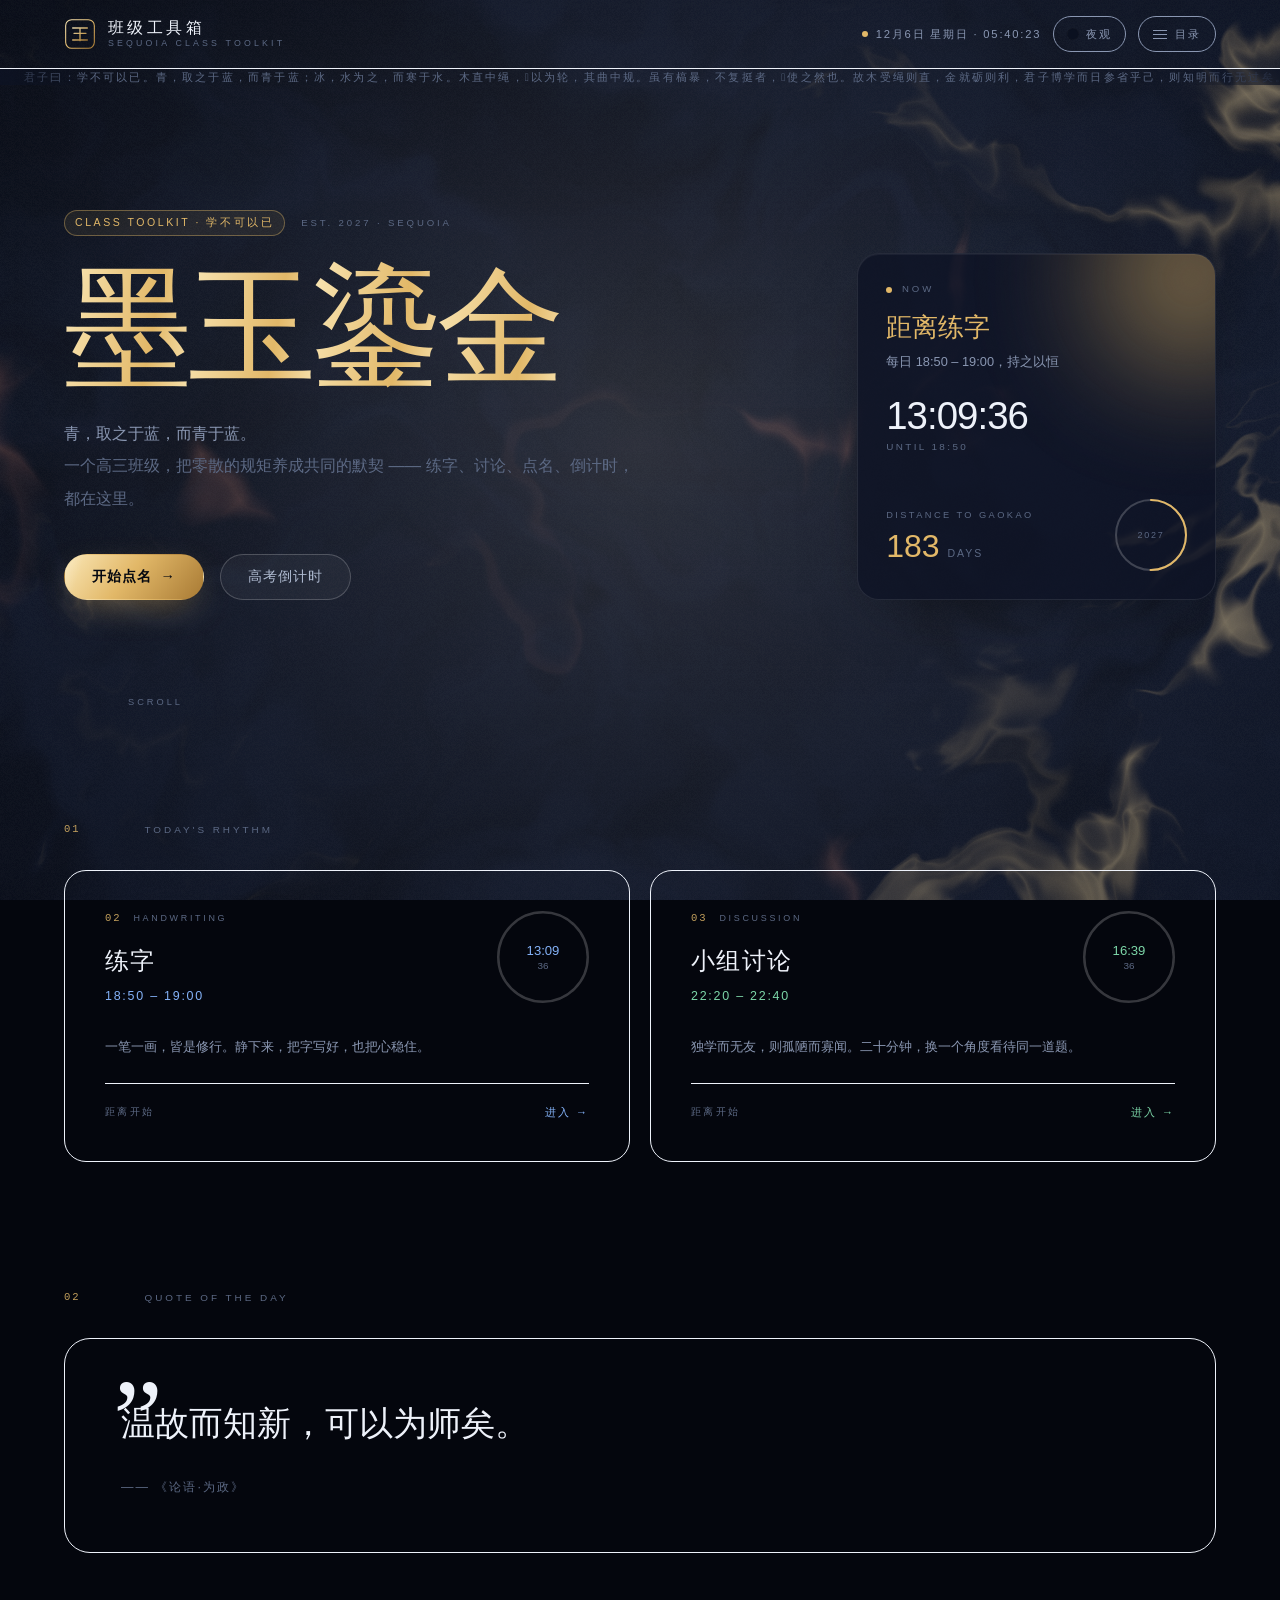
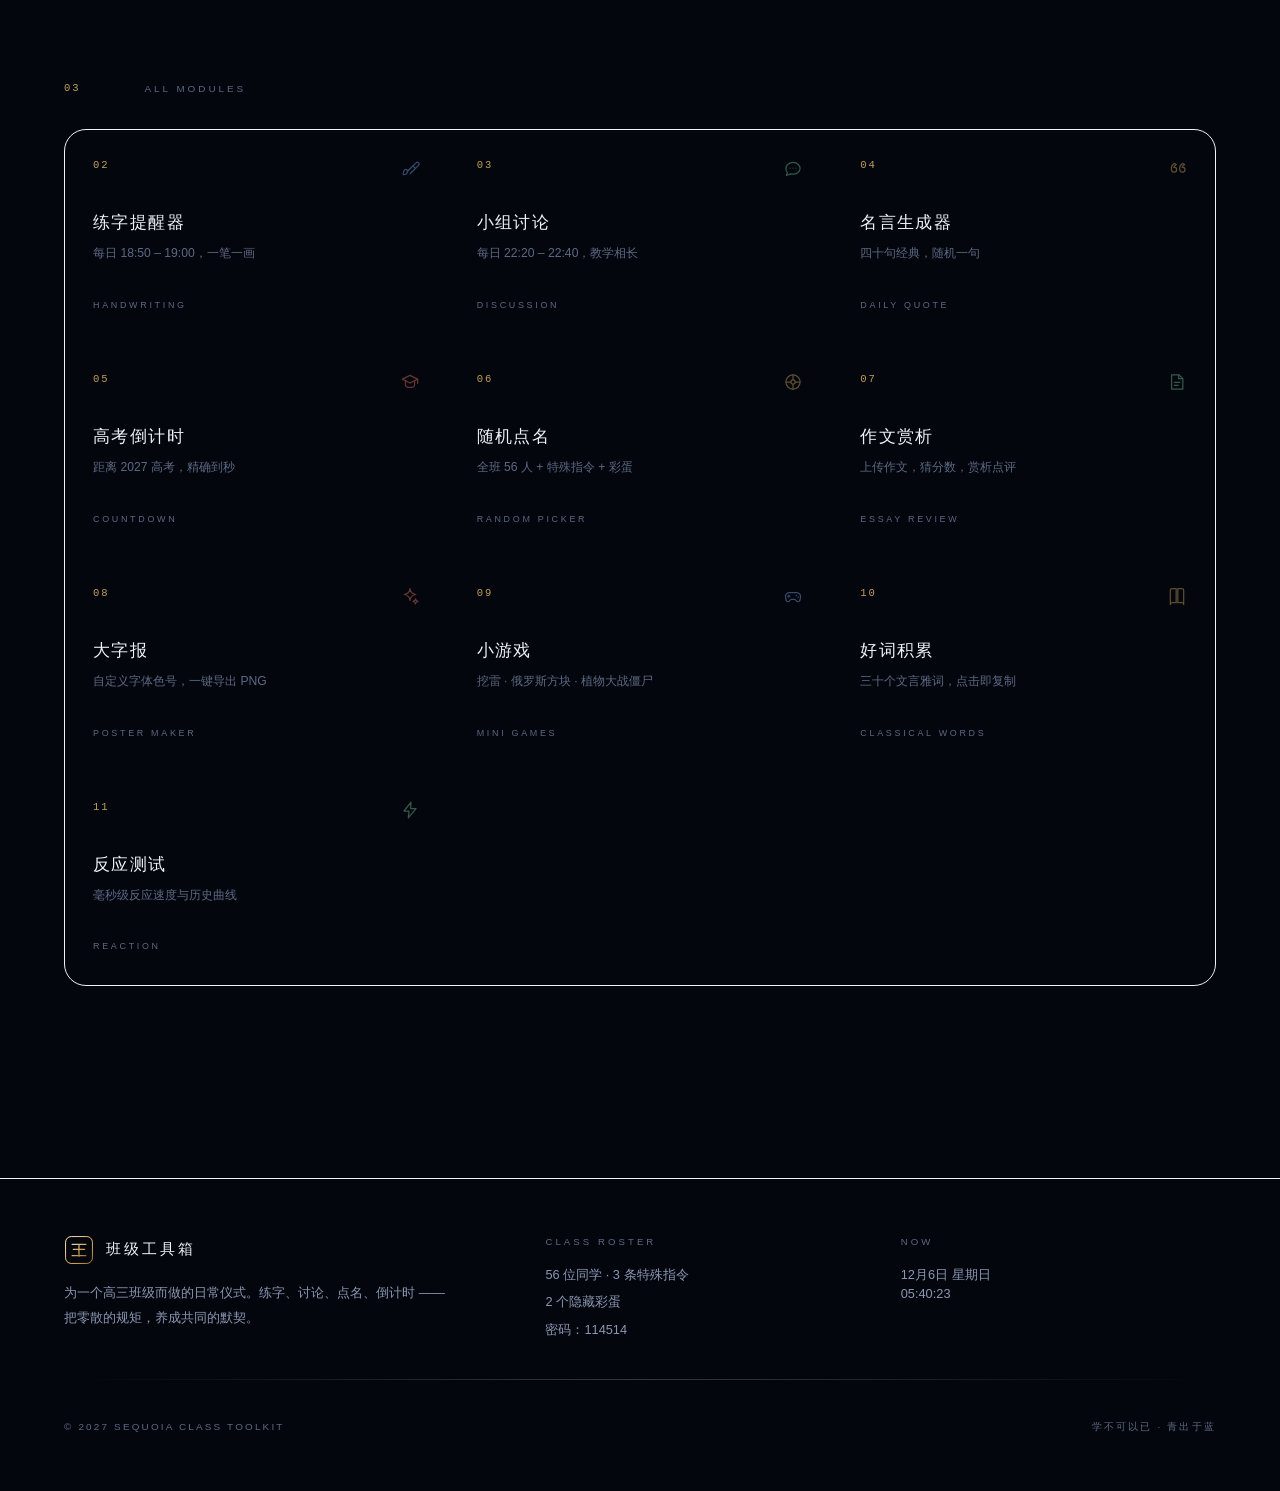
==== commit 7ac9213f: "deploy: rebuild site (2026-11-22 06:12:37)" ====
--- a/index.html
+++ b/index.html
@@ -13,12 +13,13 @@
     <meta property="og:title" content="班级工具箱 · 墨玉鎏金" />
     <meta property="og:description" content="为一个高三班级而做的日常仪式。学不可以已，青出于蓝。" />
     <meta name="twitter:card" content="summary_large_image" />
+    <link rel="canonical" href="https://sequoia-cyber.github.io/" />
     <title>班级工具箱 · 墨玉鎏金</title>
     <link
       rel="icon"
       href="data:image/svg+xml,%3Csvg xmlns='http://www.w3.org/2000/svg' viewBox='0 0 48 48'%3E%3Crect width='48' height='48' rx='9' fill='%23080c18'/%3E%3Cpath d='M13 15h22M24 15v19M15 23h18M13 33h22' stroke='%23e2b868' stroke-width='2.4' stroke-linecap='round' fill='none'/%3E%3C/svg%3E"
     />
-    <script type="module" crossorigin src="/assets/index-3W7EhYyx.js"></script>
+    <script type="module" crossorigin src="/assets/index-BAzuQzmo.js"></script>
     <link rel="modulepreload" crossorigin href="/assets/react-TzwDVrIN.js">
     <link rel="modulepreload" crossorigin href="/assets/motion-l6hyIBvP.js">
     <link rel="stylesheet" crossorigin href="/assets/style-BPgauDJc.css">
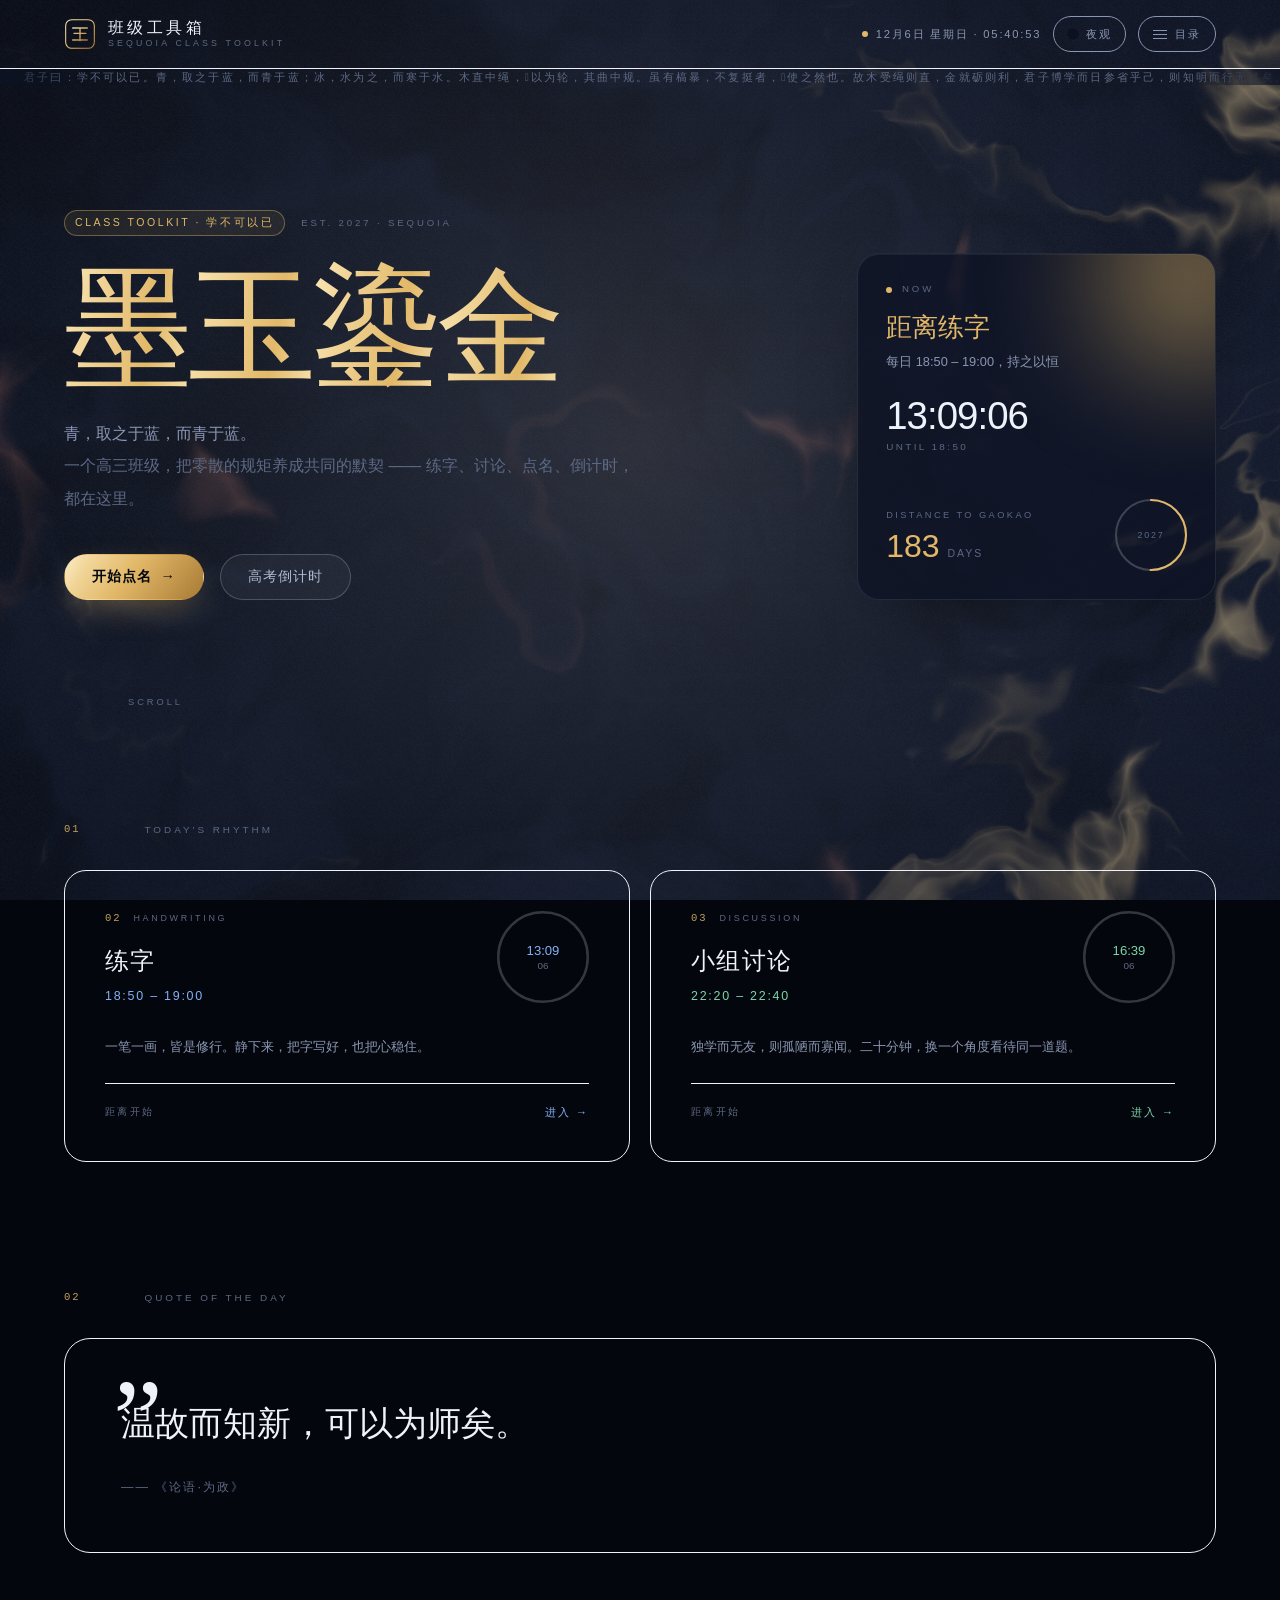
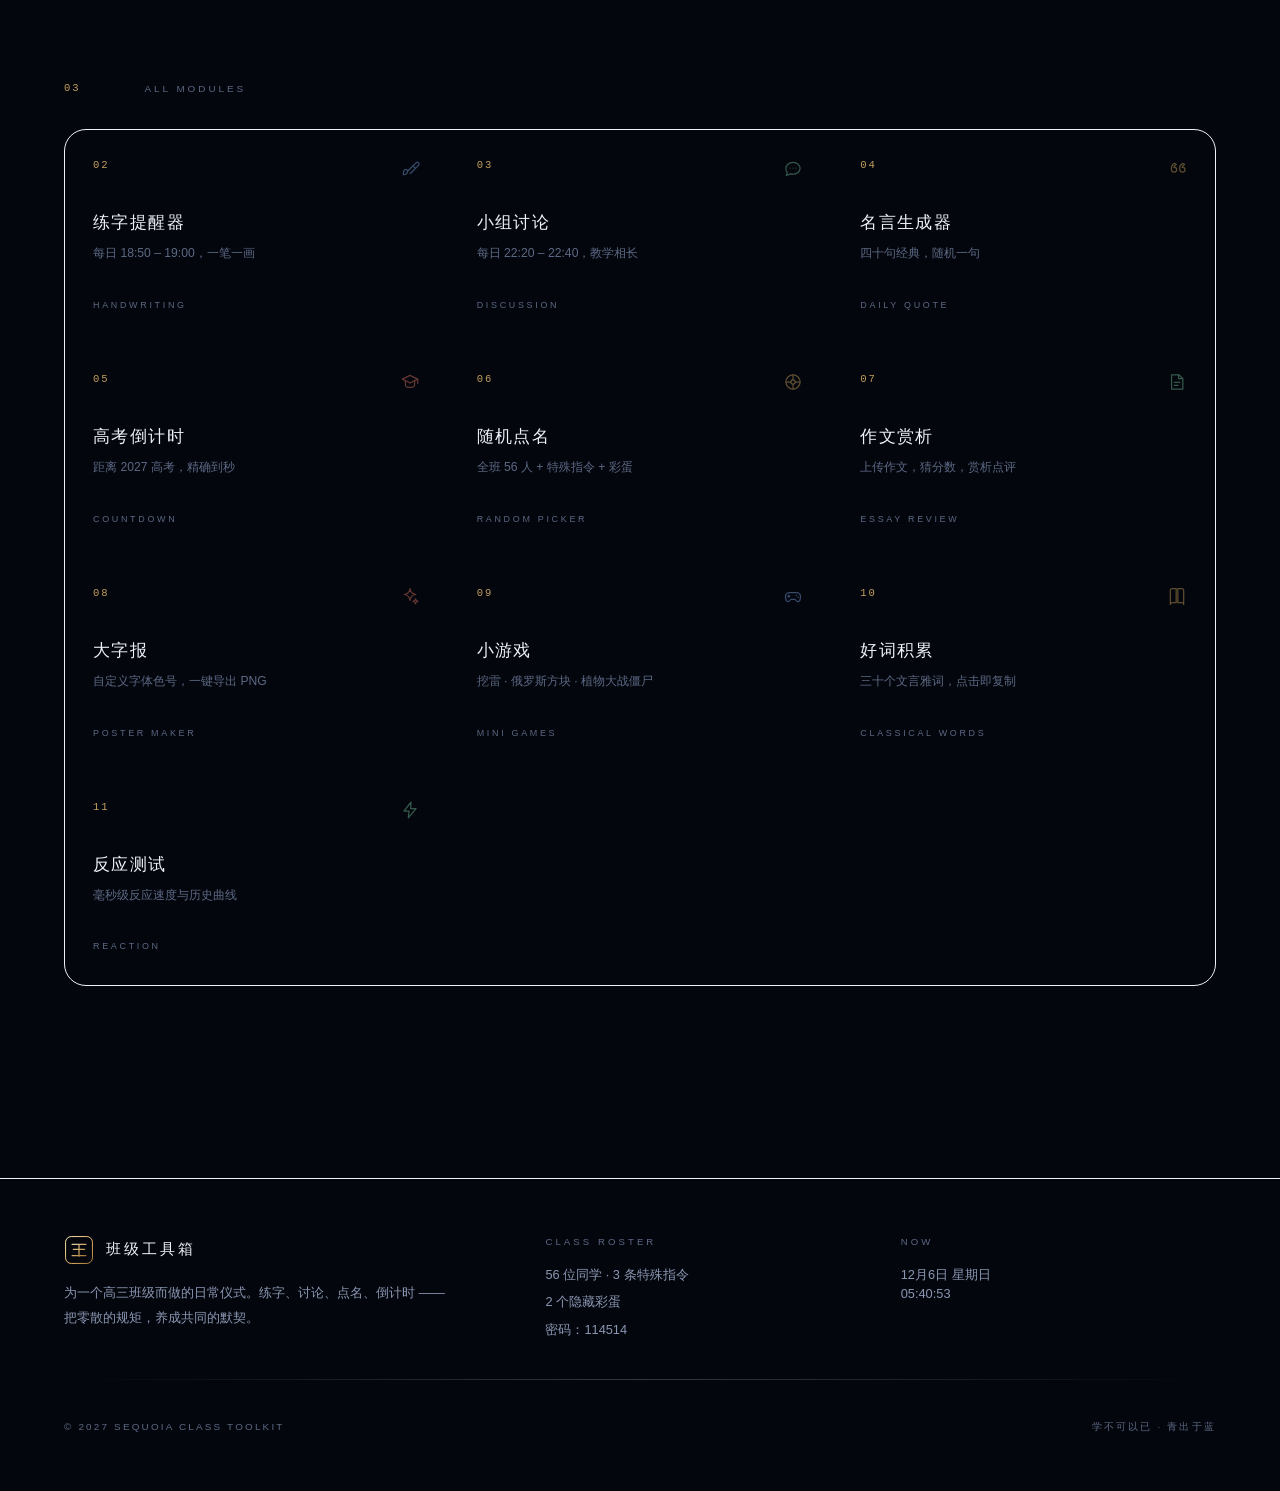
==== commit 88479cbb: "deploy: rebuild site (2026-11-28 07:24:50)" ====
--- a/index.html
+++ b/index.html
@@ -19,10 +19,10 @@
       rel="icon"
       href="data:image/svg+xml,%3Csvg xmlns='http://www.w3.org/2000/svg' viewBox='0 0 48 48'%3E%3Crect width='48' height='48' rx='9' fill='%23080c18'/%3E%3Cpath d='M13 15h22M24 15v19M15 23h18M13 33h22' stroke='%23e2b868' stroke-width='2.4' stroke-linecap='round' fill='none'/%3E%3C/svg%3E"
     />
-    <script type="module" crossorigin src="/assets/index-BAzuQzmo.js"></script>
+    <script type="module" crossorigin src="/assets/index-Bi5KbvVu.js"></script>
     <link rel="modulepreload" crossorigin href="/assets/react-TzwDVrIN.js">
     <link rel="modulepreload" crossorigin href="/assets/motion-l6hyIBvP.js">
-    <link rel="stylesheet" crossorigin href="/assets/style-BPgauDJc.css">
+    <link rel="stylesheet" crossorigin href="/assets/style-DUD4KRFR.css">
   </head>
   <body>
     <div id="root"></div>
--- a/assets/style-DUD4KRFR.css
+++ b/assets/style-DUD4KRFR.css
@@ -0,0 +1 @@
+*,:before,:after{--tw-border-spacing-x: 0;--tw-border-spacing-y: 0;--tw-translate-x: 0;--tw-translate-y: 0;--tw-rotate: 0;--tw-skew-x: 0;--tw-skew-y: 0;--tw-scale-x: 1;--tw-scale-y: 1;--tw-pan-x: ;--tw-pan-y: ;--tw-pinch-zoom: ;--tw-scroll-snap-strictness: proximity;--tw-gradient-from-position: ;--tw-gradient-via-position: ;--tw-gradient-to-position: ;--tw-ordinal: ;--tw-slashed-zero: ;--tw-numeric-figure: ;--tw-numeric-spacing: ;--tw-numeric-fraction: ;--tw-ring-inset: ;--tw-ring-offset-width: 0px;--tw-ring-offset-color: #fff;--tw-ring-color: rgb(59 130 246 / .5);--tw-ring-offset-shadow: 0 0 #0000;--tw-ring-shadow: 0 0 #0000;--tw-shadow: 0 0 #0000;--tw-shadow-colored: 0 0 #0000;--tw-blur: ;--tw-brightness: ;--tw-contrast: ;--tw-grayscale: ;--tw-hue-rotate: ;--tw-invert: ;--tw-saturate: ;--tw-sepia: ;--tw-drop-shadow: ;--tw-backdrop-blur: ;--tw-backdrop-brightness: ;--tw-backdrop-contrast: ;--tw-backdrop-grayscale: ;--tw-backdrop-hue-rotate: ;--tw-backdrop-invert: ;--tw-backdrop-opacity: ;--tw-backdrop-saturate: ;--tw-backdrop-sepia: ;--tw-contain-size: ;--tw-contain-layout: ;--tw-contain-paint: ;--tw-contain-style: }::backdrop{--tw-border-spacing-x: 0;--tw-border-spacing-y: 0;--tw-translate-x: 0;--tw-translate-y: 0;--tw-rotate: 0;--tw-skew-x: 0;--tw-skew-y: 0;--tw-scale-x: 1;--tw-scale-y: 1;--tw-pan-x: ;--tw-pan-y: ;--tw-pinch-zoom: ;--tw-scroll-snap-strictness: proximity;--tw-gradient-from-position: ;--tw-gradient-via-position: ;--tw-gradient-to-position: ;--tw-ordinal: ;--tw-slashed-zero: ;--tw-numeric-figure: ;--tw-numeric-spacing: ;--tw-numeric-fraction: ;--tw-ring-inset: ;--tw-ring-offset-width: 0px;--tw-ring-offset-color: #fff;--tw-ring-color: rgb(59 130 246 / .5);--tw-ring-offset-shadow: 0 0 #0000;--tw-ring-shadow: 0 0 #0000;--tw-shadow: 0 0 #0000;--tw-shadow-colored: 0 0 #0000;--tw-blur: ;--tw-brightness: ;--tw-contrast: ;--tw-grayscale: ;--tw-hue-rotate: ;--tw-invert: ;--tw-saturate: ;--tw-sepia: ;--tw-drop-shadow: ;--tw-backdrop-blur: ;--tw-backdrop-brightness: ;--tw-backdrop-contrast: ;--tw-backdrop-grayscale: ;--tw-backdrop-hue-rotate: ;--tw-backdrop-invert: ;--tw-backdrop-opacity: ;--tw-backdrop-saturate: ;--tw-backdrop-sepia: ;--tw-contain-size: ;--tw-contain-layout: ;--tw-contain-paint: ;--tw-contain-style: }*,:before,:after{box-sizing:border-box;border-width:0;border-style:solid;border-color:#e5e7eb}:before,:after{--tw-content: ""}html,:host{line-height:1.5;-webkit-text-size-adjust:100%;-moz-tab-size:4;-o-tab-size:4;tab-size:4;font-family:var(--f-sans);font-feature-settings:normal;font-variation-settings:normal;-webkit-tap-highlight-color:transparent}body{margin:0;line-height:inherit}hr{height:0;color:inherit;border-top-width:1px}abbr:where([title]){-webkit-text-decoration:underline dotted;text-decoration:underline dotted}h1,h2,h3,h4,h5,h6{font-size:inherit;font-weight:inherit}a{color:inherit;text-decoration:inherit}b,strong{font-weight:bolder}code,kbd,samp,pre{font-family:var(--f-mono);font-feature-settings:normal;font-variation-settings:normal;font-size:1em}small{font-size:80%}sub,sup{font-size:75%;line-height:0;position:relative;vertical-align:baseline}sub{bottom:-.25em}sup{top:-.5em}table{text-indent:0;border-color:inherit;border-collapse:collapse}button,input,optgroup,select,textarea{font-family:inherit;font-feature-settings:inherit;font-variation-settings:inherit;font-size:100%;font-weight:inherit;line-height:inherit;letter-spacing:inherit;color:inherit;margin:0;padding:0}button,select{text-transform:none}button,input:where([type=button]),input:where([type=reset]),input:where([type=submit]){-webkit-appearance:button;background-color:transparent;background-image:none}:-moz-focusring{outline:auto}:-moz-ui-invalid{box-shadow:none}progress{vertical-align:baseline}::-webkit-inner-spin-button,::-webkit-outer-spin-button{height:auto}[type=search]{-webkit-appearance:textfield;outline-offset:-2px}::-webkit-search-decoration{-webkit-appearance:none}::-webkit-file-upload-button{-webkit-appearance:button;font:inherit}summary{display:list-item}blockquote,dl,dd,h1,h2,h3,h4,h5,h6,hr,figure,p,pre{margin:0}fieldset{margin:0;padding:0}legend{padding:0}ol,ul,menu{list-style:none;margin:0;padding:0}dialog{padding:0}textarea{resize:vertical}input::-moz-placeholder,textarea::-moz-placeholder{opacity:1;color:#9ca3af}input::placeholder,textarea::placeholder{opacity:1;color:#9ca3af}button,[role=button]{cursor:pointer}:disabled{cursor:default}img,svg,video,canvas,audio,iframe,embed,object{display:block;vertical-align:middle}img,video{max-width:100%;height:auto}[hidden]:where(:not([hidden=until-found])){display:none}:root{--f-serif: "Songti SC", "STSong", "SimSun", "Noto Serif SC", "Source Han Serif SC", "Times New Roman", serif;--f-sans: "PingFang SC", "HarmonyOS Sans SC", "Microsoft YaHei", "Noto Sans SC", -apple-system, BlinkMacSystemFont, "Segoe UI", sans-serif;--f-mono: "SF Mono", "JetBrains Mono", "Cascadia Code", ui-monospace, "Courier New", monospace;--gutter: clamp(20px, 5vw, 88px);--maxw: 1360px}[data-theme=ink]{--c-ink-900: 5 8 16;--c-ink-800: 9 14 27;--c-ink-700: 16 23 42;--c-ink-500: 34 46 74;--c-paper: 238 242 250;--c-paper-soft: 176 188 210;--c-paper-dim: 138 151 178;--c-paper-faint: 92 105 132;--c-gilt: 226 184 104;--c-gilt-bright: 250 231 182;--c-gilt-deep: 168 122 52;--c-jade: 124 214 168;--c-cinnabar: 240 128 108;--c-azure: 132 178 248;--c-line: 255 255 255 / .09;--c-line-strong: 255 255 255 / .2;--c-panel: 13 19 36 / .78;--c-panel-soft: 255 255 255 / .045;--c-shadow: 0 0 0;--bg-a: 8 12 24;--bg-b: 4 6 13;--glow-1: 226 184 104 / .16;--glow-2: 84 130 235 / .14;--glow-3: 120 214 170 / .08;--scrim-top: .14;--scrim-mid: .05;--scrim-bot: .2;color-scheme:dark}[data-theme=paper]{--c-ink-900: 255 253 248;--c-ink-800: 246 241 231;--c-ink-700: 235 227 212;--c-ink-500: 205 194 174;--c-paper: 30 28 25;--c-paper-soft: 84 79 71;--c-paper-dim: 110 103 93;--c-paper-faint: 140 132 120;--c-gilt: 158 118 44;--c-gilt-bright: 197 155 62;--c-gilt-deep: 112 82 30;--c-jade: 34 122 86;--c-cinnabar: 186 68 47;--c-azure: 48 96 172;--c-line: 48 42 33 / .13;--c-line-strong: 48 42 33 / .26;--c-panel: 255 252 245 / .78;--c-panel-soft: 48 42 33 / .04;--c-shadow: 76 62 38;--bg-a: 247 242 232;--bg-b: 234 226 210;--glow-1: 210 168 92 / .24;--glow-2: 130 160 210 / .16;--glow-3: 150 190 160 / .12;--scrim-top: .74;--scrim-mid: .5;--scrim-bot: .68;color-scheme:light}[data-theme=moss]{--c-ink-900: 232 240 228;--c-ink-800: 222 232 215;--c-ink-700: 206 219 196;--c-ink-500: 176 194 163;--c-paper: 24 46 32;--c-paper-soft: 74 102 80;--c-paper-dim: 100 126 104;--c-paper-faint: 130 154 132;--c-gilt: 154 118 46;--c-gilt-bright: 198 160 78;--c-gilt-deep: 108 82 30;--c-jade: 38 122 76;--c-cinnabar: 182 72 52;--c-azure: 62 110 158;--c-line: 24 52 34 / .14;--c-line-strong: 24 52 34 / .28;--c-panel: 240 247 236 / .76;--c-panel-soft: 30 60 40 / .05;--c-shadow: 32 62 42;--bg-a: 231 240 225;--bg-b: 214 228 205;--glow-1: 200 162 84 / .2;--glow-2: 120 170 190 / .14;--glow-3: 96 168 110 / .12;--scrim-top: .7;--scrim-mid: .46;--scrim-bot: .64;color-scheme:light}[data-style=voxel][data-theme=ink]{--c-ink-900: 20 22 28;--c-ink-800: 30 33 42;--c-ink-700: 42 46 58;--c-ink-500: 60 66 82;--c-paper: 236 236 236;--c-paper-soft: 178 178 178;--c-paper-dim: 150 150 150;--c-paper-faint: 118 118 118;--c-gilt: 255 221 0;--c-gilt-bright: 255 238 130;--c-gilt-deep: 176 148 0;--c-jade: 85 255 85;--c-cinnabar: 255 85 85;--c-azure: 79 233 240;--c-line: 0 0 0 / .55;--c-line-strong: 0 0 0 / .72;--c-panel: 30 33 42;--c-panel-soft: 46 50 62;--c-shadow: 0 0 0;--bg-a: 24 30 56;--bg-b: 12 15 30;--glow-1: 90 140 235 / .2;--glow-2: 40 60 110 / .24;--glow-3: 60 90 60 / .1;--scrim-top: .1;--scrim-mid: .04;--scrim-bot: .14;--mc-slot: 139 139 139;--mc-slot-dark: 85 85 85;--mc-slot-light: 255 255 255;--mc-bevel: 2px;--mc-font: "FusionPixel", "Courier New", monospace;color-scheme:dark}[data-style=voxel][data-theme=paper]{--c-ink-900: 255 255 255;--c-ink-800: 236 236 236;--c-ink-700: 198 198 198;--c-ink-500: 160 160 160;--c-paper: 48 48 48;--c-paper-soft: 92 92 92;--c-paper-dim: 78 78 78;--c-paper-faint: 104 104 104;--c-gilt: 176 140 0;--c-gilt-bright: 214 176 24;--c-gilt-deep: 120 96 0;--c-jade: 44 130 44;--c-cinnabar: 178 44 44;--c-azure: 40 120 148;--c-line: 0 0 0 / .34;--c-line-strong: 0 0 0 / .55;--c-panel: 255 255 255;--c-panel-soft: 234 234 234;--c-shadow: 60 60 60;--bg-a: 120 167 255;--bg-b: 88 132 208;--glow-1: 255 255 255 / .28;--glow-2: 200 220 255 / .24;--glow-3: 255 255 255 / .16;--scrim-top: .06;--scrim-mid: .02;--scrim-bot: .1;--mc-slot: 198 198 198;--mc-slot-dark: 139 139 139;--mc-slot-light: 255 255 255;--mc-bevel: 2px;--mc-font: "FusionPixel", "Courier New", monospace;color-scheme:light}[data-style=voxel][data-theme=moss]{--c-ink-900: 46 62 42;--c-ink-800: 58 76 52;--c-ink-700: 78 98 66;--c-ink-500: 108 130 92;--c-paper: 236 242 228;--c-paper-soft: 176 190 164;--c-paper-dim: 146 162 134;--c-paper-faint: 112 128 100;--c-gilt: 255 214 92;--c-gilt-bright: 255 236 160;--c-gilt-deep: 186 148 40;--c-jade: 122 220 110;--c-cinnabar: 226 96 72;--c-azure: 110 200 210;--c-line: 0 0 0 / .42;--c-line-strong: 0 0 0 / .62;--c-panel: 36 50 34;--c-panel-soft: 50 66 46;--c-shadow: 0 0 0;--bg-a: 74 104 62;--bg-b: 46 70 40;--glow-1: 140 200 120 / .2;--glow-2: 90 150 90 / .2;--glow-3: 60 110 60 / .16;--scrim-top: .12;--scrim-mid: .05;--scrim-bot: .16;--mc-slot: 110 132 96;--mc-slot-dark: 74 94 62;--mc-slot-light: 190 214 172;--mc-bevel: 2px;--mc-font: "FusionPixel", "Courier New", monospace;color-scheme:dark}*{box-sizing:border-box;-webkit-tap-highlight-color:transparent}html{scroll-behavior:smooth;background:rgb(var(--bg-b))}body{margin:0;min-height:100dvh;color:rgb(var(--c-paper));font-family:var(--f-sans);font-weight:400;-webkit-font-smoothing:antialiased;-moz-osx-font-smoothing:grayscale;text-rendering:optimizeLegibility;background:rgb(var(--bg-b));overflow-x:hidden}::-moz-selection{background:rgb(var(--c-gilt) / .32);color:rgb(var(--c-paper))}::selection{background:rgb(var(--c-gilt) / .32);color:rgb(var(--c-paper))}::-webkit-scrollbar{width:10px;height:10px}::-webkit-scrollbar-track{background:transparent}::-webkit-scrollbar-thumb{background:rgb(var(--c-line-strong));border-radius:99px;border:3px solid transparent;background-clip:content-box}::-webkit-scrollbar-thumb:hover{background:rgb(var(--c-gilt) / .55);background-clip:content-box}:focus-visible{outline:2px solid rgb(var(--c-gilt) / .75);outline-offset:3px;border-radius:4px}[data-style=voxel]{font-family:var(--mc-font);--f-serif: var(--mc-font);--f-sans: var(--mc-font);--f-mono: var(--mc-font)}[data-style=voxel] body{-webkit-font-smoothing:none;font-smooth:never;text-rendering:geometricPrecision}[data-style=voxel] *,[data-style=voxel] *:before,[data-style=voxel] *:after{border-radius:0!important}[data-style=voxel] .panel,[data-style=voxel] .panel-flat,[data-style=voxel] .btn,[data-style=voxel] .field,[data-style=voxel] .tag,[data-style=voxel] .btn-ghost,[data-style=voxel] .btn-sheen:after{backdrop-filter:none!important;-webkit-backdrop-filter:none!important}[data-style=voxel] ::-moz-selection{background:rgb(var(--c-gilt));color:rgb(var(--c-ink-900))}[data-style=voxel] ::selection{background:rgb(var(--c-gilt));color:rgb(var(--c-ink-900))}[data-style=voxel] ::-webkit-scrollbar{width:12px;height:12px}[data-style=voxel] ::-webkit-scrollbar-track{background:rgb(var(--c-ink-800))}[data-style=voxel] ::-webkit-scrollbar-thumb{background:rgb(var(--mc-slot));border:2px solid rgb(var(--c-ink-900));border-radius:0}[data-style=voxel] ::-webkit-scrollbar-thumb:hover{background:rgb(var(--c-gilt))}[data-style=voxel] :focus-visible{outline:3px solid rgb(var(--c-gilt));outline-offset:2px;border-radius:0}[data-style=voxel] .panel{border:3px solid rgb(var(--c-ink-900));border-radius:0;background:rgb(var(--c-panel));backdrop-filter:none;-webkit-backdrop-filter:none;box-shadow:inset var(--mc-bevel) var(--mc-bevel) 0 rgb(var(--mc-slot-light) / .22),inset calc(var(--mc-bevel) * -1) calc(var(--mc-bevel) * -1) 0 rgb(var(--c-ink-900) / .5),0 4px rgb(var(--c-ink-900) / .45)}[data-style=voxel][data-theme=ink] .panel{background:rgb(var(--c-panel))}[data-style=voxel][data-theme=paper] .panel{background:#fffffff0}[data-style=voxel][data-theme=moss] .panel{background:rgb(var(--c-panel))}[data-style=voxel] .hero-copy{padding:26px 28px;border:3px solid rgb(var(--c-ink-900));background:rgb(var(--c-panel));box-shadow:inset var(--mc-bevel) var(--mc-bevel) 0 rgb(var(--mc-slot-light) / .18),inset calc(var(--mc-bevel) * -1) calc(var(--mc-bevel) * -1) 0 rgb(var(--c-ink-900) / .45),0 4px rgb(var(--c-ink-900) / .4)}[data-style=voxel] .hero-copy .sub-text,[data-style=voxel] .hero-copy .text-paper-faint{color:rgb(var(--c-paper-dim))}[data-style=voxel] .panel-flat{border:3px solid rgb(var(--c-ink-900));border-radius:0;background:rgb(var(--c-panel-soft));box-shadow:inset var(--mc-bevel) var(--mc-bevel) 0 rgb(var(--mc-slot-light) / .16),inset calc(var(--mc-bevel) * -1) calc(var(--mc-bevel) * -1) 0 rgb(var(--c-ink-900) / .4)}[data-style=voxel] .btn{border:3px solid rgb(var(--c-ink-900));border-radius:0;box-shadow:inset var(--mc-bevel) var(--mc-bevel) 0 rgb(var(--mc-slot-light) / .3),inset calc(var(--mc-bevel) * -1) calc(var(--mc-bevel) * -1) 0 rgb(var(--c-ink-900) / .4),0 4px rgb(var(--c-ink-900) / .6);text-shadow:2px 2px 0 rgb(var(--c-ink-900) / .55);transition:transform .08s steps(2,end),box-shadow .08s steps(2,end),background-color .2s;backdrop-filter:none;-webkit-backdrop-filter:none}[data-style=voxel] .btn:hover{transform:translate(-1px,-1px);filter:none}[data-style=voxel] .btn:active{transform:translate(2px,2px);box-shadow:inset var(--mc-bevel) var(--mc-bevel) 0 rgb(var(--c-ink-900) / .28),0 0 rgb(var(--c-ink-900) / .6)}[data-style=voxel] .btn:disabled{opacity:.55}[data-style=voxel] .btn-gilt{background:rgb(var(--c-gilt));color:rgb(var(--c-ink-900));text-shadow:none}[data-style=voxel] .btn-ghost{background:rgb(var(--mc-slot));color:rgb(var(--c-ink-900));text-shadow:none}[data-style=voxel] .btn-sheen:after{display:none}[data-style=voxel] .field{border:3px solid rgb(var(--c-ink-900));border-radius:0;background:rgb(var(--c-ink-900));color:rgb(var(--c-paper));box-shadow:inset var(--mc-bevel) var(--mc-bevel) 0 rgb(var(--c-ink-900) / .85),inset calc(var(--mc-bevel) * -1) calc(var(--mc-bevel) * -1) 0 rgb(var(--mc-slot-light) / .14)}[data-style=voxel] .field:focus{border-color:rgb(var(--c-gilt));box-shadow:inset var(--mc-bevel) var(--mc-bevel) 0 rgb(var(--c-ink-900) / .85),0 0 0 3px rgb(var(--c-gilt) / .4)}[data-style=voxel] input[type=range]::-webkit-slider-runnable-track{height:8px;border-radius:0;background:rgb(var(--c-ink-900));box-shadow:inset 2px 2px rgb(var(--c-ink-900) / .7)}[data-style=voxel] input[type=range]::-webkit-slider-thumb{border:3px solid rgb(var(--c-ink-900));border-radius:0;background:rgb(var(--c-gilt));box-shadow:2px 2px rgb(var(--c-ink-900) / .7)}[data-style=voxel] .tag{border:3px solid rgb(var(--c-ink-900));border-radius:0;padding:.35em .8em;background:rgb(var(--mc-slot));color:rgb(var(--c-ink-900));text-shadow:none;box-shadow:inset var(--mc-bevel) var(--mc-bevel) 0 rgb(var(--mc-slot-light) / .28),2px 2px rgb(var(--c-ink-900) / .5)}[data-style=voxel] .tag-gilt{background:rgb(var(--c-gilt));border-color:rgb(var(--c-ink-900));color:rgb(var(--c-ink-900))}[data-style=voxel] .main-text,[data-style=voxel] .page-title,[data-style=voxel] h1,[data-style=voxel] h2,[data-style=voxel] h3{text-shadow:3px 3px 0 rgb(var(--c-ink-900) / .7);letter-spacing:.04em}[data-style=voxel] .gilt-text{background:none;-webkit-text-fill-color:rgb(var(--c-gilt));color:rgb(var(--c-gilt));animation:none}[data-style=voxel] .index-mark{color:rgb(var(--c-gilt));text-shadow:2px 2px 0 rgb(var(--c-ink-900) / .8)}[data-style=voxel] .rule{height:3px;background:rgb(var(--c-ink-900) / .55)}[data-style=voxel] .blur-3xl,[data-style=voxel] .blur-2xl,[data-style=voxel] .blur-xl{display:none!important}[data-style=voxel] .mc-slot{border:3px solid rgb(var(--c-ink-900));background:rgb(var(--c-panel-soft));box-shadow:inset var(--mc-bevel) var(--mc-bevel) 0 rgb(var(--c-ink-900) / .55),inset calc(var(--mc-bevel) * -1) calc(var(--mc-bevel) * -1) 0 rgb(var(--mc-slot-light) / .16)}[data-style=voxel] .mc-slot:hover{background:rgb(var(--c-gilt) / .14);border-color:rgb(var(--c-gilt))}[data-style=voxel] .mc-grid{background:rgb(var(--c-ink-900));border-color:rgb(var(--c-ink-900))}[data-style=voxel] .mc-vault{border:4px solid rgb(var(--c-ink-900));background:rgb(var(--c-panel-soft));box-shadow:inset 3px 3px rgb(var(--c-ink-900) / .6),inset -3px -3px rgb(var(--mc-slot-light) / .16),0 5px rgb(var(--c-ink-900) / .5)}[data-style=voxel] header{background:rgb(var(--c-ink-900) / .92)!important;backdrop-filter:none!important;-webkit-backdrop-filter:none!important}[data-style=voxel] footer{background:rgb(var(--c-ink-900) / .92)}[data-style=voxel] .index-mark{color:rgb(var(--c-gilt))}[data-style=voxel] .grid-paper{background-image:linear-gradient(rgb(var(--c-ink-900) / .09) 1px,transparent 1px),linear-gradient(90deg,rgb(var(--c-ink-900) / .09) 1px,transparent 1px);background-size:32px 32px}[data-style=voxel] .num{letter-spacing:.06em;text-shadow:2px 2px 0 rgb(var(--c-ink-900) / .6)}input,textarea,select,button{font-family:inherit}input[type=range]{-webkit-appearance:none;-moz-appearance:none;appearance:none;background:transparent;cursor:pointer}input[type=range]::-webkit-slider-runnable-track{height:3px;border-radius:99px;background:rgb(var(--c-line-strong))}input[type=range]::-webkit-slider-thumb{-webkit-appearance:none;appearance:none;margin-top:-6px;width:15px;height:15px;border-radius:50%;background:rgb(var(--c-gilt));box-shadow:0 0 0 4px rgb(var(--c-gilt) / .16);-webkit-transition:transform .2s cubic-bezier(.34,1.56,.64,1);transition:transform .2s cubic-bezier(.34,1.56,.64,1)}input[type=range]::-webkit-slider-thumb:hover{transform:scale(1.25)}input[type=range]::-moz-range-track{height:3px;border-radius:99px;background:rgb(var(--c-line-strong))}input[type=range]::-moz-range-thumb{width:15px;height:15px;border:none;border-radius:50%;background:rgb(var(--c-gilt));box-shadow:0 0 0 4px rgb(var(--c-gilt) / .16)}input[type=color]{-webkit-appearance:none;-moz-appearance:none;appearance:none;border:none;background:transparent;cursor:pointer}input[type=color]::-webkit-color-swatch-wrapper{padding:0}input[type=color]::-webkit-color-swatch{border:1px solid rgb(var(--c-line-strong));border-radius:8px}.shell{width:100%;max-width:var(--maxw);margin-inline:auto;padding-inline:var(--gutter)}.rule{height:1px;width:100%;background:linear-gradient(90deg,transparent,rgb(var(--c-line-strong)),transparent)}.panel{position:relative;background:rgb(var(--c-panel));border:1px solid rgb(var(--c-line));border-radius:22px;backdrop-filter:blur(22px) saturate(140%);-webkit-backdrop-filter:blur(22px) saturate(140%);box-shadow:0 1px rgb(var(--c-paper) / .05) inset,0 22px 60px -28px rgb(var(--c-shadow) / .5)}.panel-flat{background:rgb(var(--c-panel-soft));border:1px solid rgb(var(--c-line));border-radius:16px}.tag{display:inline-flex;align-items:center;gap:.55em;padding:.4em .95em;border:1px solid rgb(var(--c-line-strong));border-radius:999px;font-size:.66rem;letter-spacing:.24em;text-transform:uppercase;color:rgb(var(--c-paper-dim));white-space:nowrap}.tag-gilt{border-color:rgb(var(--c-gilt) / .4);color:rgb(var(--c-gilt));background:rgb(var(--c-gilt) / .08)}.btn{position:relative;display:inline-flex;align-items:center;justify-content:center;gap:.6em;min-height:46px;padding:.72em 1.9em;border:1px solid transparent;border-radius:999px;font-size:.9rem;font-weight:500;letter-spacing:.06em;cursor:pointer;overflow:hidden;transition:transform .32s cubic-bezier(.16,1,.3,1),box-shadow .32s ease,background-color .3s ease,border-color .3s ease,color .3s ease;will-change:transform}.btn:hover{transform:translateY(-2px)}.btn:active{transform:translateY(0) scale(.985)}.btn:disabled{opacity:.42;cursor:not-allowed;transform:none}.btn-gilt{background:linear-gradient(128deg,rgb(var(--c-gilt-bright)),rgb(var(--c-gilt)) 46%,rgb(var(--c-gilt-deep)));color:rgb(var(--c-ink-900));font-weight:600;box-shadow:0 12px 34px -12px rgb(var(--c-gilt) / .6)}.btn-gilt:hover{box-shadow:0 18px 46px -12px rgb(var(--c-gilt) / .72)}.btn-ghost{background:rgb(var(--c-panel-soft));border-color:rgb(var(--c-line-strong));color:rgb(var(--c-paper-soft));backdrop-filter:blur(12px)}.btn-ghost:hover{border-color:rgb(var(--c-gilt) / .5);color:rgb(var(--c-gilt))}.btn-sheen:after{content:"";position:absolute;top:-50%;bottom:-50%;width:45%;background:linear-gradient(90deg,transparent,rgb(255 255 255 / .35),transparent);transform:translate(-140%) skew(-18deg);pointer-events:none}.btn-sheen:hover:after{animation:sheen .95s ease-in-out}.field{width:100%;padding:.85em 1.05em;font-size:.95rem;line-height:1.7;color:rgb(var(--c-paper));background:rgb(var(--c-panel-soft));border:1px solid rgb(var(--c-line));border-radius:14px;outline:none;transition:border-color .3s ease,box-shadow .3s ease,background-color .3s ease}.field::-moz-placeholder{color:rgb(var(--c-paper-faint))}.field::placeholder{color:rgb(var(--c-paper-faint))}.field:focus{border-color:rgb(var(--c-gilt) / .55);box-shadow:0 0 0 4px rgb(var(--c-gilt) / .1)}.label{display:block;font-size:.68rem;letter-spacing:.22em;text-transform:uppercase;color:rgb(var(--c-paper-dim));margin-bottom:.65em}.index-mark{font-family:var(--f-mono);font-size:.66rem;letter-spacing:.18em;color:rgb(var(--c-gilt) / .85)}.grid-paper{background-image:linear-gradient(rgb(var(--c-line) / .6) 1px,transparent 1px),linear-gradient(90deg,rgb(var(--c-line) / .6) 1px,transparent 1px);background-size:64px 64px}.pointer-events-none{pointer-events:none}.pointer-events-auto{pointer-events:auto}.\!visible{visibility:visible!important}.visible{visibility:visible}.fixed{position:fixed}.absolute{position:absolute}.relative{position:relative}.sticky{position:sticky}.inset-0{inset:0}.inset-3{inset:.75rem}.inset-x-0{left:0;right:0}.inset-y-0{top:0;bottom:0}.-left-2{left:-.5rem}.-left-3{left:-.75rem}.-right-16{right:-4rem}.-right-20{right:-5rem}.-right-24{right:-6rem}.-top-10{top:-2.5rem}.-top-16{top:-4rem}.-top-20{top:-5rem}.-top-24{top:-6rem}.-top-5{top:-1.25rem}.-top-8{top:-2rem}.bottom-0{bottom:0}.left-0{left:0}.left-1\/2{left:50%}.left-4{left:1rem}.right-0{right:0}.right-4{right:1rem}.right-5{right:1.25rem}.top-0{top:0}.top-1\/2{top:50%}.top-4{top:1rem}.top-5{top:1.25rem}.top-\[132px\]{top:132px}.top-\[calc\(100\%\+10px\)\]{top:calc(100% + 10px)}.-z-10{z-index:-10}.z-0{z-index:0}.z-10{z-index:10}.z-20{z-index:20}.z-50{z-index:50}.z-\[100\]{z-index:100}.z-\[1\]{z-index:1}.z-\[60\]{z-index:60}.z-\[70\]{z-index:70}.z-\[80\]{z-index:80}.z-\[90\]{z-index:90}.mx-1{margin-left:.25rem;margin-right:.25rem}.mx-auto{margin-left:auto;margin-right:auto}.my-1\.5{margin-top:.375rem;margin-bottom:.375rem}.my-10{margin-top:2.5rem;margin-bottom:2.5rem}.mb-4{margin-bottom:1rem}.mb-5{margin-bottom:1.25rem}.mb-6{margin-bottom:1.5rem}.ml-0\.5{margin-left:.125rem}.ml-1{margin-left:.25rem}.ml-2{margin-left:.5rem}.ml-auto{margin-left:auto}.mr-1\.5{margin-right:.375rem}.mt-0\.5{margin-top:.125rem}.mt-1{margin-top:.25rem}.mt-1\.5{margin-top:.375rem}.mt-10{margin-top:2.5rem}.mt-12{margin-top:3rem}.mt-14{margin-top:3.5rem}.mt-16{margin-top:4rem}.mt-2{margin-top:.5rem}.mt-2\.5{margin-top:.625rem}.mt-3{margin-top:.75rem}.mt-32{margin-top:8rem}.mt-4{margin-top:1rem}.mt-5{margin-top:1.25rem}.mt-6{margin-top:1.5rem}.mt-7{margin-top:1.75rem}.mt-8{margin-top:2rem}.mt-9{margin-top:2.25rem}.mt-\[3px\]{margin-top:3px}.mt-auto{margin-top:auto}.block{display:block}.inline-block{display:inline-block}.flex{display:flex}.grid{display:grid}.hidden{display:none}.aspect-\[3\/2\]{aspect-ratio:3/2}.aspect-square{aspect-ratio:1 / 1}.h-1{height:.25rem}.h-1\.5{height:.375rem}.h-10{height:2.5rem}.h-11{height:2.75rem}.h-16{height:4rem}.h-2{height:.5rem}.h-2\.5{height:.625rem}.h-3\.5{height:.875rem}.h-4{height:1rem}.h-40{height:10rem}.h-44{height:11rem}.h-52{height:13rem}.h-64{height:16rem}.h-7{height:1.75rem}.h-9{height:2.25rem}.h-\[130px\]{height:130px}.h-\[2px\]{height:2px}.h-\[320px\]{height:320px}.h-\[46px\]{height:46px}.h-\[68px\]{height:68px}.h-\[6px\]{height:6px}.h-full{height:100%}.h-px{height:1px}.\!min-h-\[38px\]{min-height:38px!important}.\!min-h-\[40px\]{min-height:40px!important}.min-h-\[1\.2em\]{min-height:1.2em}.min-h-\[1\.4em\]{min-height:1.4em}.min-h-\[280px\]{min-height:280px}.min-h-\[80dvh\]{min-height:80dvh}.min-h-dvh{min-height:100dvh}.min-h-full{min-height:100%}.w-1\.5{width:.375rem}.w-10{width:2.5rem}.w-12{width:3rem}.w-16{width:4rem}.w-2{width:.5rem}.w-2\.5{width:.625rem}.w-24{width:6rem}.w-28{width:7rem}.w-3\.5{width:.875rem}.w-4{width:1rem}.w-44{width:11rem}.w-5{width:1.25rem}.w-52{width:13rem}.w-6{width:1.5rem}.w-60{width:15rem}.w-64{width:16rem}.w-8{width:2rem}.w-9{width:2.25rem}.w-\[3px\]{width:3px}.w-full{width:100%}.w-max{width:-moz-max-content;width:max-content}.min-w-0{min-width:0px}.max-w-2xl{max-width:42rem}.max-w-\[420px\]{max-width:420px}.max-w-\[560px\]{max-width:560px}.max-w-md{max-width:28rem}.max-w-sm{max-width:24rem}.max-w-xl{max-width:36rem}.flex-1{flex:1 1 0%}.shrink-0{flex-shrink:0}.origin-left{transform-origin:left}.-translate-x-1\/2{--tw-translate-x: -50%;transform:translate(var(--tw-translate-x),var(--tw-translate-y)) rotate(var(--tw-rotate)) skew(var(--tw-skew-x)) skewY(var(--tw-skew-y)) scaleX(var(--tw-scale-x)) scaleY(var(--tw-scale-y))}.-translate-y-1\/2{--tw-translate-y: -50%;transform:translate(var(--tw-translate-x),var(--tw-translate-y)) rotate(var(--tw-rotate)) skew(var(--tw-skew-x)) skewY(var(--tw-skew-y)) scaleX(var(--tw-scale-x)) scaleY(var(--tw-scale-y))}.-rotate-90{--tw-rotate: -90deg;transform:translate(var(--tw-translate-x),var(--tw-translate-y)) rotate(var(--tw-rotate)) skew(var(--tw-skew-x)) skewY(var(--tw-skew-y)) scaleX(var(--tw-scale-x)) scaleY(var(--tw-scale-y))}.scale-125{--tw-scale-x: 1.25;--tw-scale-y: 1.25;transform:translate(var(--tw-translate-x),var(--tw-translate-y)) rotate(var(--tw-rotate)) skew(var(--tw-skew-x)) skewY(var(--tw-skew-y)) scaleX(var(--tw-scale-x)) scaleY(var(--tw-scale-y))}.transform{transform:translate(var(--tw-translate-x),var(--tw-translate-y)) rotate(var(--tw-rotate)) skew(var(--tw-skew-x)) skewY(var(--tw-skew-y)) scaleX(var(--tw-scale-x)) scaleY(var(--tw-scale-y))}@keyframes breathe{0%,to{opacity:.55}50%{opacity:1}}.animate-breathe{animation:breathe 4.5s ease-in-out infinite}@keyframes shimmer{0%{background-position:200% 50%}to{background-position:-200% 50%}}.animate-shimmer{animation:shimmer 7s linear infinite}.animate-ticker{animation:ticker 64s linear infinite}.cursor-pointer{cursor:pointer}.select-none{-webkit-user-select:none;-moz-user-select:none;user-select:none}.resize-y{resize:vertical}.resize{resize:both}.columns-1{-moz-columns:1;columns:1}.break-inside-avoid{-moz-column-break-inside:avoid;break-inside:avoid}.grid-cols-1{grid-template-columns:repeat(1,minmax(0,1fr))}.grid-cols-2{grid-template-columns:repeat(2,minmax(0,1fr))}.grid-cols-3{grid-template-columns:repeat(3,minmax(0,1fr))}.grid-cols-4{grid-template-columns:repeat(4,minmax(0,1fr))}.flex-col{flex-direction:column}.flex-wrap{flex-wrap:wrap}.items-start{align-items:flex-start}.items-end{align-items:flex-end}.items-center{align-items:center}.items-baseline{align-items:baseline}.justify-end{justify-content:flex-end}.justify-center{justify-content:center}.justify-between{justify-content:space-between}.gap-1\.5{gap:.375rem}.gap-10{gap:2.5rem}.gap-12{gap:3rem}.gap-2{gap:.5rem}.gap-2\.5{gap:.625rem}.gap-3{gap:.75rem}.gap-4{gap:1rem}.gap-5{gap:1.25rem}.gap-6{gap:1.5rem}.gap-8{gap:2rem}.gap-\[3px\]{gap:3px}.gap-px{gap:1px}.gap-x-10{-moz-column-gap:2.5rem;column-gap:2.5rem}.gap-x-6{-moz-column-gap:1.5rem;column-gap:1.5rem}.gap-y-2{row-gap:.5rem}.space-y-1\.5>:not([hidden])~:not([hidden]){--tw-space-y-reverse: 0;margin-top:calc(.375rem * calc(1 - var(--tw-space-y-reverse)));margin-bottom:calc(.375rem * var(--tw-space-y-reverse))}.space-y-2>:not([hidden])~:not([hidden]){--tw-space-y-reverse: 0;margin-top:calc(.5rem * calc(1 - var(--tw-space-y-reverse)));margin-bottom:calc(.5rem * var(--tw-space-y-reverse))}.space-y-2\.5>:not([hidden])~:not([hidden]){--tw-space-y-reverse: 0;margin-top:calc(.625rem * calc(1 - var(--tw-space-y-reverse)));margin-bottom:calc(.625rem * var(--tw-space-y-reverse))}.space-y-3>:not([hidden])~:not([hidden]){--tw-space-y-reverse: 0;margin-top:calc(.75rem * calc(1 - var(--tw-space-y-reverse)));margin-bottom:calc(.75rem * var(--tw-space-y-reverse))}.space-y-3\.5>:not([hidden])~:not([hidden]){--tw-space-y-reverse: 0;margin-top:calc(.875rem * calc(1 - var(--tw-space-y-reverse)));margin-bottom:calc(.875rem * var(--tw-space-y-reverse))}.space-y-4>:not([hidden])~:not([hidden]){--tw-space-y-reverse: 0;margin-top:calc(1rem * calc(1 - var(--tw-space-y-reverse)));margin-bottom:calc(1rem * var(--tw-space-y-reverse))}.space-y-5>:not([hidden])~:not([hidden]){--tw-space-y-reverse: 0;margin-top:calc(1.25rem * calc(1 - var(--tw-space-y-reverse)));margin-bottom:calc(1.25rem * var(--tw-space-y-reverse))}.overflow-hidden{overflow:hidden}.overflow-y-auto{overflow-y:auto}.whitespace-nowrap{white-space:nowrap}.break-all{word-break:break-all}.rounded{border-radius:.25rem}.rounded-2xl{border-radius:1rem}.rounded-\[1px\]{border-radius:1px}.rounded-\[22px\]{border-radius:22px}.rounded-\[26px\]{border-radius:26px}.rounded-\[3px\]{border-radius:3px}.rounded-\[4px\]{border-radius:4px}.rounded-\[5px\]{border-radius:5px}.rounded-full{border-radius:9999px}.rounded-lg{border-radius:.5rem}.rounded-md{border-radius:.375rem}.rounded-xl{border-radius:.75rem}.rounded-t-md{border-top-left-radius:.375rem;border-top-right-radius:.375rem}.border{border-width:1px}.border-2{border-width:2px}.border-b{border-bottom-width:1px}.border-t{border-top-width:1px}.border-dashed{border-style:dashed}.border-cinnabar\/30{border-color:rgb(var(--c-cinnabar) / .3)}.border-gilt{--tw-border-opacity: 1;border-color:rgb(var(--c-gilt) / var(--tw-border-opacity, 1))}.border-gilt\/25{border-color:rgb(var(--c-gilt) / .25)}.border-gilt\/35{border-color:rgb(var(--c-gilt) / .35)}.border-gilt\/40{border-color:rgb(var(--c-gilt) / .4)}.border-gilt\/45{border-color:rgb(var(--c-gilt) / .45)}.border-gilt\/50{border-color:rgb(var(--c-gilt) / .5)}.border-gilt\/55{border-color:rgb(var(--c-gilt) / .55)}.border-jade\/25{border-color:rgb(var(--c-jade) / .25)}.border-jade\/30{border-color:rgb(var(--c-jade) / .3)}.border-line{--tw-border-opacity: 1;border-color:rgb(var(--c-line) / var(--tw-border-opacity, 1))}.border-line-strong{--tw-border-opacity: 1;border-color:rgb(var(--c-line-strong) / var(--tw-border-opacity, 1))}.border-line\/70{border-color:rgb(var(--c-line) / .7)}.border-white\/10{border-color:#ffffff1a}.bg-cinnabar\/5{background-color:rgb(var(--c-cinnabar) / .05)}.bg-current{background-color:currentColor}.bg-gilt{--tw-bg-opacity: 1;background-color:rgb(var(--c-gilt) / var(--tw-bg-opacity, 1))}.bg-gilt\/10{background-color:rgb(var(--c-gilt) / .1)}.bg-gilt\/15{background-color:rgb(var(--c-gilt) / .15)}.bg-gilt\/25{background-color:rgb(var(--c-gilt) / .25)}.bg-gilt\/40{background-color:rgb(var(--c-gilt) / .4)}.bg-gilt\/5{background-color:rgb(var(--c-gilt) / .05)}.bg-gilt\/50{background-color:rgb(var(--c-gilt) / .5)}.bg-ink-900{--tw-bg-opacity: 1;background-color:rgb(var(--c-ink-900) / var(--tw-bg-opacity, 1))}.bg-ink-900\/80{background-color:rgb(var(--c-ink-900) / .8)}.bg-ink-900\/85{background-color:rgb(var(--c-ink-900) / .85)}.bg-jade{--tw-bg-opacity: 1;background-color:rgb(var(--c-jade) / var(--tw-bg-opacity, 1))}.bg-jade\/10{background-color:rgb(var(--c-jade) / .1)}.bg-jade\/20{background-color:rgb(var(--c-jade) / .2)}.bg-line{--tw-bg-opacity: 1;background-color:rgb(var(--c-line) / var(--tw-bg-opacity, 1))}.bg-line-strong{--tw-bg-opacity: 1;background-color:rgb(var(--c-line-strong) / var(--tw-bg-opacity, 1))}.bg-line-strong\/40{background-color:rgb(var(--c-line-strong) / .4)}.bg-line\/40{background-color:rgb(var(--c-line) / .4)}.bg-panel-soft{--tw-bg-opacity: 1;background-color:rgb(var(--c-panel-soft) / var(--tw-bg-opacity, 1))}.bg-panel\/60{background-color:rgb(var(--c-panel) / .6)}.bg-panel\/70{background-color:rgb(var(--c-panel) / .7)}.bg-panel\/75{background-color:rgb(var(--c-panel) / .75)}.bg-panel\/85{background-color:rgb(var(--c-panel) / .85)}.p-0{padding:0}.p-1\.5{padding:.375rem}.p-12{padding:3rem}.p-2\.5{padding:.625rem}.p-4{padding:1rem}.p-5{padding:1.25rem}.p-6{padding:1.5rem}.p-7{padding:1.75rem}.p-8{padding:2rem}.p-9{padding:2.25rem}.\!px-4{padding-left:1rem!important;padding-right:1rem!important}.\!px-5{padding-left:1.25rem!important;padding-right:1.25rem!important}.\!px-6{padding-left:1.5rem!important;padding-right:1.5rem!important}.px-1\.5{padding-left:.375rem;padding-right:.375rem}.px-2{padding-left:.5rem;padding-right:.5rem}.px-3{padding-left:.75rem;padding-right:.75rem}.px-3\.5{padding-left:.875rem;padding-right:.875rem}.px-4{padding-left:1rem;padding-right:1rem}.px-5{padding-left:1.25rem;padding-right:1.25rem}.px-6{padding-left:1.5rem;padding-right:1.5rem}.px-8{padding-left:2rem;padding-right:2rem}.py-0\.5{padding-top:.125rem;padding-bottom:.125rem}.py-1{padding-top:.25rem;padding-bottom:.25rem}.py-1\.5{padding-top:.375rem;padding-bottom:.375rem}.py-10{padding-top:2.5rem;padding-bottom:2.5rem}.py-14{padding-top:3.5rem;padding-bottom:3.5rem}.py-16{padding-top:4rem;padding-bottom:4rem}.py-2{padding-top:.5rem;padding-bottom:.5rem}.py-2\.5{padding-top:.625rem;padding-bottom:.625rem}.py-3{padding-top:.75rem;padding-bottom:.75rem}.py-3\.5{padding-top:.875rem;padding-bottom:.875rem}.py-4{padding-top:1rem;padding-bottom:1rem}.py-5{padding-top:1.25rem;padding-bottom:1.25rem}.pb-1{padding-bottom:.25rem}.pb-10{padding-bottom:2.5rem}.pb-12{padding-bottom:3rem}.pb-4{padding-bottom:1rem}.pt-1{padding-top:.25rem}.pt-14{padding-top:3.5rem}.pt-2{padding-top:.5rem}.pt-5{padding-top:1.25rem}.pt-6{padding-top:1.5rem}.pt-8{padding-top:2rem}.pt-\[152px\]{padding-top:152px}.pt-\[168px\]{padding-top:168px}.text-left{text-align:left}.text-center{text-align:center}.text-right{text-align:right}.align-bottom{vertical-align:bottom}.font-mono{font-family:var(--f-mono)}.font-serif{font-family:var(--f-serif)}.\!text-\[0\.76rem\]{font-size:.76rem!important}.\!text-\[0\.78rem\]{font-size:.78rem!important}.\!text-\[0\.8rem\]{font-size:.8rem!important}.text-\[0\.54rem\]{font-size:.54rem}.text-\[0\.55rem\]{font-size:.55rem}.text-\[0\.56rem\]{font-size:.56rem}.text-\[0\.58rem\]{font-size:.58rem}.text-\[0\.62rem\]{font-size:.62rem}.text-\[0\.64rem\]{font-size:.64rem}.text-\[0\.66rem\]{font-size:.66rem}.text-\[0\.68rem\]{font-size:.68rem}.text-\[0\.6rem\]{font-size:.6rem}.text-\[0\.72rem\]{font-size:.72rem}.text-\[0\.74rem\]{font-size:.74rem}.text-\[0\.76rem\]{font-size:.76rem}.text-\[0\.78rem\]{font-size:.78rem}.text-\[0\.7rem\]{font-size:.7rem}.text-\[0\.82rem\]{font-size:.82rem}.text-\[0\.84rem\]{font-size:.84rem}.text-\[0\.85rem\]{font-size:.85rem}.text-\[0\.86rem\]{font-size:.86rem}.text-\[0\.8rem\]{font-size:.8rem}.text-\[0\.95rem\]{font-size:.95rem}.text-\[0\.98rem\]{font-size:.98rem}.text-\[0\.9rem\]{font-size:.9rem}.text-\[1\.02rem\]{font-size:1.02rem}.text-\[1\.05rem\]{font-size:1.05rem}.text-\[1\.08rem\]{font-size:1.08rem}.text-\[1\.15rem\]{font-size:1.15rem}.text-\[1\.1rem\]{font-size:1.1rem}.text-\[1\.25rem\]{font-size:1.25rem}.text-\[1\.35rem\]{font-size:1.35rem}.text-\[1\.3rem\]{font-size:1.3rem}.text-\[1\.45rem\]{font-size:1.45rem}.text-\[1\.5rem\]{font-size:1.5rem}.text-\[1\.6rem\]{font-size:1.6rem}.text-\[1rem\]{font-size:1rem}.text-\[2\.4rem\]{font-size:2.4rem}.text-\[2\.6rem\]{font-size:2.6rem}.text-\[2\.7rem\]{font-size:2.7rem}.text-\[2\.8rem\]{font-size:2.8rem}.text-\[2rem\]{font-size:2rem}.text-\[3\.6rem\]{font-size:3.6rem}.text-\[4rem\]{font-size:4rem}.text-\[7rem\]{font-size:7rem}.text-\[9rem\]{font-size:9rem}.text-display-md{font-size:clamp(1.9rem,3.6vw,3rem);line-height:1.12;letter-spacing:-.01em}.text-display-xl{font-size:clamp(3.4rem,10vw,9.5rem);line-height:.92;letter-spacing:-.03em}.font-bold{font-weight:700}.font-medium{font-weight:500}.leading-\[0\.94\]{line-height:.94}.leading-\[1\.75\]{line-height:1.75}.leading-\[1\.85\]{line-height:1.85}.leading-\[1\.8\]{line-height:1.8}.leading-\[1\.95\]{line-height:1.95}.leading-\[1\.9\]{line-height:1.9}.leading-\[2\]{line-height:2}.leading-none{line-height:1}.leading-relaxed{line-height:1.625}.leading-snug{line-height:1.375}.leading-tight{line-height:1.25}.tracking-\[0\.06em\]{letter-spacing:.06em}.tracking-\[0\.08em\]{letter-spacing:.08em}.tracking-\[0\.12em\]{letter-spacing:.12em}.tracking-\[0\.14em\]{letter-spacing:.14em}.tracking-\[0\.16em\]{letter-spacing:.16em}.tracking-\[0\.18em\]{letter-spacing:.18em}.tracking-\[0\.1em\]{letter-spacing:.1em}.tracking-\[0\.22em\]{letter-spacing:.22em}.tracking-\[0\.24em\]{letter-spacing:.24em}.tracking-\[0\.26em\]{letter-spacing:.26em}.tracking-\[0\.28em\]{letter-spacing:.28em}.tracking-\[0\.2em\]{letter-spacing:.2em}.tracking-\[0\.32em\]{letter-spacing:.32em}.tracking-\[0\.34em\]{letter-spacing:.34em}.tracking-\[0\.36em\]{letter-spacing:.36em}.tracking-\[0\.3em\]{letter-spacing:.3em}.tracking-\[0\.4em\]{letter-spacing:.4em}.tracking-normal{letter-spacing:0em}.tracking-tight{letter-spacing:-.025em}.tracking-wide{letter-spacing:.025em}.text-cinnabar{--tw-text-opacity: 1;color:rgb(var(--c-cinnabar) / var(--tw-text-opacity, 1))}.text-gilt{--tw-text-opacity: 1;color:rgb(var(--c-gilt) / var(--tw-text-opacity, 1))}.text-gilt\/60{color:rgb(var(--c-gilt) / .6)}.text-gilt\/80{color:rgb(var(--c-gilt) / .8)}.text-jade{--tw-text-opacity: 1;color:rgb(var(--c-jade) / var(--tw-text-opacity, 1))}.text-paper{--tw-text-opacity: 1;color:rgb(var(--c-paper) / var(--tw-text-opacity, 1))}.text-paper-dim{--tw-text-opacity: 1;color:rgb(var(--c-paper-dim) / var(--tw-text-opacity, 1))}.text-paper-faint{--tw-text-opacity: 1;color:rgb(var(--c-paper-faint) / var(--tw-text-opacity, 1))}.opacity-0{opacity:0}.opacity-25{opacity:.25}.opacity-30{opacity:.3}.opacity-40{opacity:.4}.opacity-45{opacity:.45}.opacity-55{opacity:.55}.opacity-60{opacity:.6}.shadow-\[0_0_8px_rgb\(126_231_135\/0\.9\)\]{--tw-shadow: 0 0 8px rgb(126 231 135/.9);--tw-shadow-colored: 0 0 8px var(--tw-shadow-color);box-shadow:var(--tw-ring-offset-shadow, 0 0 #0000),var(--tw-ring-shadow, 0 0 #0000),var(--tw-shadow)}.shadow-gilt{--tw-shadow: 0 0 0 1px rgb(var(--c-gilt) / .22), 0 18px 50px -16px rgb(var(--c-gilt) / .42);--tw-shadow-colored: 0 0 0 1px var(--tw-shadow-color), 0 18px 50px -16px var(--tw-shadow-color);box-shadow:var(--tw-ring-offset-shadow, 0 0 #0000),var(--tw-ring-shadow, 0 0 #0000),var(--tw-shadow);--tw-shadow-color: rgb(var(--c-gilt) / 1);--tw-shadow: var(--tw-shadow-colored)}.ring{--tw-ring-offset-shadow: var(--tw-ring-inset) 0 0 0 var(--tw-ring-offset-width) var(--tw-ring-offset-color);--tw-ring-shadow: var(--tw-ring-inset) 0 0 0 calc(3px + var(--tw-ring-offset-width)) var(--tw-ring-color);box-shadow:var(--tw-ring-offset-shadow),var(--tw-ring-shadow),var(--tw-shadow, 0 0 #0000)}.ring-1{--tw-ring-offset-shadow: var(--tw-ring-inset) 0 0 0 var(--tw-ring-offset-width) var(--tw-ring-offset-color);--tw-ring-shadow: var(--tw-ring-inset) 0 0 0 calc(1px + var(--tw-ring-offset-width)) var(--tw-ring-color);box-shadow:var(--tw-ring-offset-shadow),var(--tw-ring-shadow),var(--tw-shadow, 0 0 #0000)}.ring-black\/20{--tw-ring-color: rgb(0 0 0 / .2)}.blur{--tw-blur: blur(8px);filter:var(--tw-blur) var(--tw-brightness) var(--tw-contrast) var(--tw-grayscale) var(--tw-hue-rotate) var(--tw-invert) var(--tw-saturate) var(--tw-sepia) var(--tw-drop-shadow)}.blur-3xl{--tw-blur: blur(64px);filter:var(--tw-blur) var(--tw-brightness) var(--tw-contrast) var(--tw-grayscale) var(--tw-hue-rotate) var(--tw-invert) var(--tw-saturate) var(--tw-sepia) var(--tw-drop-shadow)}.blur-md{--tw-blur: blur(12px);filter:var(--tw-blur) var(--tw-brightness) var(--tw-contrast) var(--tw-grayscale) var(--tw-hue-rotate) var(--tw-invert) var(--tw-saturate) var(--tw-sepia) var(--tw-drop-shadow)}.grayscale{--tw-grayscale: grayscale(100%);filter:var(--tw-blur) var(--tw-brightness) var(--tw-contrast) var(--tw-grayscale) var(--tw-hue-rotate) var(--tw-invert) var(--tw-saturate) var(--tw-sepia) var(--tw-drop-shadow)}.filter{filter:var(--tw-blur) var(--tw-brightness) var(--tw-contrast) var(--tw-grayscale) var(--tw-hue-rotate) var(--tw-invert) var(--tw-saturate) var(--tw-sepia) var(--tw-drop-shadow)}.backdrop-blur-2xl{--tw-backdrop-blur: blur(40px);backdrop-filter:var(--tw-backdrop-blur) var(--tw-backdrop-brightness) var(--tw-backdrop-contrast) var(--tw-backdrop-grayscale) var(--tw-backdrop-hue-rotate) var(--tw-backdrop-invert) var(--tw-backdrop-opacity) var(--tw-backdrop-saturate) var(--tw-backdrop-sepia)}.backdrop-blur-sm{--tw-backdrop-blur: blur(4px);backdrop-filter:var(--tw-backdrop-blur) var(--tw-backdrop-brightness) var(--tw-backdrop-contrast) var(--tw-backdrop-grayscale) var(--tw-backdrop-hue-rotate) var(--tw-backdrop-invert) var(--tw-backdrop-opacity) var(--tw-backdrop-saturate) var(--tw-backdrop-sepia)}.backdrop-blur-xl{--tw-backdrop-blur: blur(24px);backdrop-filter:var(--tw-backdrop-blur) var(--tw-backdrop-brightness) var(--tw-backdrop-contrast) var(--tw-backdrop-grayscale) var(--tw-backdrop-hue-rotate) var(--tw-backdrop-invert) var(--tw-backdrop-opacity) var(--tw-backdrop-saturate) var(--tw-backdrop-sepia)}.transition{transition-property:color,background-color,border-color,text-decoration-color,fill,stroke,opacity,box-shadow,transform,filter,backdrop-filter;transition-timing-function:cubic-bezier(.4,0,.2,1);transition-duration:.15s}.transition-\[background-color\,border-color\,padding\]{transition-property:background-color,border-color,padding;transition-timing-function:cubic-bezier(.4,0,.2,1);transition-duration:.15s}.transition-all{transition-property:all;transition-timing-function:cubic-bezier(.4,0,.2,1);transition-duration:.15s}.transition-colors{transition-property:color,background-color,border-color,text-decoration-color,fill,stroke;transition-timing-function:cubic-bezier(.4,0,.2,1);transition-duration:.15s}.transition-none{transition-property:none}.transition-opacity{transition-property:opacity;transition-timing-function:cubic-bezier(.4,0,.2,1);transition-duration:.15s}.transition-transform{transition-property:transform;transition-timing-function:cubic-bezier(.4,0,.2,1);transition-duration:.15s}.duration-200{transition-duration:.2s}.duration-300{transition-duration:.3s}.duration-500{transition-duration:.5s}.duration-700{transition-duration:.7s}.text-balance{text-wrap:balance}.text-pretty{text-wrap:pretty}.gilt-text{background-image:linear-gradient(100deg,rgb(var(--c-gilt-bright)),rgb(var(--c-gilt)) 34%,rgb(var(--c-gilt-bright)) 52%,rgb(var(--c-gilt-deep)) 78%,rgb(var(--c-gilt)));background-size:220% 100%;-webkit-background-clip:text;background-clip:text;color:transparent}.grain{position:relative}.grain:after{content:"";position:absolute;inset:0;pointer-events:none;opacity:.032;mix-blend-mode:overlay;background-image:url("data:image/svg+xml,%3Csvg xmlns='http://www.w3.org/2000/svg' width='160' height='160'%3E%3Cfilter id='n'%3E%3CfeTurbulence type='fractalNoise' baseFrequency='0.85' numOctaves='3'/%3E%3C/filter%3E%3Crect width='100%25' height='100%25' filter='url(%23n)'/%3E%3C/svg%3E")}.num{font-variant-numeric:tabular-nums;font-feature-settings:"tnum" 1,"ss01" 1}.writing-vertical{writing-mode:vertical-rl;text-orientation:upright;letter-spacing:.32em}@keyframes ticker{0%{transform:translate(0)}to{transform:translate(-50%)}}@media (prefers-reduced-motion: reduce){*,*:before,*:after{animation-duration:.01ms!important;animation-iteration-count:1!important;transition-duration:.01ms!important;scroll-behavior:auto!important}}.hover\:-translate-y-1:hover{--tw-translate-y: -.25rem;transform:translate(var(--tw-translate-x),var(--tw-translate-y)) rotate(var(--tw-rotate)) skew(var(--tw-skew-x)) skewY(var(--tw-skew-y)) scaleX(var(--tw-scale-x)) scaleY(var(--tw-scale-y))}.hover\:scale-125:hover{--tw-scale-x: 1.25;--tw-scale-y: 1.25;transform:translate(var(--tw-translate-x),var(--tw-translate-y)) rotate(var(--tw-rotate)) skew(var(--tw-skew-x)) skewY(var(--tw-skew-y)) scaleX(var(--tw-scale-x)) scaleY(var(--tw-scale-y))}.hover\:border-gilt\/40:hover{border-color:rgb(var(--c-gilt) / .4)}.hover\:border-gilt\/45:hover{border-color:rgb(var(--c-gilt) / .45)}.hover\:border-gilt\/50:hover{border-color:rgb(var(--c-gilt) / .5)}.hover\:border-gilt\/60:hover{border-color:rgb(var(--c-gilt) / .6)}.hover\:border-line-strong:hover{--tw-border-opacity: 1;border-color:rgb(var(--c-line-strong) / var(--tw-border-opacity, 1))}.hover\:bg-panel:hover{--tw-bg-opacity: 1;background-color:rgb(var(--c-panel) / var(--tw-bg-opacity, 1))}.hover\:bg-paper\/5:hover{background-color:rgb(var(--c-paper) / .05)}.hover\:text-gilt:hover{--tw-text-opacity: 1;color:rgb(var(--c-gilt) / var(--tw-text-opacity, 1))}.hover\:text-paper:hover{--tw-text-opacity: 1;color:rgb(var(--c-paper) / var(--tw-text-opacity, 1))}.hover\:shadow-lift:hover{--tw-shadow: 0 2px 6px -1px rgb(var(--c-shadow) / .1), 0 18px 44px -12px rgb(var(--c-shadow) / .28);--tw-shadow-colored: 0 2px 6px -1px var(--tw-shadow-color), 0 18px 44px -12px var(--tw-shadow-color);box-shadow:var(--tw-ring-offset-shadow, 0 0 #0000),var(--tw-ring-shadow, 0 0 #0000),var(--tw-shadow)}.disabled\:opacity-40:disabled{opacity:.4}.group:hover .group-hover\:w-9{width:2.25rem}.group:hover .group-hover\:translate-x-1{--tw-translate-x: .25rem;transform:translate(var(--tw-translate-x),var(--tw-translate-y)) rotate(var(--tw-rotate)) skew(var(--tw-skew-x)) skewY(var(--tw-skew-y)) scaleX(var(--tw-scale-x)) scaleY(var(--tw-scale-y))}.group:hover .group-hover\:translate-x-\[1px\]{--tw-translate-x: 1px;transform:translate(var(--tw-translate-x),var(--tw-translate-y)) rotate(var(--tw-rotate)) skew(var(--tw-skew-x)) skewY(var(--tw-skew-y)) scaleX(var(--tw-scale-x)) scaleY(var(--tw-scale-y))}.group:hover .group-hover\:translate-x-\[2px\]{--tw-translate-x: 2px;transform:translate(var(--tw-translate-x),var(--tw-translate-y)) rotate(var(--tw-rotate)) skew(var(--tw-skew-x)) skewY(var(--tw-skew-y)) scaleX(var(--tw-scale-x)) scaleY(var(--tw-scale-y))}.group:hover .group-hover\:translate-x-\[3px\]{--tw-translate-x: 3px;transform:translate(var(--tw-translate-x),var(--tw-translate-y)) rotate(var(--tw-rotate)) skew(var(--tw-skew-x)) skewY(var(--tw-skew-y)) scaleX(var(--tw-scale-x)) scaleY(var(--tw-scale-y))}.group:hover .group-hover\:text-gilt{--tw-text-opacity: 1;color:rgb(var(--c-gilt) / var(--tw-text-opacity, 1))}.group:hover .group-hover\:opacity-100{opacity:1}.group:hover .group-hover\:opacity-45{opacity:.45}@media (min-width: 640px){.sm\:inline{display:inline}.sm\:columns-2{-moz-columns:2;columns:2}.sm\:grid-cols-2{grid-template-columns:repeat(2,minmax(0,1fr))}.sm\:grid-cols-3{grid-template-columns:repeat(3,minmax(0,1fr))}.sm\:grid-cols-6{grid-template-columns:repeat(6,minmax(0,1fr))}.sm\:gap-3{gap:.75rem}}@media (min-width: 768px){.md\:mt-24{margin-top:6rem}.md\:block{display:block}.md\:h-\[380px\]{height:380px}.md\:grid-cols-2{grid-template-columns:repeat(2,minmax(0,1fr))}.md\:grid-cols-8{grid-template-columns:repeat(8,minmax(0,1fr))}.md\:grid-cols-\[1\.4fr_1fr_1fr\]{grid-template-columns:1.4fr 1fr 1fr}.md\:grid-cols-\[1fr_auto\]{grid-template-columns:1fr auto}.md\:items-end{align-items:flex-end}.md\:p-10{padding:2.5rem}.md\:p-12{padding:3rem}.md\:p-14{padding:3.5rem}.md\:p-16{padding:4rem}.md\:p-7{padding:1.75rem}.md\:p-9{padding:2.25rem}.md\:py-20{padding-top:5rem;padding-bottom:5rem}.md\:pb-14{padding-bottom:3.5rem}.md\:pt-\[188px\]{padding-top:188px}.md\:pt-\[210px\]{padding-top:210px}.md\:text-right{text-align:right}.md\:text-\[2\.1rem\]{font-size:2.1rem}.md\:text-\[2\.2rem\]{font-size:2.2rem}.md\:text-\[2rem\]{font-size:2rem}.md\:text-\[3rem\]{font-size:3rem}.md\:text-\[4\.6rem\]{font-size:4.6rem}.md\:text-\[4rem\]{font-size:4rem}.md\:text-\[5\.2rem\]{font-size:5.2rem}}@media (min-width: 1024px){.lg\:flex{display:flex}.lg\:columns-3{-moz-columns:3;columns:3}.lg\:grid-cols-11{grid-template-columns:repeat(11,minmax(0,1fr))}.lg\:grid-cols-2{grid-template-columns:repeat(2,minmax(0,1fr))}.lg\:grid-cols-3{grid-template-columns:repeat(3,minmax(0,1fr))}.lg\:grid-cols-4{grid-template-columns:repeat(4,minmax(0,1fr))}.lg\:grid-cols-5{grid-template-columns:repeat(5,minmax(0,1fr))}.lg\:grid-cols-\[0\.85fr_1\.15fr\]{grid-template-columns:.85fr 1.15fr}.lg\:grid-cols-\[0\.9fr_1\.1fr\]{grid-template-columns:.9fr 1.1fr}.lg\:grid-cols-\[1\.1fr_0\.9fr\]{grid-template-columns:1.1fr .9fr}.lg\:grid-cols-\[1\.25fr_0\.75fr\]{grid-template-columns:1.25fr .75fr}.lg\:grid-cols-\[1\.2fr_0\.8fr\]{grid-template-columns:1.2fr .8fr}.lg\:grid-cols-\[1\.35fr_0\.65fr\]{grid-template-columns:1.35fr .65fr}.lg\:grid-cols-\[1fr_auto\]{grid-template-columns:1fr auto}.lg\:flex-row{flex-direction:row}.lg\:items-end{align-items:flex-end}.lg\:items-center{align-items:center}.lg\:justify-between{justify-content:space-between}}@media (min-width: 1280px){.xl\:grid-cols-4{grid-template-columns:repeat(4,minmax(0,1fr))}}
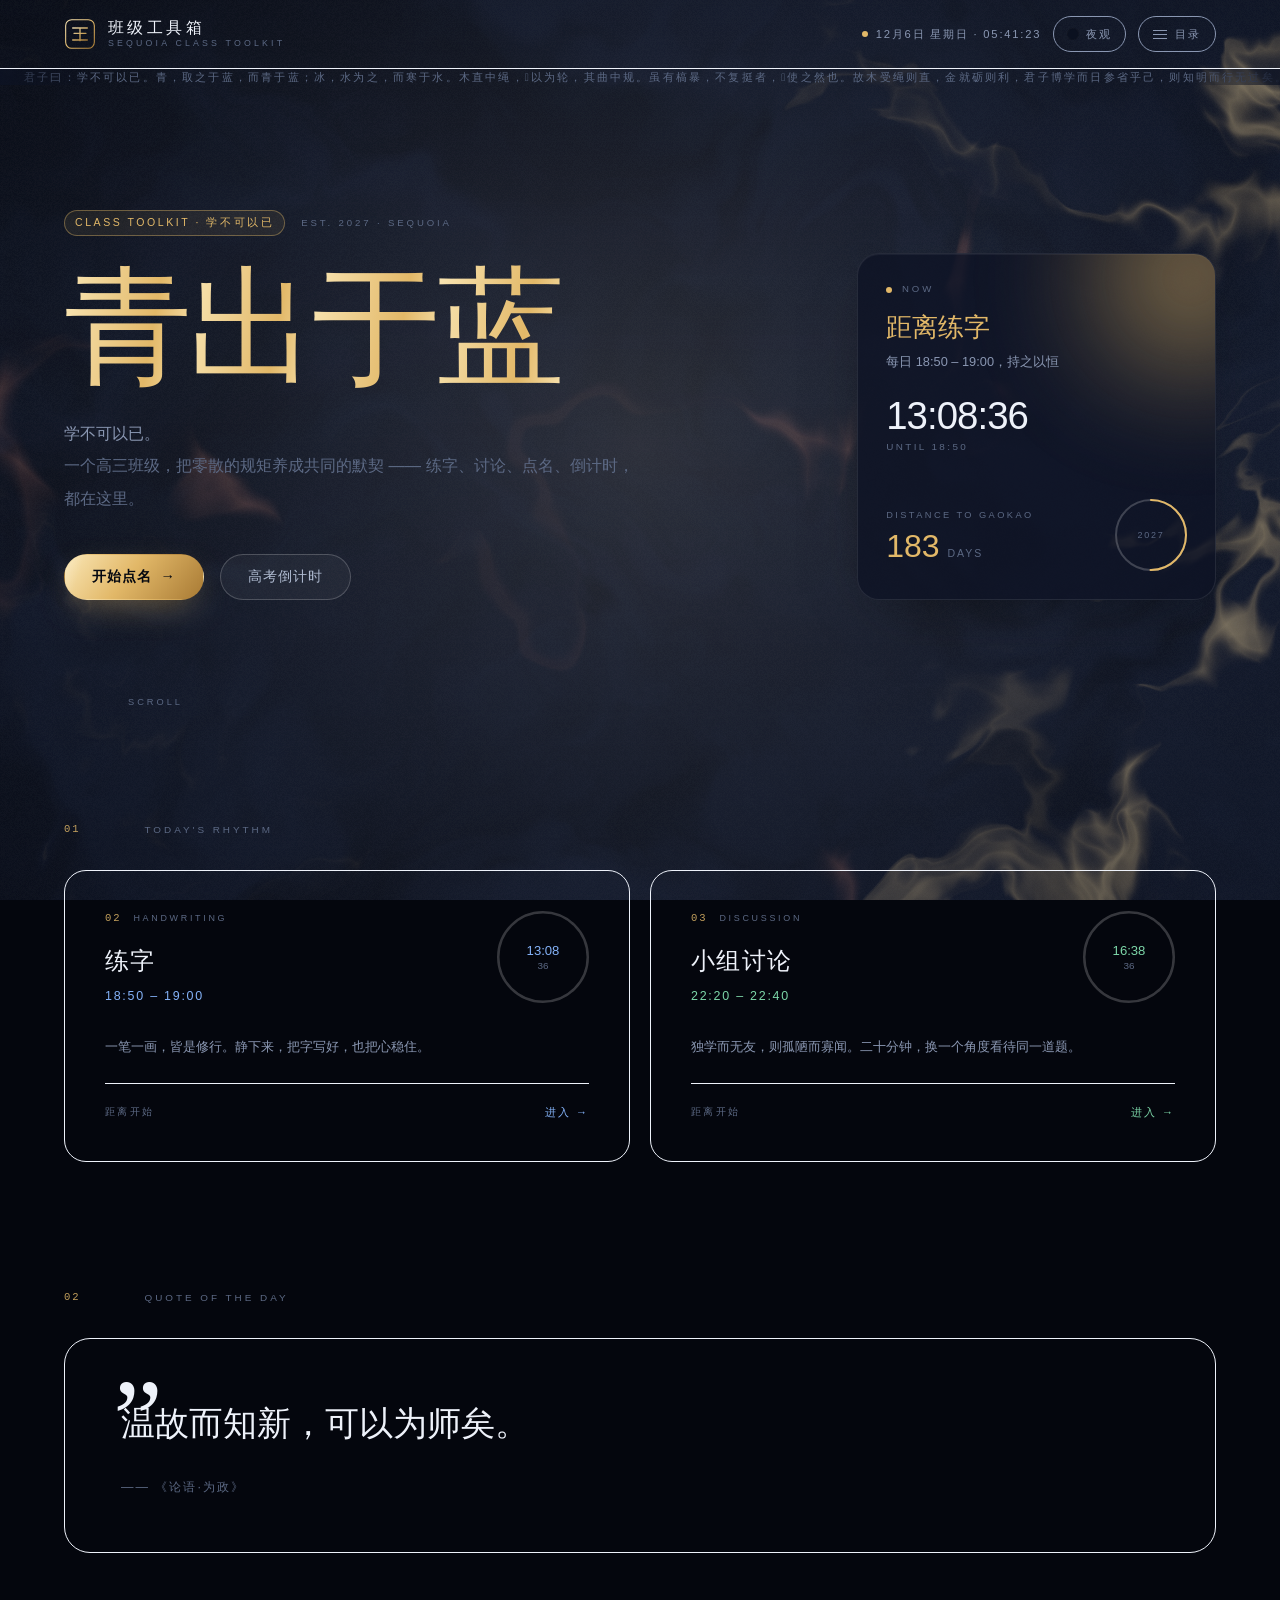
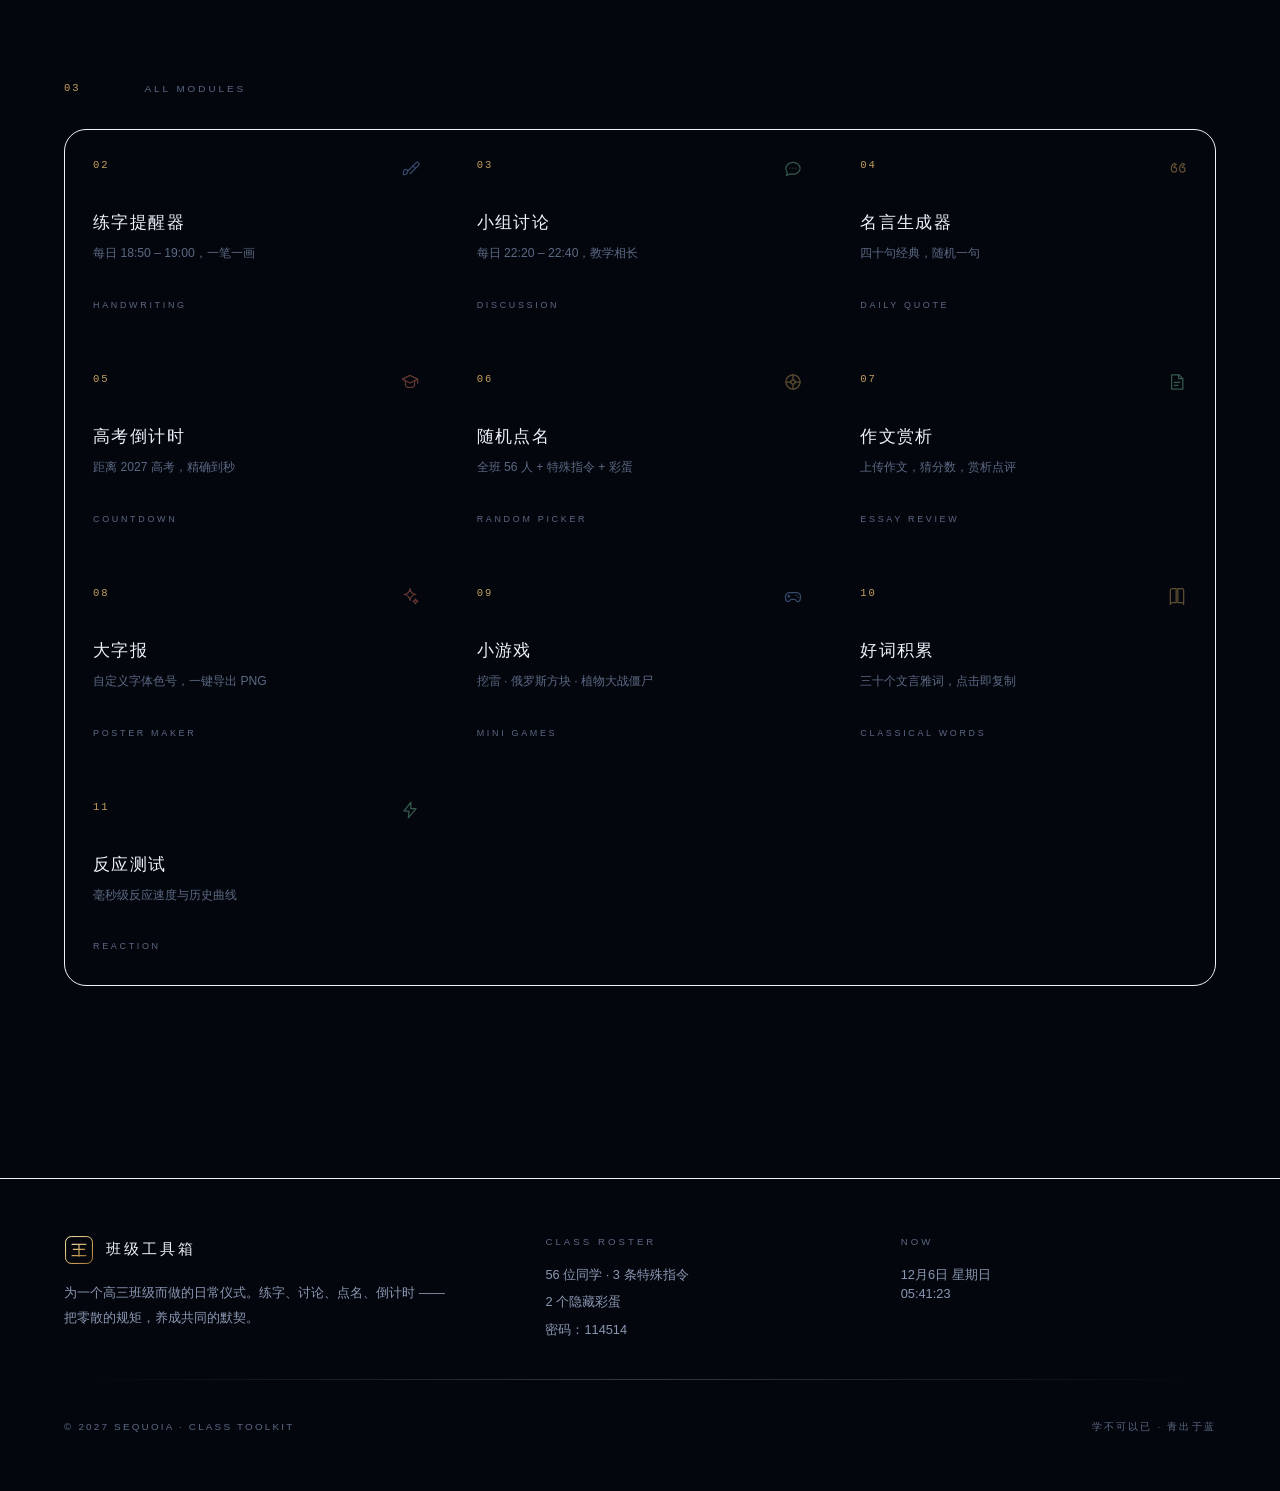
==== commit 7591fdb8: "deploy: rebuild site (2026-11-28 07:32:09)" ====
--- a/index.html
+++ b/index.html
@@ -1,30 +1,31 @@
-<!DOCTYPE html>
-<html lang="zh-CN" data-theme="ink">
-  <head>
-    <meta charset="UTF-8" />
-    <meta name="viewport" content="width=device-width, initial-scale=1.0, viewport-fit=cover" />
-    <meta name="theme-color" content="#080c18" />
-    <meta
-      name="description"
-      content="班级工具箱 · 墨玉鎏金 —— 练字提醒、小组讨论、名言生成、高考倒计时、随机点名、作文赏析、大字报、小游戏、好词积累、反应测试。"
-    />
-    <meta name="keywords" content="班级工具箱,练字,小组讨论,高考倒计时,随机点名,作文赏析,好词积累" />
-    <meta property="og:type" content="website" />
-    <meta property="og:title" content="班级工具箱 · 墨玉鎏金" />
-    <meta property="og:description" content="为一个高三班级而做的日常仪式。学不可以已，青出于蓝。" />
-    <meta name="twitter:card" content="summary_large_image" />
-    <link rel="canonical" href="https://sequoia-cyber.github.io/" />
-    <title>班级工具箱 · 墨玉鎏金</title>
-    <link
-      rel="icon"
-      href="data:image/svg+xml,%3Csvg xmlns='http://www.w3.org/2000/svg' viewBox='0 0 48 48'%3E%3Crect width='48' height='48' rx='9' fill='%23080c18'/%3E%3Cpath d='M13 15h22M24 15v19M15 23h18M13 33h22' stroke='%23e2b868' stroke-width='2.4' stroke-linecap='round' fill='none'/%3E%3C/svg%3E"
-    />
-    <script type="module" crossorigin src="/assets/index-Bi5KbvVu.js"></script>
+<!DOCTYPE html>
+<html lang="zh-CN" data-theme="ink">
+  <head>
+    <meta charset="UTF-8" />
+    <meta name="viewport" content="width=device-width, initial-scale=1.0, viewport-fit=cover" />
+    <meta name="theme-color" content="#080c18" />
+    <meta
+      name="description"
+      content="班级工具箱 · 生存手册 —— 练字提醒、小组讨论、名言生成、高考倒计时、随机点名、作文赏析、大字报、小游戏、好词积累、反应测试。"
+    />
+    <meta name="keywords" content="班级工具箱,练字,小组讨论,高考倒计时,随机点名,作文赏析,好词积累" />
+    <meta property="og:type" content="website" />
+    <meta property="og:title" content="班级工具箱 · 墨玉鎏金" />
+    <meta property="og:description" content="为一个高三班级而做的日常仪式。学不可以已，青出于蓝。" />
+    <meta name="twitter:card" content="summary_large_image" />
+    <link rel="canonical" href="https://sequoia-cyber.github.io/" />
+    <title>班级工具箱 · 生存手册</title>
+    <link
+      rel="icon"
+      href="data:image/svg+xml,%3Csvg xmlns='http://www.w3.org/2000/svg' viewBox='0 0 48 48'%3E%3Crect width='48' height='48' rx='9' fill='%23080c18'/%3E%3Cpath d='M13 15h22M24 15v19M15 23h18M13 33h22' stroke='%23e2b868' stroke-width='2.4' stroke-linecap='round' fill='none'/%3E%3C/svg%3E"
+    />
+    <script type="module" crossorigin src="/assets/index-D1HcpIw3.js"></script>
     <link rel="modulepreload" crossorigin href="/assets/react-TzwDVrIN.js">
     <link rel="modulepreload" crossorigin href="/assets/motion-l6hyIBvP.js">
     <link rel="stylesheet" crossorigin href="/assets/style-DUD4KRFR.css">
-  </head>
-  <body>
-    <div id="root"></div>
-  </body>
-</html>
+  </head>
+  <body>
+    <div id="root"></div>+
+  </body>
+</html>
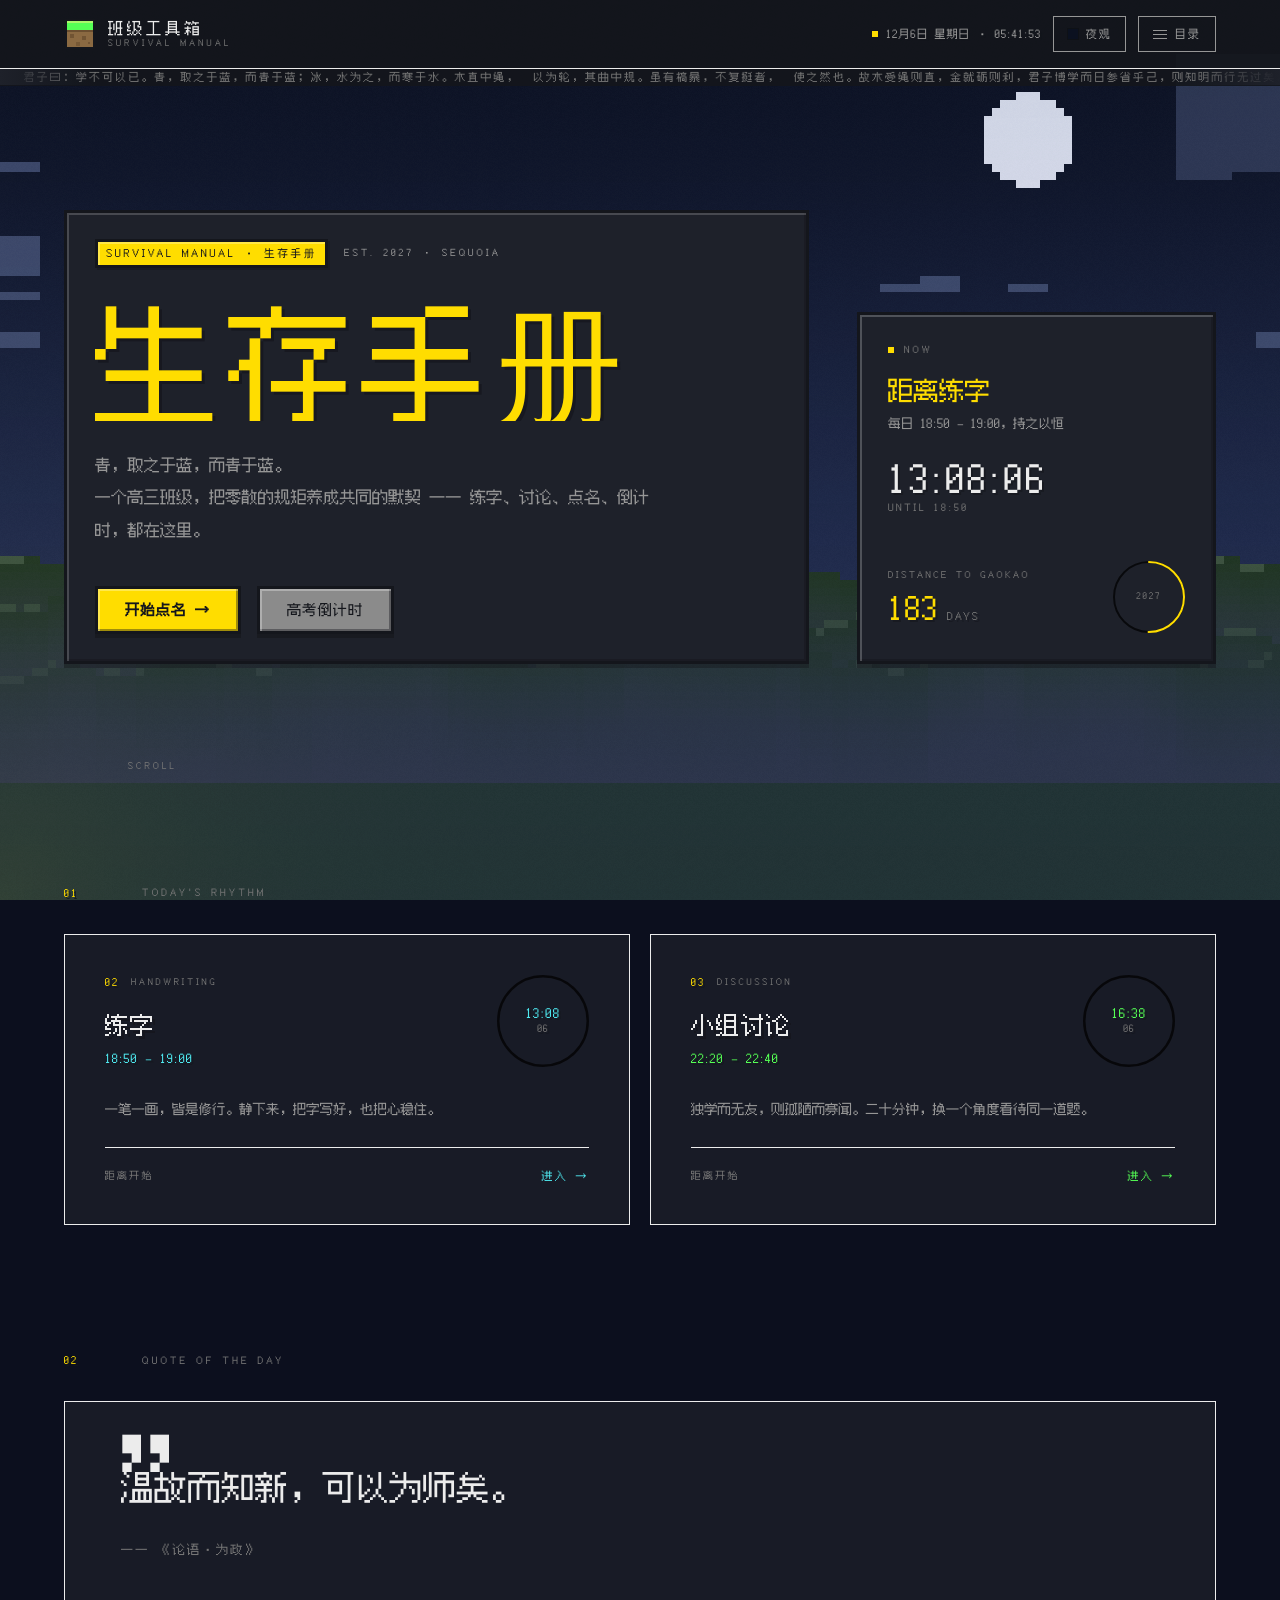
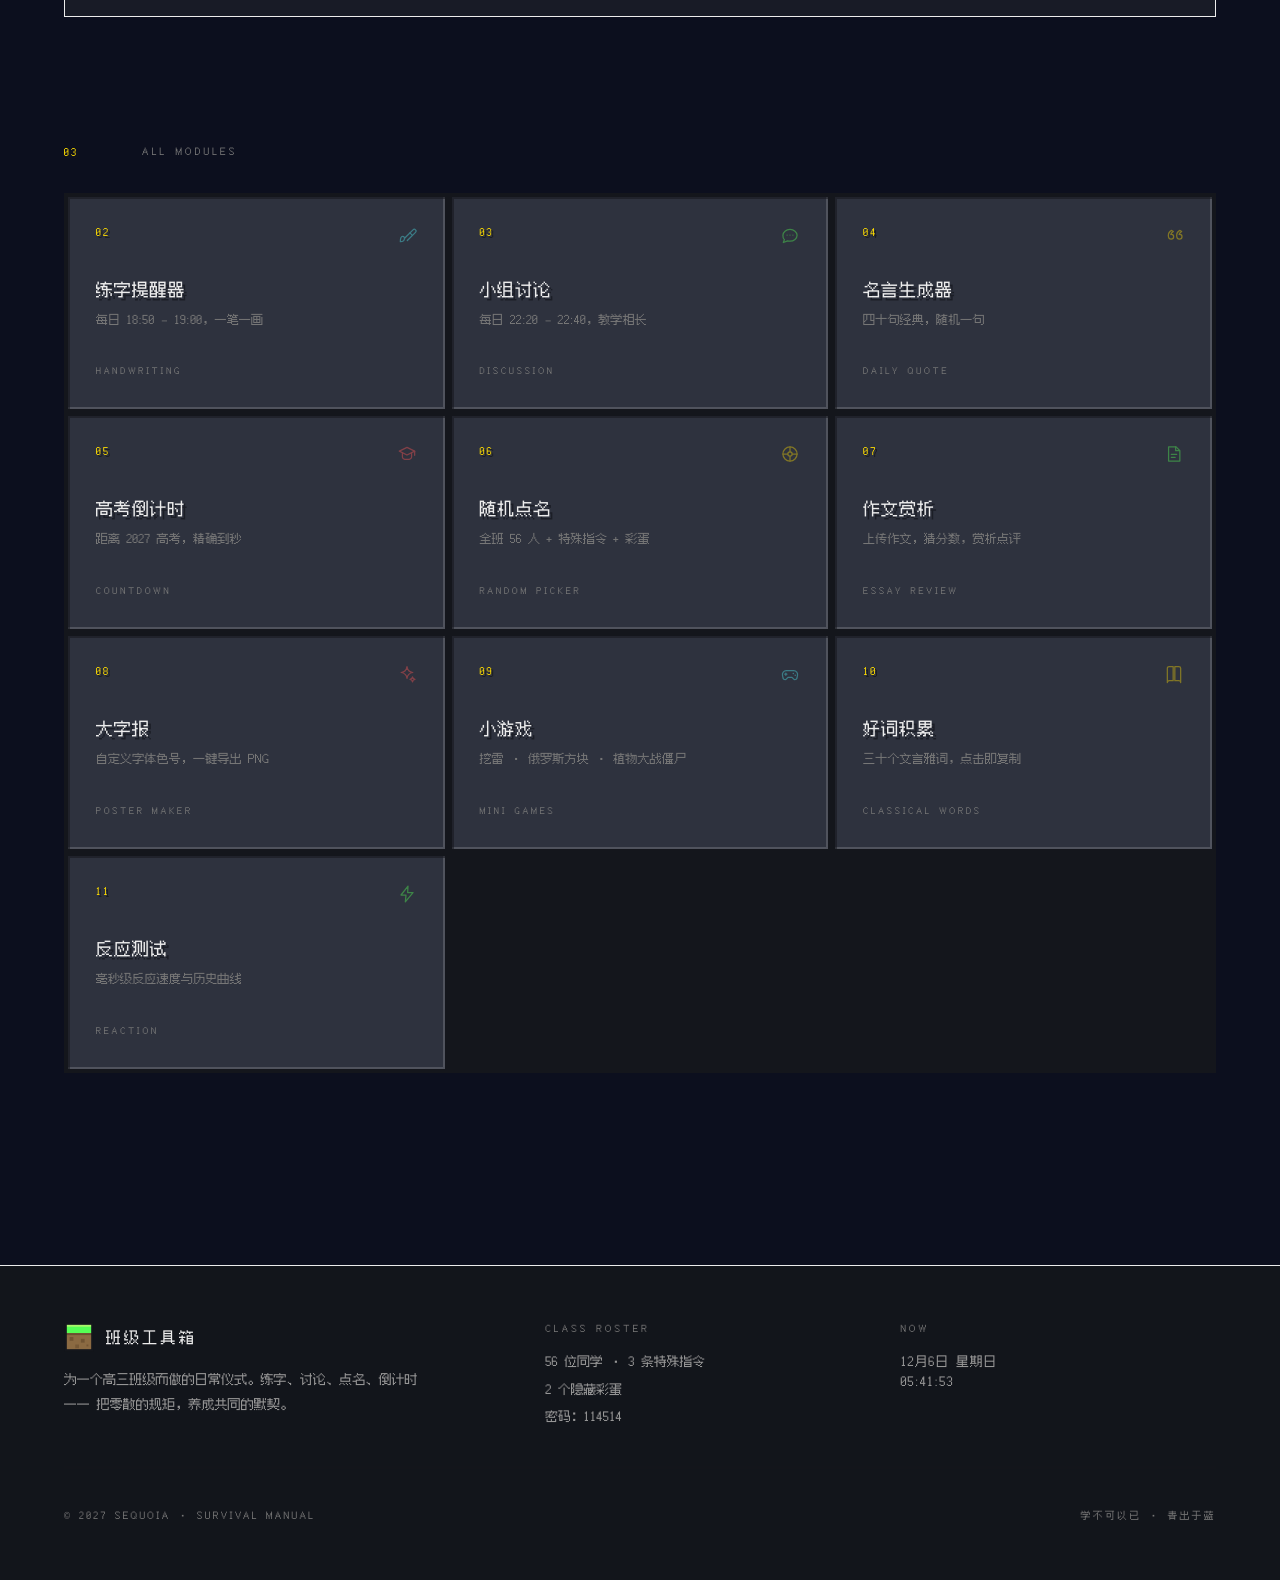
==== commit f7ffdba0: "deploy: rebuild site (2026-11-28 07:34:42)" ====
--- a/index.html
+++ b/index.html
@@ -1,5 +1,5 @@
 <!DOCTYPE html>
-<html lang="zh-CN" data-theme="ink">
+<html lang="zh-CN" data-theme="ink" data-style="voxel">
   <head>
     <meta charset="UTF-8" />
     <meta name="viewport" content="width=device-width, initial-scale=1.0, viewport-fit=cover" />
@@ -15,11 +15,13 @@
     <meta name="twitter:card" content="summary_large_image" />
     <link rel="canonical" href="https://sequoia-cyber.github.io/" />
     <title>班级工具箱 · 生存手册</title>
+    <link rel="preload" href="/fonts/fusion-pixel-latin.woff2" as="font" type="font/woff2" crossorigin />
+    <link rel="preload" href="/fonts/fusion-pixel-cjk.woff2" as="font" type="font/woff2" crossorigin />
     <link
       rel="icon"
       href="data:image/svg+xml,%3Csvg xmlns='http://www.w3.org/2000/svg' viewBox='0 0 48 48'%3E%3Crect width='48' height='48' rx='9' fill='%23080c18'/%3E%3Cpath d='M13 15h22M24 15v19M15 23h18M13 33h22' stroke='%23e2b868' stroke-width='2.4' stroke-linecap='round' fill='none'/%3E%3C/svg%3E"
     />
-    <script type="module" crossorigin src="/assets/index-D1HcpIw3.js"></script>
+    <script type="module" crossorigin src="/assets/index-D6R6Zp6o.js"></script>
     <link rel="modulepreload" crossorigin href="/assets/react-TzwDVrIN.js">
     <link rel="modulepreload" crossorigin href="/assets/motion-l6hyIBvP.js">
     <link rel="stylesheet" crossorigin href="/assets/style-DUD4KRFR.css">
